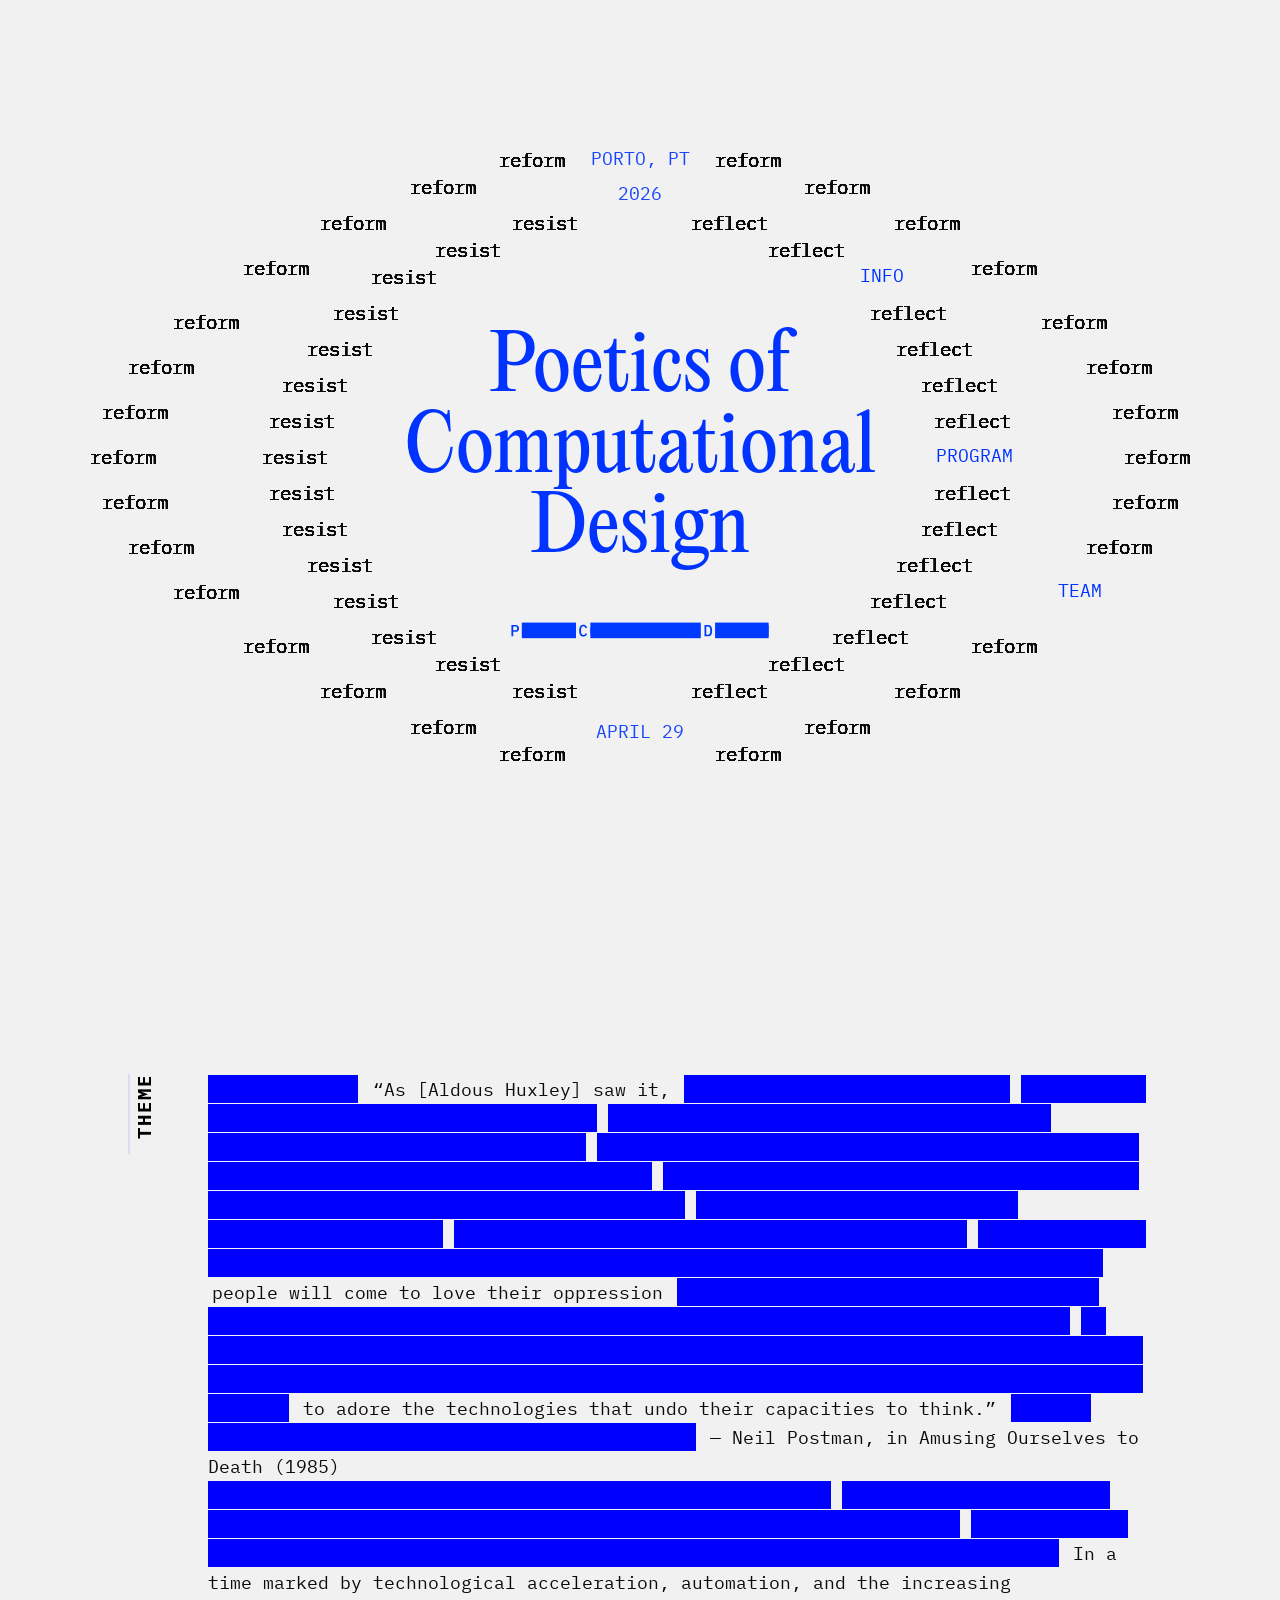
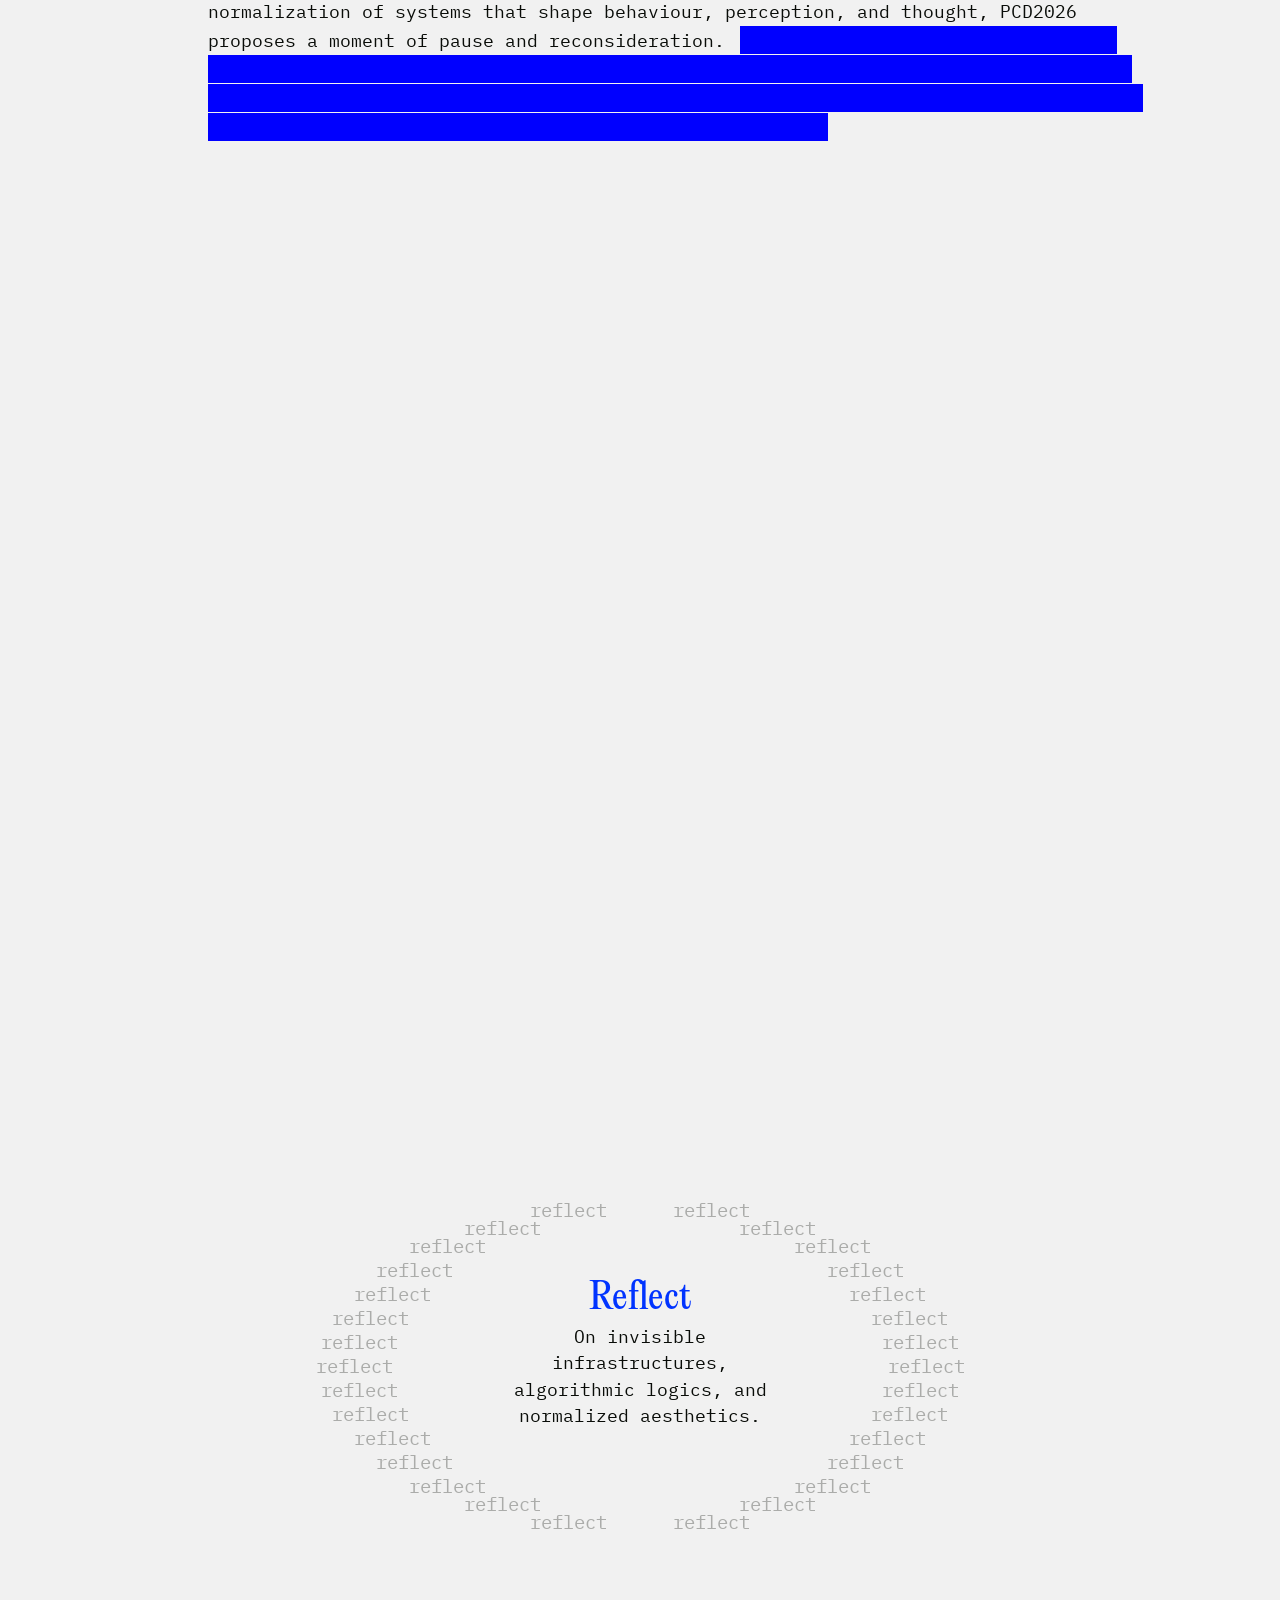
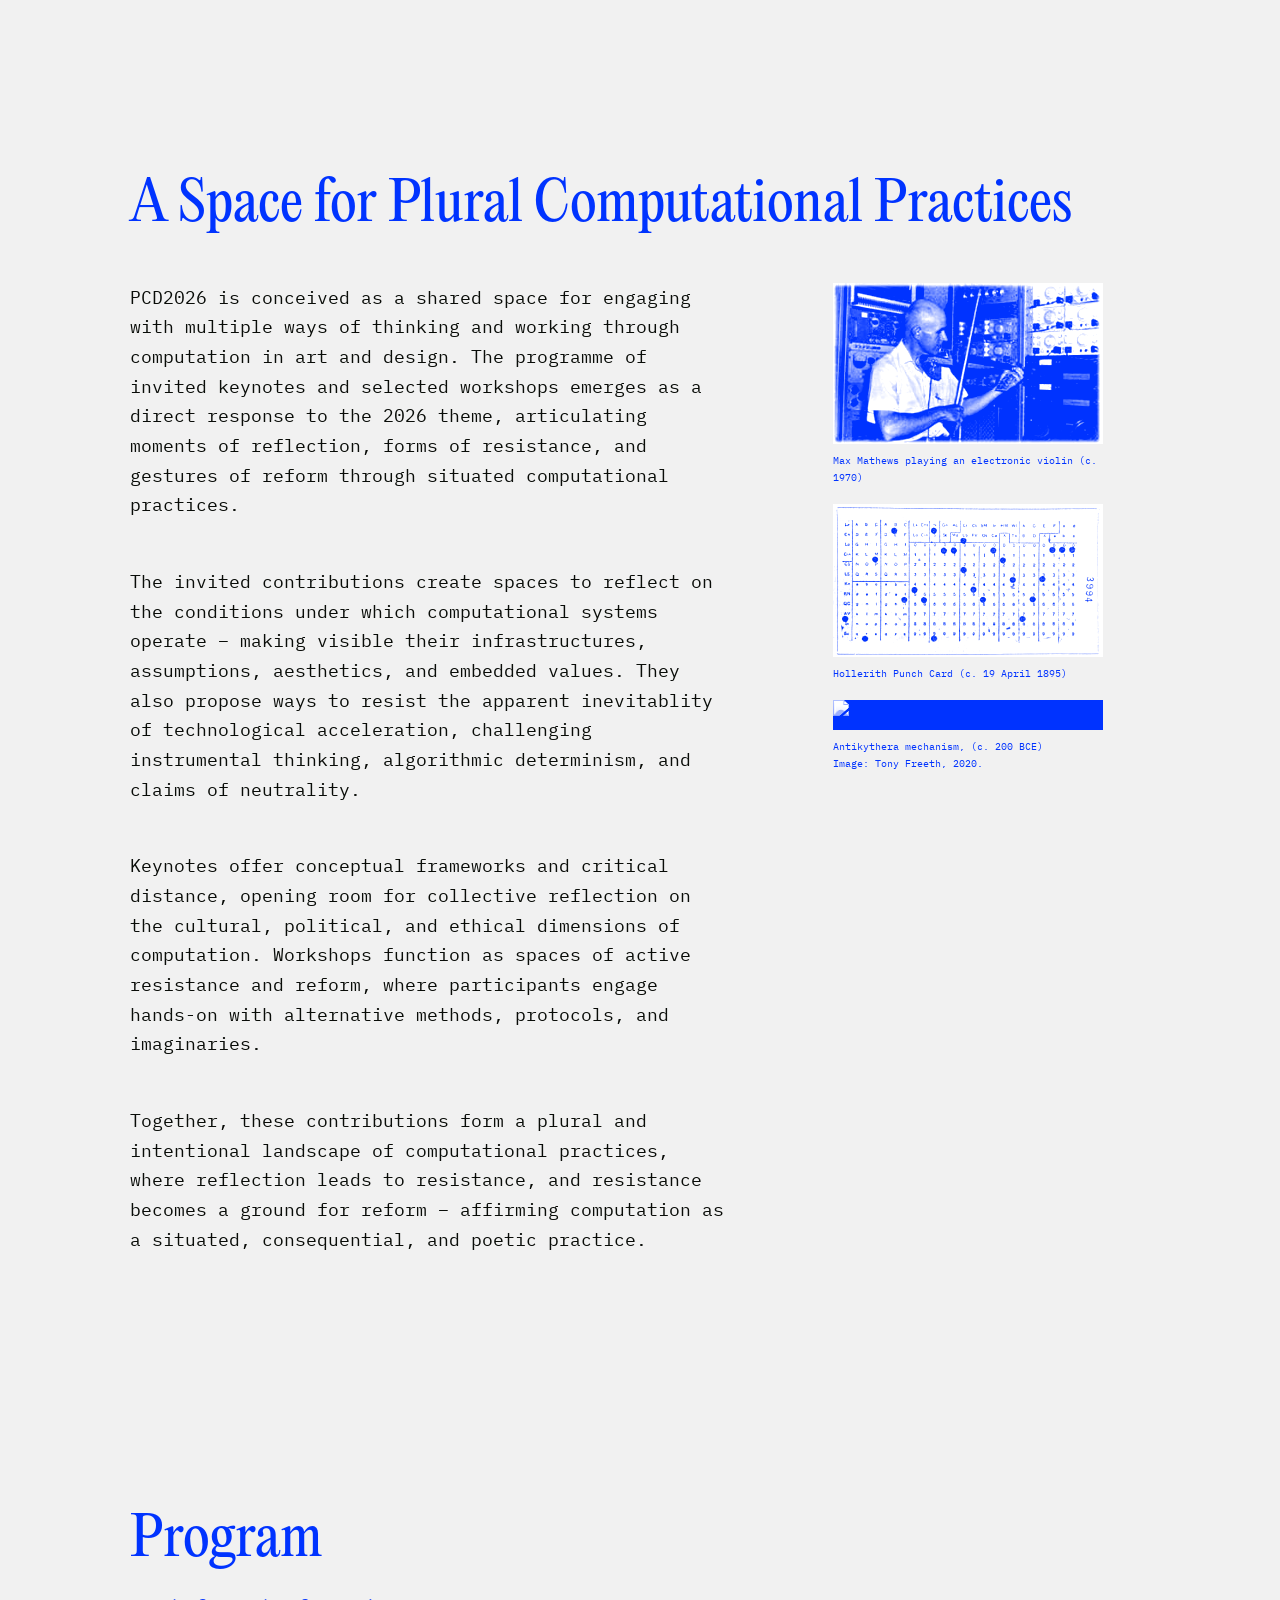
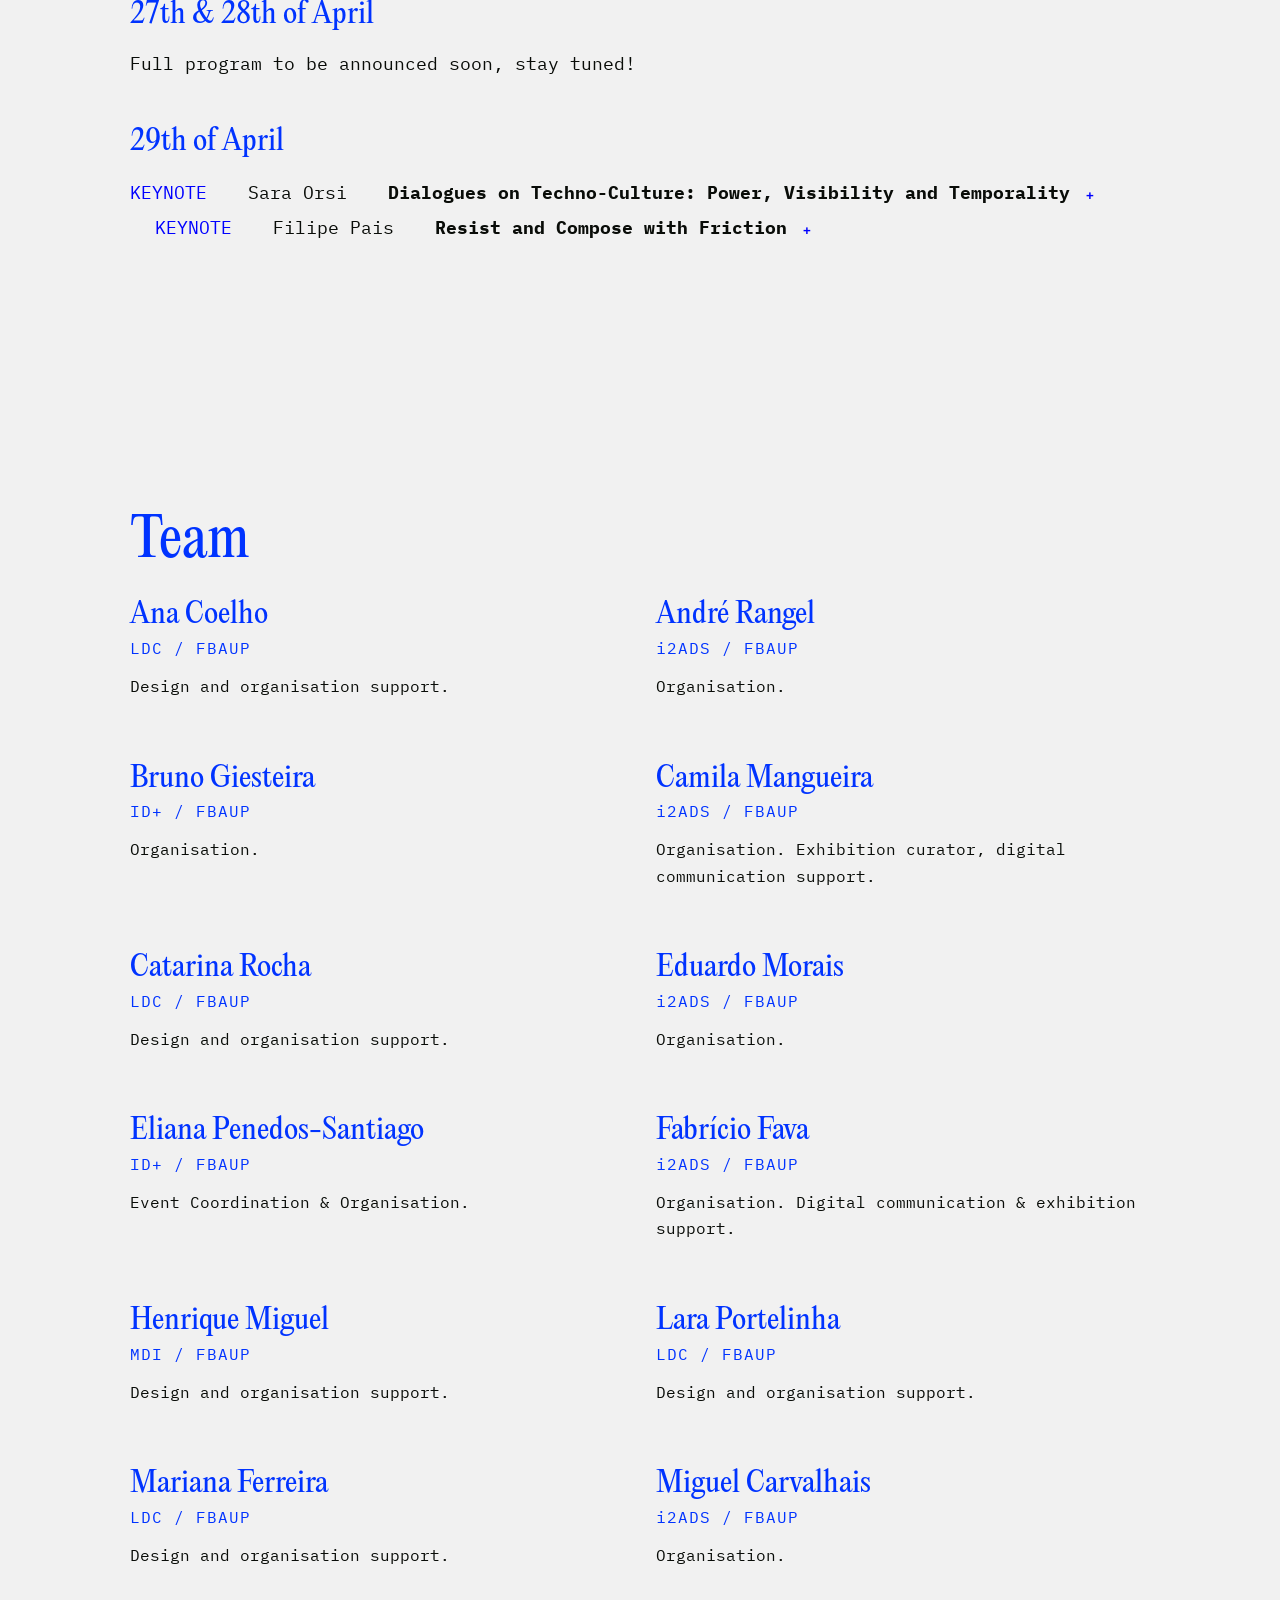
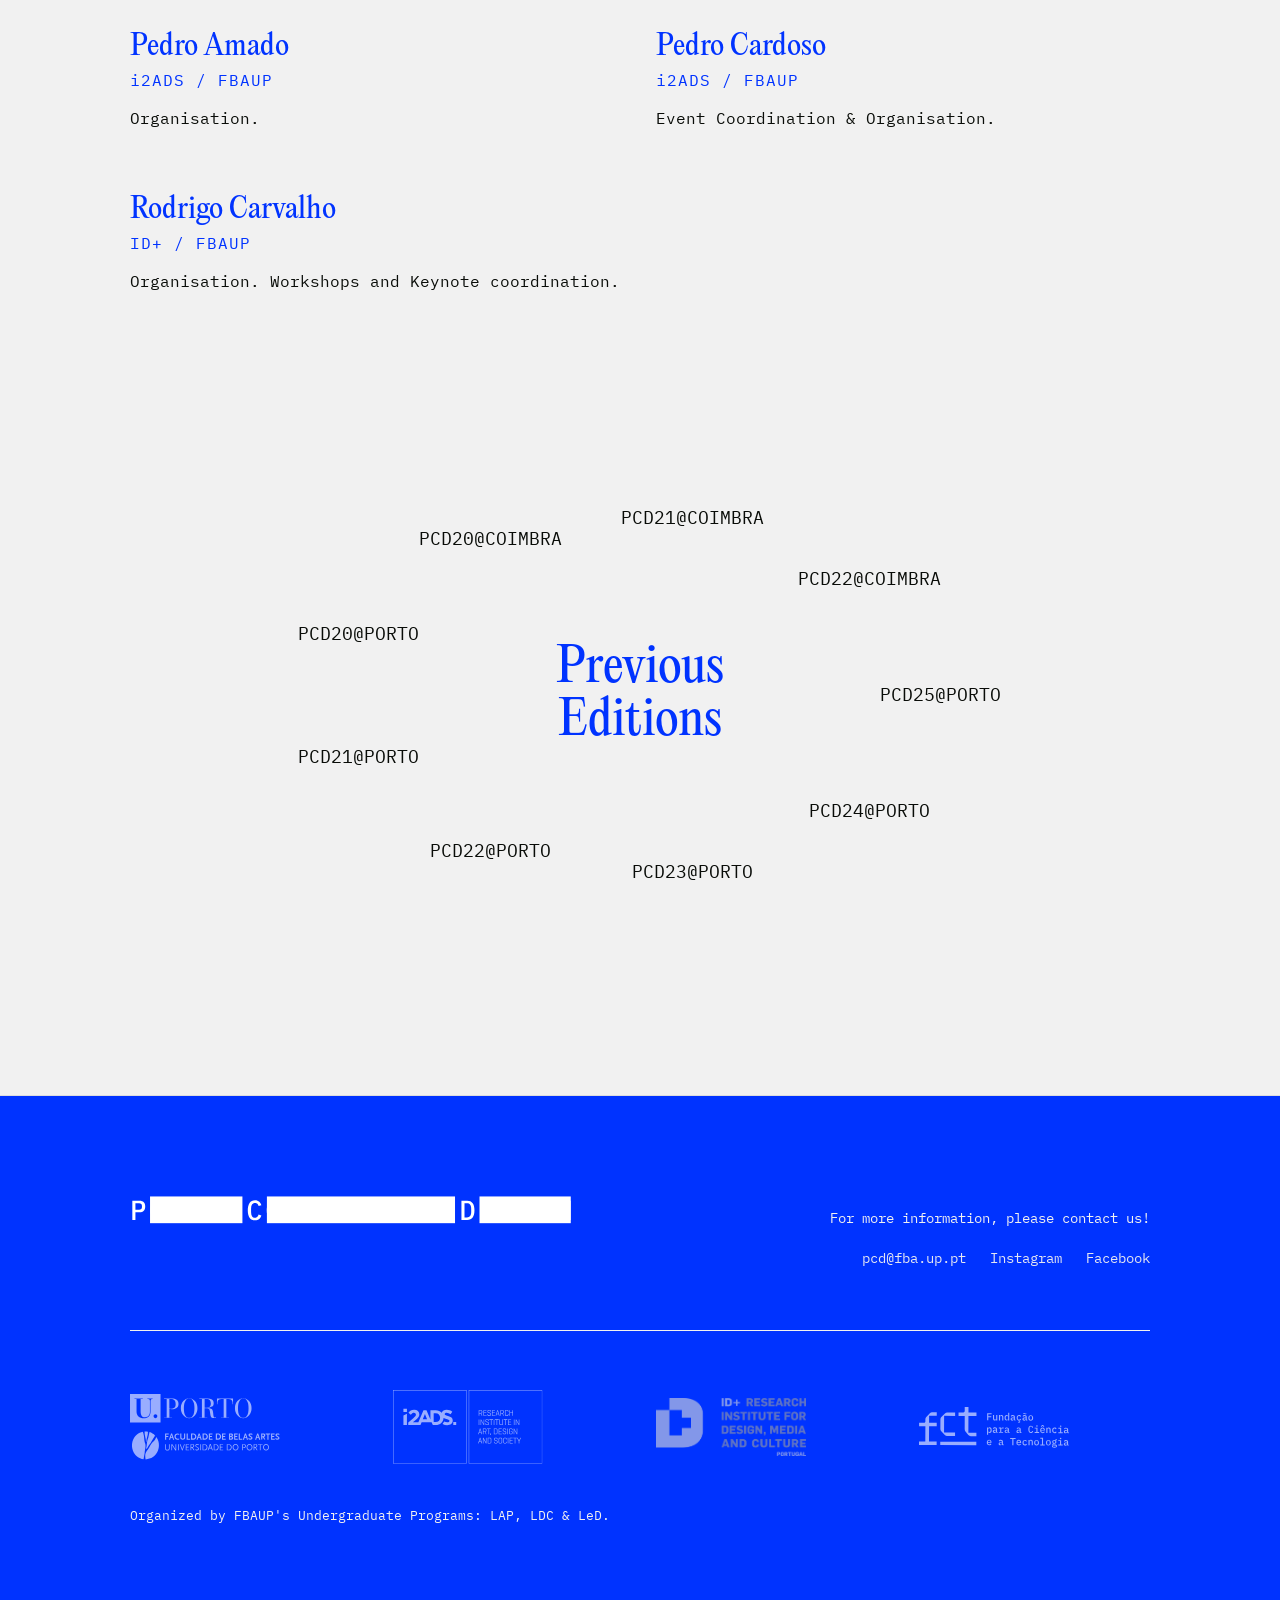
==== index.html @ f3ac63f6 "changes" ====
<!DOCTYPE html>
<html lang="en">
<head>
  <meta charset="UTF-8" />
  <meta name="viewport" content="width=device-width, initial-scale=1.0"/>
  <title>PCD 26</title>
  <link rel="icon" type="image/x-icon" href="images/favicon_01.svg">
  <link rel="preconnect" href="https://fonts.googleapis.com">
  <link rel="preconnect" href="https://fonts.gstatic.com" crossorigin>
  <link href="https://fonts.googleapis.com/css2?family=IBM+Plex+Mono:ital,wght@0,100;0,200;0,300;0,400;0,500;0,600;0,700;1,100;1,200;1,300;1,400;1,500;1,600;1,700&display=swap" rel="stylesheet">
  <link rel="stylesheet" href="styles.css?v=1.3">
</head>

<body>

  <div id="menu-circle">
    <span class="menu-item" data-top="29" data-right="29">
    <a href="#about">INFO</a>
    </span>
    <span class="menu-item" data-top="49" data-right="20.5">
    <a href="#program">PROGRAM</a>
    </span>
    <span class="menu-item" data-top="64" data-right="13.5">
    <a href="#team">TEAM</a>
    </span>
  </div>

  <section class="hero">
    <div class="hero-center">
      <div class="hero-meta">
        <span class="hero-meta-text">PORTO, PT</span>
        <span class="hero-meta-text">2026</span>
      </div>
      <h1>Poetics of<br>Computational<br>Design</h1>
      <div class="hero-footer">
        <span class="hero-meta-text">APRIL 29</span>
        <!-- <div class="badge-container">
          <img src="images/PCD_LOGO_blue_v02.svg" alt="PCD.26" class="badge-svg-file">
        </div> -->
      </div>
    </div>

    <div class="words-layer">
      <div class="original-words-container">
      <span class="word reform r1">reform</span><span class="word reform r2">reform</span><span class="word reform r3">reform</span>
      <span class="word reform r4">reform</span><span class="word reform r5">reform</span><span class="word reform r6">reform</span>
      <span class="word reform r7">reform</span><span class="word reform r8">reform</span><span class="word reform r9">reform</span>
      <span class="word reform r10">reform</span><span class="word reform r11">reform</span><span class="word reform r12">reform</span>
      <span class="word reform r13">reform</span><span class="word reform r14">reform</span><span class="word reform r15">reform</span>
      <span class="word reform r16">reform</span><span class="word reform r17">reform</span><span class="word reform r18">reform</span>
      <span class="word reform r19">reform</span><span class="word reform r20">reform</span><span class="word reform r21">reform</span>
      <span class="word reform r22">reform</span><span class="word reform r23">reform</span><span class="word reform r24">reform</span>
      <span class="word reform r25">reform</span><span class="word reform r27">reform</span><span class="word reform r28">reform</span>
      <span class="word reform r29">reform</span><span class="word reform r30">reform</span>

      <span class="word resist s1">resist</span><span class="word resist s2">resist</span><span class="word resist s3">resist</span>
      <span class="word resist s4">resist</span><span class="word resist s5">resist</span><span class="word resist s6">resist</span>
      <span class="word resist s7">resist</span><span class="word resist s8">resist</span><span class="word resist s9">resist</span>
      <span class="word resist s10">resist</span><span class="word resist s11">resist</span><span class="word resist s12">resist</span>
      <span class="word resist s13">resist</span><span class="word resist s14">resist</span><span class="word resist s15">resist</span>

      <span class="word reflect f1">reflect</span><span class="word reflect f2">reflect</span><span class="word reflect f4">reflect</span>
      <span class="word reflect f5">reflect</span><span class="word reflect f6">reflect</span><span class="word reflect f7">reflect</span>
      <span class="word reflect f9">reflect</span><span class="word reflect f10">reflect</span><span class="word reflect f11">reflect</span>
      <span class="word reflect f12">reflect</span><span class="word reflect f13">reflect</span><span class="word reflect f14">reflect</span><span class="word reflect f15">reflect</span>
      </div>
    </div>
  </section>

  <section id="about" class="quote-section">
    <div class="quote-sticky-container">
      <header class="quote-header">
        <div class="scroll-progress-container">
          <div id="quote-progress-bar"></div>
        </div>
        <!-- <span id="label-quotes" class="active">QUOTE</span> -->
        <span id="label-theme" class="active">THEME</span>
        <span id="label-about">INFO</span>
        <span id="label-change">2026 EDITION</span>
        <!-- <span id="label-intro"> THEME</span> -->
      </header>

    <div class="quote-grid">
      <div class="quote-col">
        <span class="text about">PCD2026 marks</span>
        <span class="text theme">“As [Aldous Huxley] saw it,</span>
        <span class="text about">the sixth edition of an event</span>
        <span class="text change">In 2026, we choose to preserve the acronym PCD,</span> 
        <span class="text about">that originated within the international Processing Community Day network —</span>
        <span class="text change">strongly associated with the event’s identity and community, while redefining its meaning.</span>
        <span class="text about">an open-source, community-driven initiative rooted in shared learning, experimentation,</span>
        <span class="text change"><strong>PCD now stands for Poetics of Computational Design.</strong></span>
        <span class="text about">and creative coding practices. Over the years,</span>
        <span class="text change">This shift does not represent a departure from our origins, but rather their natural development.</span>
        <span class="text theme">people will come to love their oppression</span>
        <span class="text about">PCD@Porto has grown and expanded. What began as an event primarily centred on Processing and p5.js gradually expanded</span>
        <span class="text change">We continue to share the foundational values of the Processing Community Day — openness, inclusivity, knowledge sharing, and a critical spirit — while broadening the scope to embrace</span>
        <span class="text theme">to adore the technologies that undo their capacities to think.”</span>
        <span class="text change">diverse tools, methods, and computational practices.</span>
        <span class="text theme">— Neil Postman, in Amusing Ourselves to Death (1985)</span>
      </div>

      <div class="quote-col">
        <span class="text change">The emphasis shifts from technical procedure to purpose,</span>
        <span class="text about">into a broader space for artistic, design-oriented, and critical explorations of computation.</span>
        <span class="text change">from execution to intention, opening space for reflection on what computation makes possible</span>
        <span class="text theme">In a time marked by technological acceleration, automation, and the increasing normalization of systems that shape behaviour, perception, and thought, PCD2026 proposes a moment of pause and reconsideration.</span>
        <span class="text change">— and meaningful. – Computation is approached as a space of intention, questioning, and poetic possibility. Rather than privileging specific languages or platforms, PCD2026 highlights the poetic, cultural, and critical dimensions of computational art and design.<br></span>
      </div>
    </div>
  </section>

  <section class="theme-display">
    <div class="theme-container">

      <!-- <div class="theme-header">
        <h2 class="theme-main-title">This Year’s Theme</h2>
        <p class="theme-intro-text">
          In a time marked by technological acceleration, automation, and the
          increasing normalization of systems that shape behaviour, perception, and
          thought, PCD2026 proposes a moment of pause and reconsideration.
        </p>
      </div> -->
      <div class="theme-visual-zone"> 
        <div class="words-layer">
          <div class="original-words-container">
            <span class="theme-word resist s1">reflect</span><span class="theme-word resist s2">reflect</span><span class="theme-word resist s3">reflect</span>
            <span class="theme-word resist s4">reflect</span><span class="theme-word resist s5">reflect</span><span class="theme-word resist s6">reflect</span>
            <span class="theme-word resist s7">reflect</span><span class="theme-word resist s8">reflect</span><span class="theme-word resist s9">reflect</span>
            <span class="theme-word resist s10">reflect</span><span class="theme-word resist s11">reflect</span><span class="theme-word resist s12">reflect</span>
            <span class="theme-word resist s13">reflect</span><span class="theme-word resist s14">reflect</span><span class="theme-word resist s15">reflect</span>

            <span class="theme-word reflect f1">reflect</span><span class="theme-word reflect f2">reflect</span><span class="theme-word reflect f3">reflect</span>
            <span class="theme-word reflect f4">reflect</span><span class="theme-word reflect f5">reflect</span><span class="theme-word reflect f6">reflect</span>
            <span class="theme-word reflect f7">reflect</span><span class="theme-word reflect f8">reflect</span><span class="theme-word reflect f9">reflect</span>
            <span class="theme-word reflect f10">reflect</span><span class="theme-word reflect f11">reflect</span><span class="theme-word reflect f12">reflect</span>
            <span class="theme-word reflect f13">reflect</span><span class="theme-word reflect f14">reflect</span><span class="theme-word reflect f15">reflect</span>
            <div class="theme-eye-portal">
            <div class="eye-lid top"></div>
            <div class="eye-lid bottom"></div>
            </div>
          </div>
        </div>
        <div class="theme-center-stage">
          <div class="theme-content-block active">
            <h2 class="col-head">Reflect</h2>
            <p class="col-desc">On invisible infrastructures, algorithmic logics, and normalized aesthetics.</p>
          </div>
          <div class="theme-content-block">
            <h2 class="col-head">Resist</h2>
            <p class="col-desc">Simplistic solutions, technological determinism, and the illusion of neutrality.</p>
          </div>
          <div class="theme-content-block">
            <h2 class="col-head">Reform</h2>
            <p class="col-desc">Alternative poetics, practices, and futures for computation in art and design.</p>
          </div>
        </div>
      </div>
    </div>
  </section>


  <section id="plural-practices" class="plural-practices">
    <div class="practices-container">
      <h2 class="practices-title">A Space for Plural<br>Computational Practices</h2>
      
      <div class="practices-layout">
        <div class="practices-column-text">
          <p>PCD2026 is conceived as a shared space for engaging with multiple ways of thinking and working through computation in art and design. The programme of invited keynotes and selected workshops emerges as a direct response to the 2026 theme, articulating moments of reflection, forms of resistance, and gestures of reform through situated computational practices.</p>
          <p>The invited contributions create spaces to reflect on the conditions under which computational systems operate – making visible their infrastructures, assumptions, aesthetics, and embedded values. They also propose ways to resist the apparent inevitablity of technological acceleration, challenging instrumental thinking, algorithmic determinism, and claims of neutrality.</p>
          <p>Keynotes offer conceptual frameworks and critical distance, opening room for collective reflection on the cultural, political, and ethical dimensions of computation. Workshops function as spaces of active resistance and reform, where participants engage hands-on with alternative methods, protocols, and imaginaries.</p>
          <p>Together, these contributions form a plural and intentional landscape of computational practices, where reflection leads to resistance, and resistance becomes a ground for reform – affirming computation as a situated, consequential, and poetic practice.</p>
        </div>

        <div class="image-wrapper">
          <figure class="duotone-item">
            <div class="img-box">
              <img src="images/violin.png" alt="Max Mathews">
            </div>
            <figcaption class="image-caption">Max Mathews playing an electronic violin (c. 1970)</figcaption>
          </figure>

          <figure class="duotone-item">
            <div class="img-box">
              <img src="images/hollerith.jpg" alt="Hollerith punch card">
            </div>
            <figcaption class="image-caption">Hollerith Punch Card (c. 19 April 1895)</figcaption>
          </figure>

          <figure class="duotone-item">
            <div class="img-box">
              <img src="images/antikythera.png" alt="Antikythera Mechanism">
            </div>
            <figcaption class="image-caption">Antikythera mechanism, (c. 200 BCE) <br> Image: Tony Freeth, 2020.</figcaption>
          </figure>
      </div>

      </div>
    </div>
  </section>

 <section id="program">
    <div class="practices-container">
      <h2 class="practices-title">Program</h2>
      <span class="member-name">27th & 28th of April</span>
      <p>Full program to be announced soon, stay tuned!</p>
      <br>
      <span class="member-name">29th of April</span> 
      <div class="programGeral">
      <div class="programDiv">
      <ul class="programUndropped program1">
        <li class="programCategory">Keynote</li> &nbsp;
        <li>Sara Orsi</li>&nbsp;
        <li class="programBold">Dialogues on Techno-Culture: Power, Visibility and Temporality</li>
        <li><button  onclick="toggleDropdown(this)">+</button></li>
      </ul>
      <div class="programDropped closed">
          <div class="programImg">
            <div>
          <img class="img" src="images/sara-orsi_guillaume-vieira_large.png">
          </div>
          <figcaption class="image-caption">Sara Orsi: web designer, creative coder, researcher, and educator</figcaption>
          </div>
        <div class="programText"><span>Presented through open</span>
          <span> dialogues between</span>
          <span>theoretical approaches</span>
          <span>a curated</span>
          <span>selection of artistic practices,</span>
          <span>the lecture brings</span>
          <span>voices and gestures to reflect </span>
          <span>the complexities</span>
          <span>and ambivalences of techno-culture,</span>
          <span>examine emerging forms of resistance,</span>
          <span>and explore practices that reimagine alternative techno-cultural futures.</span></div>
      </div>
      </div>
      <div class="programDiv">
        <ul class="programUndropped program2">
          <li class="programCategory">Keynote</li>&nbsp;
          <li>Filipe Pais</li>&nbsp;
          <li class="programBold">Resist and Compose with Friction</li>
          <li><button onclick="toggleDropdown(this)">+</button></li>
        </ul>
        <div class="programDropped closed program2">
          <div class="programImg">
            <div>
          <img class="img" src="images/FPAIS—2016_900x900.png">
          </div>
          <figcaption class="image-caption">Filipe Pais: researcher, professor and curator</figcaption>
          </div>
          <div class="programText"><span> We live in exciting times: on the one hand,</span><span> absorbed by the insatiable <i>Trump Reality</span>
            <span> Global Show,</i></span>
            <span>on the other, suspicious and fascinated</span>
            <span>by super-intelligent artificial assistants,</span>
  <span> with their friendly and flattering nature.<br></span>
  <span><br>Polarized, disoriented, and desensitized</span>
  <span>by an increasingly dense polycrisis,</span>
  <span>we surrender to the sweetness</span>
  <span>of smooth design, which lulls us to sleep.</span>
  <span>Everything works,everything flows, nothing weighs us down.<br></span>
  <span><br>We keep going like this,</span>
  <span>at cruising speed and on autopilot, occasionally looking up</span>
  <span>just to check that the horizon</span>
  <span>hasn't turned into a cliff. Having confirmed that disaster has been averted, we return, almost magnetically, to the small</span>
  <span>screen that calls us back.<br> <br>This presentation addresses three ways of resisting and composing with the current digital paradigm, structured by an attention economy</span>
  <span>obsessed with fluidity and immersion. These forms, understood here as “frictions,” are linked to three axes of my research: behavioral objects, non-anthropocentric games, and digital rematerializations.</span></div>
        </div>
      </div></div>
    </div>
  </section>

  <section id="team" class="team-section">
    <div class="team-container">
      <h2 class="team-title">Team</h2>
      <div class="team-grid">
        
        <div class="team-member">
          <span class="member-name">Ana Coelho</span>
          <span class="member-affiliation">LDC / FBAUP</span>
          <span class="member-role">Design and organisation support.</span>
        </div>

        <div class="team-member">
          <span class="member-name">André Rangel</span>
          <span class="member-affiliation">i2ADS / FBAUP</span>
          <span class="member-role">Organisation.</span>
        </div>

        <div class="team-member">
          <span class="member-name">Bruno Giesteira</span>
          <span class="member-affiliation">ID+ / FBAUP</span>
          <span class="member-role">Organisation.</span>
        </div>

        <div class="team-member">
          <span class="member-name">Camila Mangueira</span>
          <span class="member-affiliation">i2ADS / FBAUP</span>
          <span class="member-role">Organisation. Exhibition curator, digital communication support.</span>
        </div>

        <div class="team-member">
          <span class="member-name">Catarina Rocha</span>
          <span class="member-affiliation">LDC / FBAUP</span>
          <span class="member-role">Design and organisation support.</span>
        </div>

        <div class="team-member">
          <span class="member-name">Eduardo Morais</span>
          <span class="member-affiliation">i2ADS / FBAUP</span>
          <span class="member-role">Organisation.</span>
        </div>
        
        <div class="team-member">
          <span class="member-name">Eliana Penedos-Santiago</span>
          <span class="member-affiliation">ID+ / FBAUP</span>
          <span class="member-role">Event Coordination & Organisation.</span>
        </div>

        <div class="team-member">
          <span class="member-name">Fabrício Fava</span>
          <span class="member-affiliation">i2ADS / FBAUP</span>
          <span class="member-role">Organisation. Digital communication & exhibition support.</span>
        </div>

        <div class="team-member">
          <span class="member-name">Henrique Miguel</span>
          <span class="member-affiliation">MDI / FBAUP</span>
          <span class="member-role">Design and organisation support.</span>
        </div>

        <div class="team-member">
          <span class="member-name">Lara Portelinha</span>
          <span class="member-affiliation">LDC / FBAUP</span>
          <span class="member-role">Design and organisation support.</span>
        </div>

        <div class="team-member">
          <span class="member-name">Mariana Ferreira</span>
          <span class="member-affiliation">LDC / FBAUP</span>
          <span class="member-role">Design and organisation support.</span>
        </div>

        <div class="team-member">
          <span class="member-name">Miguel Carvalhais</span>
          <span class="member-affiliation">i2ADS / FBAUP</span>
          <span class="member-role">Organisation.</span>
        </div>

        <div class="team-member">
          <span class="member-name">Pedro Amado</span>
          <span class="member-affiliation">i2ADS / FBAUP</span>
          <span class="member-role">Organisation.</span>
        </div>
      
        <div class="team-member">
          <span class="member-name">Pedro Cardoso</span>
          <span class="member-affiliation">i2ADS / FBAUP</span>
          <span class="member-role">Event Coordination & Organisation.</span>
        </div>

        <div class="team-member">
          <span class="member-name">Rodrigo Carvalho</span>
          <span class="member-affiliation">ID+ / FBAUP</span>
          <span class="member-role">Organisation. Workshops and Keynote coordination.</span>
        </div>
        
      </div>

        
      </div>
  </section>

  <section class="previous-editions">
    <div class="editions-container">
      <div class="editions-eye-cluster">
        <h2 class="editions-title">Previous Editions</h2>
        <div class="rotating-links-wrapper">
          <a href="https://pcd.fba.up.pt/2025/" class="edition-link">PCD25@Porto</a>
          <a href="https://pcd.fba.up.pt/2024/" class="edition-link">PCD24@Porto</a>
          <a href="https://pcd.fba.up.pt/2023/" class="edition-link">PCD23@Porto</a>
          <a href="https://pcd.fba.up.pt/2022/" class="edition-link">PCD22@Porto</a>
          <a href="https://pcd.fba.up.pt/2021/" class="edition-link">PCD21@Porto</a>
          <a href="https://pcd.fba.up.pt/2020/" class="edition-link">PCD20@Porto</a>
          <a href="https://pcdcoimbra.dei.uc.pt/2022/" class="edition-link">PCD20@Coimbra</a>
          <a href="https://pcdcoimbra.dei.uc.pt/2021/" class="edition-link">PCD21@Coimbra</a>
          <a href="https://pcdcoimbra.dei.uc.pt/2020/" class="edition-link">PCD22@Coimbra</a>
        </div>
        </div>
    </div>
  </section>

<footer id="footer" class="main-footer">
  <div class="footer-container">
    <div class="footer-top">
      <div class="footer-logo">
        <img src="images/PCD_LOGO_V02.svg" alt="PCD Logo">
      </div>
      
      <div class="footer-contact">
        <p>For more information, please contact us!</p>
        <div class="footer-links">
          <a href="mailto:pcd@fba.up.pt">pcd@fba.up.pt</a>
          <a href="https://instagram.com/pcdporto" target="_blank">Instagram</a>
          <a href="https://facebook.com/pcdporto" target="_blank">Facebook</a>
        </div>
      </div>
    </div>

    <hr class="footer-divider">

    <div class="footer-logos-row">
      <div class="partner-logo">
        <a href="https://fba.up.pt" target="_blank">
          <img src="images/fbaup.svg" alt="FBAUP">
        </a>
      </div>
      <div class="partner-logo">
        <a href="https://i2ads.up.pt" target="_blank">
          <img src="images/i2ADS_EN_h_01.svg" alt="i2ADS">
        </a>
      </div>
      <div class="partner-logo">
        <a href="https://idmais.org" target="_blank">
          <img src="images/idmais.png" alt="ID+ Logo">
        </a>
      </div>
      <div class="partner-logo">
        <a href="https://fct.pt" target="_blank">
          <img src="images/fct.svg" alt="FCT">
        </a>
      </div>
    </div>
    <p class="footer-text">Organized by FBAUP's Undergraduate Programs: LAP, LDC & LeD.</p>
  </div>
</footer>

<div class="badge-container menu-item" id="main-logo-badge" data-top="68.5" data-center="true">
    <a href="#">
        <img src="images/PCD_LOGO_blue_v02.svg" alt="PCD.26" class="badge-svg-file">
    </a>
</div>

  <script src="script.js"></script>

  </body>
</html>
---- styles.css ----
/* 1. CORE SETUP & RESET */
* {
  box-sizing: border-box;
}

html {
  scroll-behavior: smooth;
}

section {
  padding: 4em 0;
}

@font-face {
  font-family: "editorial";
  src: url(fonts/editorial.otf) format("opentype");
}

body {
  font-family: "IBM Plex Mono", monospace;
  font-size: 18px;
  line-height: 1.65;
  margin: 0;
  background: #f1f1f1;
  color: var(--black);
  overflow-x: hidden;
}

:root {
  --blue: #0033ff;
  --light-blue: #66a3ff;
  --dark-blue: #001a99;
  --black: #090c08;
}

/* SCREENSAVER */
.spawned-image {
  /* width: 10%;
  height: 10%; */
  position: fixed;
  object-fit: contain;
  z-index: 999;
  pointer-events: none;
  animation:
    slowPop 0.5s ease-out,
    eyeBlinkClose 3s ease-in-out 0.5s infinite;
}

@keyframes slowPop {
  from {
    opacity: 0;
    transform: scale(0.2) rotate(-10deg);
  }
  to {
    opacity: 1;
    transform: scale(1) rotate(0deg);
  }
}

@keyframes eyeBlinkClose {
  0%,
  100% {
    transform: scaleY(1);
    opacity: 1; /* Fully open */
  }
  45% {
    transform: scaleY(1);
    opacity: 1; /* Stay open for most of the loop */
  }
  50% {
    transform: scaleY(0.01);
    opacity: 0; /* Snap shut to a thin line */
  }
  55% {
    transform: scaleY(1);
    opacity: 1; /* Snap back open */
  }
}

/* @keyframes stampBlink {
  0%, 100% { opacity: 1; }
  50% { opacity: 0.3; } 
} */

/* Global Blackout Text Utility */
.text {
  background-color: #0000ff;
  color: #0000ff;
  padding: 0.15em 0.2em;
  transition: all 0.3s ease;
}

.text.visible {
  background-color: transparent;
  color: var(--black);
}

/* 2. NAVIGATION & MENU */

#main-logo-badge a {
  display: block;
  width: 100%;
  height: 100%;
  cursor: pointer;
  text-decoration: none;
  transition: transform 0.2s ease;
}

#main-logo-badge a:hover {
  transform: scale(1.02);
}

#main-logo-badge {
  pointer-events: auto !important;
}

#menu-circle {
  position: absolute;
  width: 100%;
  height: 100vh;
  pointer-events: none;
  z-index: 999;
}

#menu-circle {
  position: absolute;
  width: 100%;
  height: 100vh;
  pointer-events: none;
  z-index: 999;
}

#menu-circle a {
  padding-right: 5px;
  padding-left: 5px;
}

.menu-item {
  position: absolute;
  color: var(--blue);
  transition: none;
  z-index: 1000;
  pointer-events: auto;
  background: #f1f1f1;
}

.menu-item a {
  text-decoration: none;
  color: inherit;
  display: inline-block; /* Or block */
  pointer-events: auto; /* Double-down on enabling clicks */
}

.menu-item a:hover {
  text-decoration: underline;
  text-decoration-color: var(--blue);
}

/* 3. HERO SECTION */
.hero {
  position: relative;
  height: 100vh;
  padding: 4rem;
  overflow: hidden;
}

.hero-center {
  position: absolute;
  inset: 0;
  display: grid;
  /* place-items: center; */
  text-align: center;
  grid-template-rows: 1fr auto 1fr;
  align-items: center; /* Vertically centers content within those rows */
  justify-items: center;
}

/* Ensure children land in the right rows */
/* .hero-meta {
  grid-row: 1;
  align-self: end;
  padding-bottom: 2rem;
} */
.hero h1 {
  grid-row: 2;
}
/* .hero-footer {
  grid-row: 3;
  align-self: start;
  padding-top: 2rem;
} */

.hero h1 {
  font-family: "editorial", serif;
  font-size: clamp(3em, 6vw, 6em);
  font-weight: 500;
  line-height: 1.05;
  color: var(--blue);
  margin: 2rem 0;
}

.hero-meta,
.hero-footer {
  position: absolute;
  left: 50%;
  transform: translateX(-50%);
  display: flex;
  flex-direction: column;
  align-items: center;
  text-align: center;
  z-index: 5;
  gap: 0.3em;
  font-family: "IBM Plex Mono", monospace;
  color: var(--blue);
}

.hero-meta {
  top: 16%;
}

.hero-meta-text {
  background-color: #f1f1f1;
  box-shadow: 0 0 0 10px #f1f1f1;
  opacity: 0.9;
  background-blend-mode: overlay;
  /* padding: 0.5em; */
}

.hero-footer {
  bottom: 17%; /* Stays relative to bottom height */
}

.badge-container {
  position: absolute;
  left: 50% !important;
  transform: translateX(-50%) !important;
  width: 15em;
  line-height: 0;
  background-color: transparent !important;
  box-shadow: none !important;
  z-index: 2000;
  pointer-events: auto;
  transition: opacity 0.3s ease;
}

.badge-svg-file {
  width: 100%;
  padding: 3px 5px;
  background-color: #f1f1f1;
  height: auto;
  display: block;
}

/* Floating Words (Radial Circle)*/
.word {
  position: absolute;
  font-size: 1.2rem;
  color: var(--black);
}

/* Outer Circle (Reform) */
.r1 {
  top: 16%;
  left: 39%;
}
.r2 {
  top: 19%;
  left: 32%;
}
.r3 {
  top: 23%;
  left: 25%;
}
.r4 {
  top: 28%;
  left: 19%;
}
.r5 {
  top: 34%;
  left: 13.5%;
}
.r6 {
  top: 39%;
  left: 10%;
}
.r7 {
  top: 44%;
  left: 8%;
}
.r8 {
  top: 49%;
  left: 7%;
}
.r9 {
  top: 54%;
  left: 8%;
}
.r10 {
  top: 59%;
  left: 10%;
}
.r11 {
  top: 64%;
  left: 13.5%;
}
.r12 {
  top: 70%;
  left: 19%;
}
.r13 {
  top: 75%;
  left: 25%;
}
.r14 {
  top: 79%;
  left: 32%;
}
.r15 {
  top: 82%;
  left: 39%;
}
.r16 {
  top: 16%;
  right: 39%;
}
.r17 {
  top: 19%;
  right: 32%;
}
.r18 {
  top: 23%;
  right: 25%;
}
.r19 {
  top: 28%;
  right: 19%;
}
.r20 {
  top: 34%;
  right: 13.5%;
}
.r21 {
  top: 39%;
  right: 10%;
}
.r22 {
  top: 44%;
  right: 8%;
}
.r23 {
  top: 49%;
  right: 7%;
}
.r24 {
  top: 54%;
  right: 8%;
}
.r25 {
  top: 59%;
  right: 10%;
}
.r26 {
  color: #0033ff;
  top: 64%;
  right: 13.5%;
}
.r27 {
  top: 70%;
  right: 19%;
}
.r28 {
  top: 75%;
  right: 25%;
}
.r29 {
  top: 79%;
  right: 32%;
}
.r30 {
  top: 82%;
  right: 39%;
}

/* Middle Circle (Resist) */
.s1 {
  top: 23%;
  left: 40%;
}
.s2 {
  top: 26%;
  left: 34%;
}
.s3 {
  top: 29%;
  left: 29%;
}
.s4 {
  top: 33%;
  left: 26%;
}
.s5 {
  top: 37%;
  left: 24%;
}
.s6 {
  top: 41%;
  left: 22%;
}
.s7 {
  top: 45%;
  left: 21%;
}
.s8 {
  top: 49%;
  left: 20.5%;
}
.s9 {
  top: 53%;
  left: 21%;
}
.s10 {
  top: 57%;
  left: 22%;
}
.s11 {
  top: 61%;
  left: 24%;
}
.s12 {
  top: 65%;
  left: 26%;
}
.s13 {
  top: 69%;
  left: 29%;
}
.s14 {
  top: 72%;
  left: 34%;
}
.s15 {
  top: 75%;
  left: 40%;
}

/* Inner Circle (Reflect) */
.f1 {
  top: 23%;
  right: 40%;
}
.f2 {
  top: 26%;
  right: 34%;
}
.f3 {
  color: #0033ff;
  top: 29%;
  right: 29%;
}
.f4 {
  top: 33%;
  right: 26%;
}
.f5 {
  top: 37%;
  right: 24%;
}
.f6 {
  top: 41%;
  right: 22%;
}
.f7 {
  top: 45%;
  right: 21%;
}
.f8 {
  color: #0033ff;
  top: 49%;
  right: 20.5%;
}
.f9 {
  top: 53%;
  right: 21%;
}
.f10 {
  top: 57%;
  right: 22%;
}
.f11 {
  top: 61%;
  right: 24%;
}
.f12 {
  top: 65%;
  right: 26%;
}
.f13 {
  top: 69%;
  right: 29%;
}
.f14 {
  top: 72%;
  right: 34%;
}
.f15 {
  top: 75%;
  right: 40%;
}

/* 5. THEME DISPLAY (REFLECT, RESIST, REFORM) */

@keyframes blink-flicker {
  0% {
    opacity: 0;
    background-color: var(--blue);
  }
  50% {
    opacity: 1;
    color: red;
  }
  100% {
    opacity: 0;
    color: var(--blue);
  }
}

/* @-webkit-keyframes text-focus-in{
  0%{-webkit-filter:blur(12px);filter:blur(12px);opacity:0}
  100%{-webkit-filter:blur(0);filter:blur(0);opacity:1}
} */

@keyframes text-focus-in {
  0% {
    -webkit-filter: blur(12px);
    filter: blur(12px);
    opacity: 0;
  }
  100% {
    -webkit-filter: blur(0);
    filter: blur(0);
    opacity: 1;
    backdrop-filter: blur(10px);
  }
}

.theme-display {
  background-color: #f1f1f1;
  padding-top: 5%;
  padding-bottom: -10%;
  text-align: center;
  position: relative;
  z-index: 10;
  width: 100%;
  /* border: 1px red solid;  */
}

.theme-header {
  position: relative;
  z-index: 10;
  margin-bottom: 0;
}

.theme-visual-zone {
  position: relative;
  width: 100%;
  max-width: 1100px;
  height: 600px;
  /* height: 600px;  */
  /* margin: 0 auto; */
  /* border: 1px solid red; */
  margin-top: -6em;
  margin-bottom: -6em;
}

.theme-container {
  max-width: 1100px;
  margin: 0 auto;
}

.theme-main-title {
  color: var(--blue);
  font-family: "editorial", serif;
  font-size: 3em;
  line-height: 1.2;
  font-weight: 200;
  padding: 0;
  margin-top: 0;
  margin-bottom: 0.5rem;
}

.theme-intro-text {
  color: var(--black);
  font-family: "IBM Plex Mono", monospace;
  text-align: center;
  font-size: 1em;
  max-width: 550px;
  margin: 0 auto 1em auto;
  position: relative;
  /* padding: 0 10em 0; */
  /* margin-bottom: 5rem; */
}

.theme-columns {
  display: grid;
  grid-template-columns: repeat(3, 1fr);
  gap: 3rem;
}

.col-head {
  color: var(--blue);
  font-family: "editorial", serif;
  font-size: 2em;
  line-height: 0.9;
  font-weight: 200;
  margin: 0;
  padding-bottom: 0.25em;
  /* margin-bottom: 1em; */
}

.col-desc {
  color: var(--black);
  font-family: "IBM Plex Mono", monospace;
  font-size: 1em;
  line-height: 1.45;
  max-width: 280px;
  margin: 0 auto;
}

/* PROGRAM */
/* efeitoEscada */
.program1{
padding-left: 0px !important;
}
.program2{
  padding-left:25px !important;
}

/* undropped*/
.programGeral{
  margin-top: 20px;
}
.programUndropped{
  display: flex;
  list-style-type: none;
  margin-top: 5px;
  margin-bottom: 5px;
  padding: 0;
}
.programBold{
  font-weight: bold;
}
.programCategory{
  text-transform: uppercase;
  color: #0000ff;
}
li{
  padding-right: 30px;
}
ul :last-child{
  color: #0000ff;
  padding-right: 0px !important;
  margin-left: -10px !important;
  font-weight: 600;
}
ul button{
  background-color: transparent;
  border-width: 0cap;
}
button:hover{
  cursor: pointer;
  text-decoration: underline;
}
/* dropped */
.programImg{
  display: inline;
  width: 35%;
  height: 35%;
  filter: contrast(1.4);
  padding-right: 40px;
}
.programImg div{
  overflow: hidden;
}
.programImg img{
  width: 100%;
}
/* .programImg figcaption{
  height: 100%;
} */

.programText{
  display: inline;
  width: 60%;
  margin: 0;
}
.programDropped{
  display: flex;
  margin-top: 30px;
  margin-bottom: 30px;
}

/* classes para js */
.closed{
  display: none;
}
.open{
  display: block;
}

/* ==========================================================================
   PLURAL PRACTICES
   ========================================================================== */

.plural-practices {
  padding: 6em 0;
  background-color: #f1f1f1;
  position: relative;
  overflow: visible;
}

.practices-container {
  max-width: 1100px;
  margin: 0 auto;
  padding: 0 40px;
  position: relative;
}

.practices-title {
  font-family: "editorial", serif;
  font-size: 3em;
  line-height: 1.2;
  color: var(--blue);
  font-weight: 400;
  margin-bottom: 0.5em;
}

.practices-layout {
  display: flex;
  gap: 3.5em; /* Space between text and images */
  align-items: flex-start;
  position: relative;
}

.practices-column-text {
  max-width: 600px;
  flex: 1; /* Takes up remaining space */
  z-index: 2;
  font-family: "IBM Plex Mono", monospace;
  font-size: 1em;
  line-height: 1.65;
  color: var(--black);
  position: relative;
}

.practices-column-text p {
  margin-bottom: 1.8rem;
  text-align: left;
}

/* --- Duotone Image Styling --- */
.image-wrapper {
  flex: 0 0 350px; /* Don't grow, don't shrink, stay 350px wide */
  position: relative; /* Changed from absolute */
  z-index: 1;
}

duotone-item {
  margin: 0 0 2.5rem 0; /* Adds space below each image/caption pair */
  width: 100%;
}
.duotone-item:last-child {
  margin-bottom: 0;
}

.img-box {
  position: relative;
  width: 100%;
  overflow: hidden;
}

.plural-practices.is-scrolling .img-box img {
  filter: blur(20px) grayscale(100%) brightness(0.8);
}
.is-scrolling .img{
  filter: blur(20px);
}

.img-box img {
  width: 100%;
  height: auto;
  display: block; /* Removes tiny gap under images */
  filter: grayscale(100%) contrast(1.4);
  transition:
    filter 0.3s ease,
    transform 0.3s ease;
}
.img-box::after {
  content: "";
  position: absolute;
  top: 0;
  left: 0;
  width: 100%;
  height: 100%;
  background-color: #0033ff; /* The blue color */
  mix-blend-mode: screen; /* The duotone effect */
  pointer-events: none;
}

.image-caption {
  font-family: "IBM Plex Mono", monospace;
  font-size: 0.65rem;
  color: #0033ff;
  margin-top: 8px;
  line-height: 1.65;
  text-align: left;
}

/* TEST */

/* The container for the redaction */
.practices-column-text p {
  position: relative;
  display: inline-block;
  color: var(--black);
  transition: color 0.3s;
}

/* The "Blackout" bar */
.practices-column-text p::after {
  content: "";
  position: absolute;
  top: 0;
  left: 0;
  width: 0%; /* Start empty */
  height: 100%;
  background-color: var(--blue); /* Or #0033ff if you want blue redaction */
  transition: width 0.7s cubic-bezier(0.25, 1, 0.5, 1);
  pointer-events: none;
}

/* When the 'redacted' class is added via JS */
.practices-column-text p.redacted::after {
  width: 100%;
}

.practices-column-text p.redacted {
  color: transparent; /* Hide text under the bar */
}

.practices-column-text p span {
  background-color: transparent;
  color: var(--black); /* Visible text when stationary */

  /* Remove the background-size and background-image properties from before */
  transition:
    background-color 0.1s ease,
    color 0.1s ease;

  -webkit-box-decoration-break: clone;
  box-decoration-break: clone;

  /* Keep the padding to ensure the blocks have 'weight' around the words */
  padding: 2px 4px;
  margin: 0 -4px;
}

/* When the container is in 'scrolling' mode */
.is-scrolling p span {
  background-color: var(--blue); /* Or #111 for black */
  color: transparent; /* Hides the text instantly */
}
.is-scrolling figcaption {
  width: auto;
  background-color: var(--blue);
  color: transparent;
}

/* Optional: Make the marker blue instead of black */
.is-scrolling p span {
  background-image: linear-gradient(#0033ff, #0033ff);
}
*/

/* END TEST */


.plural-practices {
  padding: 120px 0;
  position: relative;
}

.practices-container {
  max-width: 1100px;
  margin: 0 auto;
  padding: 0 40px;
  position: relative;
}

/* ==========================================================================
   MOBILE TEAM REFINEMENT
   ========================================================================== */

.team-section {
  background-color: #f1f1f1;
  padding-top: 8em;
  padding-bottom: 0;
}

.team-container {
  max-width: 1100px;
  margin: 0 auto;
  padding: 0 40px;
}

.team-title {
  font-family: "editorial", serif;
  font-size: 3em;
  line-height: 1.2;
  color: #0033ff;
  font-weight: 400;
  margin-bottom: 0.5em;
  color: var(--blue);
}

.team-grid {
  display: flex;
  flex-wrap: wrap;
  gap: 4rem 2rem;
}

.team-member {
  flex: 0 0 calc(50% - 1rem); /* Precisely half the width minus half the gap */
  display: flex;
  flex-direction: column;
  gap: 0.2rem;
}

/* 1. Name: Editorial, Blue */
.member-name {
  font-family: "editorial", serif;
  font-size: 1.8rem;
  color: var(--blue);
  line-height: 1.1;
}

/* 2. Affiliation: IBM Plex, Small, Blue, All Caps */
.member-affiliation {
  font-family: "IBM Plex Mono", monospace;
  font-size: 0.9em;
  color: var(--blue);
  /* text-transform: uppercase; */
  letter-spacing: 1px;
  /* margin-top: 0.3rem; */
}

/* 3. Role: Black, Body Size */
.member-role {
  font-family: "IBM Plex Mono", monospace;
  font-size: 1rem; /* Matches your 17px body size */
  color: var(--black);
  margin-top: 0.5rem;
}

/* ==========================================================================
   MOBILE TEAM REFINEMENT
   ========================================================================== */
@media (max-width: 768px) {
  .team-grid {
    flex-direction: column; /* Stacks to a single column on phones */
    gap: 3rem;
  }

  .team-member {
    flex: 0 0 100%;
  }

  .member-name {
    font-size: 1.5rem; /* Slightly smaller for mobile screens */
  }
}

/* ==========================================================================
   7. PREVIOUS EDITIONS (ANIMATION) LARA
   ========================================================================== */

.previous-editions {
  position: relative;
  min-height: 800px;
  width: 100%;
  display: flex;
  align-items: center;
  justify-content: center;
  overflow: hidden;
  contain: paint;
}

.editions-title {
  position: absolute;
  width: 300px;
  margin: 0;

  z-index: 10;
  color: #0033ff;
  font-family: "editorial";
  font-size: 3rem;
  line-height: 1.1;
  font-weight: 300;
  text-align: center;
  top: 50%;
  left: 50%;
  transform: translate(-50%, -50%);
}

/* Desktop only media query to make previous editions break into 2 lines */

@media (min-width: 769px) {
  .editions-title {
    /* Set a width that forces the wrap */
    width: 300px;
    max-width: 8ch;
    margin: 0 auto;
    line-height: 1.1;
    text-align: center;
    word-wrap: normal;
    overflow-wrap: normal;

    /* Keep your existing centering logic */
    position: absolute;
    top: 50%;
    left: 50%;
    transform: translate(-50%, -50%);
  }

  .editions-eye-cluster {
    position: absolute;
    inset: 0; /* Fills the container */
    display: flex;
    align-items: center;
    justify-content: center;
    animation: eyeBlinkClose 5s ease-in-out infinite;
    transform-origin: center;
  }

  .editions-eye-cluster:hover {
    animation-play-state: paused;
  }
}

.edition-link {
  position: absolute;
  text-decoration: none;
  color: var(--black);
  font-family: "IBM Plex Mono", monospace;
  text-transform: uppercase;
  transition:
    color 0.2s,
    transform 0.1s ease-out;
  /* font-weight: bold; */
}

.edition-link:hover {
  color: var(--blue);
  font-weight: bold;
  text-decoration: underline;
}

/* ==========================================================================
   BASE DESKTOP FOOTER
   ========================================================================== */

.main-footer {
  padding: 6rem 0 3rem;
  border-top: 1px solid #ddd;
  background-color: var(--blue);
  color: #f1f1f1;
}

.footer-container {
  max-width: 1100px;
  margin: 0 auto;
  padding: 0 40px;
}

.footer-top {
  display: flex;
  justify-content: space-between;
  align-items: flex-start;
  margin-bottom: 2rem;
}

.footer-logo img {
  height: 2em; /* Adjust based on your SVG proportions */
  width: auto;
}

.footer-contact {
  text-align: right;
  font-family: "IBM Plex Mono", monospace;
  font-size: 0.9rem;
  color: #f1f1f1;
  padding-bottom: 2em;
}

.footer-text {
  text-align: left;
  font-family: "IBM Plex Mono", monospace;
  font-size: 0.8rem;
  color: #f1f1f1;
  padding: 1.5em 0 1.5em;
}

.footer-links {
  margin-top: 1rem;
  display: flex;
  gap: 1.5rem;
  justify-content: flex-end;
}

.footer-links a {
  color: #f1f1f1f1;
  text-decoration: none;
}

.footer-links a:hover {
  text-decoration: underline;
}

.footer-divider {
  border: 0;
  border-top: 1px solid #f1f1f1;
  margin: 2rem 0;
}

.footer-logos-row {
  display: grid;
  grid-template-columns: repeat(4, 1fr);
  gap: 2rem;
  align-items: center;
  padding: 1.5em 0 0;
}

.partner-logo img {
  width: 100%;
  max-width: 150px;
  height: auto;
  /* Poetic touch: Logos are grayscale/blue until hovered */
  filter: grayscale(100%) opacity(0.6);
  transition: all 0.3s ease;
}

.partner-logo:hover img {
  filter: grayscale(0%) opacity(1);
}

/* ==========================================================================
   MOBILE FOOTER
   ========================================================================== */
@media (max-width: 768px) {
  .footer-logo img {
    height: 1.3em; /* Adjust based on your SVG proportions */
    width: auto;
  }
  .footer-top {
    flex-direction: column;
    align-items: flex-start;
    gap: 2rem;
  }

  .footer-contact {
    text-align: left;
  }

  .footer-links {
    justify-content: flex-start;
    flex-wrap: wrap;
  }

  .footer-logos-row {
    grid-template-columns: repeat(2, 1fr); /* 2x2 grid on mobile */
    gap: 2.5em;
  }
}

@media (max-width: 1024px) {
  .practices-layout {
    flex-direction: column; /* Stacks images under text */
  }

  .image-wrapper {
    flex: 0 0 auto;
    width: 100%;
    max-width: 500px; /* Prevents images from getting too huge on tablets */
    margin: 0 auto;
  }
}

@media (max-width: 900px) {
  .quote-grid,
  .theme-columns {
    grid-template-columns: 1fr;
  }
}

/* SCROLLING POST HERO */

.quote-section {
  position: relative;
  height: 200vh;
  /* min-height: 200vh;  */
  /* padding: 3em 4em 0; */
  /* padding: 0 3%; */
  /* padding-top: 3%; */
  padding-bottom: 5%;
  padding-left: 10%;
  padding-right: 10%;
  z-index: 1;
}

/* 2. The container that stays visible */
.quote-sticky-container {
  position: sticky;
  top: 0;
  /* min-height: 100vh; */
  display: flex;
  align-items: flex-start;
  justify-content: center;
  max-width: 1400px;
  padding-top: 10%;
  margin: 0 auto;
  /* font-size: clamp(1.4vw, 1.5vw, 1.3vw); */
  font-size: calc(8px + 0.75vw);
  /* line-height: calc(1.2em + 0.5vw); */
}

.quote-header span {
  position: absolute;
  top: 0;
  opacity: 0;
  visibility: hidden;
  transition: opacity 0.6s ease;

  writing-mode: vertical-rl;
  transform: rotate(180deg);
  font-family: "IBM Plex Mono", monospace;
  font-weight: bold;
  font-size: 1.2rem;
  color: #000;
  text-transform: uppercase;
  letter-spacing: 2px;
  white-space: nowrap;
}

.quote-header span.active {
  opacity: 1;
  visibility: visible;
}

/* QUOTE SECTION AFTER HEADER */

/* 2. Fix the Quote Section height and stickiness */
/* .quote-section {
  position: relative;
  height: 300vh; 
  background-color: #f1f1f1;
} */

/* .quote-sticky-container {
  position: sticky;
  top: 0;
  min-height: 100vh;
  display: flex;
  align-items: flex-start;
  padding: 15vh 10%;
  max-width: 1400px;
  margin: 0 auto;
}  */

/* .quote-section {
  position: relative;
  padding: 6rem 4rem;
  max-width: 1400px;
  margin: 0 auto;
  height: auto;
}  */

/* .quote-header {
  display: flex;
  flex-wrap: wrap;
  gap: 1rem;
  margin-bottom: 4rem;
} */

/* .quote-header button {
  background: none;
  color: black;
  padding: 8px 10px;
  cursor: pointer;
  font-family: "editorial", serif;
  border: none;
  font-size: 1.5rem;
  transition: color 0.2s;
} */

/* .quote-header button:hover {
  color: var(--blue);
} */

/* 3. Progress Bar Styling */
.scroll-progress-container {
  width: 2px;
  height: 80px;
  background: rgba(0, 51, 255, 0.1);
  margin-bottom: 20px;
}

#quote-progress-bar {
  width: 100%;
  height: 0%;
  background: #0033ff;
  transition: height 0.1s linear;
}

/* 4. Ensure Vertical Labels don't overlap */
.quote-header {
  width: 80px;
  flex-shrink: 0;
  position: relative;
  height: 200px; /* Give the vertical labels space to swap */
}

.quote-header span {
  position: absolute;
  top: 0;
  left: 0;
  opacity: 0;
  visibility: hidden;
  writing-mode: vertical-rl;
  transform: rotate(180deg);
  transition: opacity 0.4s ease;
  white-space: nowrap;
  font-weight: bold;
}

.quote-header span.active {
  opacity: 1;
  visibility: visible;
}

/* ==========================================================================
   MOBILE & TABLET REFINEMENTS
   ========================================================================== */

@media (max-width: 1024px) {
  .editions-title {
    font-size: 2.2rem;
  }
}

@media (max-width: 768px) {
  section {
    padding: 1em 0;
  }
  .theme-content-block h2 {
    text-align: center !important;
  }
  .theme-content-block p {
    text-align: center;
  }

  .theme-content-block {
    display: flex !important;
    flex-direction: column;
    align-items: center;
  }
  .theme-display .words-layer {
    display: none !important; /* Hides the radial words on mobile */
  }

  .theme-eye-portal {
    display: none !important;
  }

  /* TEST */
  .theme-visual-zone {
    height: auto !important;
    margin-top: 0 !important; /* Remove negative margins if you had them */
    padding: 2rem 0;
  }

  /* 2. Turn the 'Stage' into a simple vertical wrapper */
  .theme-center-stage {
    position: static !important;
    transform: none !important;
    display: flex;
    flex-direction: column;
    gap: 3rem; /* Spacing between Reflect, Resist, and Reform */
    max-width: 100%;
    min-height: 0;
  }

  /* 3. Force all blocks to stay visible and sit in the flow */
  .theme-content-block {
    position: static !important;
    transform: none !important;
    opacity: 1 !important;
    visibility: visible !important;
    text-align: left; /* Optional: Align text left for easier reading on phones */
    animation: none !important; /* Disable the blink effect */
  }

  .theme-container {
    padding: 0 10%; /* Uses 10% of the screen width as a gutter */
    width: 100%;
  }

  /* END TEST */

  .col-desc {
    text-align: left;
    margin: 0;
  }

  .theme-header {
    margin-bottom: 0;
    /* padding: 0 1em 0; */
  }

  .theme-intro-text {
    text-align: left;
    padding: 0 0 0;
  }

  .words-layer {
    display: flex !important;
    flex-wrap: wrap;
    justify-content: center;
    align-content: center;
    /* gap: 15px; */
    gap: 8px 15px;
    padding: 20px;
    height: 100vh;

    /* Place it behind everything */
    position: absolute;
    inset: -10%;
    z-index: 1;
    opacity: 0.6;
    pointer-events: none;

    animation: drift 10s linear infinite;
  }

  @keyframes drift {
    from {
      transform: translateY(0);
    }
    to {
      transform: translateY(-50%);
    }
  }

  /* 2. Neutralize the individual word positions */
  .word {
    /* This 'all: unset' is a shortcut to kill all desktop coordinates (top, left, etc.) */
    position: relative !important;
    top: auto !important;
    left: auto !important;
    right: auto !important;
    bottom: auto !important;

    /* Ensure they are visible and sized correctly */
    display: inline-block !important;
    font-size: 0.9em !important;
    line-height: 0.7 !important;
    color: var(--black) !important;
    transform: none !important;
    width: auto !important;
    height: auto !important;
  }

  h2,
  .theme-main-title,
  .col-head,
  .practices-title,
  .editions-title {
    font-size: 2.2rem !important; /* Forces the size across all sections */
    line-height: 1.2;
    text-align: left; /* Ensures they all align to the left on mobile */
    /* margin-bottom: 1.5rem; */
  }

  /* 1. HERO SECTION REFINEMENTS */
  .hero {
    padding: 2rem;
  }

  /* Hide the exploding words entirely */
  /* .words-layer {
    display: none !important;
  } */

  /* Center the title more aggressively since the 'halo' is gone */
  .hero-center {
    padding: 0 1rem;
  }

  .hero h1 {
    display: inline-block !important;
    font-size: 3rem;
    background-color: #f1f1f1;
    opacity: 0.9;
    background-blend-mode: overlay;
    /* box-shadow: 0 0 0 10px #f1f1f1; */
    -webkit-box-decoration-break: clone;
    box-decoration-break: clone;
    line-height: 1.2;
    z-index: 2;
  }

  /* Hide the radial 'word-layer' on very small screens to keep it clean */
  /* Or reduce their font-size if you want to keep the 'dust' effect */
  .word {
    font-size: 0.8rem;
    opacity: 0.5;
  }

  #menu-circle {
    display: none !important;
  }

  /* 2. QUOTE SECTION (DISABLE STICKY ON MOBILE) */
  .quote-section {
    /* Force the section to only be as tall as its content */
    height: auto !important;
    min-height: 0 !important;
    max-height: none !important;
    padding: 3rem 1.5rem !important;
    /* Ensure it doesn't try to overlap anything */
    display: block !important;
  }

  .quote-sticky-container {
    position: relative !important;
    height: auto !important;
    padding: 0 !important;
    display: flex;
    flex-direction: column;
    overflow: visible !important;
    font-size: 1em !important;
  }

  /* 2. Style labels as 'Tabs' */
  .quote-header {
    width: 100% !important;
    height: auto !important;
    display: flex !important;
    flex-direction: row !important;
    justify-content: space-between;
    margin-bottom: 2rem;
    border-bottom: 1px solid rgba(0, 51, 255, 0.2);
    padding-bottom: 10px;
  }

  .quote-header span {
    position: static !important;
    opacity: 0.4 !important; /* Dim unselected tabs */
    visibility: visible !important;
    writing-mode: horizontal-tb !important;
    transform: none !important;
    font-size: 0.75rem !important;
    cursor: pointer;
    pointer-events: auto; /* Ensure they are clickable */
    transition:
      opacity 0.3s ease,
      color 0.3s ease;
  }

  .quote-header span.active {
    opacity: 1 !important;
    color: var(--blue) !important;
    text-decoration: underline;
    text-underline-offset: 8px;
  }

  /* Hide progress bar on mobile as it's not scroll-based anymore */
  .scroll-progress-container {
    display: none;
  }

  /* 3. PLURAL PRACTICES (STACKING) */
  .practices-layout {
    flex-direction: column;
    gap: 2rem;
  }

  .practices-column-text {
    max-width: 100%;
  }

  .image-wrapper {
    flex: 0 0 auto;
    width: 100%;
  }

  /* 3. PREVIOUS EDIITIONS (STACKING) */

  .previous-editions {
    height: auto !important;
    padding: 6rem 1.5rem; /* Adjusted padding for better mobile edge alignment */
    display: block; /* Ensure it behaves as a normal block */
  }

  .rotating-links-wrapper {
    position: relative;
    display: flex;
    flex-direction: column;
    align-items: flex-start; /* CRITICAL: Valid flexbox property for left alignment */
    gap: 1.5rem;
    height: auto !important;
    width: 100%;
  }

  .edition-link {
    position: static !important;
    transform: none !important;
    font-size: 1.1rem;
    text-align: left; /* Aligns the text itself left */
    display: block;
    border-bottom: 1px solid rgba(0, 51, 255, 0.2);
    padding-bottom: 5px;
    width: 100%; /* Spans the width for easier tapping */
  }

  .editions-title {
    position: static !important;
    transform: none !important;
    margin-bottom: 2rem;
    text-align: left; /* Ensures the 'Previous Editions' text is left-aligned */
  }
}

/* Theme stuff */

.theme-word {
  position: absolute;
  font-size: 1.2rem;
  color: rgba(9, 12, 8, 0.3); /* Slightly faded so text is readable */
  pointer-events: none;
  z-index: 1;
  transition: transform 0.1s ease-out;
}

/* TEST02 */

.theme-center-stage {
  position: absolute;
  top: 50%;
  left: 50%;
  transform: translate(-50%, -50%);
  width: 100%;
  max-width: 600px; /* Limits width to fit inside the circle */
  /* margin: 0 auto; */
  min-height: 400px; /* Creates a stable vertical box for the blocks to sit in */
  display: flex;
  align-items: center;
  justify-content: center;
}

.theme-content-block {
  position: absolute;
  /* 1. Center the block exactly */
  top: 50%;
  left: 50%;
  transform: translate(
    -50%,
    -50%
  ); /* This pulls the block back by half its own height/width */

  /* 2. Fix the alignment */
  width: 100%;
  text-align: center; /* Ensures the H2 and P tags inside are centered */

  /* 3. Visibility logic */
  opacity: 0;
  visibility: hidden;
  transition:
    opacity 0.6s ease,
    transform 0.6s ease;
}

.theme-content-block.active {
  opacity: 1;
  visibility: visible;
  transform: translate(-50%, -50%) translateY(0);
  animation: text-focus-in 0.4s ease-out;
}

/* Piscar */
.theme-display {
  position: relative;
  /* height: 400vh; */
}

.theme-container {
  /* position: sticky; */
  top: 0;
  height: auto;
  display: flex;
  flex-direction: column;
}

.theme-visual-zone {
  position: relative;
  overflow: hidden;
  clip-path: ellipse(50% 48% at 50% 50%);
}

.theme-eye-portal {
  position: absolute;
  top: 0;
  left: 0;
  width: 100%;
  height: 100%;
  pointer-events: none;
  z-index: 100;
}

.eye-lid {
  position: absolute;
  left: 0;
  width: 100%;
  height: 52%;
  background: #f1f1f1;
  transition: transform 0.6s cubic-bezier(0.85, 0, 0.15, 1);
}

.eye-lid.top {
  top: 0;
  transform: translateY(-100%);
  clip-path: ellipse(100% 100% at 50% 0%);
}

.eye-lid.bottom {
  bottom: 0;
  transform: translateY(100%);
  clip-path: ellipse(100% 100% at 50% 100%);
}

body.blinking .eye-lid.top,
body.blinking .eye-lid.bottom {
  transform: translateY(0);
}

.theme-content-block {
  position: absolute;
  top: 50%;
  left: 50%;
  transform: translate(-50%, -50%);
  width: 100%;

  display: none;
  opacity: 0;
  transition: opacity 0.4s ease;
  z-index: 50;
  text-align: center;
}

.theme-content-block.active {
  display: block;
  opacity: 1;
}

/* test for team section redaction */
/* Team Section Redaction */
/* .team-section.is-scrolling .member-name,
.team-section.is-scrolling .member-affiliation,
.team-section.is-scrolling .member-role {
  background-color: var(--blue) !important;
  color: transparent !important;
  -webkit-box-decoration-break: clone;
  box-decoration-break: clone;
  display: inline; 
  transition: none;
} */

.team-section.is-scrolling .member-name span,
.team-section.is-scrolling .member-affiliation span,
.team-section.is-scrolling .member-role span {
  background-color: var(--blue) !important;
  color: transparent !important;
  padding: 0 6px;
  margin: 0 -4px;
  -webkit-box-decoration-break: clone;
  box-decoration-break: clone;
  transition: none;
}

body.is-scrolling p,
body.is-scrolling span,
body.is-scrolling a,
body.is-scrolling li {
  &:not(
    .hero *,
    .quote-section *,
    #plural-practices *,
    #team *
  ) {
    background-color: var(--blue) !important;
    color: transparent !important;
    -webkit-box-decoration-break: clone;
    box-decoration-break: clone;
    transition: none !important;
    animation-play-state: paused !important;
    pointer-events: none;
  }
}

body.is-scrolling #footer {
  filter: blur(5px);
}

body.is-scrolling h2 span {
  background-color: var(--blue) !important;
  color: transparent !important;
  transition: none; /* Instant on */
}

/* ==========================================================================
   PROGRAM RESPONSIVENESS QUICK FIX
   ========================================================================== */

@media (max-width: 768px) {
  /* 1. Stack the Program Row (Image + Text) */
  .programDropped {
    flex-direction: column;
    gap: 1.5rem;
  }

  /* 2. Make Image and Text take full width */
  .programImg, 
  .programText {
    width: 100% !important;
    padding-right: 0 !important;
  }

  /* 3. Handle the "Step" effect (program1, program2) */
  .program1, 
  .program2 {
    padding-left: 0 !important; /* Remove the 25px indent on mobile */
  }

  /* 4. Make the Horizontal List wrap for long titles */
  .programUndropped {
    flex-direction: column; /* Stack Category, Name, Title vertically */
    align-items: flex-start;
    gap: 0.2rem;
    border-bottom: 1px solid rgba(0, 51, 255, 0.2);
    padding-bottom: 1rem;
    position: relative;
  }

  .programUndropped li {
    padding-right: 0 !important;
    margin-left: 0 !important;
  }

  /* 5. Position the "+" button to the top right of the block */
  .programUndropped li:last-child {
    position: absolute;
    right: 0;
    top: 0;
  }

  /* 6. Fix font sizes for mobile readability */
  .programBold {
    font-size: 1.1rem;
    margin-top: 0.3rem;
  }
}
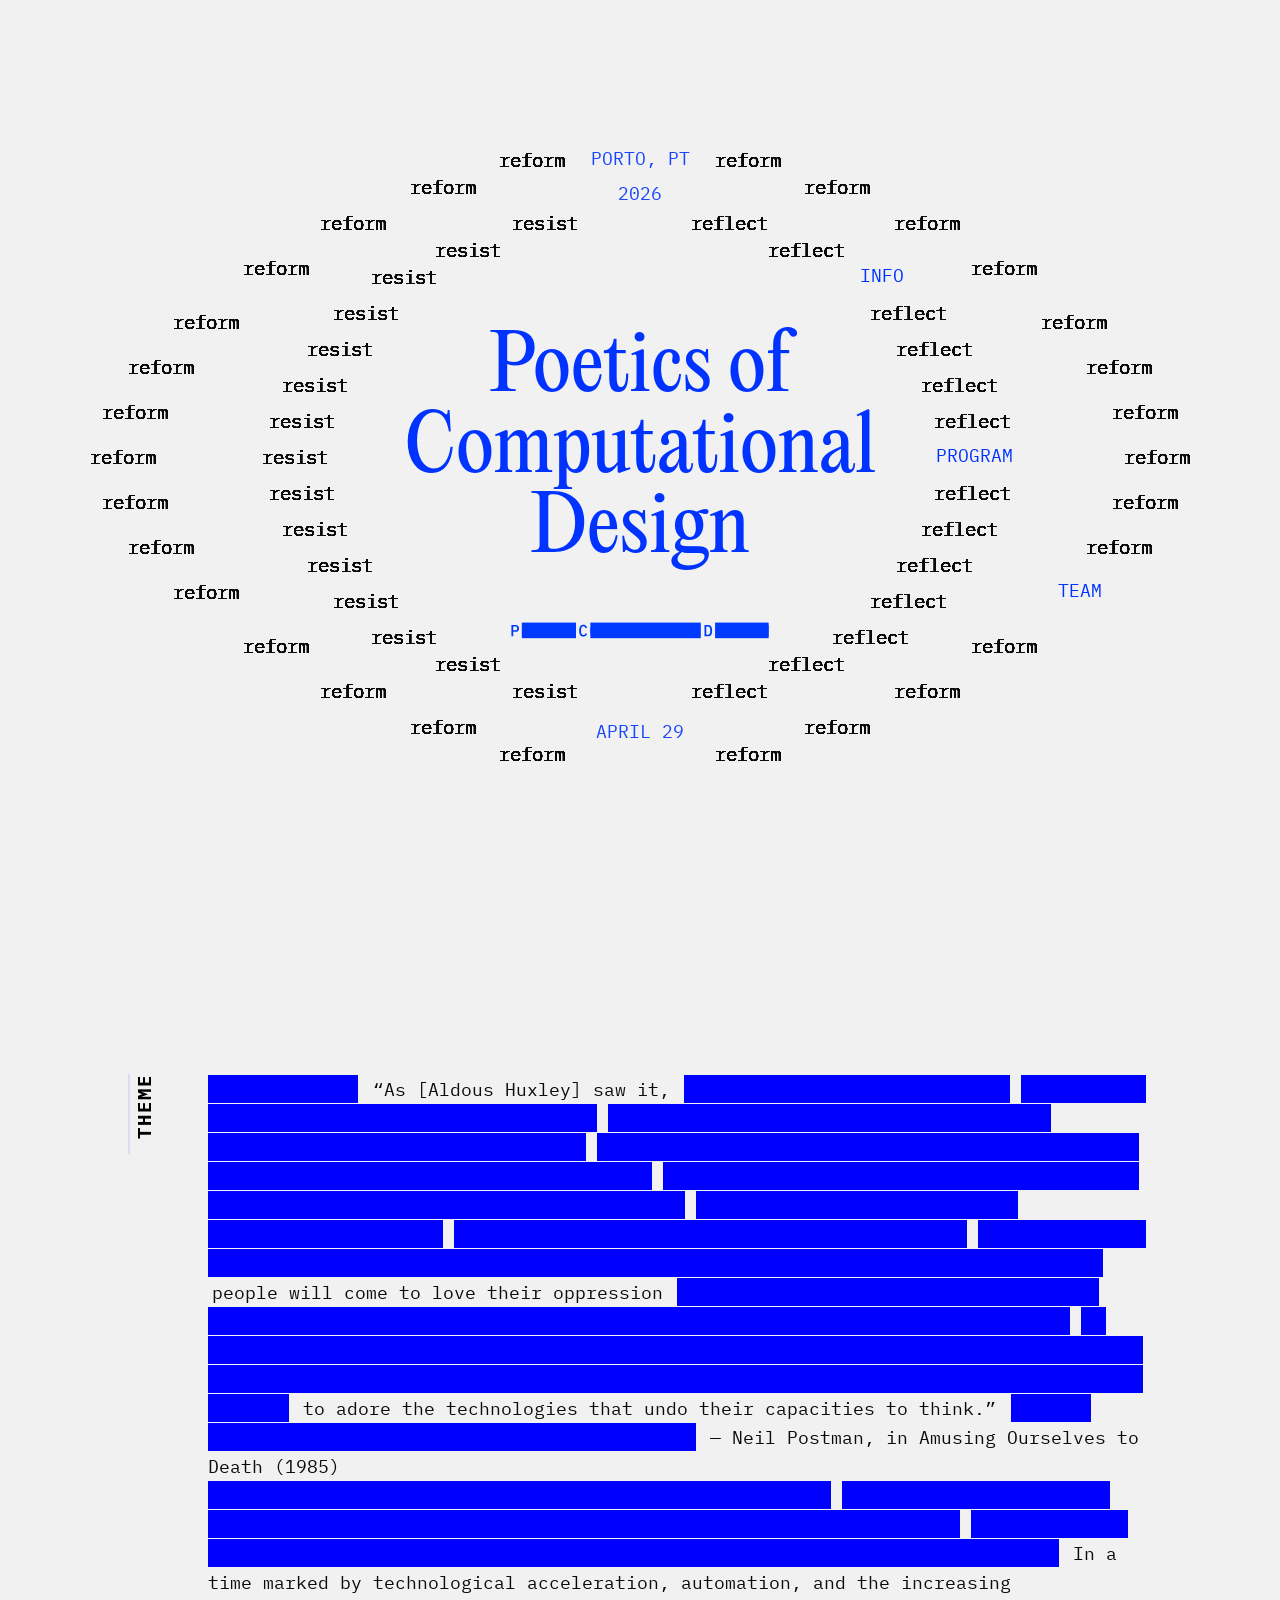
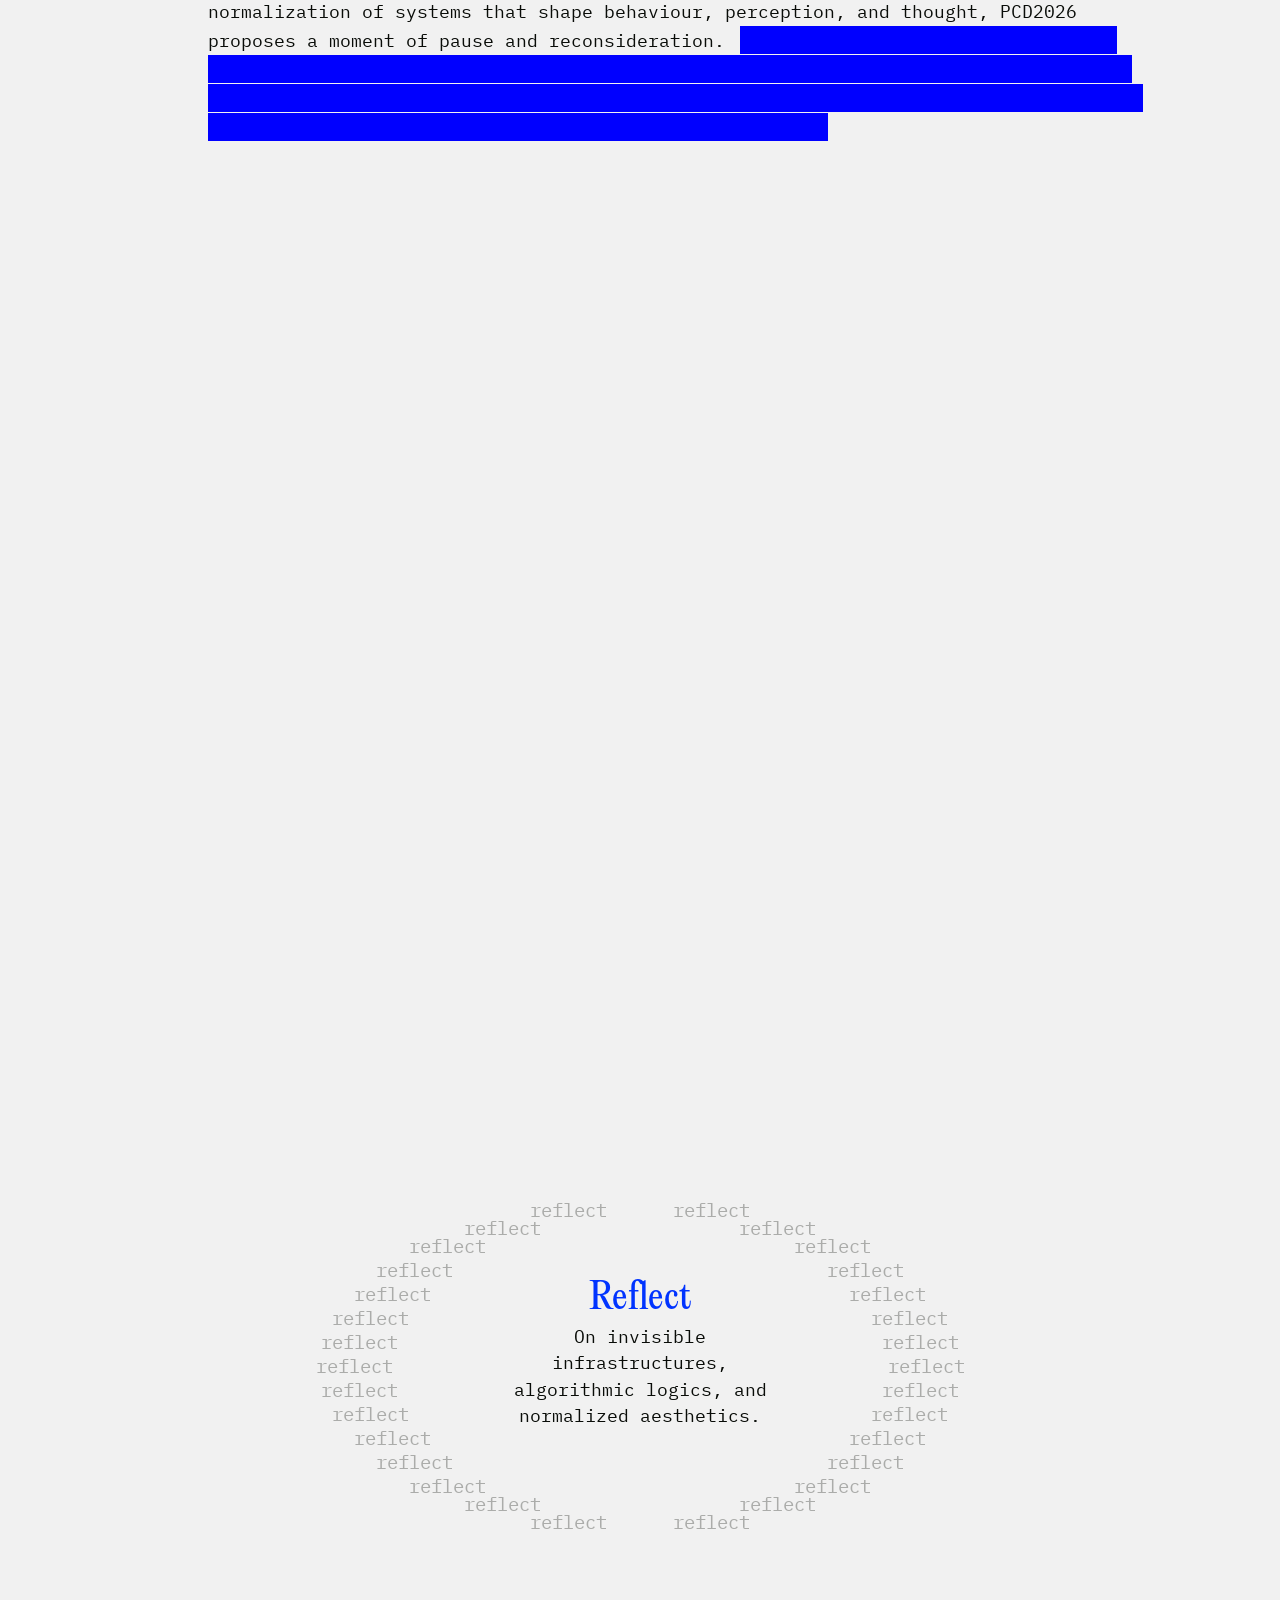
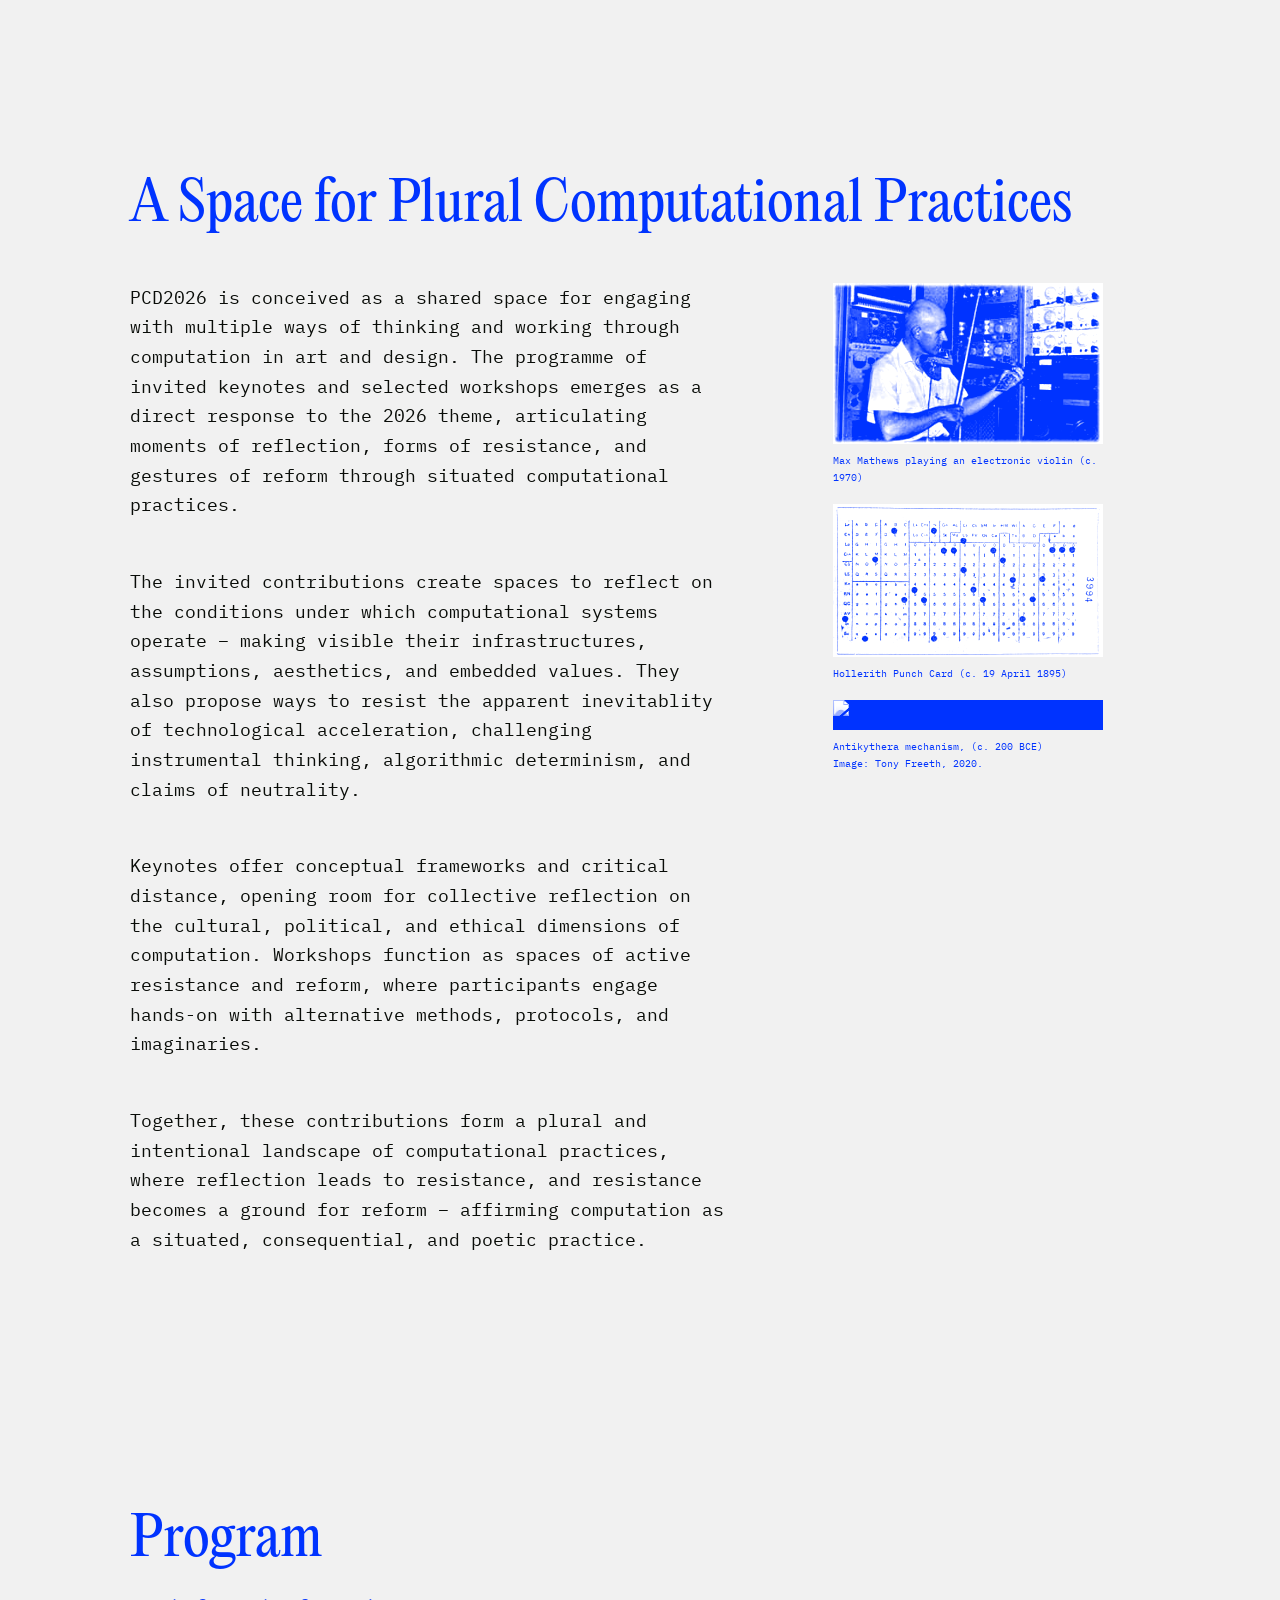
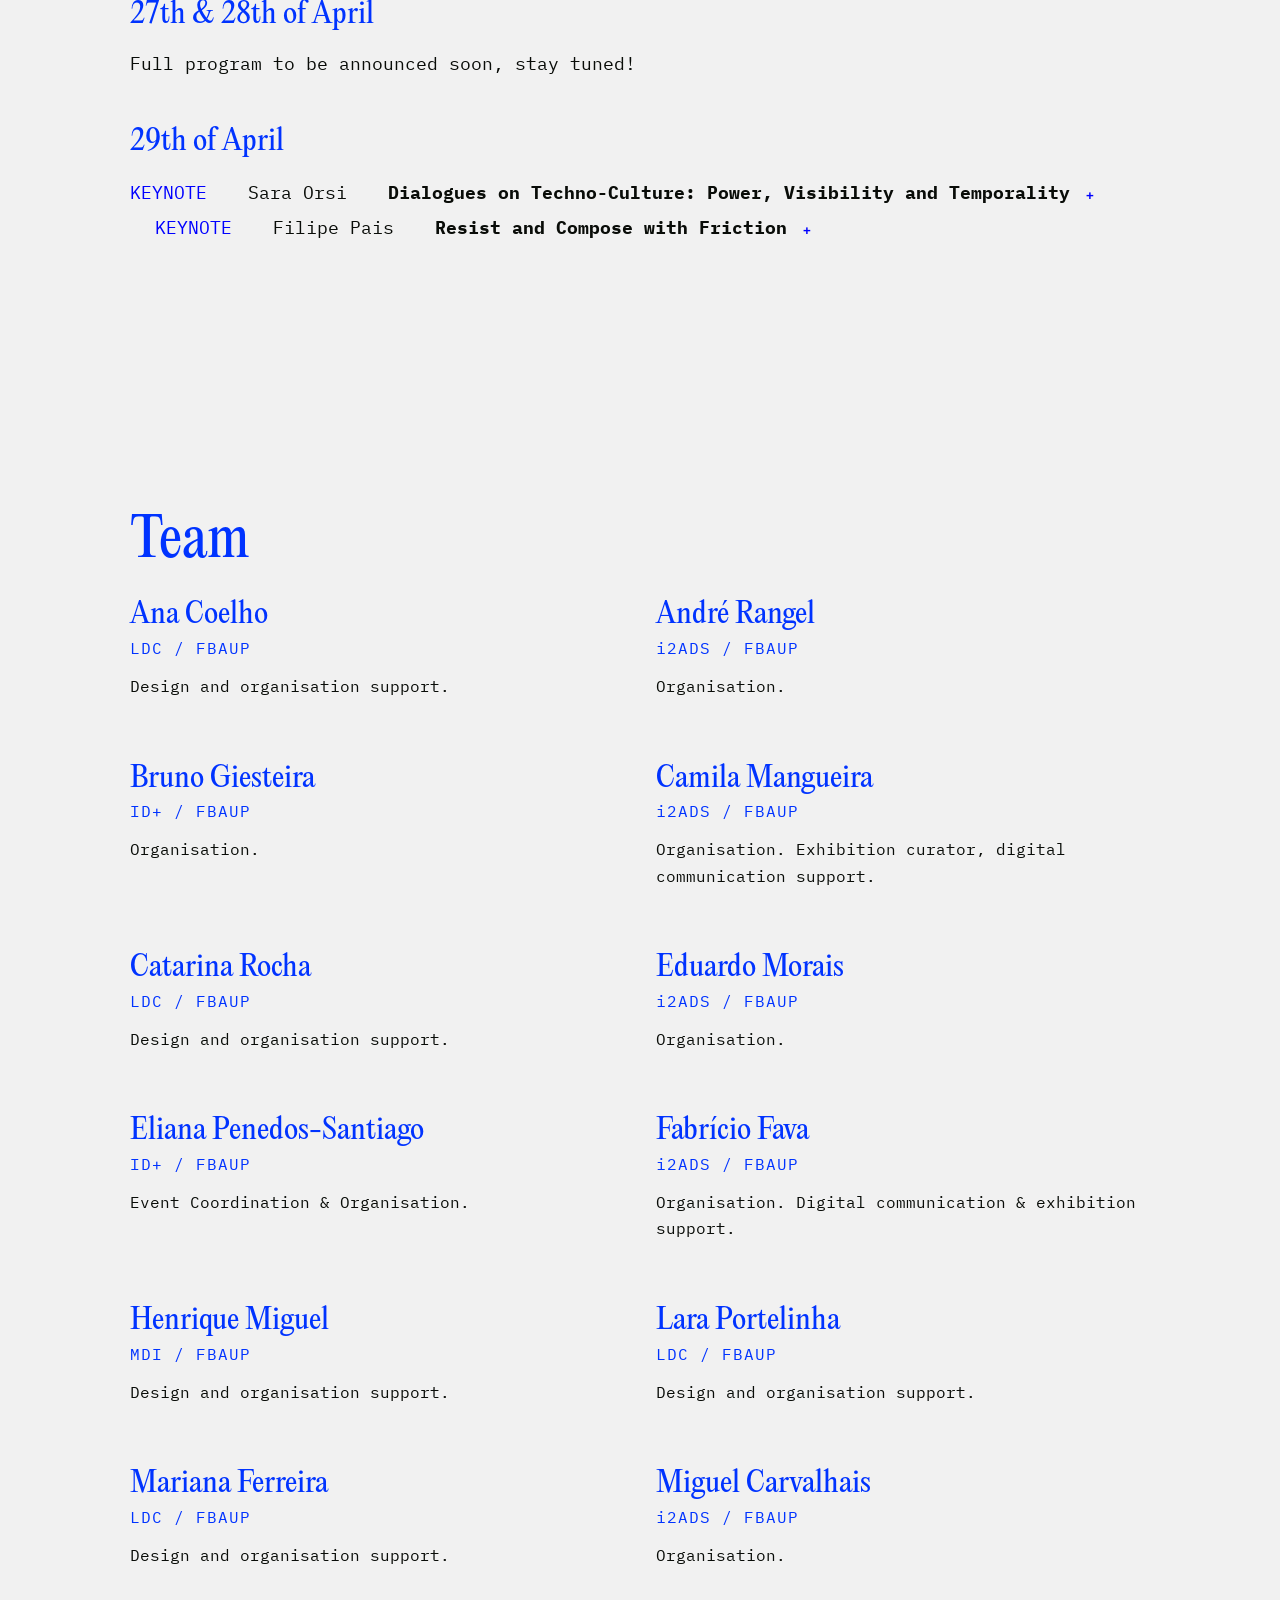
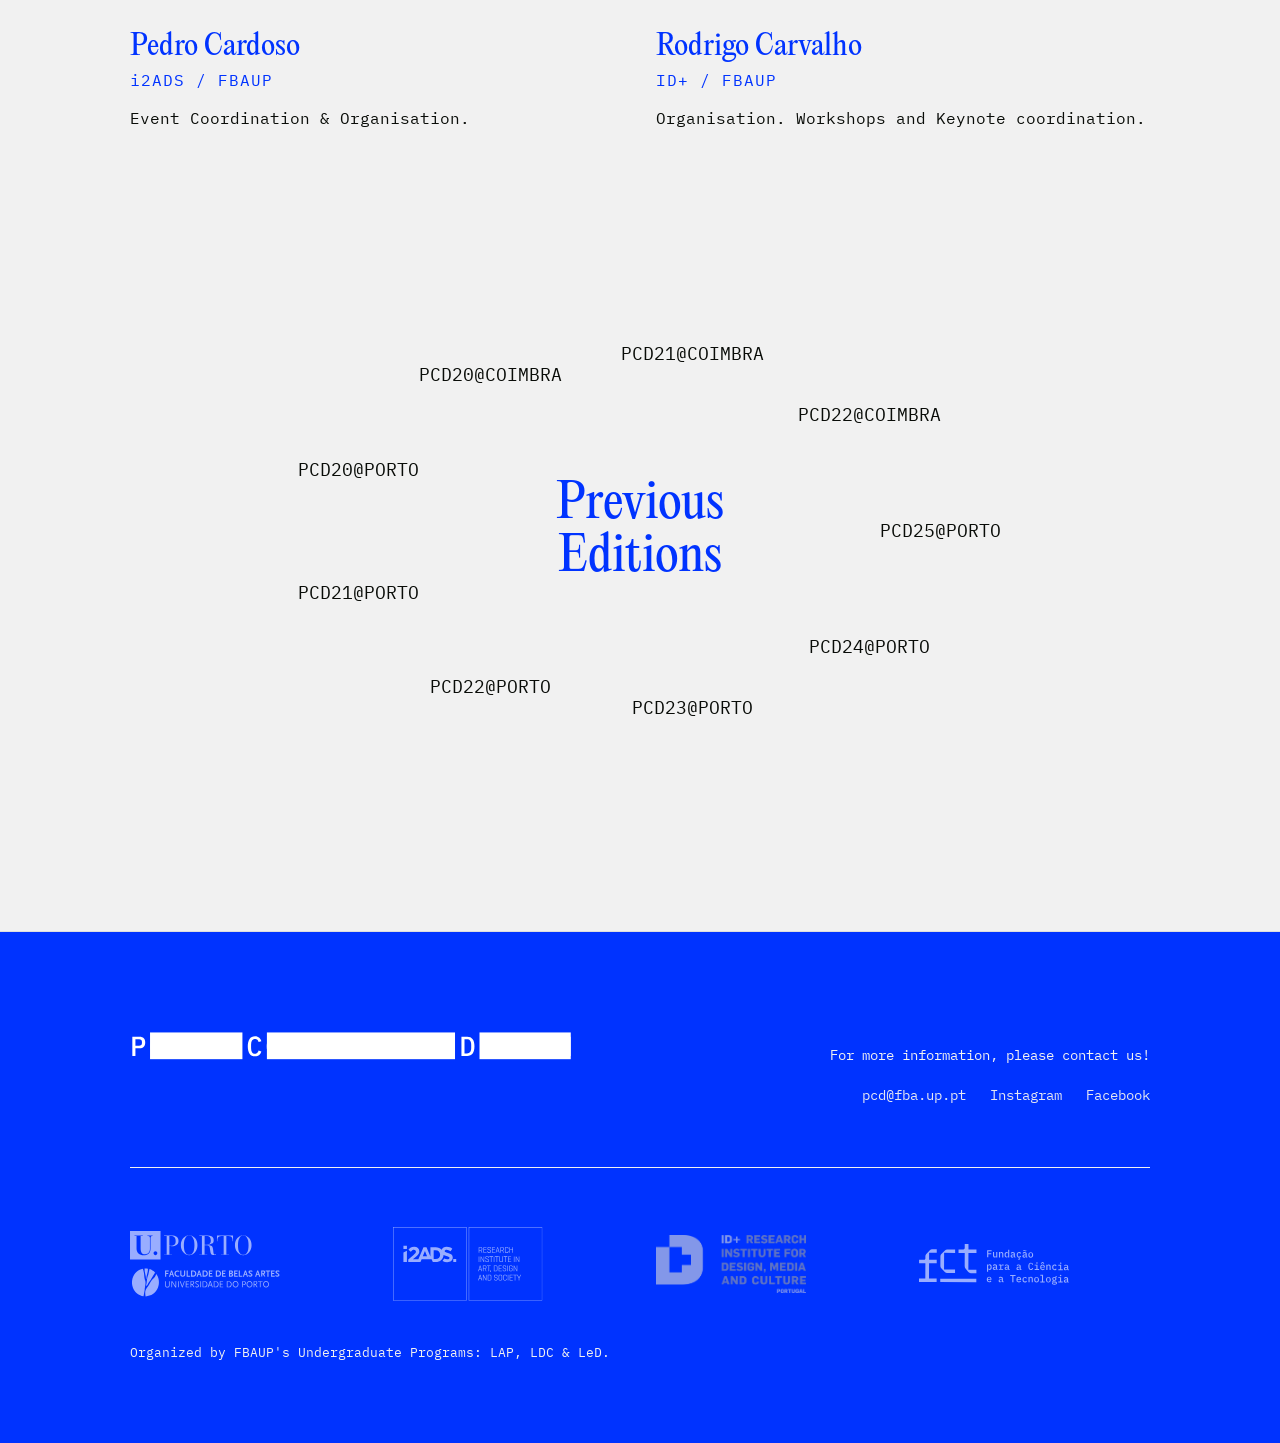
==== commit 045c6117: "Merge branch 'main' of https://github.com/lerolerolerola/pcd-site" ====
--- a/index.html
+++ b/index.html
@@ -345,12 +345,6 @@
           <span class="member-affiliation">i2ADS / FBAUP</span>
           <span class="member-role">Organisation.</span>
         </div>
-
-        <div class="team-member">
-          <span class="member-name">Pedro Amado</span>
-          <span class="member-affiliation">i2ADS / FBAUP</span>
-          <span class="member-role">Organisation.</span>
-        </div>
       
         <div class="team-member">
           <span class="member-name">Pedro Cardoso</span>
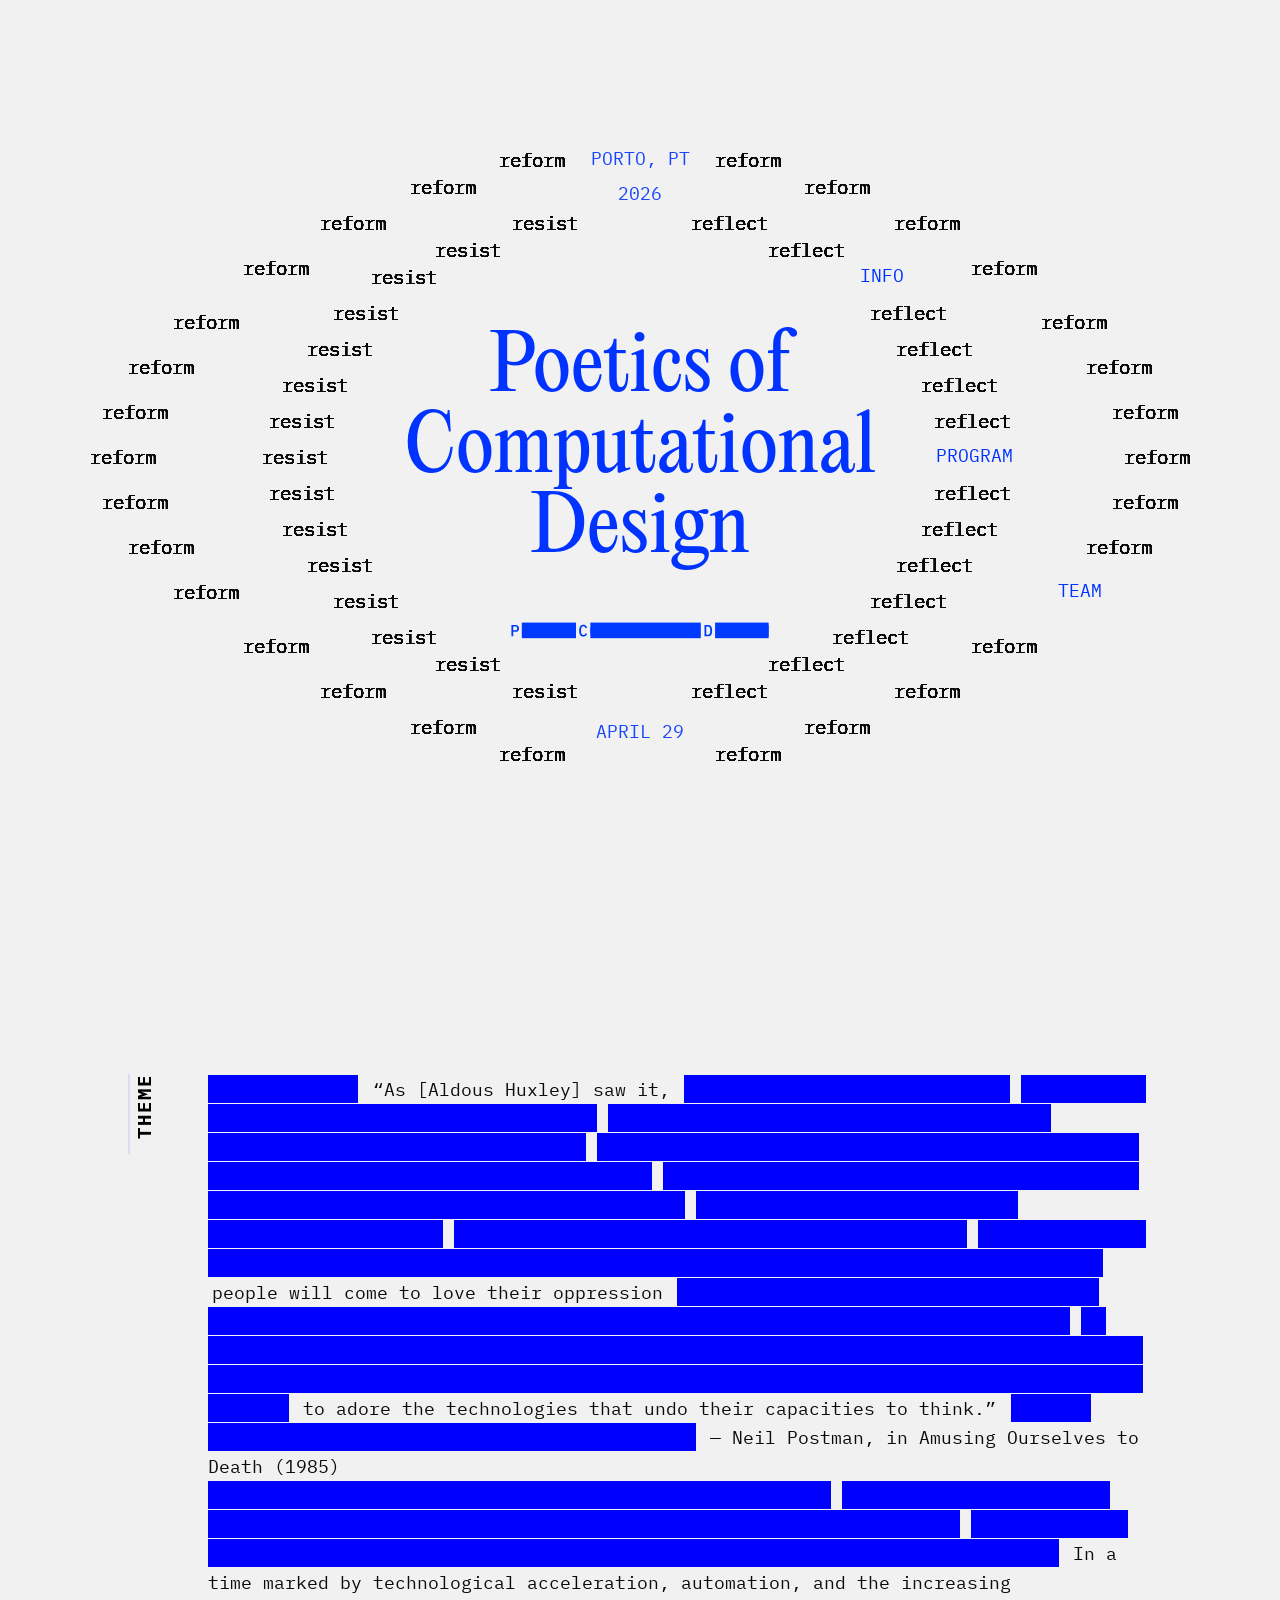
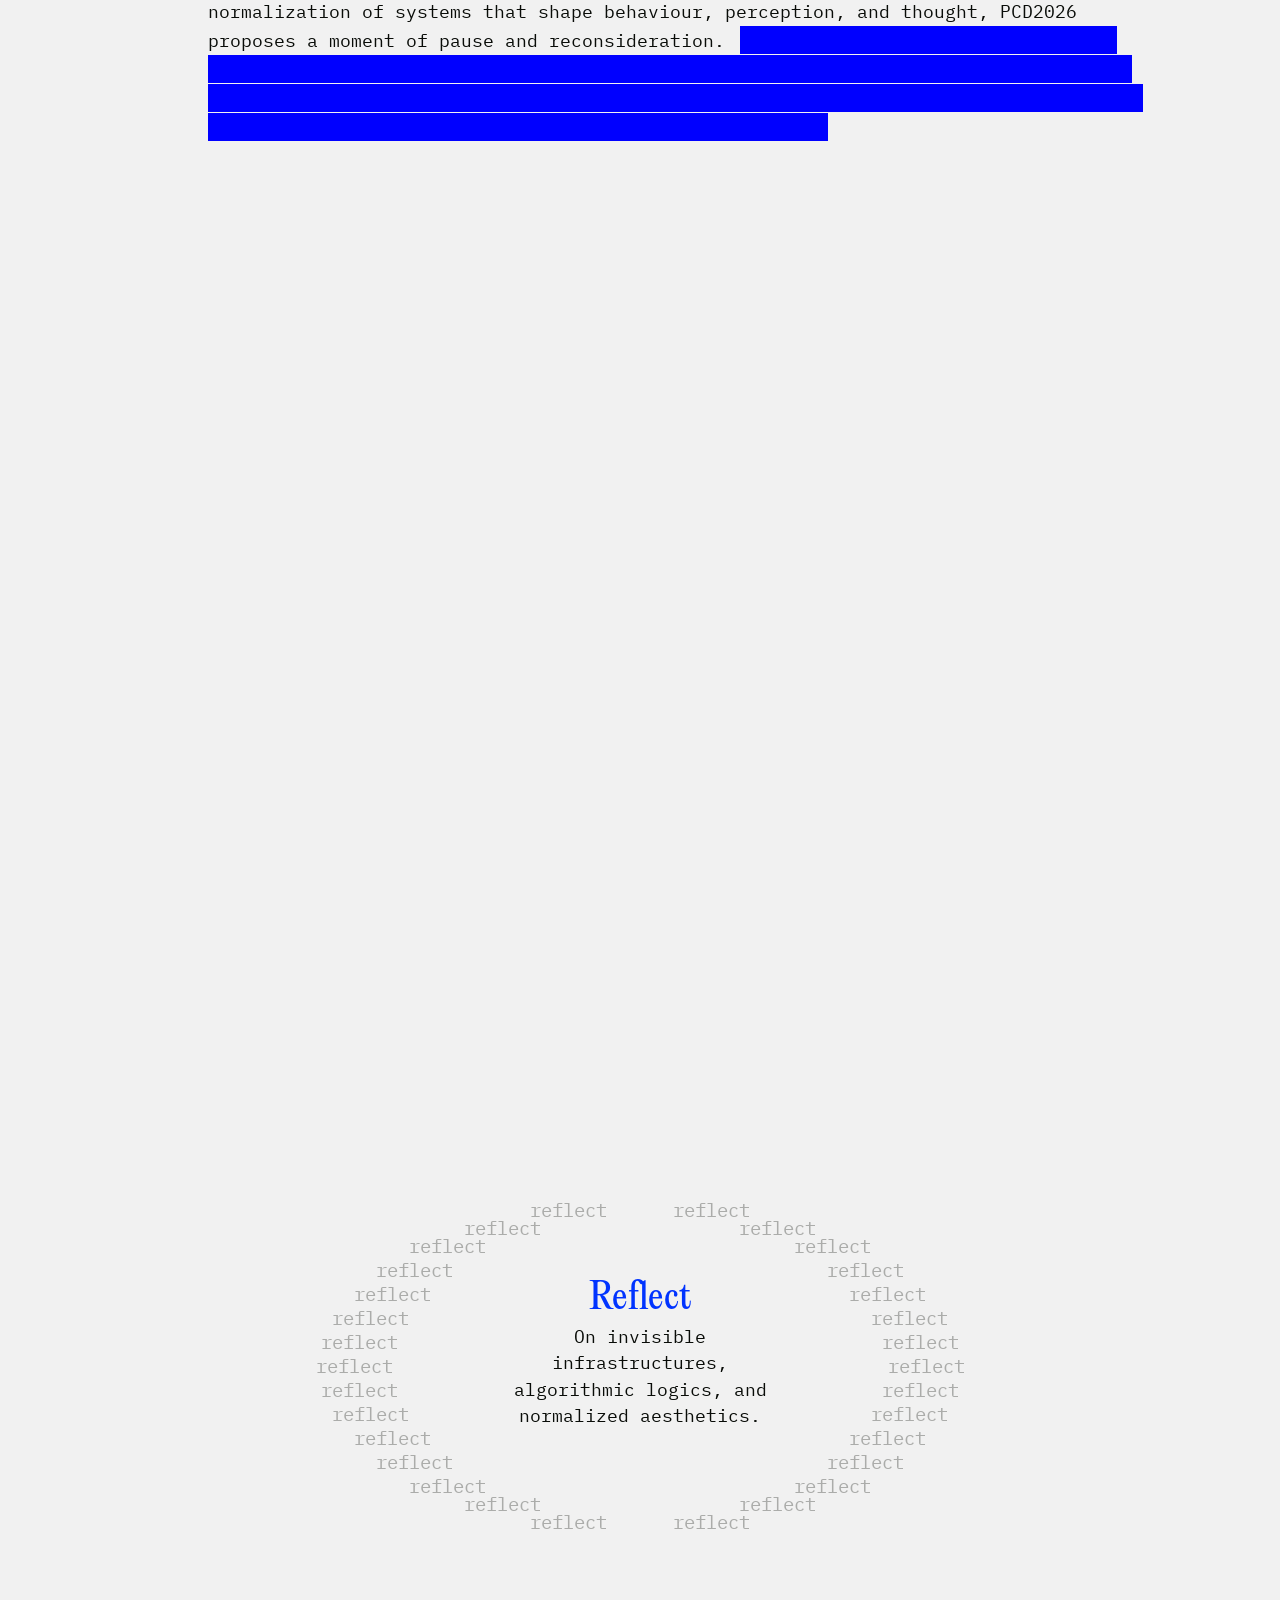
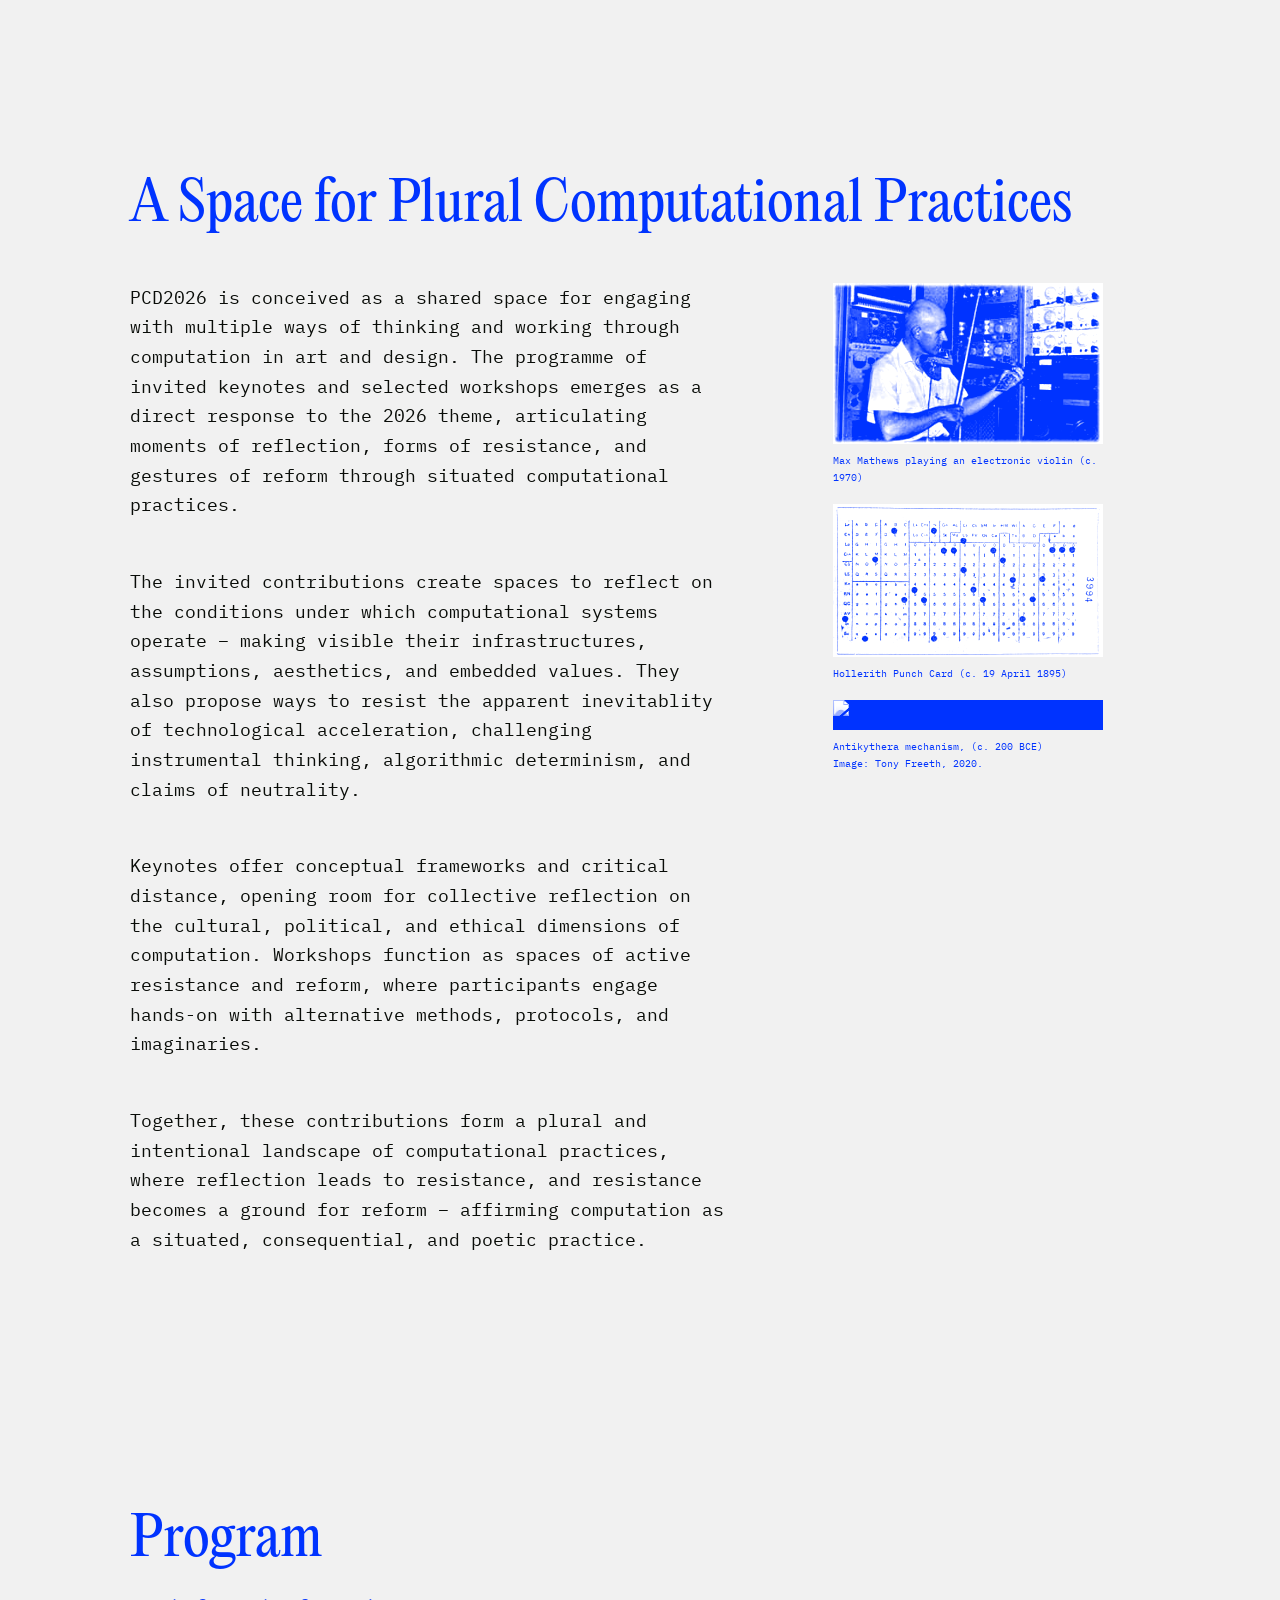
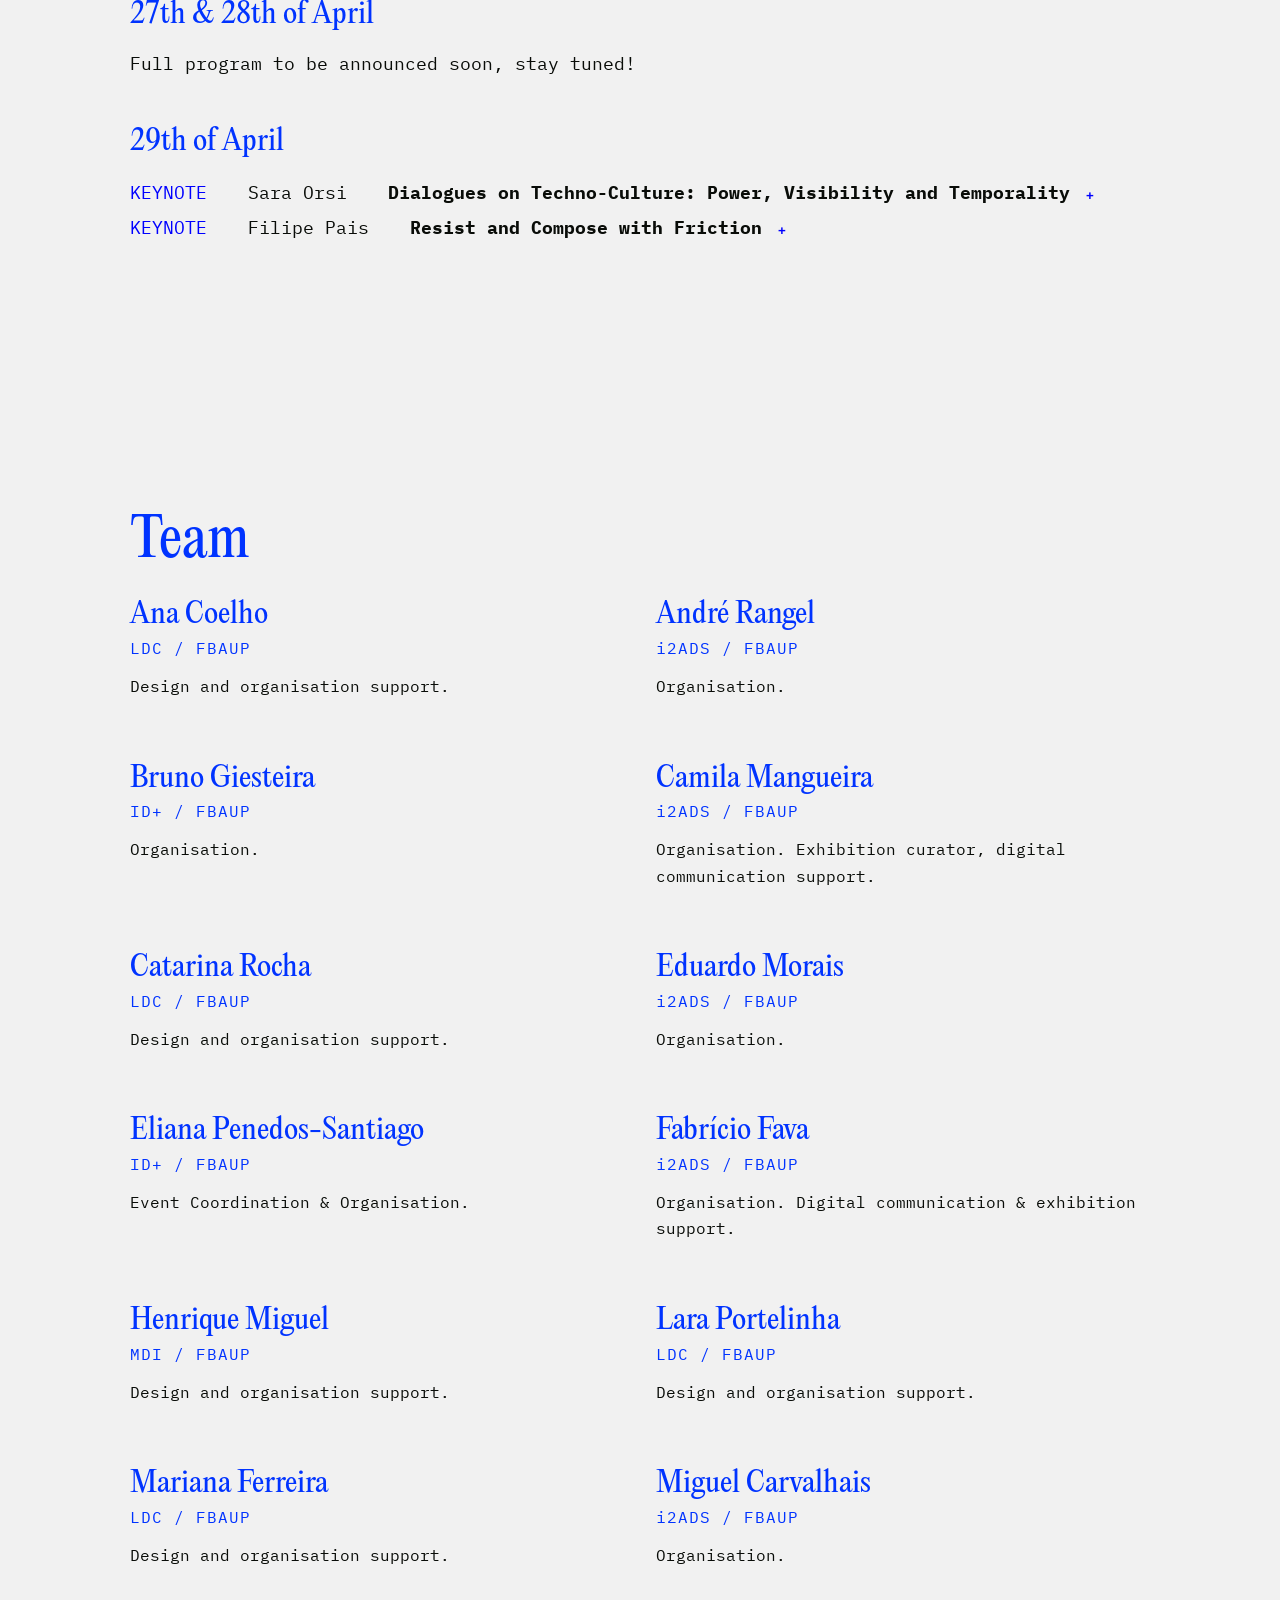
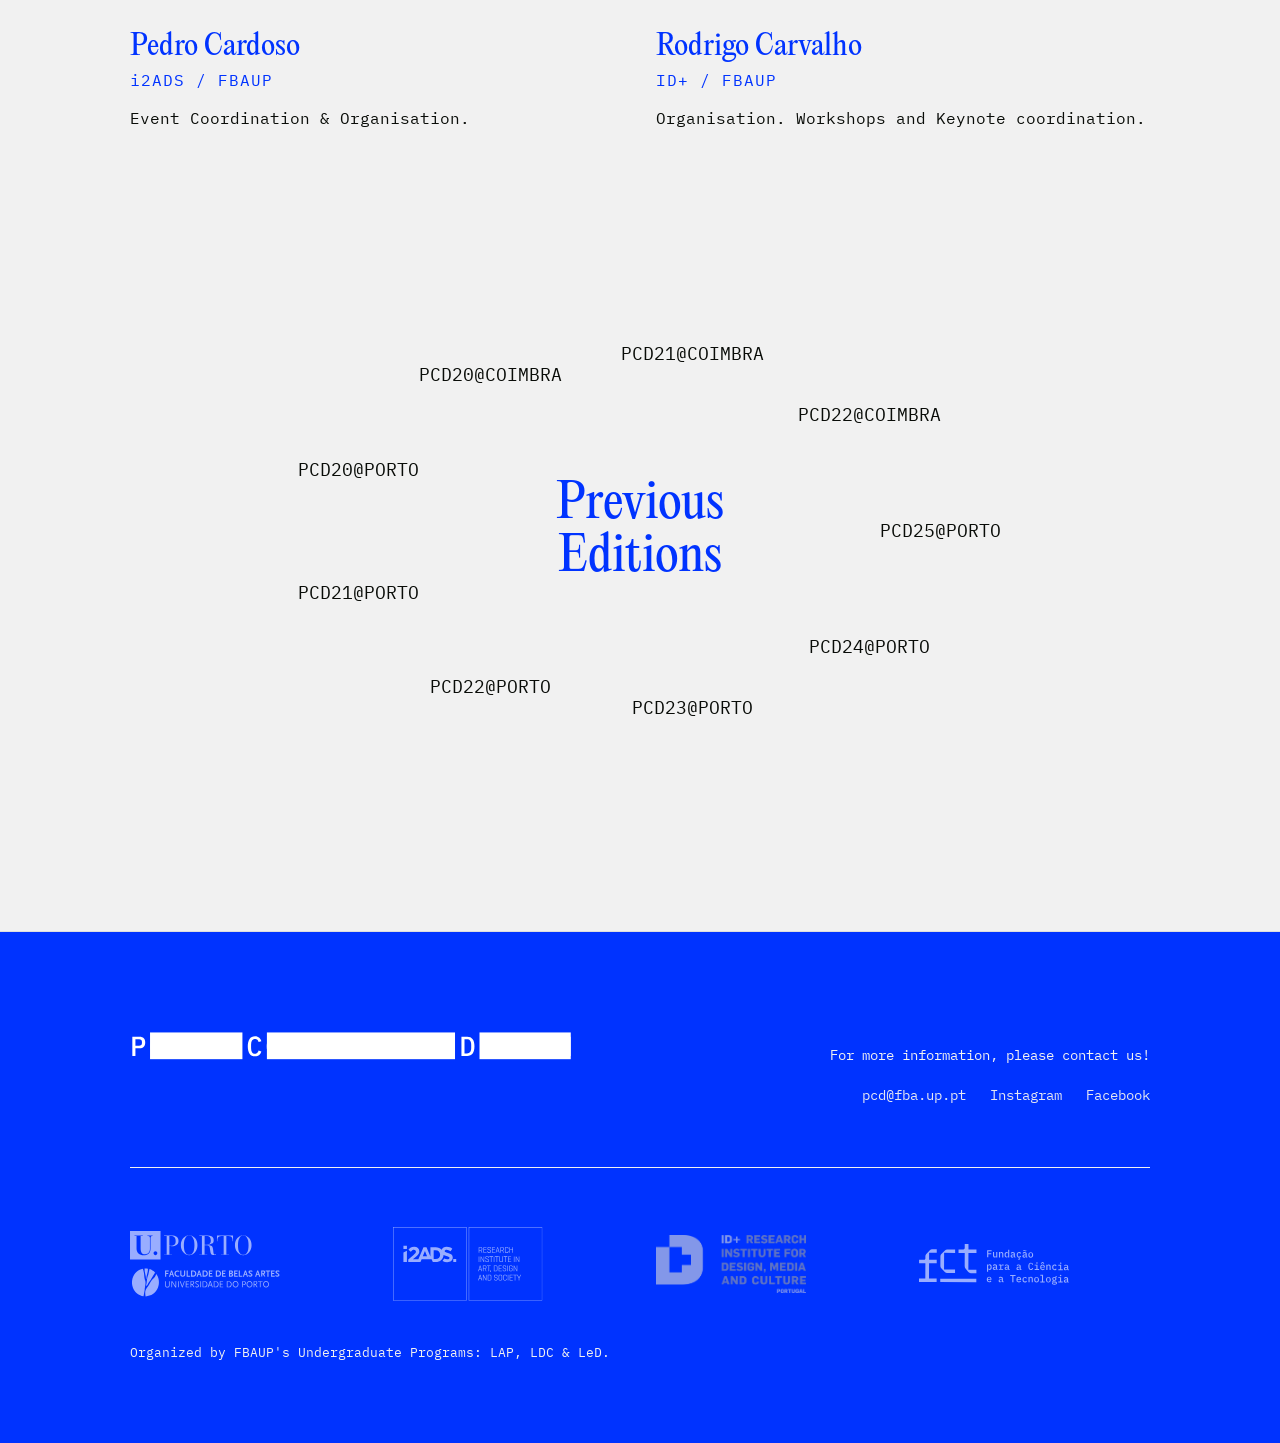
==== commit 77e9bad1: "Geral - O nome do Pedro Amado foi removido a seu pedido. - Na secção Program, agora a linha inteira " ====
--- a/index.html
+++ b/index.html
@@ -113,14 +113,6 @@
   <section class="theme-display">
     <div class="theme-container">
 
-      <!-- <div class="theme-header">
-        <h2 class="theme-main-title">This Year’s Theme</h2>
-        <p class="theme-intro-text">
-          In a time marked by technological acceleration, automation, and the
-          increasing normalization of systems that shape behaviour, perception, and
-          thought, PCD2026 proposes a moment of pause and reconsideration.
-        </p>
-      </div> -->
       <div class="theme-visual-zone"> 
         <div class="words-layer">
           <div class="original-words-container">
@@ -208,11 +200,11 @@
       <span class="member-name">29th of April</span> 
       <div class="programGeral">
       <div class="programDiv">
-      <ul class="programUndropped program1">
+      <ul class="programUndropped program1" onclick="toggleDropdown(this)" style="cursor: pointer;">
         <li class="programCategory">Keynote</li> &nbsp;
         <li>Sara Orsi</li>&nbsp;
         <li class="programBold">Dialogues on Techno-Culture: Power, Visibility and Temporality</li>
-        <li><button  onclick="toggleDropdown(this)">+</button></li>
+        <li><button class="toggle-btn">+</button></li>
       </ul>
       <div class="programDropped closed">
           <div class="programImg">
@@ -235,11 +227,11 @@
       </div>
       </div>
       <div class="programDiv">
-        <ul class="programUndropped program2">
+        <ul class="programUndropped program2" onclick="toggleDropdown(this)" style="cursor: pointer;">
           <li class="programCategory">Keynote</li>&nbsp;
           <li>Filipe Pais</li>&nbsp;
           <li class="programBold">Resist and Compose with Friction</li>
-          <li><button onclick="toggleDropdown(this)">+</button></li>
+          <li><button class="toggle-btn">+</button></li>
         </ul>
         <div class="programDropped closed program2">
           <div class="programImg">
@@ -364,8 +356,10 @@
       </div>
   </section>
 
-  <section class="previous-editions">
-    <div class="editions-container">
+<section class="previous-editions">
+  <div class="editions-container">
+    <div>
+
       <div class="editions-eye-cluster">
         <h2 class="editions-title">Previous Editions</h2>
         <div class="rotating-links-wrapper">
@@ -379,9 +373,47 @@
           <a href="https://pcdcoimbra.dei.uc.pt/2021/" class="edition-link">PCD21@Coimbra</a>
           <a href="https://pcdcoimbra.dei.uc.pt/2020/" class="edition-link">PCD22@Coimbra</a>
         </div>
-        </div>
-    </div>
-  </section>
+      </div>
+
+      <div class="theme-eye-portal">
+        <div class="eye-lid top"></div>
+        <div class="eye-lid bottom"></div>
+      </div>
+
+  </div> </div> </section>
+
+  <!-- <section class="theme-display">
+    <div class="theme-container">
+
+      <div class="theme-visual-zone"> 
+        <div class="words-layer">
+          <div class="original-words-container">
+            <span class="theme-word s1" a href="https://pcd.fba.up.pt/2025/">PCD25@Porto</span><span class="theme-word s2">reflect</span><span class="theme-word s3">reflect</span>
+            <span class="theme-word s4">reflect</span><span class="theme-word s5">reflect</span><span class="theme-word resist s6">reflect</span>
+            <span class="theme-word s7">reflect</span><span class="theme-word s8">reflect</span><span class="theme-word resist s9">reflect</span>
+            <span class="theme-word s10">reflect</span><span class="theme-word s11">reflect</span><span class="theme-word resist s12">reflect</span>
+            <span class="theme-word s13">reflect</span><span class="theme-word s14">reflect</span><span class="theme-word resist s15">reflect</span>
+
+            <span class="theme-word reflect f1">reflect</span><span class="theme-word reflect f2">reflect</span><span class="theme-word reflect f3">reflect</span>
+            <span class="theme-word reflect f4">reflect</span><span class="theme-word reflect f5">reflect</span><span class="theme-word reflect f6">reflect</span>
+            <span class="theme-word reflect f7">reflect</span><span class="theme-word reflect f8">reflect</span><span class="theme-word reflect f9">reflect</span>
+            <span class="theme-word reflect f10">reflect</span><span class="theme-word reflect f11">reflect</span><span class="theme-word reflect f12">reflect</span>
+            <span class="theme-word reflect f13">reflect</span><span class="theme-word reflect f14">reflect</span><span class="theme-word reflect f15">reflect</span>
+            <div class="theme-eye-portal">
+            <div class="eye-lid top"></div>
+            <div class="eye-lid bottom"></div>
+            </div>
+          </div>
+        </div>
+        <div class="theme-center-stage">
+          <div class="theme-content-block active">
+            <h2 class="col-head editions-title">Previous Editions</h2>
+          </div>
+        </div>
+      </div>
+    </div>
+</section> -->
+
 
 <footer id="footer" class="main-footer">
   <div class="footer-container">
--- a/styles.css
+++ b/styles.css
@@ -631,9 +631,9 @@
 .program1{
 padding-left: 0px !important;
 }
-.program2{
+/* .program2{
   padding-left:25px !important;
-}
+} */
 
 /* undropped*/
 .programGeral{
@@ -992,6 +992,8 @@
   justify-content: center;
   overflow: hidden;
   contain: paint;
+  background-color: #f1f1f1;
+  /* border: 2px solid red;  */
 }
 
 .editions-title {
@@ -1011,6 +1013,8 @@
   transform: translate(-50%, -50%);
 }
 
+
+
 /* Desktop only media query to make previous editions break into 2 lines */
 
 @media (min-width: 769px) {
@@ -1023,6 +1027,7 @@
     text-align: center;
     word-wrap: normal;
     overflow-wrap: normal;
+    color: var(--blue);
 
     /* Keep your existing centering logic */
     position: absolute;
@@ -1031,14 +1036,30 @@
     transform: translate(-50%, -50%);
   }
 
+  .editions-portal {
+  position: relative;
+  width: 100%;
+  max-width: 1100px;
+  min-height: 600px; 
+  margin: 2rem auto;
+  background-color: var(--blue); /* The Blue inside the Eye */
+  display: flex;
+  align-items: center;
+  justify-content: center;
+  overflow: hidden;
+
+  /* The Eye Shape (Desktop Only) */
+  /* clip-path: ellipse(50% 45% at 50% 50%); */
+  }
+
   .editions-eye-cluster {
-    position: absolute;
-    inset: 0; /* Fills the container */
+    position: relative; /* Must be relative to stay in the flex flow */
+    z-index: 5; 
+    width: 100%;
+    height: 100%;
     display: flex;
     align-items: center;
     justify-content: center;
-    animation: eyeBlinkClose 5s ease-in-out infinite;
-    transform-origin: center;
   }
 
   .editions-eye-cluster:hover {
@@ -1064,6 +1085,9 @@
   text-decoration: underline;
 }
 
+.eye-lid.top { transform: translateY(-100%); }
+.eye-lid.bottom { transform: translateY(100%); }
+
 /* ==========================================================================
    BASE DESKTOP FOOTER
    ========================================================================== */
@@ -1183,10 +1207,30 @@
 
 @media (max-width: 1024px) {
   .practices-layout {
-    flex-direction: column; /* Stacks images under text */
-  }
+    /* flex-direction: column;  */
+    display: grid;
+    grid-template-columns: 1fr;
+    gap: 1.5rem;
+  }
+
+  .practices-column-text {
+   display: contents;
+  }
+
+  /* intersperse images and text on mobile only for .practices-column */
+  .practices-column-text p:nth-child(1) { order: 1; } /* Para 1 */
+  .image-wrapper figure:nth-child(1) { order: 2; }    /* Image 1 */
+  
+  .practices-column-text p:nth-child(2) { order: 3; } /* Para 2 */
+  .image-wrapper figure:nth-child(2) { order: 4; }    /* Image 2 */
+  
+  .practices-column-text p:nth-child(3) { order: 5; } /* Para 3 */
+  .image-wrapper figure:nth-child(3) { order: 6; }    /* Image 3 */
+  
+  .practices-column-text p:nth-child(4) { order: 7; } /* Para 4 */
 
   .image-wrapper {
+    display: contents;
     flex: 0 0 auto;
     width: 100%;
     max-width: 500px; /* Prevents images from getting too huge on tablets */
@@ -1712,7 +1756,7 @@
 .theme-visual-zone {
   position: relative;
   overflow: hidden;
-  clip-path: ellipse(50% 48% at 50% 50%);
+  /* clip-path: ellipse(50% 48% at 50% 50%); */
 }
 
 .theme-eye-portal {
@@ -1815,9 +1859,26 @@
   }
 }
 
-body.is-scrolling #footer {
+body.is-scrolling #footer p,
+body.is-scrolling #footer span,
+body.is-scrolling #footer .footer-links a {
+  background-color: #f1f1f1 !important; /* White block */
+  color: transparent !important;         /* Hide text */
+  -webkit-box-decoration-break: clone;
+  box-decoration-break: clone;
+  transition: none !important;
+  pointer-events: none;
+}
+
+
+body.is-scrolling .partner-logo img {
+  filter: brightness(0) invert(1) !important; /* Keeps them white/visible during scroll */
+}
+
+
+/* body.is-scrolling #footer {
   filter: blur(5px);
-}
+} */
 
 body.is-scrolling h2 span {
   background-color: var(--blue) !important;
@@ -1830,28 +1891,25 @@
    ========================================================================== */
 
 @media (max-width: 768px) {
-  /* 1. Stack the Program Row (Image + Text) */
   .programDropped {
     flex-direction: column;
     gap: 1.5rem;
   }
 
-  /* 2. Make Image and Text take full width */
   .programImg, 
   .programText {
     width: 100% !important;
     padding-right: 0 !important;
   }
 
-  /* 3. Handle the "Step" effect (program1, program2) */
   .program1, 
   .program2 {
-    padding-left: 0 !important; /* Remove the 25px indent on mobile */
+    padding-left: 0 !important; 
   }
 
   /* 4. Make the Horizontal List wrap for long titles */
   .programUndropped {
-    flex-direction: column; /* Stack Category, Name, Title vertically */
+    flex-direction: column; 
     align-items: flex-start;
     gap: 0.2rem;
     border-bottom: 1px solid rgba(0, 51, 255, 0.2);
@@ -1864,16 +1922,28 @@
     margin-left: 0 !important;
   }
 
-  /* 5. Position the "+" button to the top right of the block */
+  
   .programUndropped li:last-child {
     position: absolute;
     right: 0;
     top: 0;
   }
 
-  /* 6. Fix font sizes for mobile readability */
+  
   .programBold {
     font-size: 1.1rem;
     margin-top: 0.3rem;
   }
+}
+
+@media (max-width: 768px) {
+  /* Targeted transition for the redaction effect */
+  body.is-scrolling p, 
+  body.is-scrolling span, 
+  body.is-scrolling a, 
+  body.is-scrolling li {
+    /* We only transition the background and color, not 'all' */
+    transition: background-color 0.4s cubic-bezier(0.25, 1, 0.5, 1), 
+                color 0.4s cubic-bezier(0.25, 1, 0.5, 1) !important;
+  }
 }
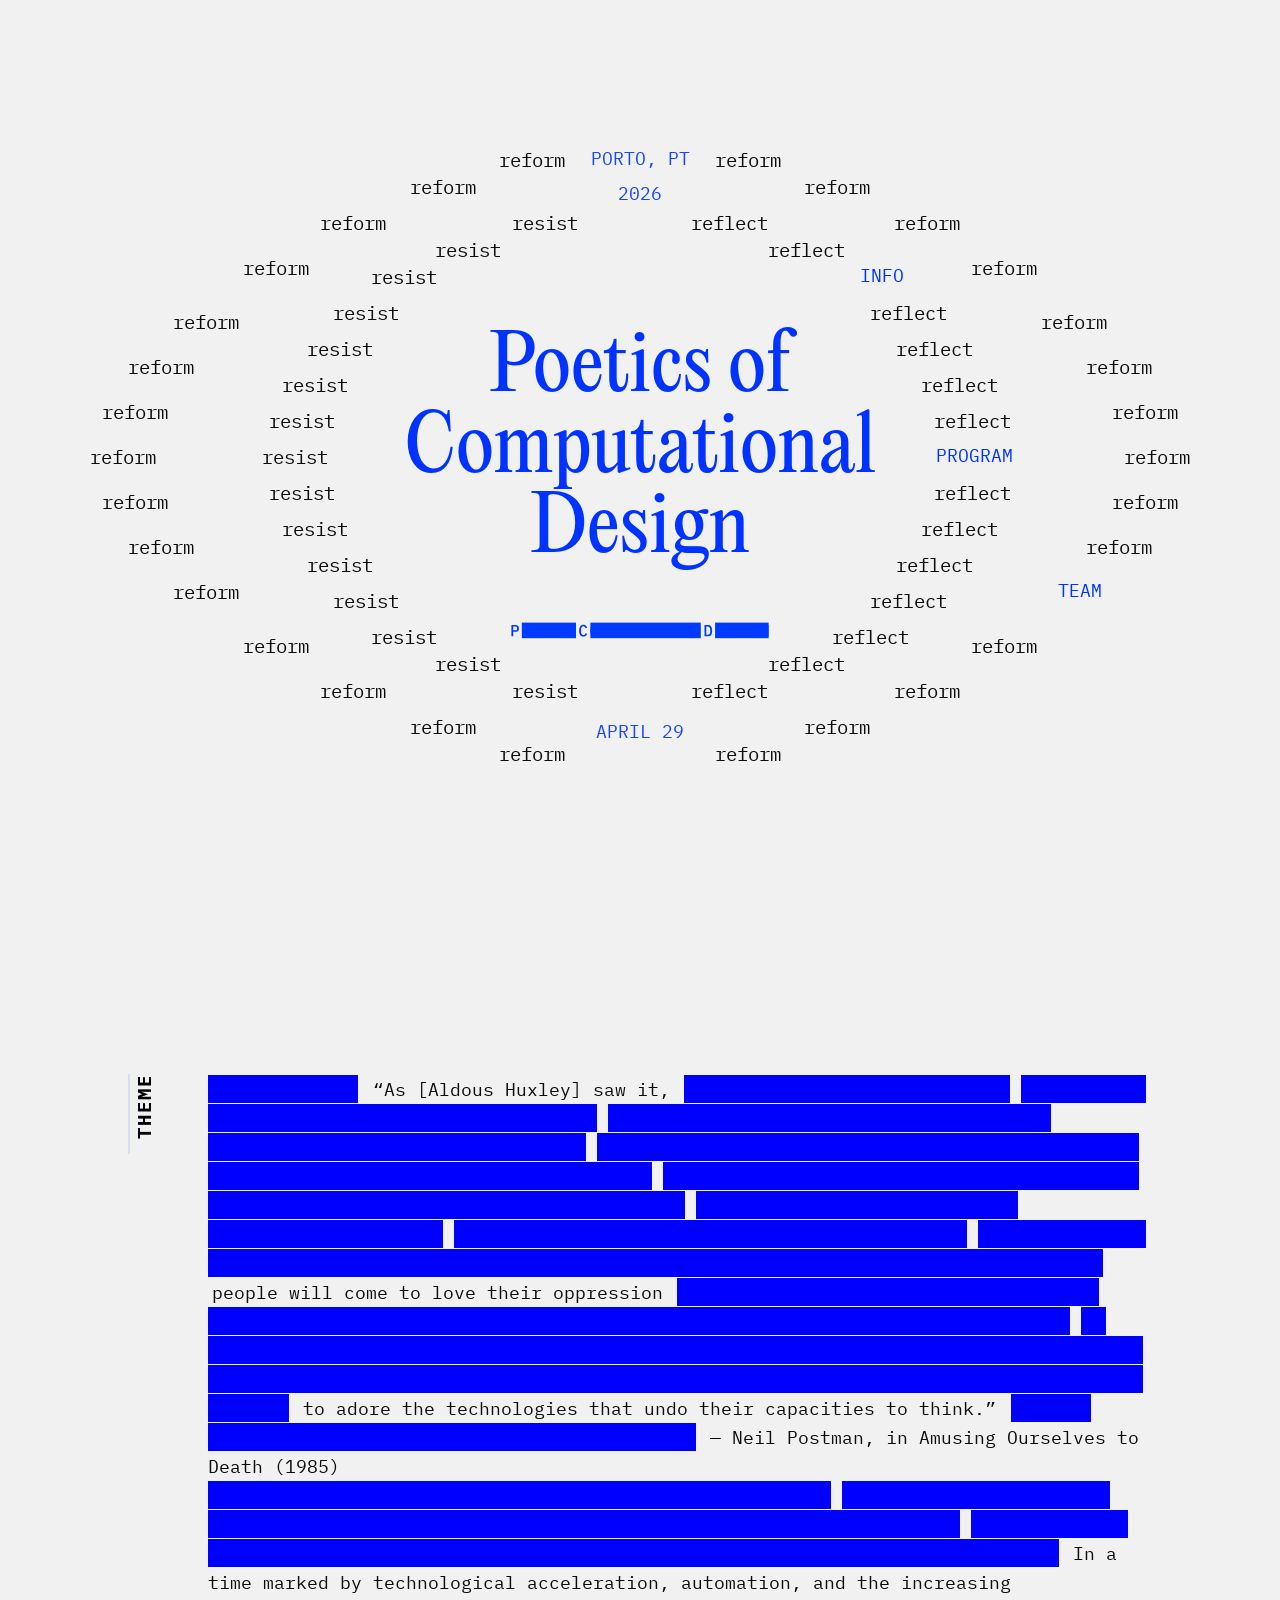
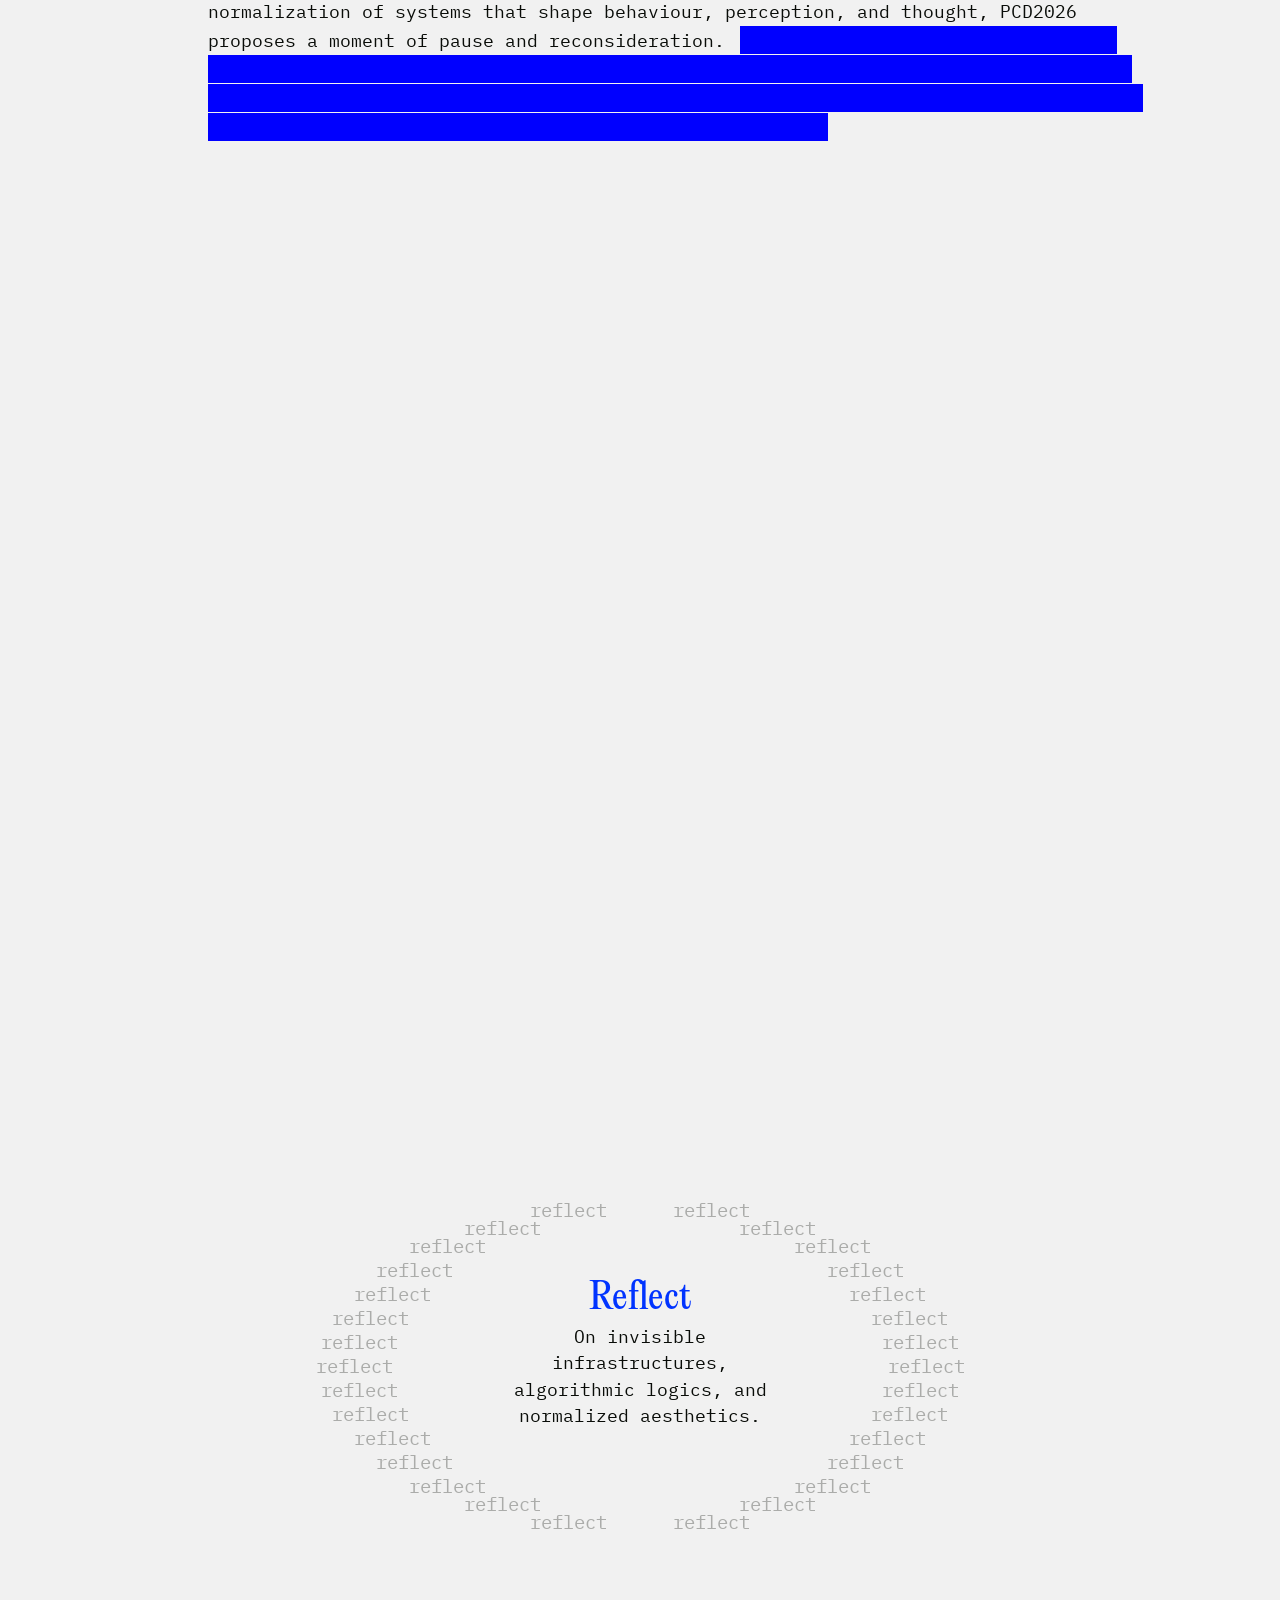
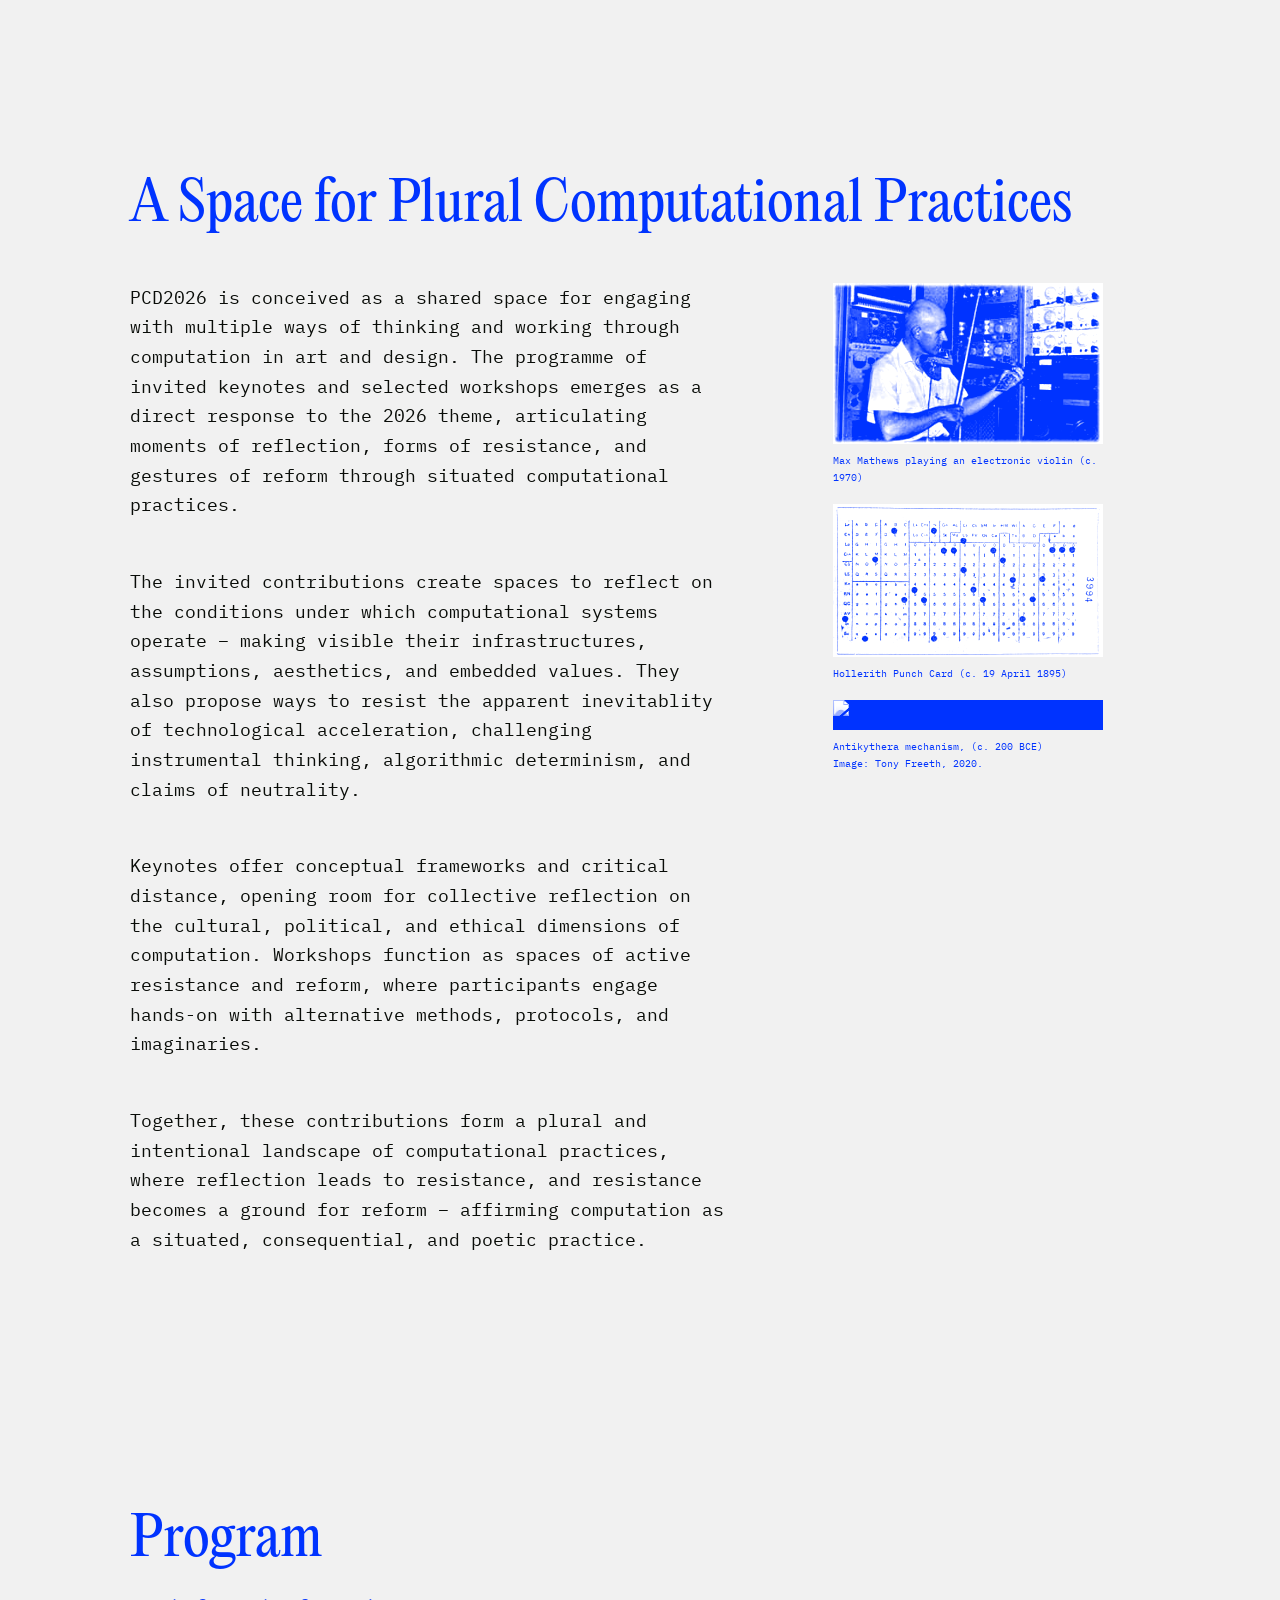
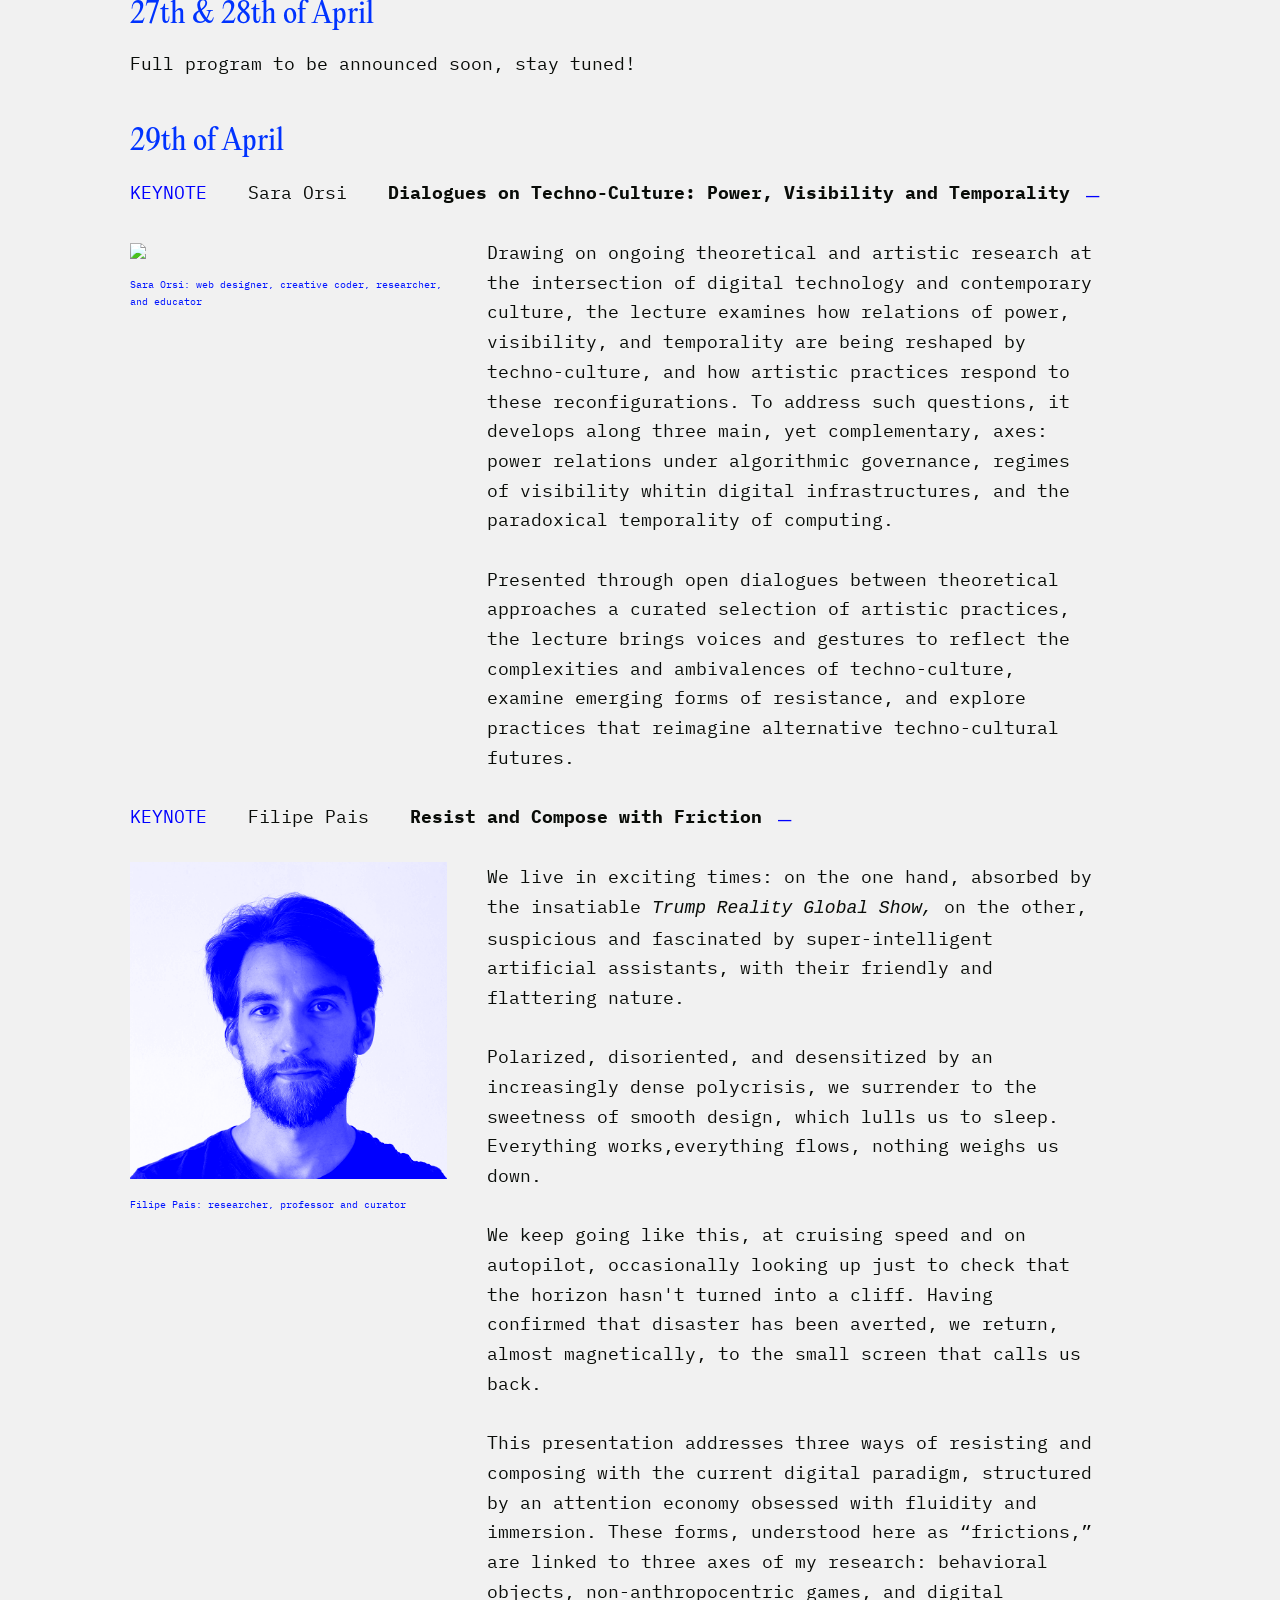
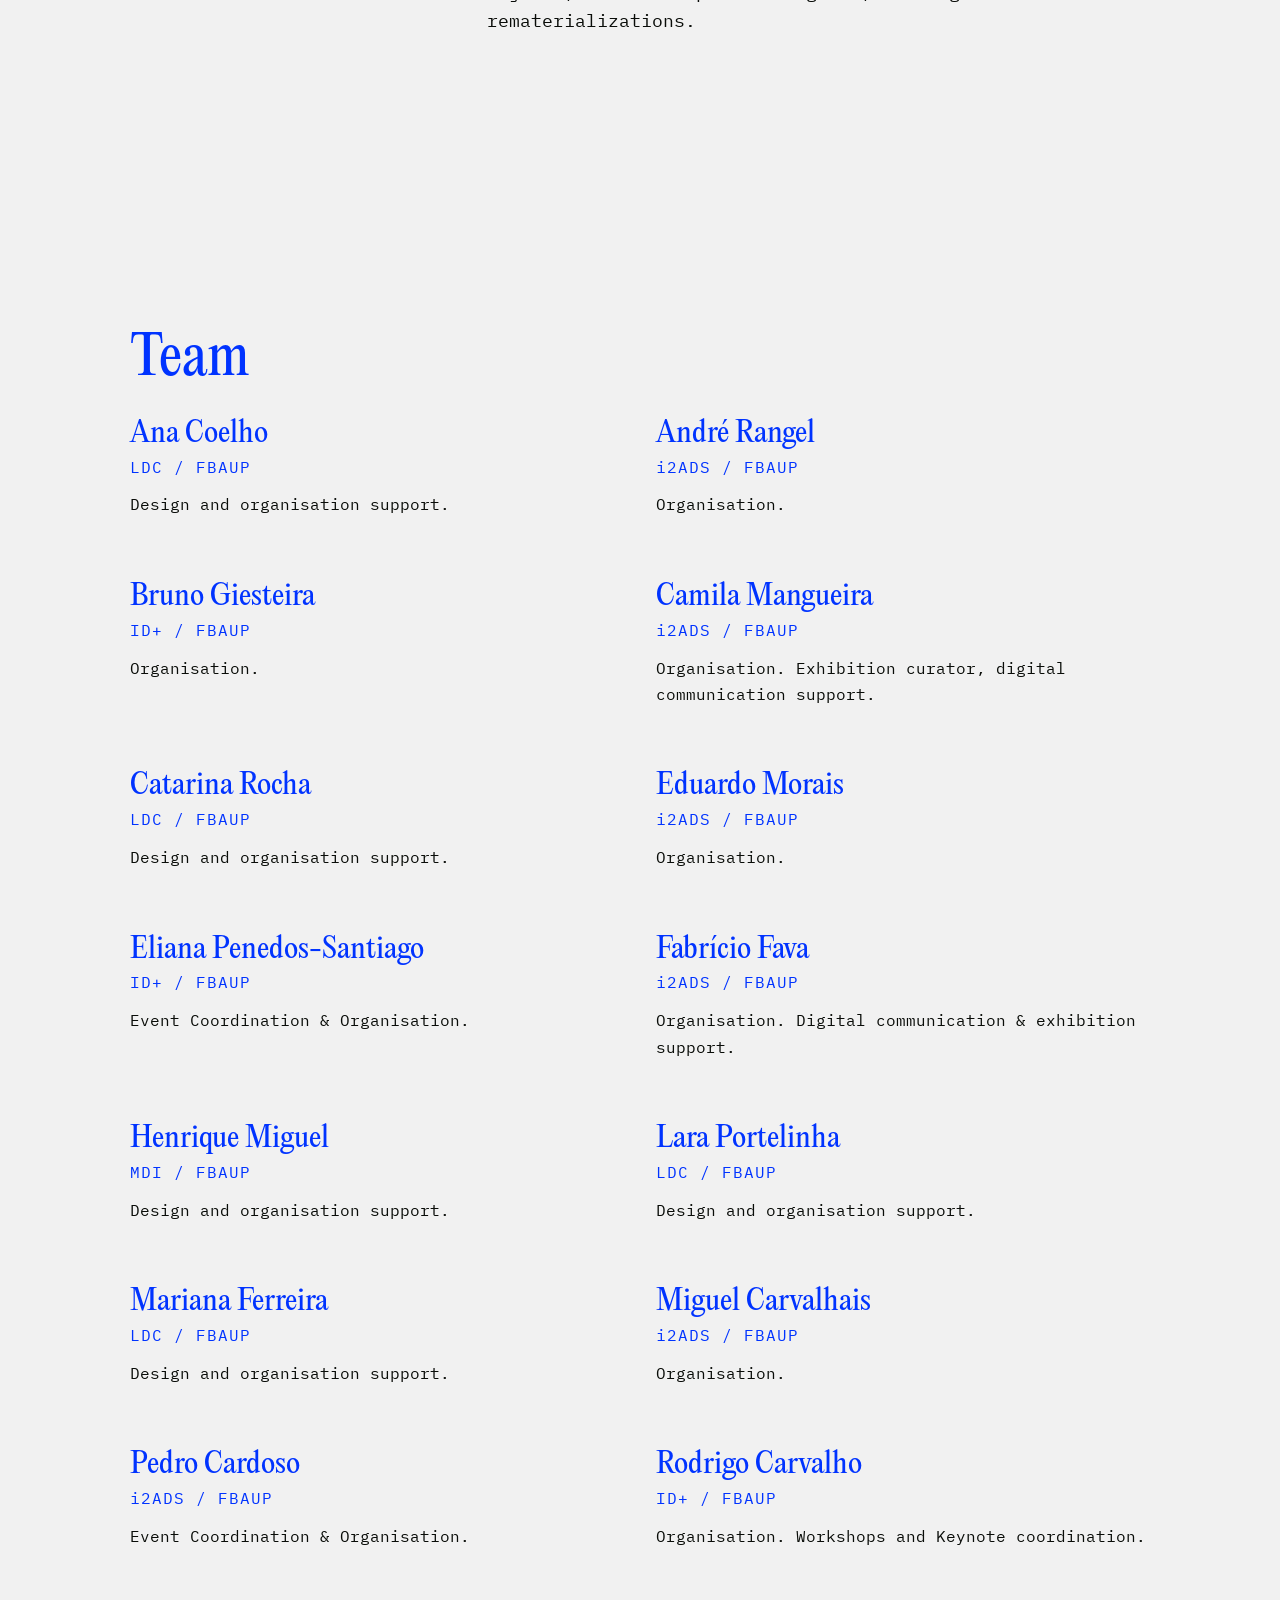
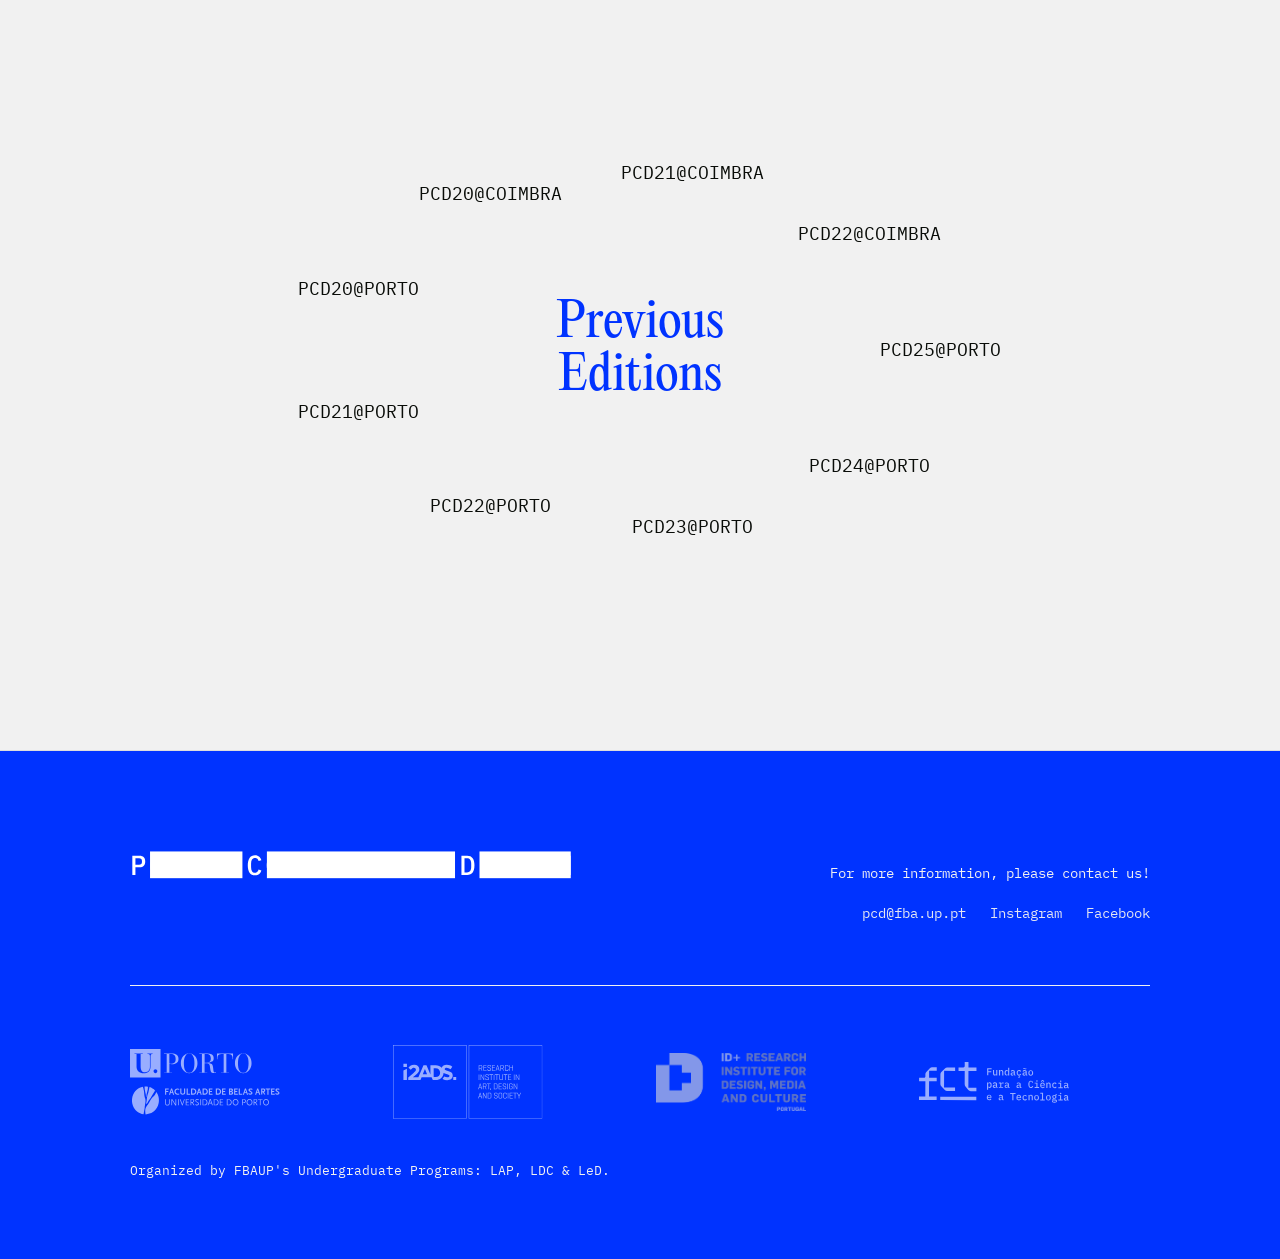
==== commit 2c49fead: "Program now begins open. Footer image has blur" ====
--- a/index.html
+++ b/index.html
@@ -204,16 +204,23 @@
         <li class="programCategory">Keynote</li> &nbsp;
         <li>Sara Orsi</li>&nbsp;
         <li class="programBold">Dialogues on Techno-Culture: Power, Visibility and Temporality</li>
-        <li><button class="toggle-btn">+</button></li>
+        <li><button class="toggle-btn">—</button></li>
       </ul>
-      <div class="programDropped closed">
+      <div class="programDropped">
           <div class="programImg">
             <div>
           <img class="img" src="images/sara-orsi_guillaume-vieira_large.png">
           </div>
           <figcaption class="image-caption">Sara Orsi: web designer, creative coder, researcher, and educator</figcaption>
           </div>
-        <div class="programText"><span>Presented through open</span>
+        <div class="programText">
+          <span>Drawing on ongoing theoretical and artistic research at the intersection of digital technology
+and contemporary culture, the lecture examines how relations of power, visibility, and
+temporality are being reshaped by techno-culture, and how artistic practices respond to these
+reconfigurations. To address such questions, it develops along three main, yet
+complementary, axes: power relations under algorithmic governance, regimes of visibility
+whitin digital infrastructures, and the paradoxical temporality of computing.<span><br><br>
+          <span>Presented through open</span>
           <span> dialogues between</span>
           <span>theoretical approaches</span>
           <span>a curated</span>
@@ -231,9 +238,9 @@
           <li class="programCategory">Keynote</li>&nbsp;
           <li>Filipe Pais</li>&nbsp;
           <li class="programBold">Resist and Compose with Friction</li>
-          <li><button class="toggle-btn">+</button></li>
+          <li><button class="toggle-btn">—</button></li>
         </ul>
-        <div class="programDropped closed program2">
+        <div class="programDropped program2">
           <div class="programImg">
             <div>
           <img class="img" src="images/FPAIS—2016_900x900.png">
--- a/styles.css
+++ b/styles.css
@@ -1872,7 +1872,8 @@
 
 
 body.is-scrolling .partner-logo img {
-  filter: brightness(0) invert(1) !important; /* Keeps them white/visible during scroll */
+  /* filter: brightness(0) invert(1) !important; */
+  filter: blur(20px); 
 }
 
 
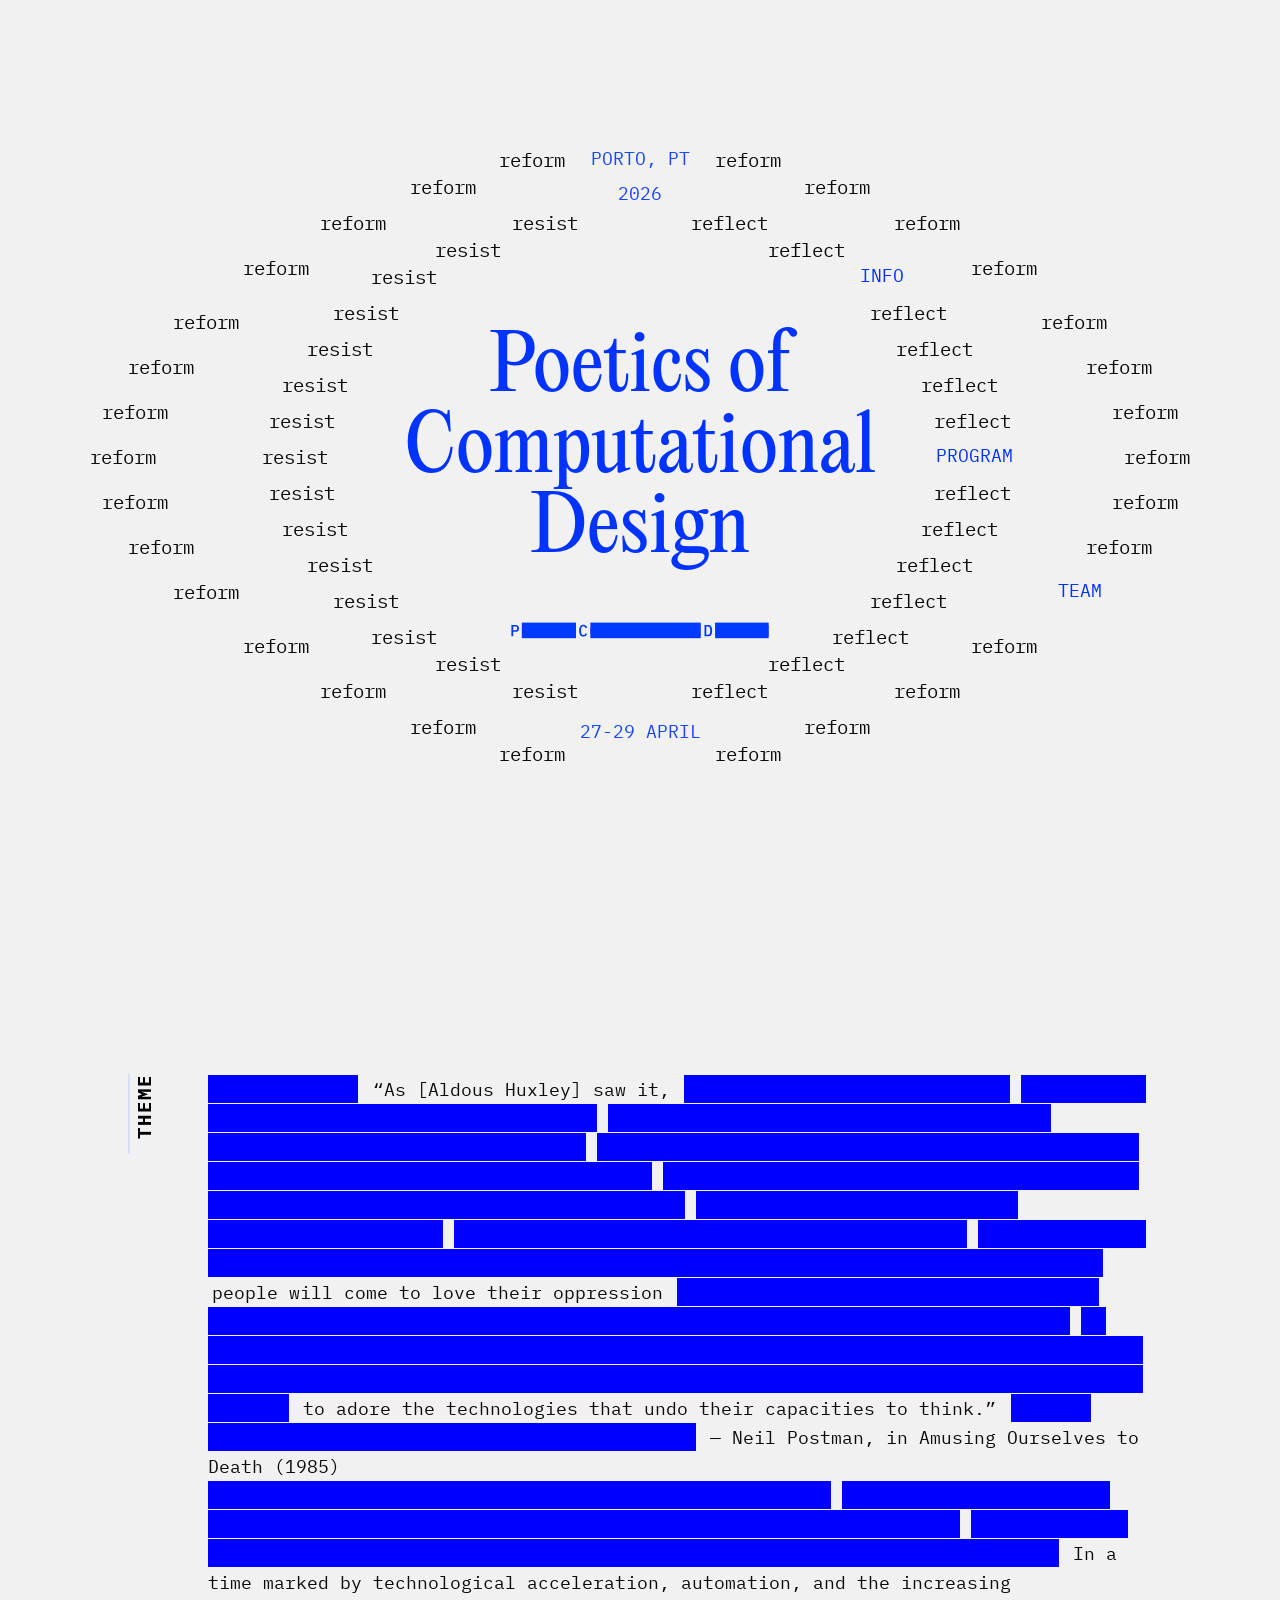
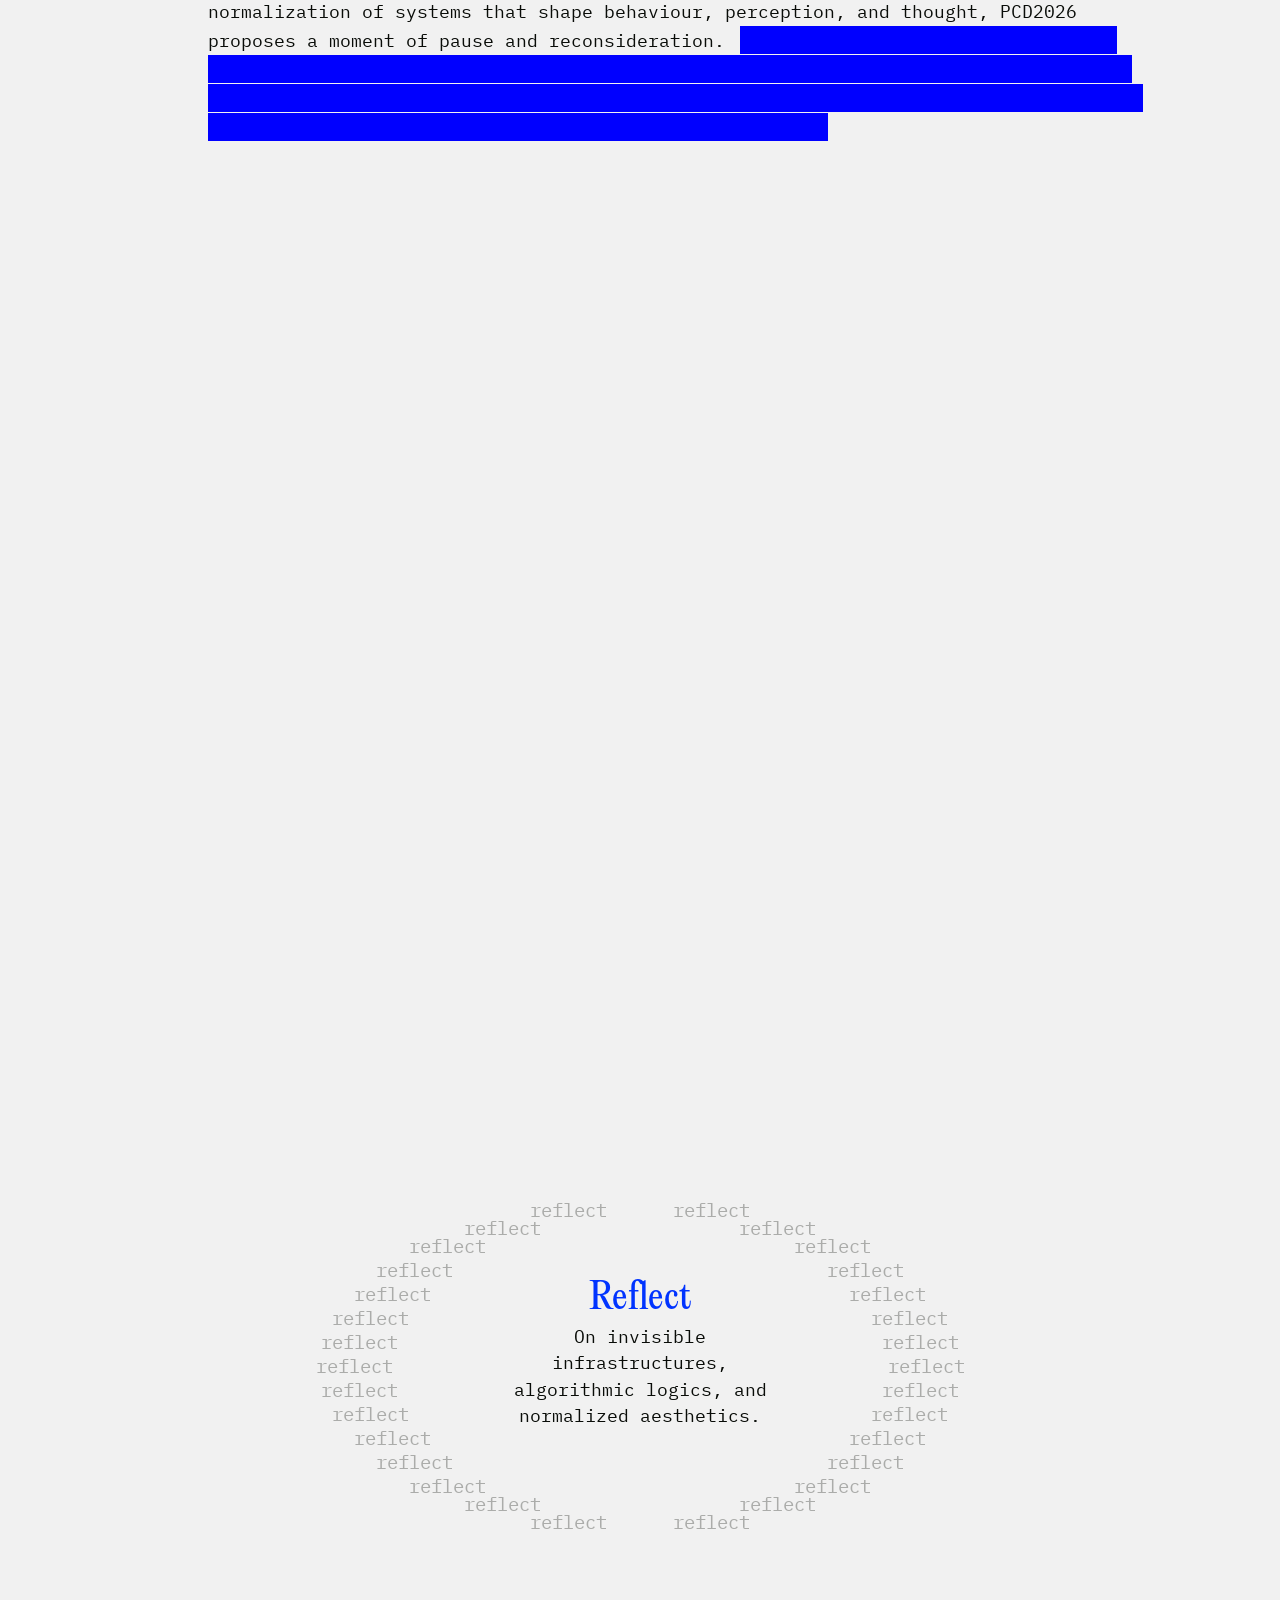
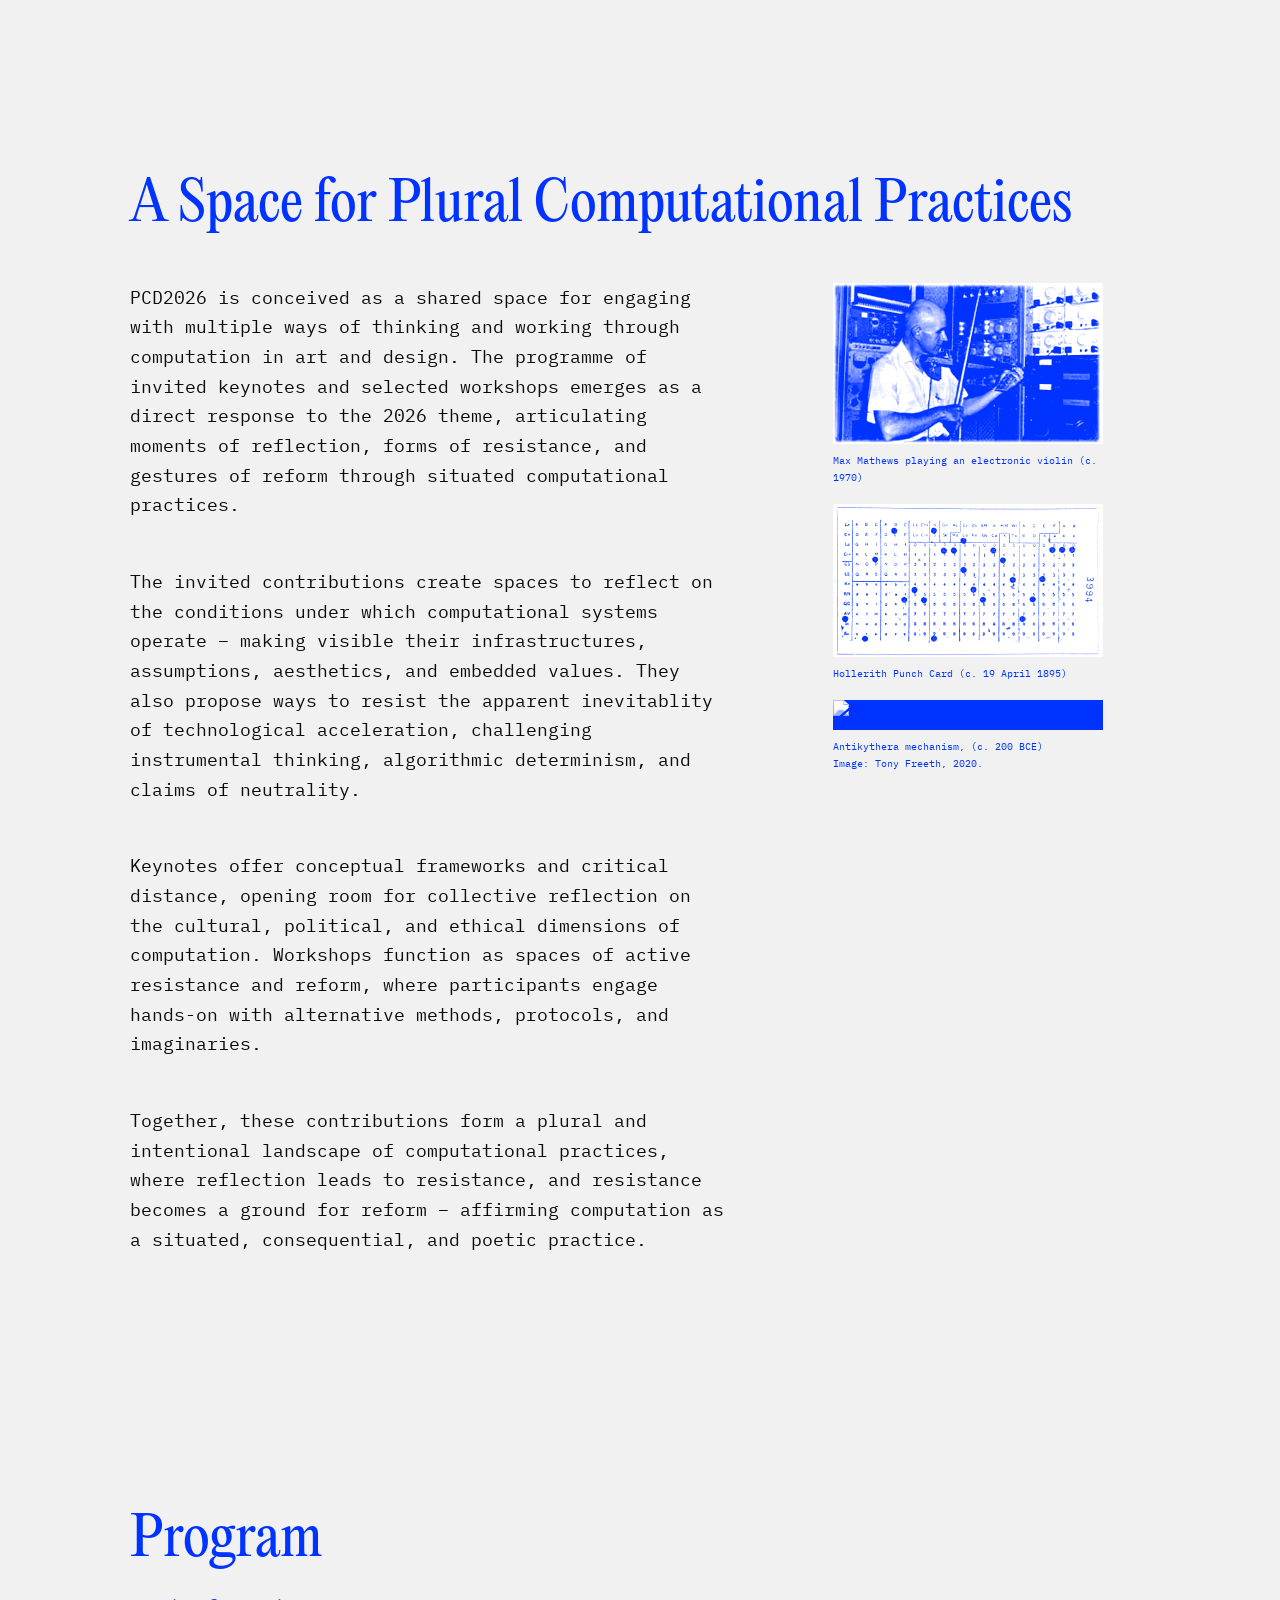
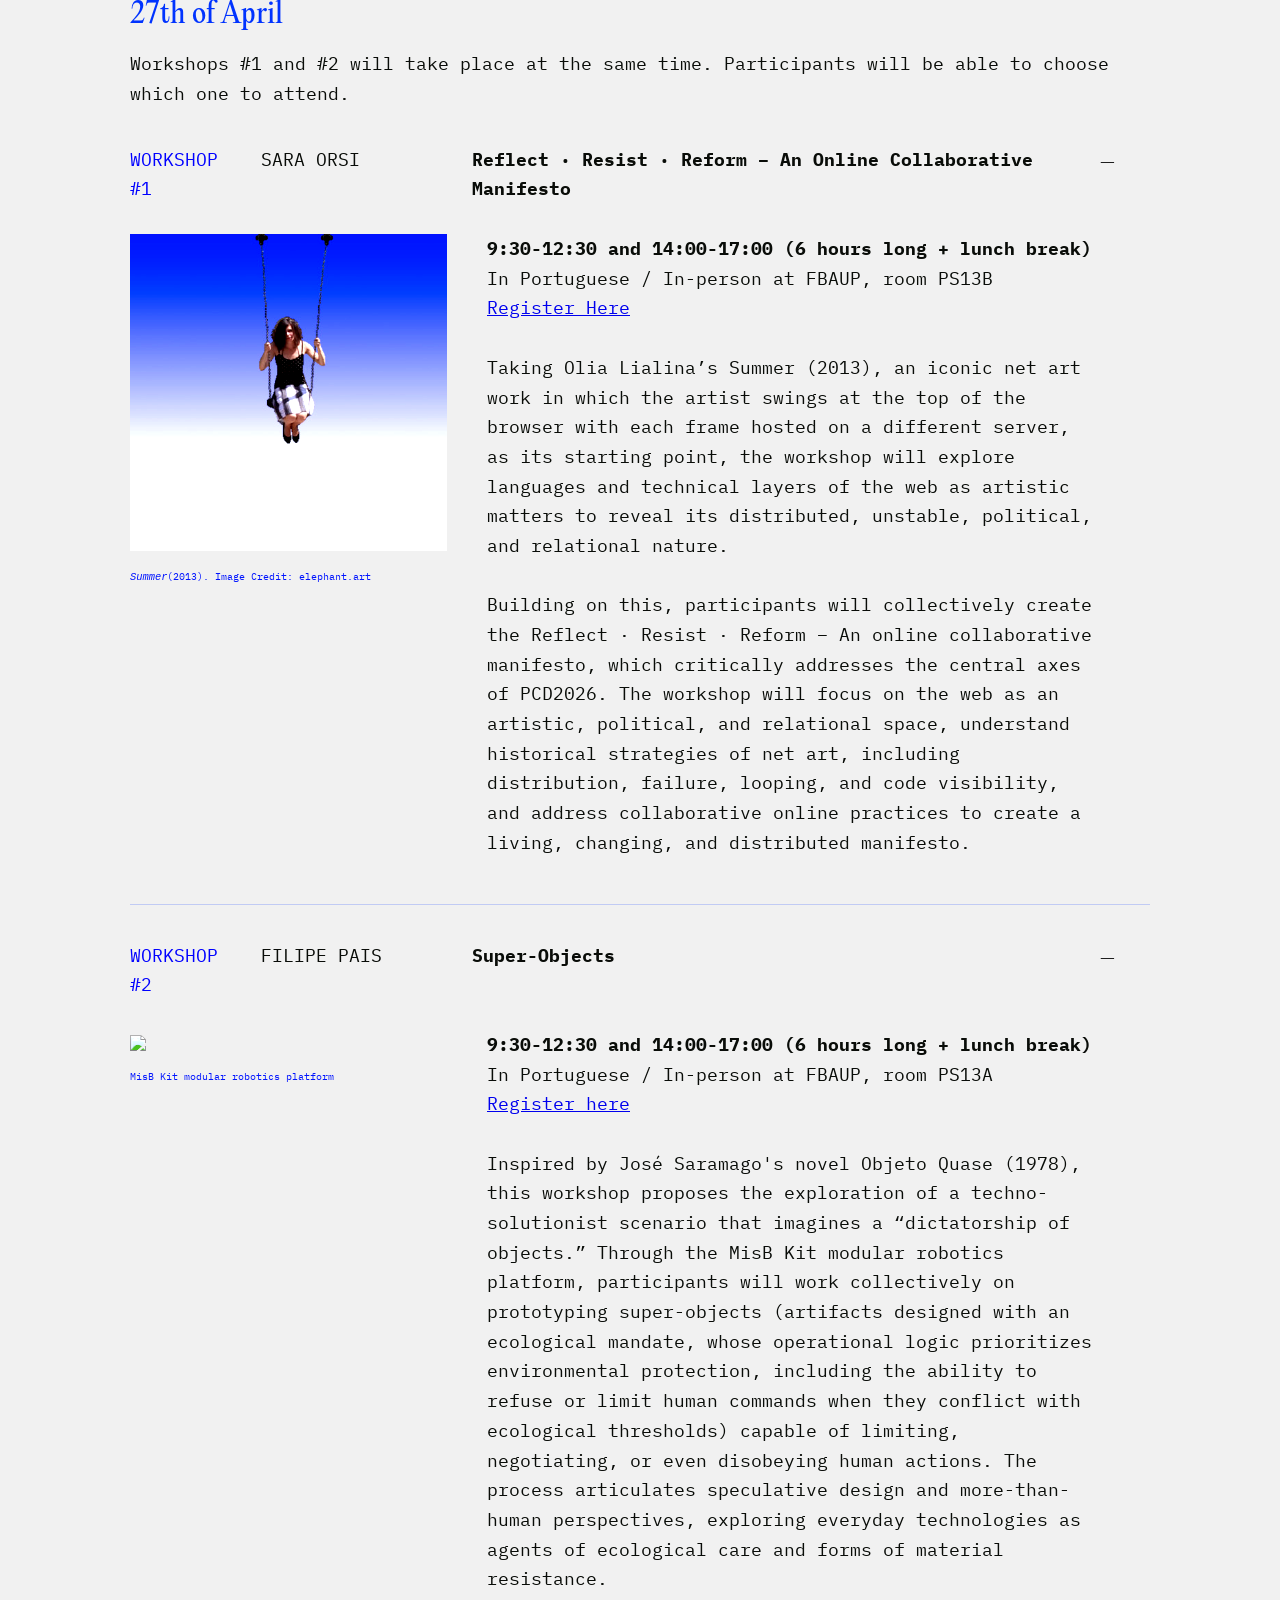
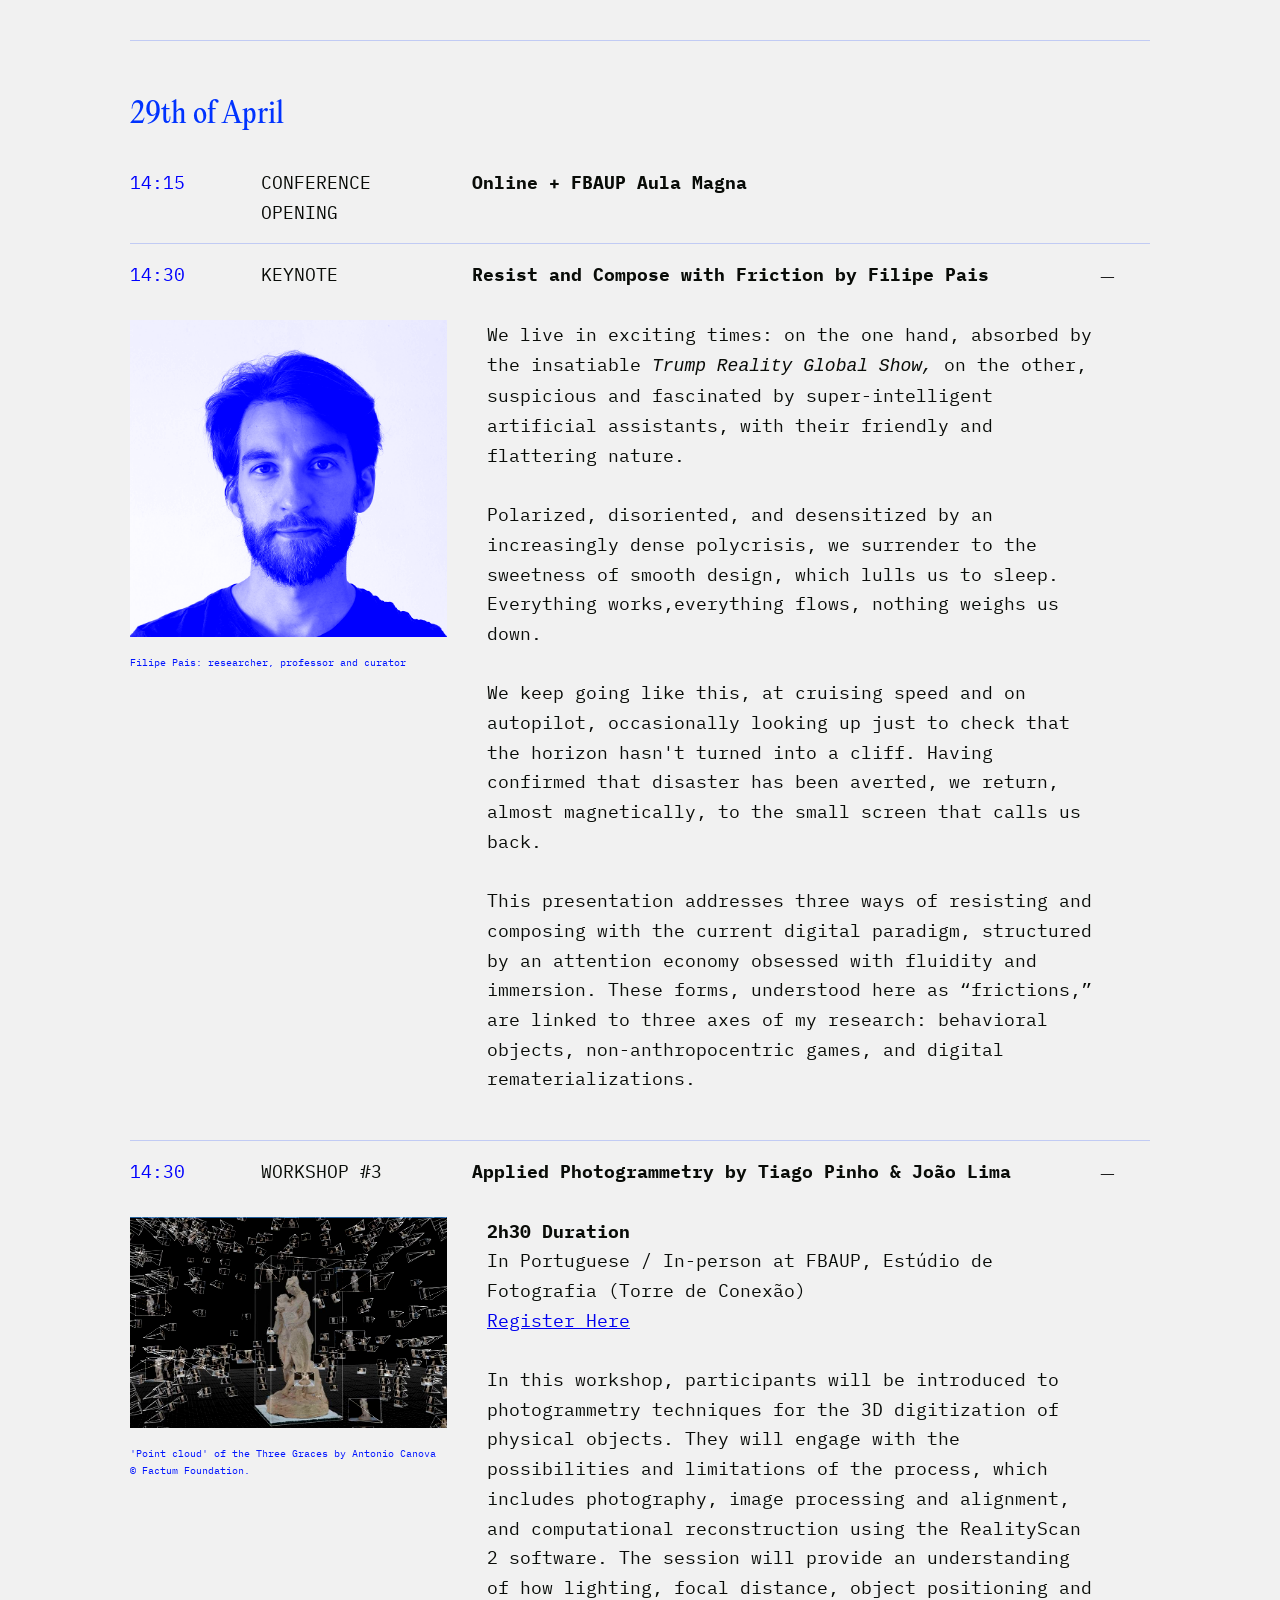
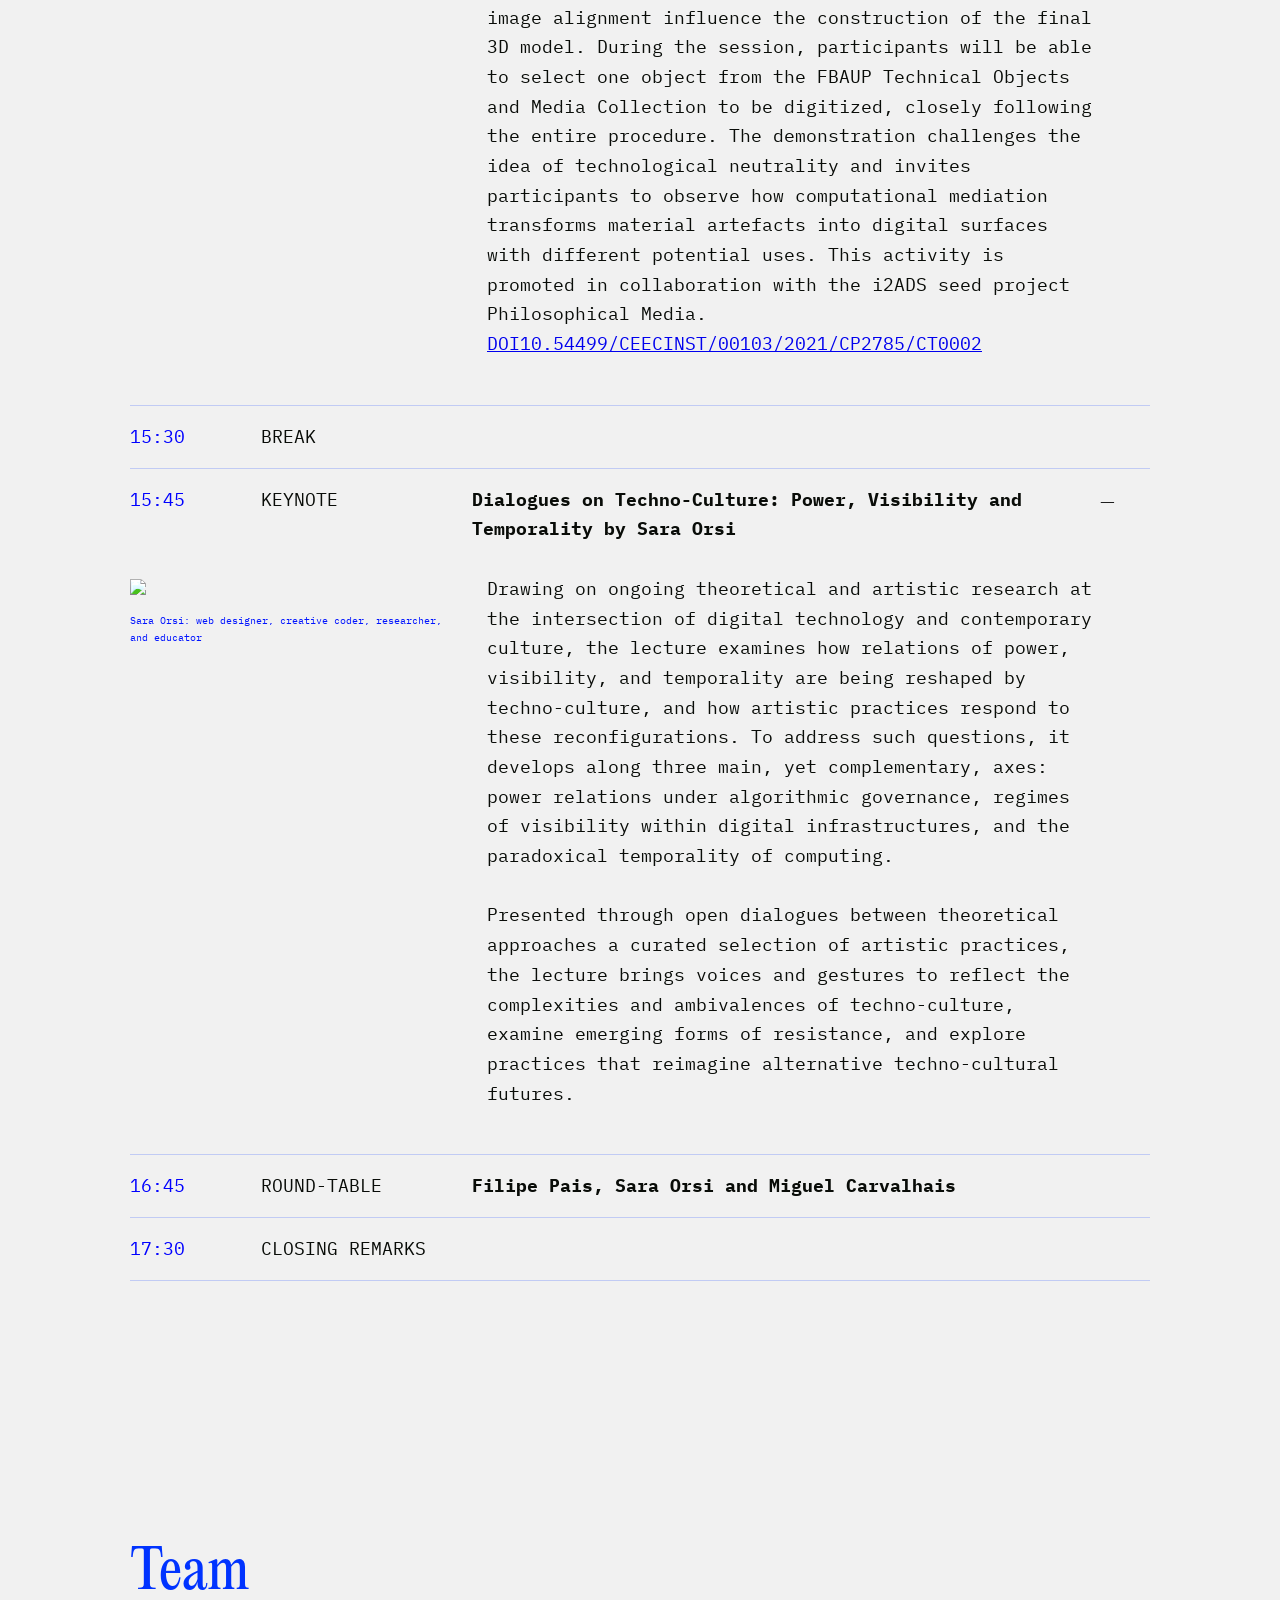
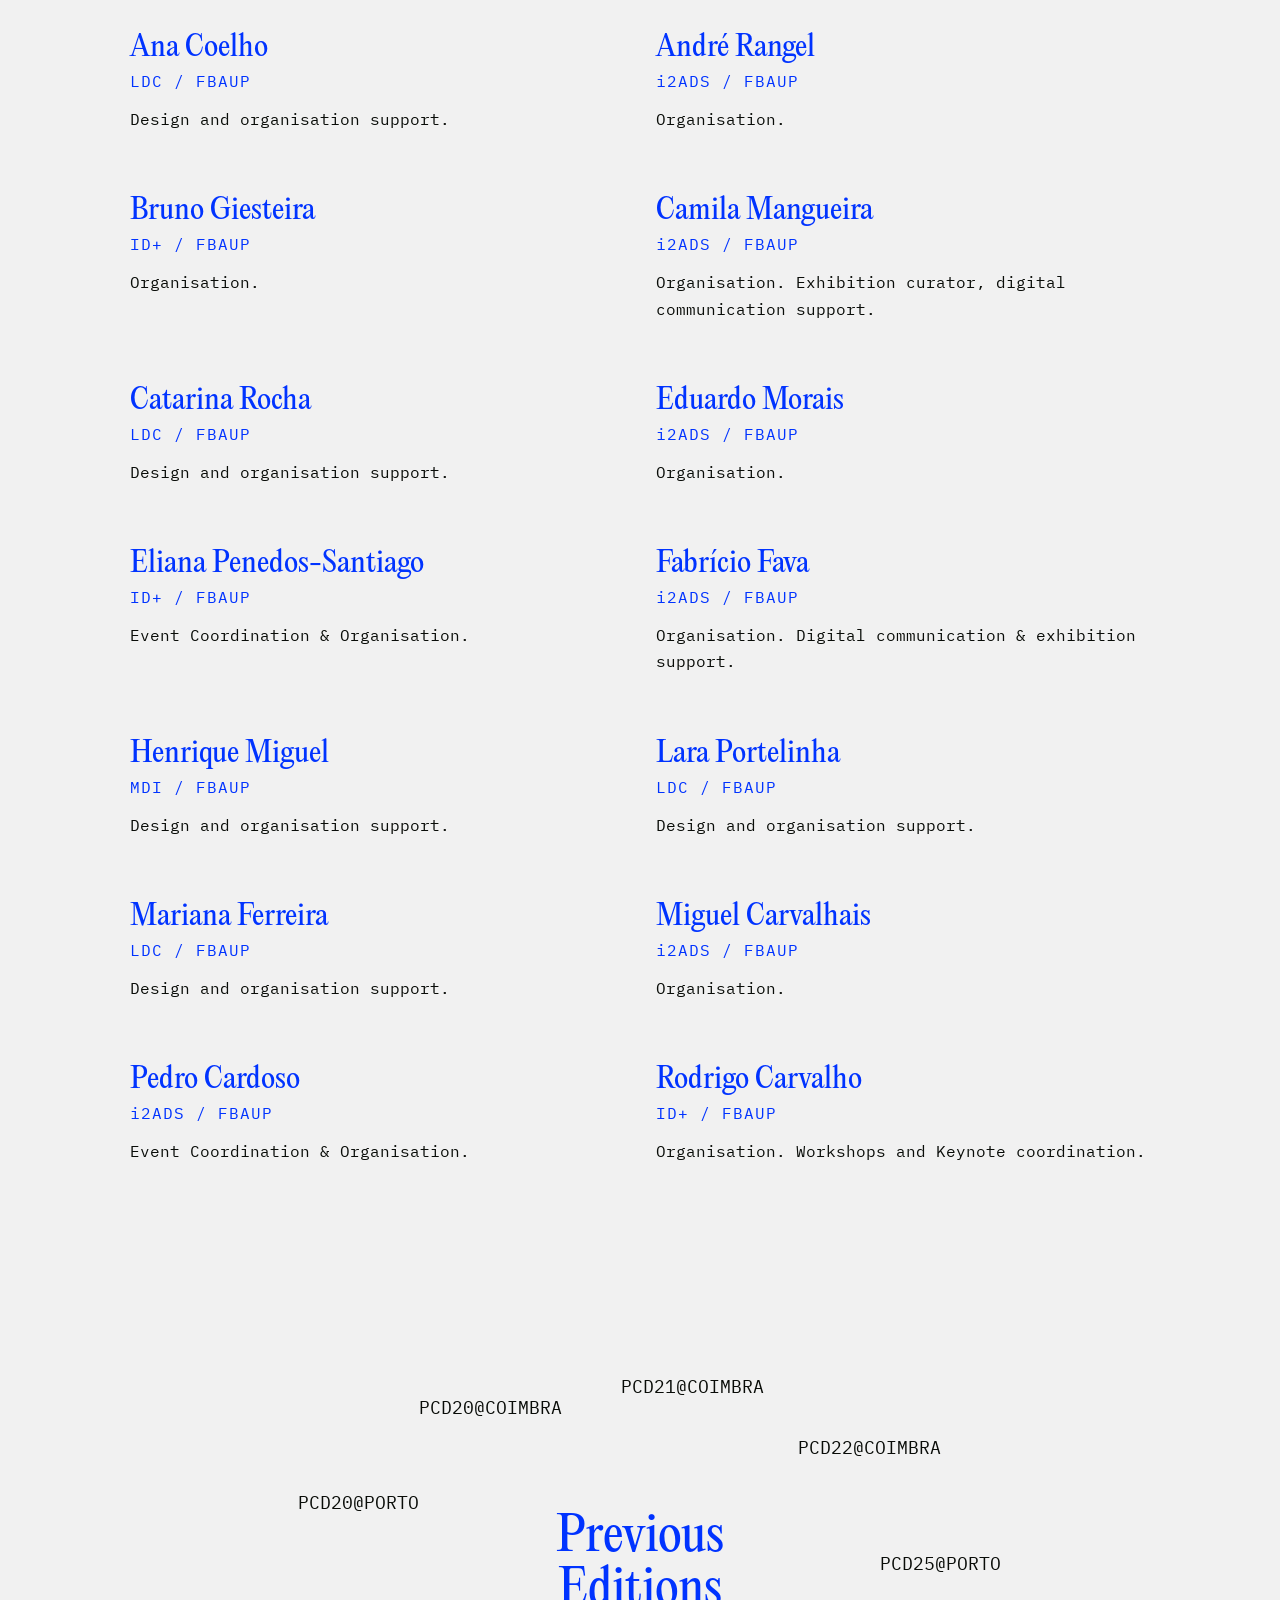
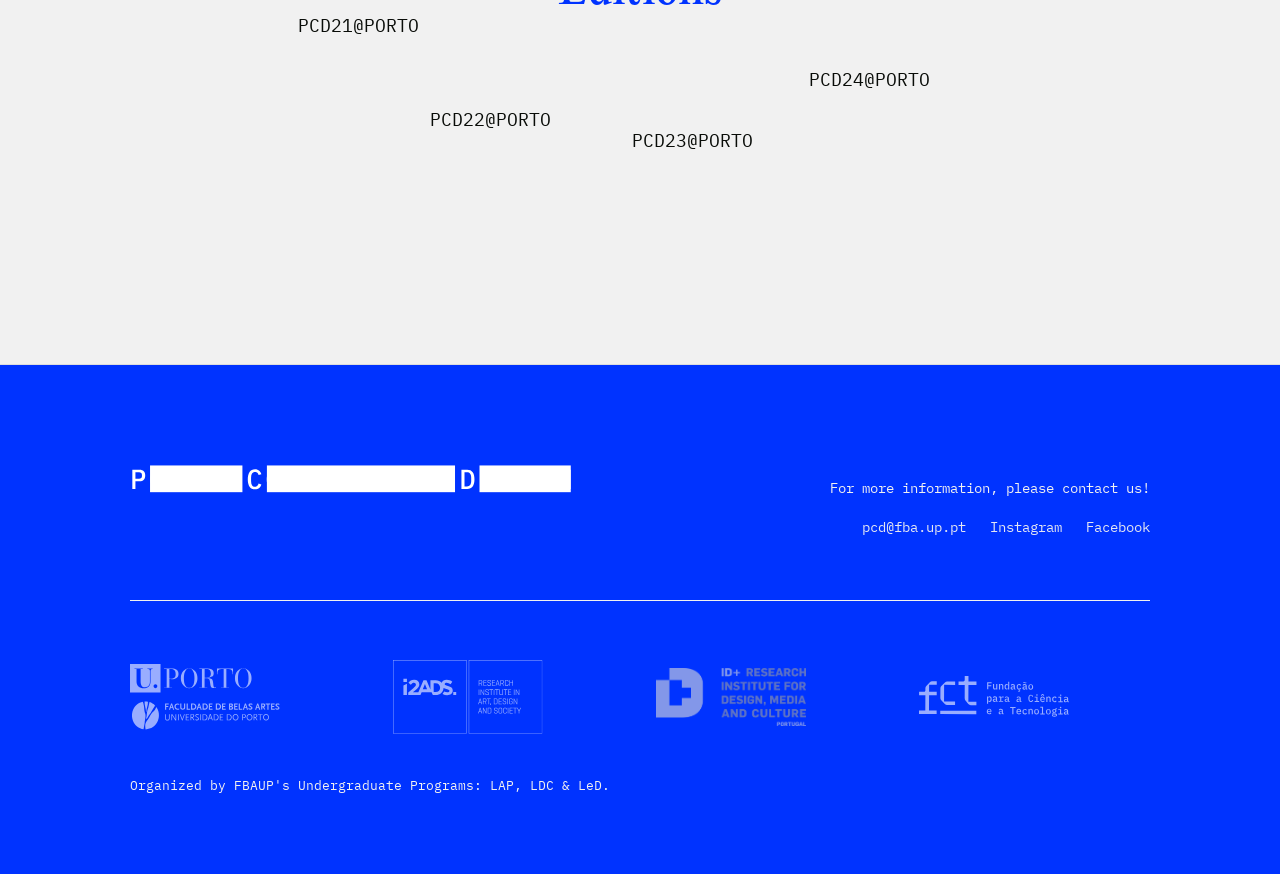
==== commit 0a8c4da4: "added full program dates and times" ====
--- a/index.html
+++ b/index.html
@@ -33,7 +33,7 @@
       </div>
       <h1>Poetics of<br>Computational<br>Design</h1>
       <div class="hero-footer">
-        <span class="hero-meta-text">APRIL 29</span>
+        <span class="hero-meta-text">27-29 APRIL</span>
         <!-- <div class="badge-container">
           <img src="images/PCD_LOGO_blue_v02.svg" alt="PCD.26" class="badge-svg-file">
         </div> -->
@@ -194,50 +194,81 @@
  <section id="program">
     <div class="practices-container">
       <h2 class="practices-title">Program</h2>
-      <span class="member-name">27th & 28th of April</span>
-      <p>Full program to be announced soon, stay tuned!</p>
-      <br>
-      <span class="member-name">29th of April</span> 
+      <span class="member-name">27<sup>th</sup> of April</span>
+      <p> Workshops #1 and #2 will take place at the same time. Participants will be able to choose which one to attend.</p>
       <div class="programGeral">
       <div class="programDiv">
       <ul class="programUndropped program1" onclick="toggleDropdown(this)" style="cursor: pointer;">
-        <li class="programCategory">Keynote</li> &nbsp;
-        <li>Sara Orsi</li>&nbsp;
-        <li class="programBold">Dialogues on Techno-Culture: Power, Visibility and Temporality</li>
+        <li class="programCategory">Workshop #1</li> &nbsp;
+        <li>SARA ORSI</li>&nbsp;
+        <li class="programBold">Reflect · Resist · Reform – An Online Collaborative Manifesto</li>
         <li><button class="toggle-btn">—</button></li>
       </ul>
       <div class="programDropped">
           <div class="programImg">
             <div>
-          <img class="img" src="images/sara-orsi_guillaume-vieira_large.png">
-          </div>
-          <figcaption class="image-caption">Sara Orsi: web designer, creative coder, researcher, and educator</figcaption>
+          <img class="img" src="images/olia_v01.jpg">
+          </div>
+          <figcaption class="image-caption"><i>Summer</i>(2013). Image Credit: elephant.art</figcaption>
           </div>
         <div class="programText">
-          <span>Drawing on ongoing theoretical and artistic research at the intersection of digital technology
-and contemporary culture, the lecture examines how relations of power, visibility, and
-temporality are being reshaped by techno-culture, and how artistic practices respond to these
-reconfigurations. To address such questions, it develops along three main, yet
-complementary, axes: power relations under algorithmic governance, regimes of visibility
-whitin digital infrastructures, and the paradoxical temporality of computing.<span><br><br>
-          <span>Presented through open</span>
-          <span> dialogues between</span>
-          <span>theoretical approaches</span>
-          <span>a curated</span>
-          <span>selection of artistic practices,</span>
-          <span>the lecture brings</span>
-          <span>voices and gestures to reflect </span>
-          <span>the complexities</span>
-          <span>and ambivalences of techno-culture,</span>
-          <span>examine emerging forms of resistance,</span>
-          <span>and explore practices that reimagine alternative techno-cultural futures.</span></div>
-      </div>
+          <span><b>9:30-12:30 and 14:00-17:00 (6 hours long + lunch break)</b><br>
+          In Portuguese / In-person at FBAUP, room PS13B<br>
+          <a href="https://forms.gle/xNBioJNPa8n7vcCq9">Register Here</a><br><br>
+          
+          Taking Olia Lialina’s Summer (2013), an iconic net art work in which the artist swings at the top of the browser with 
+          each frame hosted on a different server, as its starting point, the workshop will explore languages and technical layers 
+          of the web as artistic matters to reveal its distributed, unstable, political, and relational nature. <br><br>
+          Building on this, participants will collectively create the Reflect · Resist · Reform – An online collaborative manifesto,
+          which critically addresses the central axes of PCD2026. The workshop will focus on the web as an artistic, political, and 
+          relational space, understand historical strategies of net art, including distribution, failure, looping, and code 
+          visibility, and address collaborative online practices to create a living, changing, and distributed manifesto.</span>
+        </div>
+      </div>
+      </div>
+      <div class="programGeral">
+      <div class="programDiv">
+      <ul class="programUndropped program1" onclick="toggleDropdown(this)" style="cursor: pointer;">
+        <li class="programCategory">Workshop #2</li> &nbsp;
+        <li>FILIPE PAIS</li>&nbsp;
+        <li class="programBold">Super-Objects</li>
+        <li><button class="toggle-btn">—</button></li>
+      </ul>
+      <div class="programDropped">
+          <div class="programImg">
+            <div>
+          <img class="img" src="images/MisbKit.gif">
+          </div>
+          <figcaption class="image-caption">MisB Kit modular robotics platform</figcaption>
+          </div>
+        <div class="programText">
+          <span><b>9:30-12:30 and 14:00-17:00 (6 hours long + lunch break)</b><br>
+          In Portuguese / In-person at FBAUP, room PS13A<br>
+          <a href="https://forms.gle/jUst4cStYM4UTKTd7">Register here</a><br><br>
+          
+          Inspired by José Saramago's novel Objeto Quase (1978), this workshop proposes the exploration of a 
+          techno-solutionist scenario that imagines a “dictatorship of objects.” Through the MisB Kit modular robotics platform,
+          participants will work collectively on prototyping super-objects (artifacts designed with an ecological mandate, whose
+          operational logic prioritizes environmental protection, including the ability to refuse or limit human commands when they
+          conflict with ecological thresholds) capable of limiting, negotiating, or even disobeying human actions. The process articulates speculative design and more-than-human perspectives, exploring everyday technologies as agents of ecological care and forms of material resistance.</span>
+        </div>
+      </div>
+      </div>
+      <br><br>
+      <span class="member-name">29<sup>th</sup> of April</span>
+      <div class="programGeral">
+      <div class="programDiv">
+        <ul class="programUndropped program1">
+        <li class="programCategory">14:15</li> &nbsp;
+        <li>CONFERENCE OPENING</li>&nbsp;
+        <li class="programBold">Online + FBAUP Aula Magna</li>
+      </ul>
       </div>
       <div class="programDiv">
         <ul class="programUndropped program2" onclick="toggleDropdown(this)" style="cursor: pointer;">
-          <li class="programCategory">Keynote</li>&nbsp;
-          <li>Filipe Pais</li>&nbsp;
-          <li class="programBold">Resist and Compose with Friction</li>
+          <li class="programCategory">14:30</li>&nbsp;
+          <li>KEYNOTE</li>&nbsp;
+          <li class="programBold">Resist and Compose with Friction by Filipe Pais</li>
           <li><button class="toggle-btn">—</button></li>
         </ul>
         <div class="programDropped program2">
@@ -251,20 +282,115 @@
             <span> Global Show,</i></span>
             <span>on the other, suspicious and fascinated</span>
             <span>by super-intelligent artificial assistants,</span>
-  <span> with their friendly and flattering nature.<br></span>
-  <span><br>Polarized, disoriented, and desensitized</span>
-  <span>by an increasingly dense polycrisis,</span>
-  <span>we surrender to the sweetness</span>
-  <span>of smooth design, which lulls us to sleep.</span>
-  <span>Everything works,everything flows, nothing weighs us down.<br></span>
-  <span><br>We keep going like this,</span>
-  <span>at cruising speed and on autopilot, occasionally looking up</span>
-  <span>just to check that the horizon</span>
-  <span>hasn't turned into a cliff. Having confirmed that disaster has been averted, we return, almost magnetically, to the small</span>
-  <span>screen that calls us back.<br> <br>This presentation addresses three ways of resisting and composing with the current digital paradigm, structured by an attention economy</span>
-  <span>obsessed with fluidity and immersion. These forms, understood here as “frictions,” are linked to three axes of my research: behavioral objects, non-anthropocentric games, and digital rematerializations.</span></div>
-        </div>
-      </div></div>
+            <span> with their friendly and flattering nature.<br></span>
+            <span><br>Polarized, disoriented, and desensitized</span>
+            <span>by an increasingly dense polycrisis,</span>
+            <span>we surrender to the sweetness</span>
+            <span>of smooth design, which lulls us to sleep.</span>
+            <span>Everything works,everything flows, nothing weighs us down.<br></span>
+            <span><br>We keep going like this,</span>
+            <span>at cruising speed and on autopilot, occasionally looking up</span>
+            <span>just to check that the horizon</span>
+            <span>hasn't turned into a cliff. Having confirmed that disaster has been averted, we return, almost magnetically, to the small</span>
+            <span>screen that calls us back.<br> <br>This presentation addresses three ways of resisting and composing with the current digital paradigm, structured by an attention economy</span>
+            <span>obsessed with fluidity and immersion. These forms, understood here as “frictions,” are linked to three axes of my research: behavioral objects, non-anthropocentric games, and digital rematerializations.</span></div>
+        </div>
+      </div>
+      <!-- WORKSHOP #3 -->
+      <div class="programDiv">
+        <ul class="programUndropped program1" onclick="toggleDropdown(this)" style="cursor: pointer;">
+          <li class="programCategory">14:30</li> &nbsp;
+          <li>WORKSHOP #3</li>&nbsp;
+          <li class="programBold">Applied Photogrammetry by Tiago Pinho & João Lima</li>
+          <li><button class="toggle-btn">—</button></li>
+        </ul>
+        <div class="programDropped">
+            <div class="programImg">
+              <div>
+            <img class="img" src="images/photogrammetry_01.jpg">
+            </div>
+            <figcaption class="image-caption">'Point cloud' of the Three Graces by Antonio Canova © Factum Foundation.</figcaption>
+            </div>
+          <div class="programText">
+            <span><b>2h30 Duration </b><br>
+            In Portuguese / In-person at FBAUP, Estúdio de Fotografia (Torre de Conexão)<br>
+            <a href="https://forms.gle/g56gDnN3SgskxHH38">Register Here</a><br><br>
+
+            In this workshop, participants will be introduced to photogrammetry techniques for the 3D digitization of physical 
+            objects. They will engage with the possibilities and limitations of the process, which includes photography, image 
+            processing and alignment, and computational reconstruction using the RealityScan 2 software. The session will provide an
+            understanding of how lighting, focal distance, object positioning and image alignment influence the construction of the 
+            final 3D model. During the session, participants will be able to select one object from the FBAUP Technical Objects and
+            Media Collection to be digitized, closely following the entire procedure. The demonstration challenges the idea of 
+            technological neutrality and invites participants to observe how computational mediation transforms material artefacts 
+            into digital surfaces with different potential uses. This activity is promoted in collaboration with the i2ADS
+            seed project Philosophical Media.<br> <a href="https://sciproj.ptcris.pt/13319EEC"> DOI10.54499/CEECINST/00103/2021/CP2785/CT0002</a> </span>
+          </div>
+        </div>
+      </div>
+      <!-- BREAK -->
+      <div class="programDiv">
+        <ul class="programUndropped program1">
+        <li class="programCategory">15:30</li> &nbsp;
+        <li>BREAK</li>&nbsp;
+        <li></li>
+        <li></li>
+      </ul>
+      </div>
+      <!-- ORSI KEYNOTE -->
+      <div class="programDiv">
+        <ul class="programUndropped program1" onclick="toggleDropdown(this)" style="cursor: pointer;">
+          <li class="programCategory">15:45</li>&nbsp; 
+          <li>KEYNOTE</li> &nbsp;
+          <li class="programBold">Dialogues on Techno-Culture: Power, Visibility and Temporality by Sara Orsi</li>
+          <li><button class="toggle-btn">—</button></li>
+        </ul>
+        <div class="programDropped">
+            <div class="programImg">
+              <div>
+            <img class="img" src="images/sara-orsi_guillaume-vieira_large.png">
+            </div>
+            <figcaption class="image-caption">Sara Orsi: web designer, creative coder, researcher, and educator</figcaption>
+            </div>
+          <div class="programText">
+            <span>Drawing on ongoing theoretical and artistic research at the intersection of digital technology
+            and contemporary culture, the lecture examines how relations of power, visibility, and
+            temporality are being reshaped by techno-culture, and how artistic practices respond to these
+            reconfigurations. To address such questions, it develops along three main, yet
+            complementary, axes: power relations under algorithmic governance, regimes of visibility
+            within digital infrastructures, and the paradoxical temporality of computing.<span><br><br>
+            <span>Presented through open</span>
+            <span> dialogues between</span>
+            <span>theoretical approaches</span>
+            <span>a curated</span>
+            <span>selection of artistic practices,</span>
+            <span>the lecture brings</span>
+            <span>voices and gestures to reflect </span>
+            <span>the complexities</span>
+            <span>and ambivalences of techno-culture,</span>
+            <span>examine emerging forms of resistance,</span>
+            <span>and explore practices that reimagine alternative techno-cultural futures.</span></div>
+        </div>
+      </div>
+      </div>
+      <div class="programDiv">
+        <ul class="programUndropped program1">
+          <li class="programCategory">16:45</li> &nbsp;
+          <li>ROUND-TABLE</li>&nbsp;
+          <li class="programBold">Filipe Pais, Sara Orsi and Miguel Carvalhais</li>
+          <li></li>
+          <li></li>
+        </ul>
+      </div>
+      <div class="programDiv">
+        <ul class="programUndropped program1">
+          <li class="programCategory">17:30</li> &nbsp;
+          <li>CLOSING REMARKS</li>&nbsp;
+          <li></li>
+          <li></li>
+        </ul>
+      </div>
+    </div>
     </div>
   </section>
 
--- a/styles.css
+++ b/styles.css
@@ -24,6 +24,15 @@
   background: #f1f1f1;
   color: var(--black);
   overflow-x: hidden;
+}
+
+h3{
+  font-family: "IBM Plex Mono", monospace;
+  font-size: 1.2em;
+  line-height: 1.4;
+  color: var(--black);
+  font-weight: 400;
+  margin-bottom: 0.5em;
 }
 
 :root {
@@ -639,29 +648,52 @@
 .programGeral{
   margin-top: 20px;
 }
+
+.programDiv{
+  border-bottom: 1px solid rgba(0, 51, 255, 0.2);
+  padding: 1rem 0;
+}
+
 .programUndropped{
   display: flex;
+  align-items: flex-start;
   list-style-type: none;
-  margin-top: 5px;
-  margin-bottom: 5px;
+  /* margin-top: 5px;
+  margin-bottom: 5px; */
   padding: 0;
+  margin: 0;
+  width: 100%;
 }
 .programBold{
+  flex-grow: 1;
   font-weight: bold;
 }
 .programCategory{
+  width: 120px;
+  flex-shrink: 0;
   text-transform: uppercase;
   color: #0000ff;
 }
+
+.programUndropped li:last-child {
+  margin-left: auto;
+}
+
+.programUndropped li:nth-child(2) {
+  width: 200px; /* FIXED WIDTH */
+  flex-shrink: 0;
+  color: var(--black);
+}
+
 li{
   padding-right: 30px;
 }
-ul :last-child{
+/* ul :last-child{
   color: #0000ff;
   padding-right: 0px !important;
-  margin-left: -10px !important;
+  margin-left: -10px !important; 
   font-weight: 600;
-}
+} */
 ul button{
   background-color: transparent;
   border-width: 0cap;
@@ -1427,11 +1459,11 @@
   /* TEST */
   .theme-visual-zone {
     height: auto !important;
-    margin-top: 0 !important; /* Remove negative margins if you had them */
+    margin-top: 0 !important; 
     padding: 2rem 0;
   }
 
-  /* 2. Turn the 'Stage' into a simple vertical wrapper */
+  
   .theme-center-stage {
     position: static !important;
     transform: none !important;
@@ -1453,7 +1485,7 @@
   }
 
   .theme-container {
-    padding: 0 10%; /* Uses 10% of the screen width as a gutter */
+    padding: 0 10%; 
     width: 100%;
   }
 
@@ -1544,22 +1576,30 @@
   } */
 
   /* Center the title more aggressively since the 'halo' is gone */
+  
   .hero-center {
-    padding: 0 1rem;
+    display: flex !important;
+    flex-direction: column !important;
+    justify-content: center;
+    align-items: center !important;
+    height: 100vh;
+    padding: 20px;
+    position: relative;
   }
 
   .hero h1 {
     display: inline-block !important;
-    font-size: 3rem;
+    font-size: 2.75rem;
     background-color: #f1f1f1;
     opacity: 0.9;
     background-blend-mode: overlay;
-    /* box-shadow: 0 0 0 10px #f1f1f1; */
     -webkit-box-decoration-break: clone;
     box-decoration-break: clone;
     line-height: 1.2;
     z-index: 2;
-  }
+    margin: 0;
+  }
+
 
   /* Hide the radial 'word-layer' on very small screens to keep it clean */
   /* Or reduce their font-size if you want to keep the 'dust' effect */
@@ -1913,14 +1953,19 @@
     flex-direction: column; 
     align-items: flex-start;
     gap: 0.2rem;
-    border-bottom: 1px solid rgba(0, 51, 255, 0.2);
-    padding-bottom: 1rem;
+    /* border-bottom: 1px solid rgba(0, 51, 255, 0.2);
+    padding-bottom: 1rem; */
     position: relative;
   }
 
   .programUndropped li {
     padding-right: 0 !important;
     margin-left: 0 !important;
+  }
+
+  .programCategory, 
+  .programUndropped li:nth-child(2) {
+    width: auto; /* Allow natural width on mobile */
   }
 
   
@@ -1947,4 +1992,49 @@
     transition: background-color 0.4s cubic-bezier(0.25, 1, 0.5, 1), 
                 color 0.4s cubic-bezier(0.25, 1, 0.5, 1) !important;
   }
-}+}
+
+@media (max-width: 932px) {
+  /* 1. Target the specific ID causing the overlap */
+  #main-logo-badge {
+    /* Kill the absolute positioning and the data-top/center logic */
+    /* position: relative !important; */
+    top: auto ;
+    /* left: auto !important; */
+    /* transform: none !important; */
+    
+    /* Center it manually in the flow */
+    margin: 0.75em auto ; 
+    display: flex ;
+    justify-content: center;
+    
+    /* Control the size so it doesn't explode horizontally */
+    width: 280px; 
+    z-index: 100;
+  }
+
+  /* 2. Ensure the link and image inside follow suit */
+  #main-logo-badge a, 
+  #main-logo-badge .badge-svg-file {
+    width: 100%;
+    height: auto;
+    display: block;
+  }
+}
+
+/* 3. Special tweak for Landscape (Horizontal) */
+@media (max-width: 932px) and (orientation: landscape) {
+  #main-logo-badge {
+    margin: 1rem auto !important; /* Tighter margin for short screens */
+    width: 200px !important;      /* Smaller logo for horizontal */
+  }
+
+  .hero-meta{
+    top:2%;
+  }
+
+  .hero h1 {
+    font-size: 2em;
+    margin-bottom: 2.5em;
+  }
+}
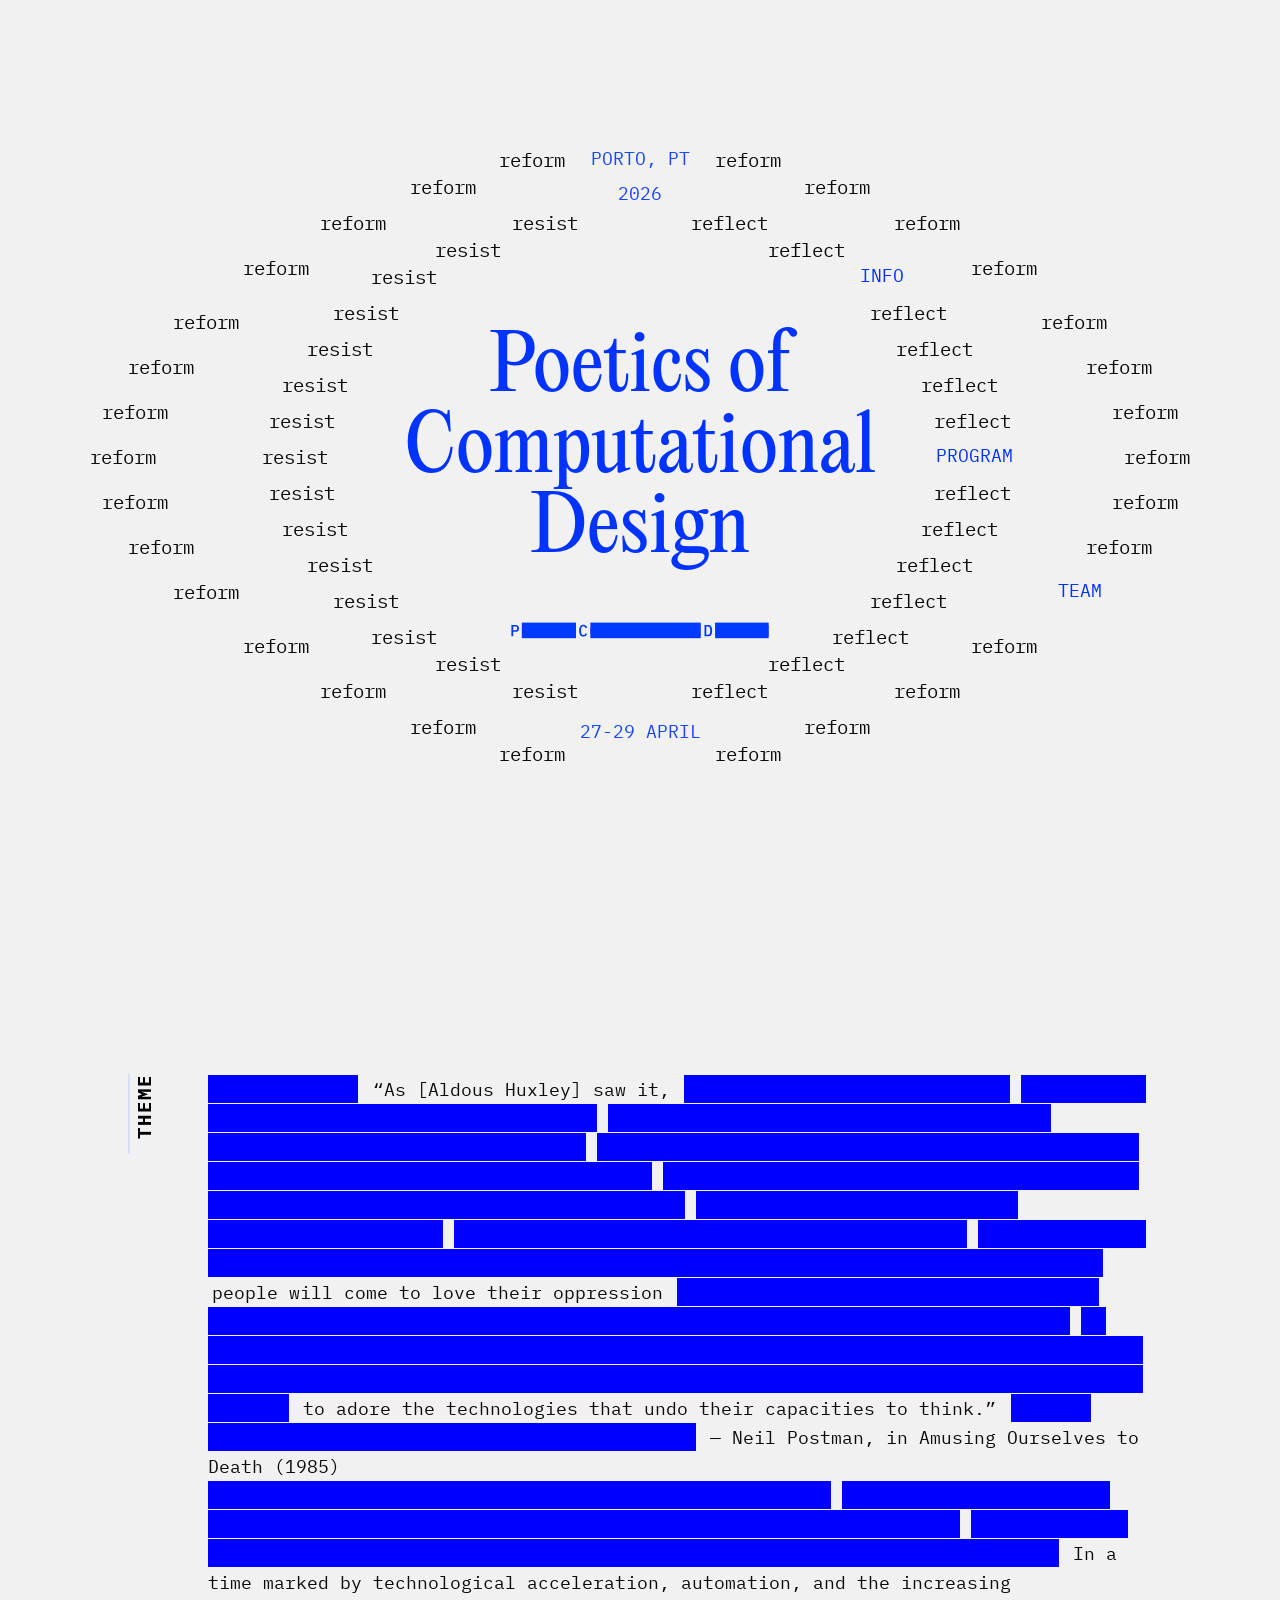
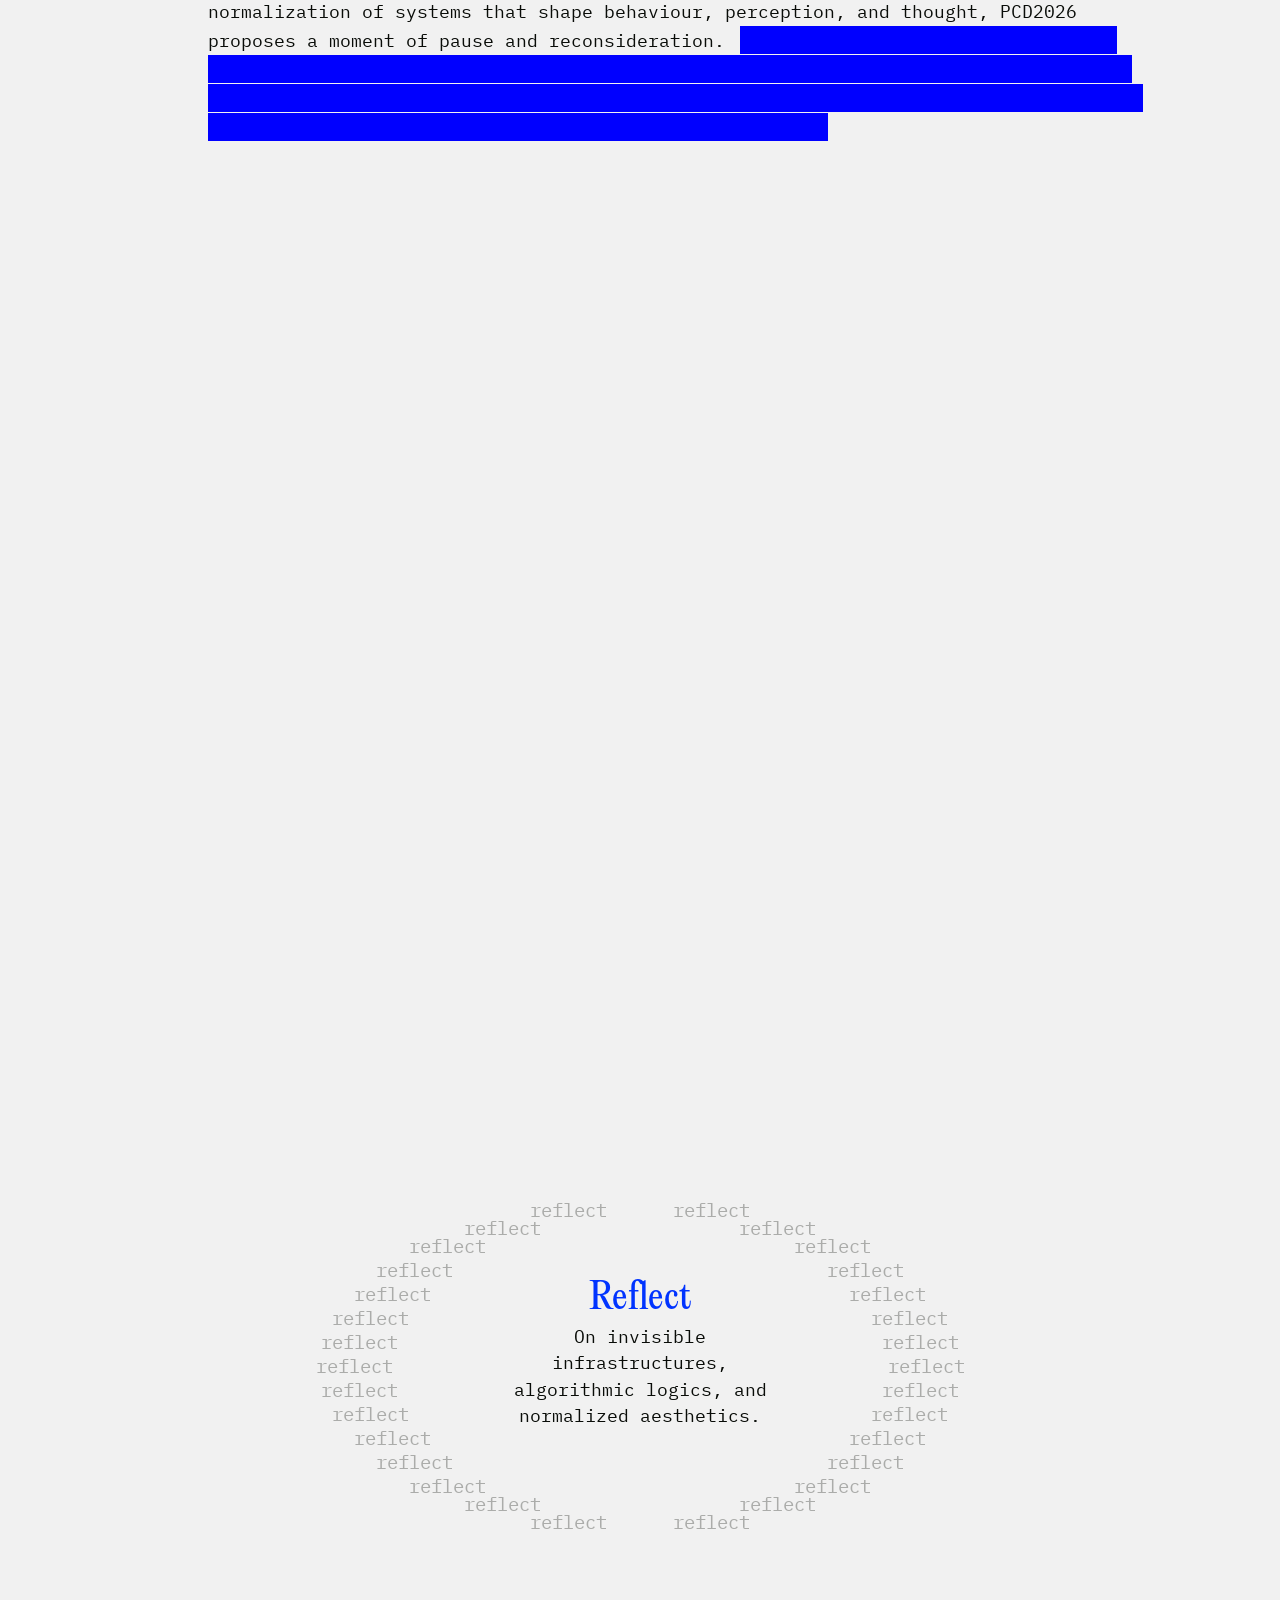
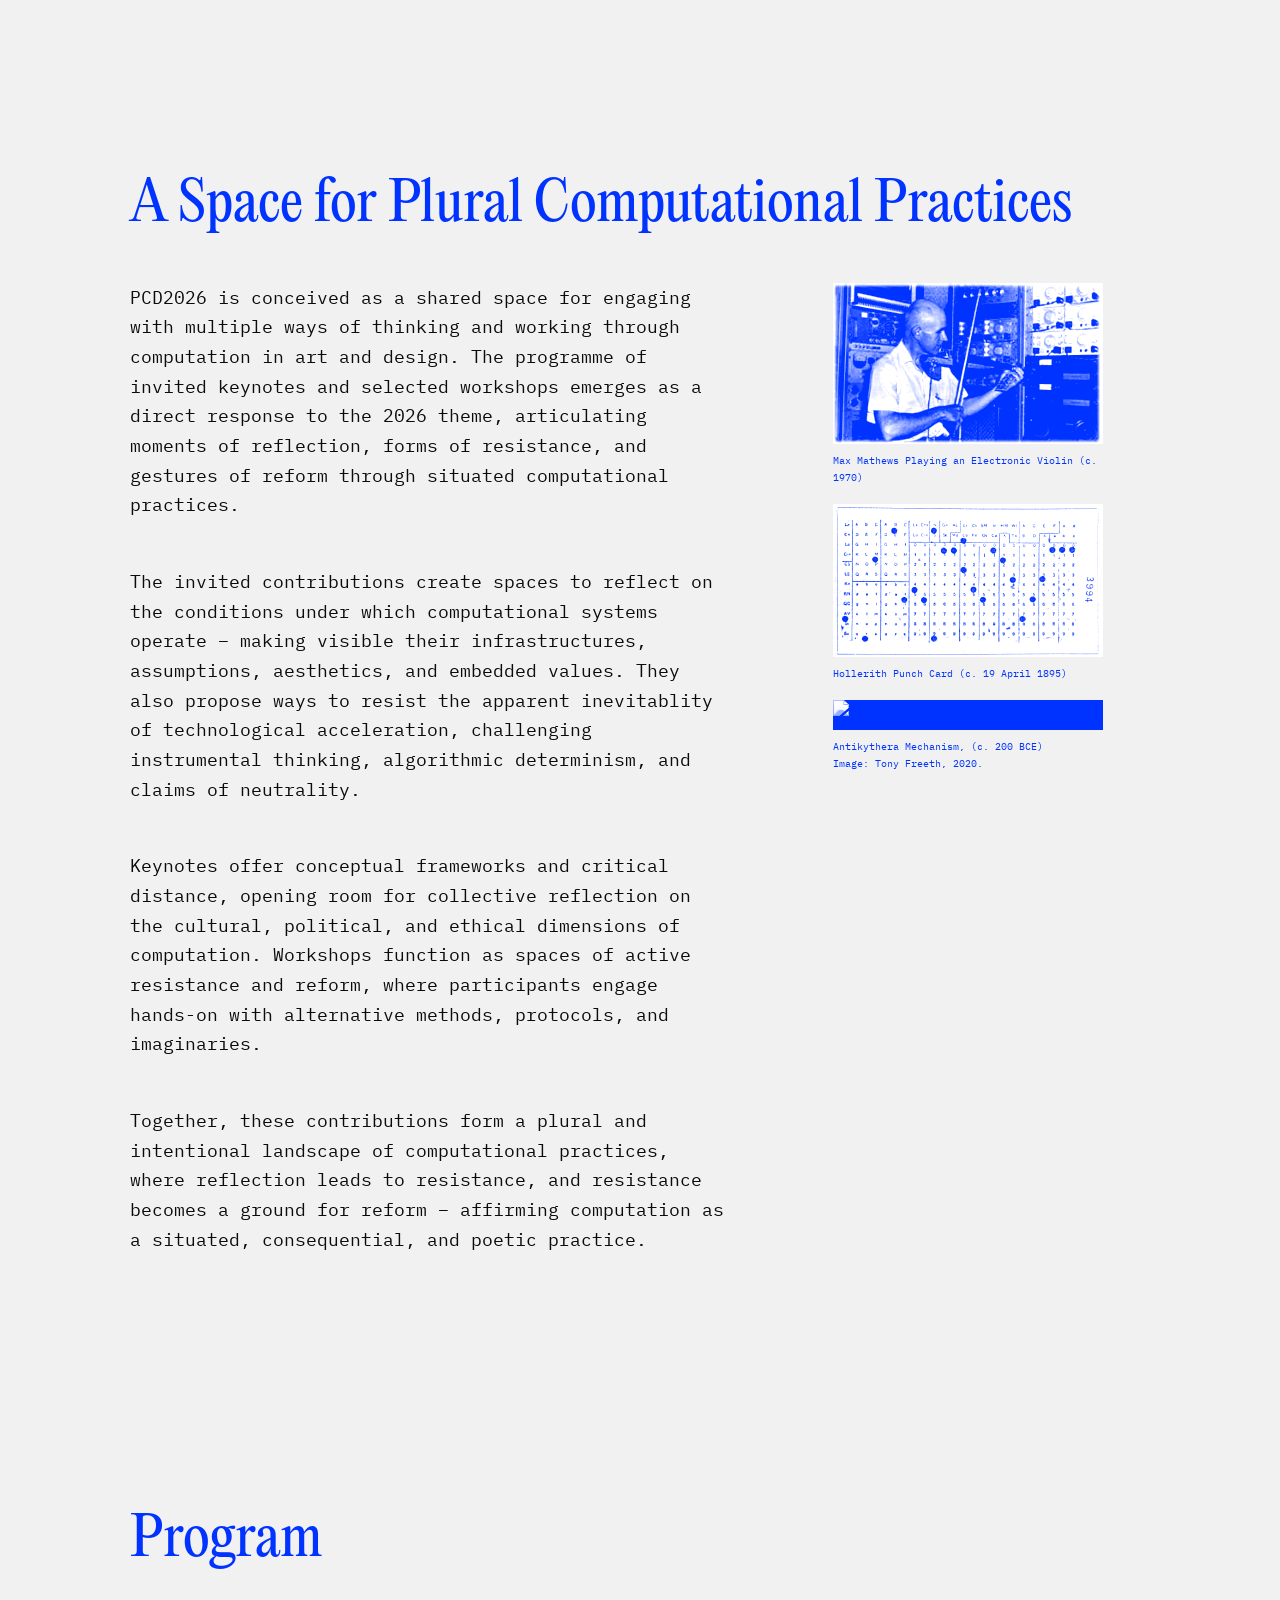
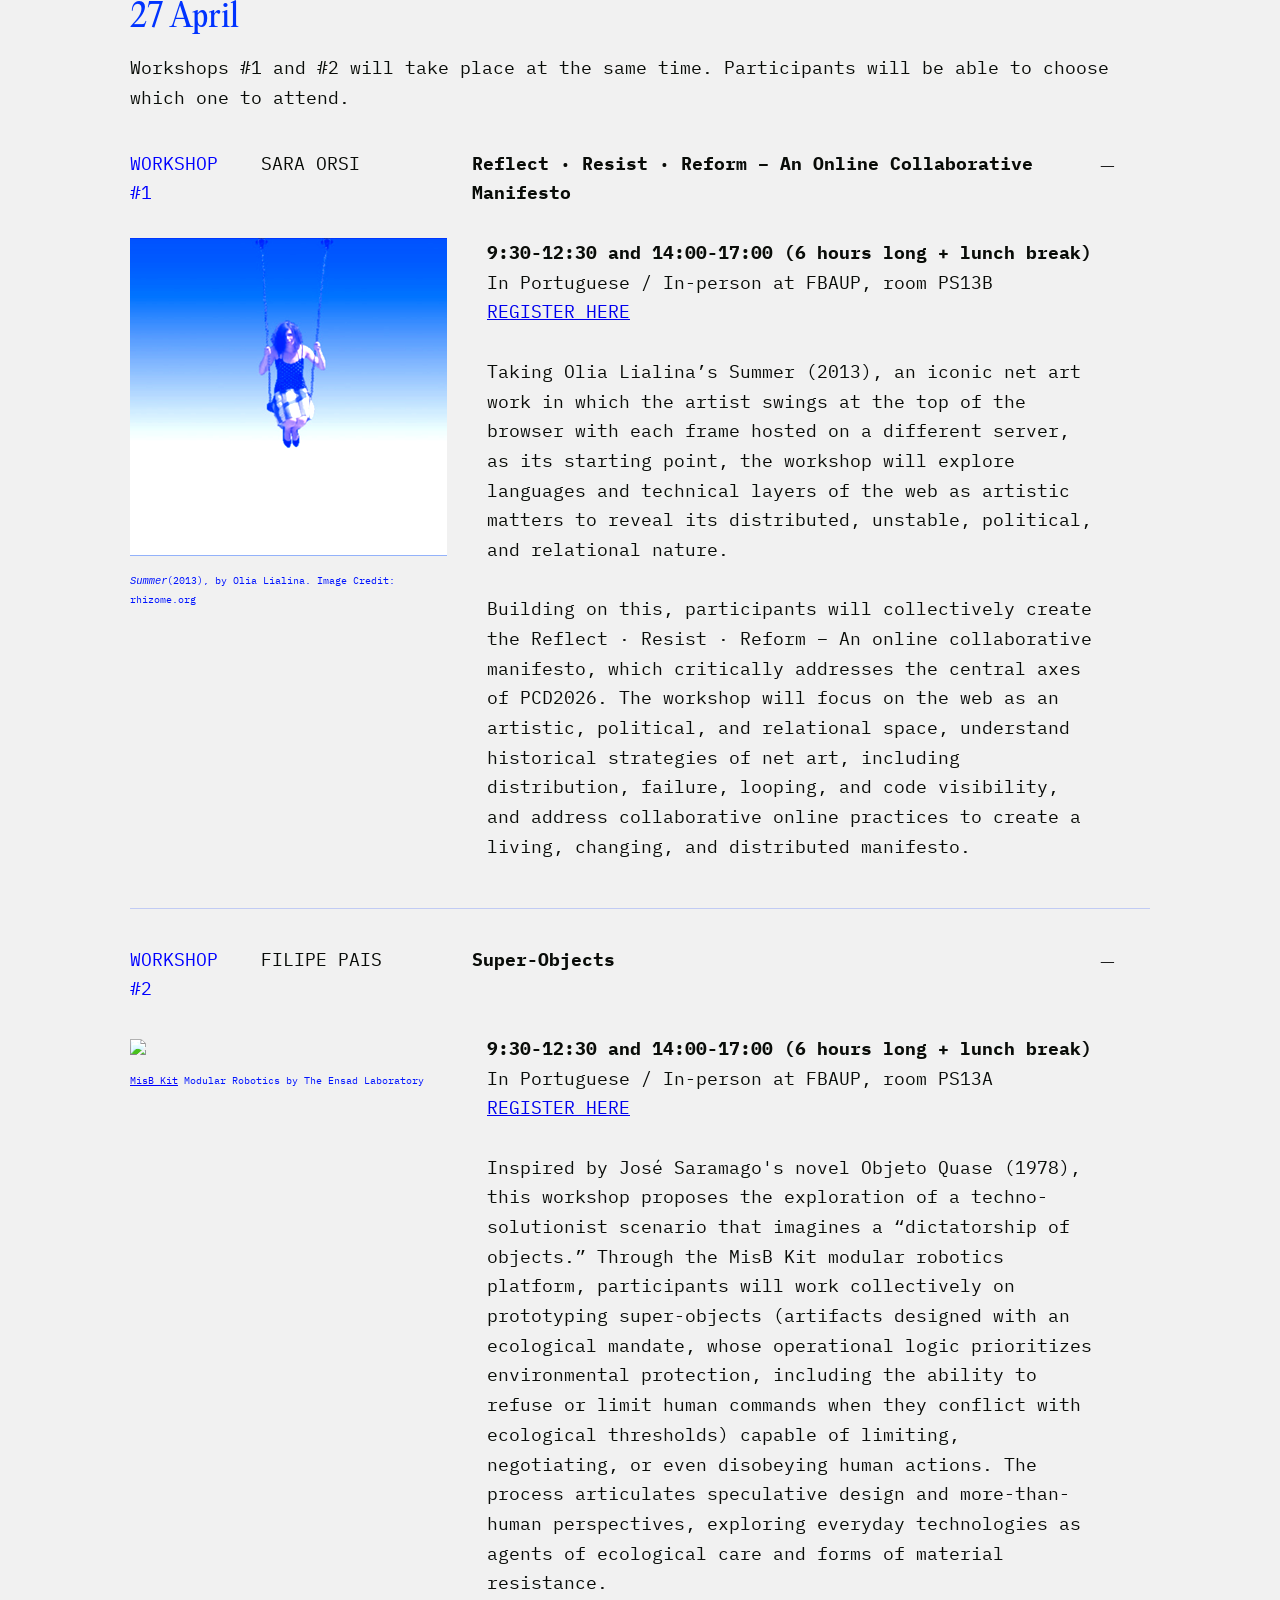
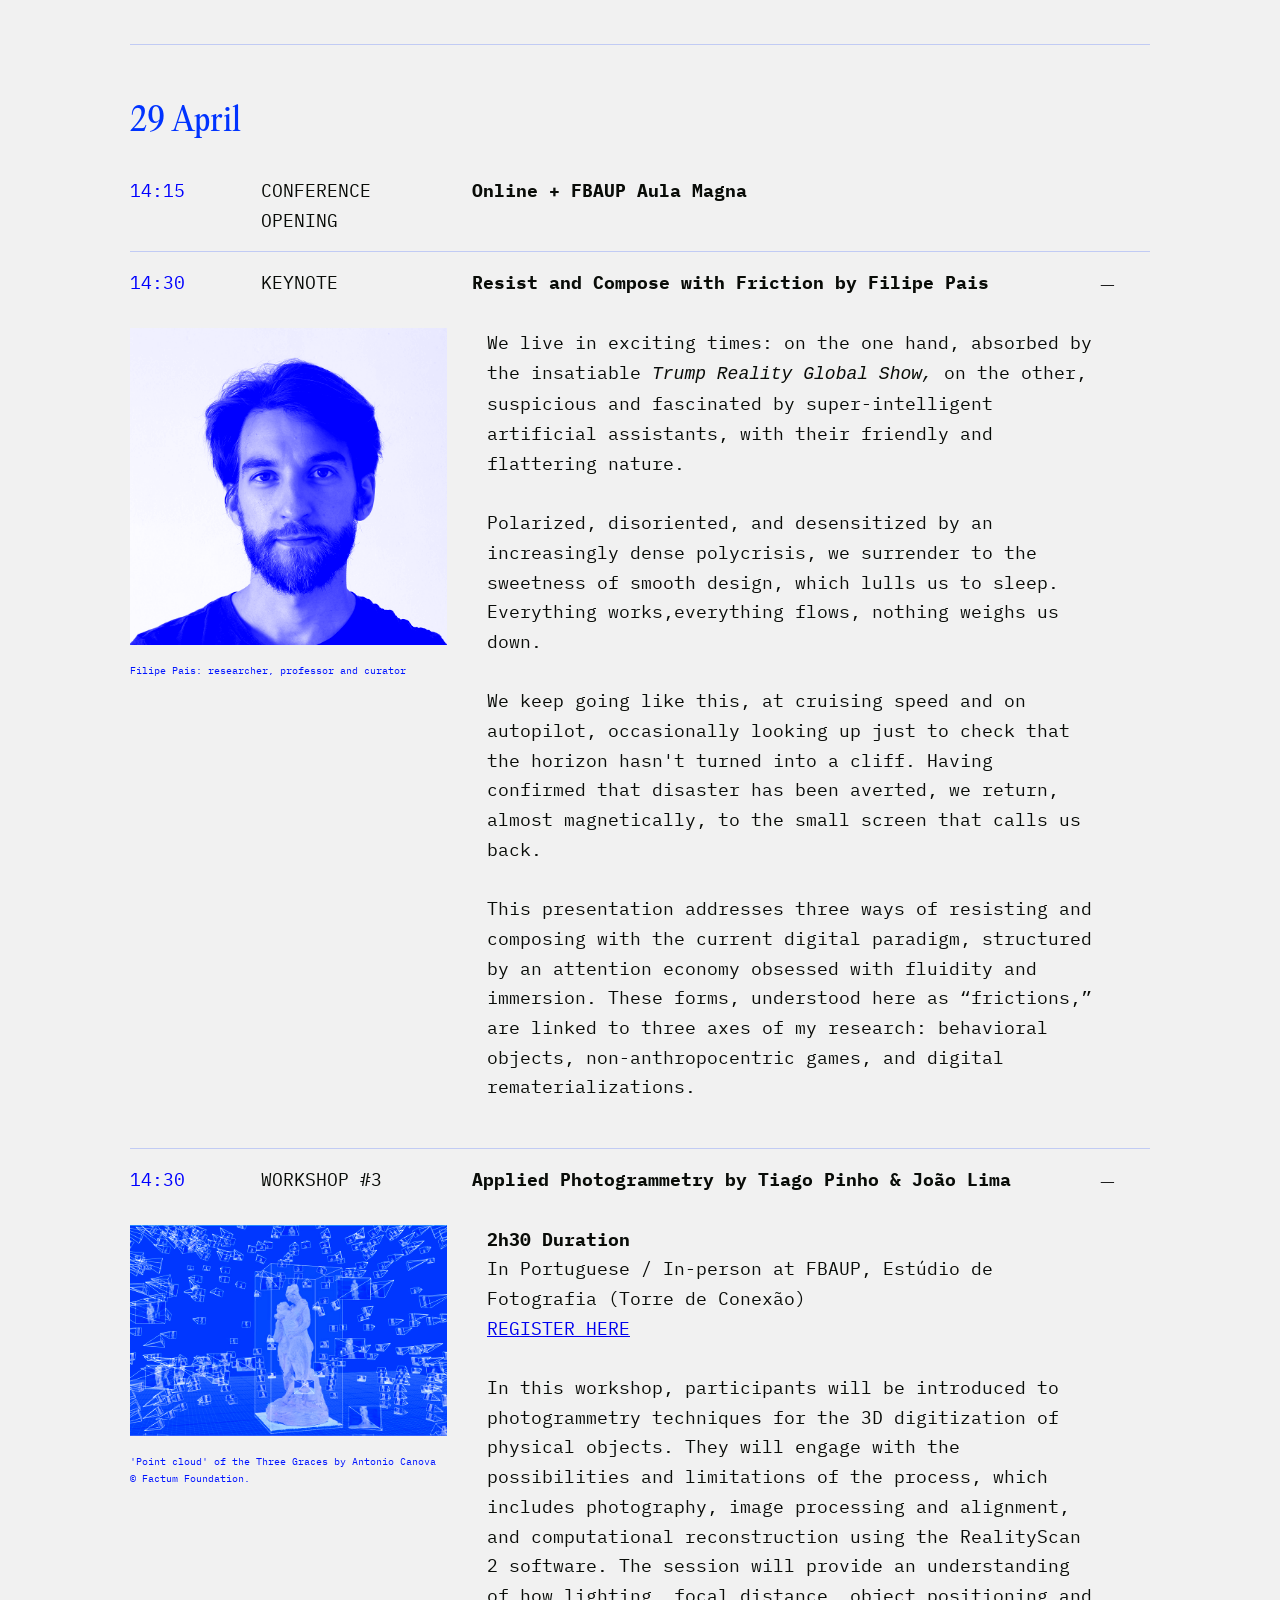
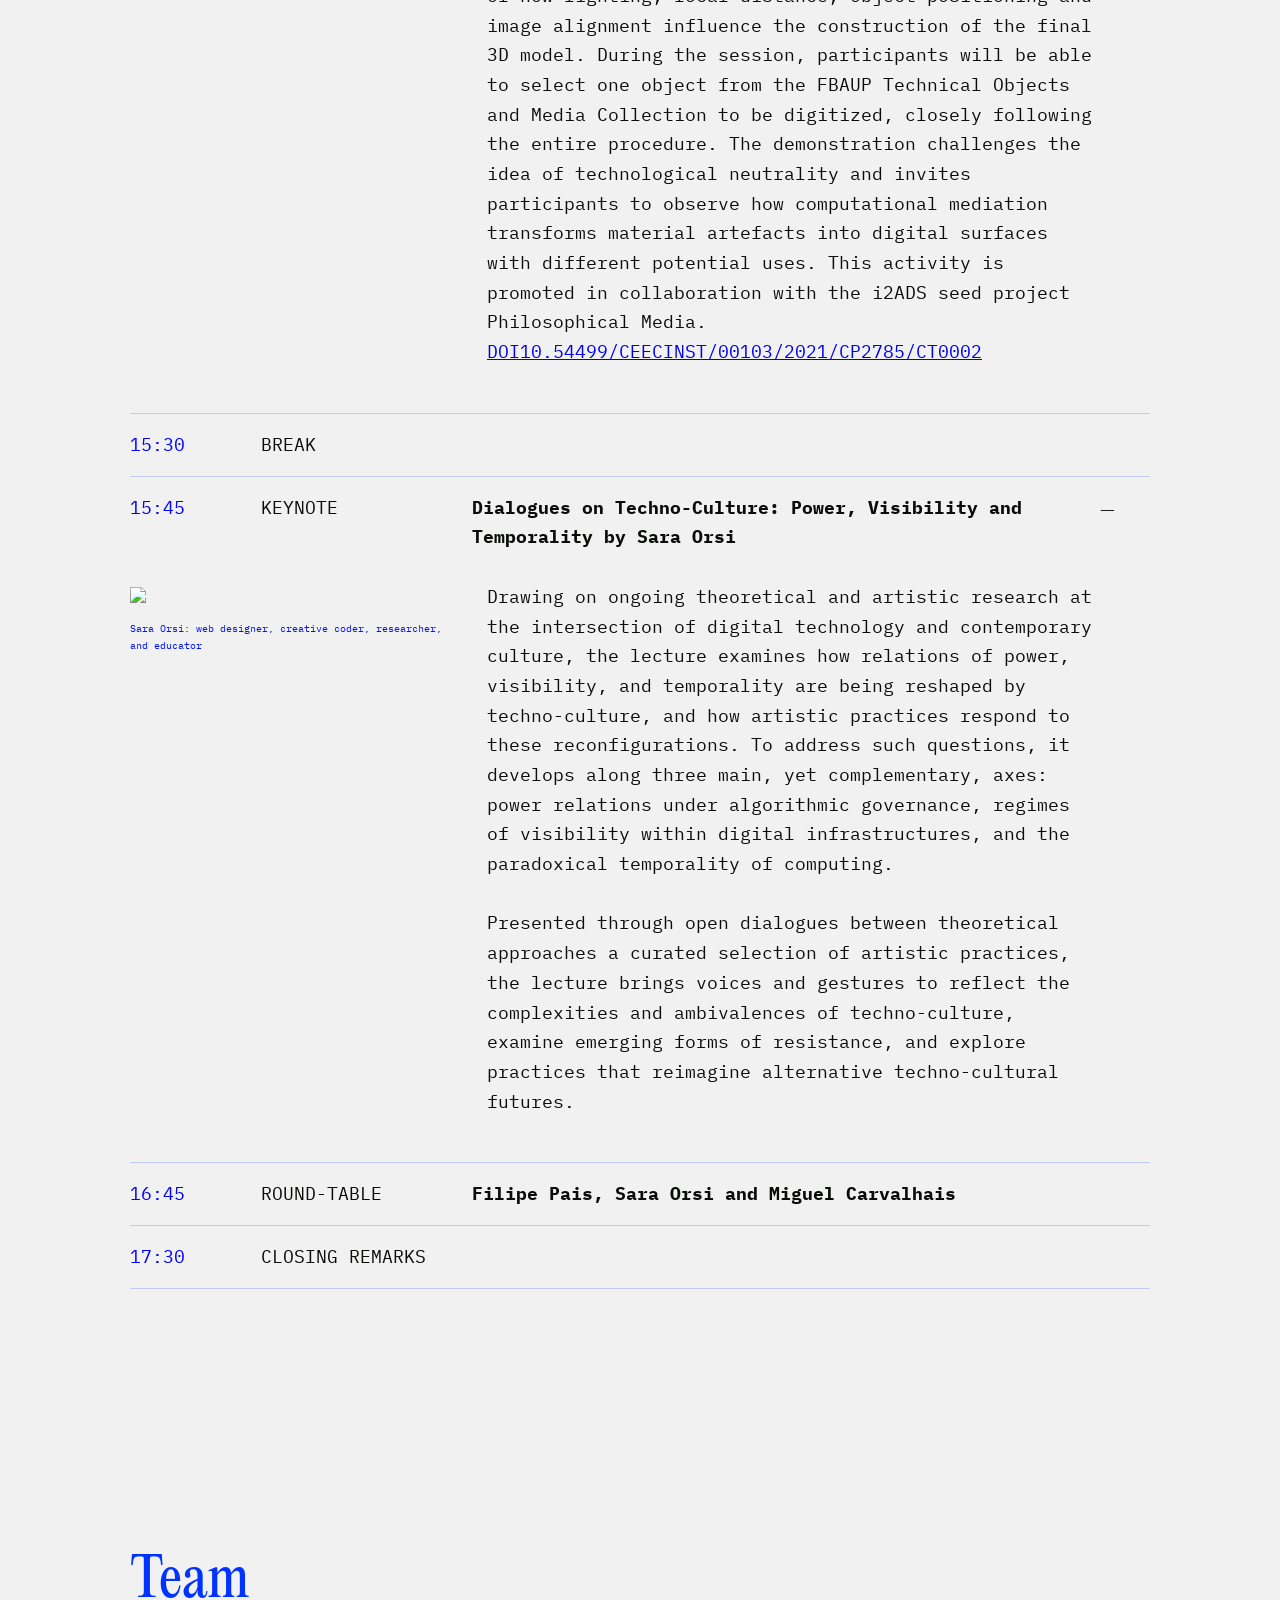
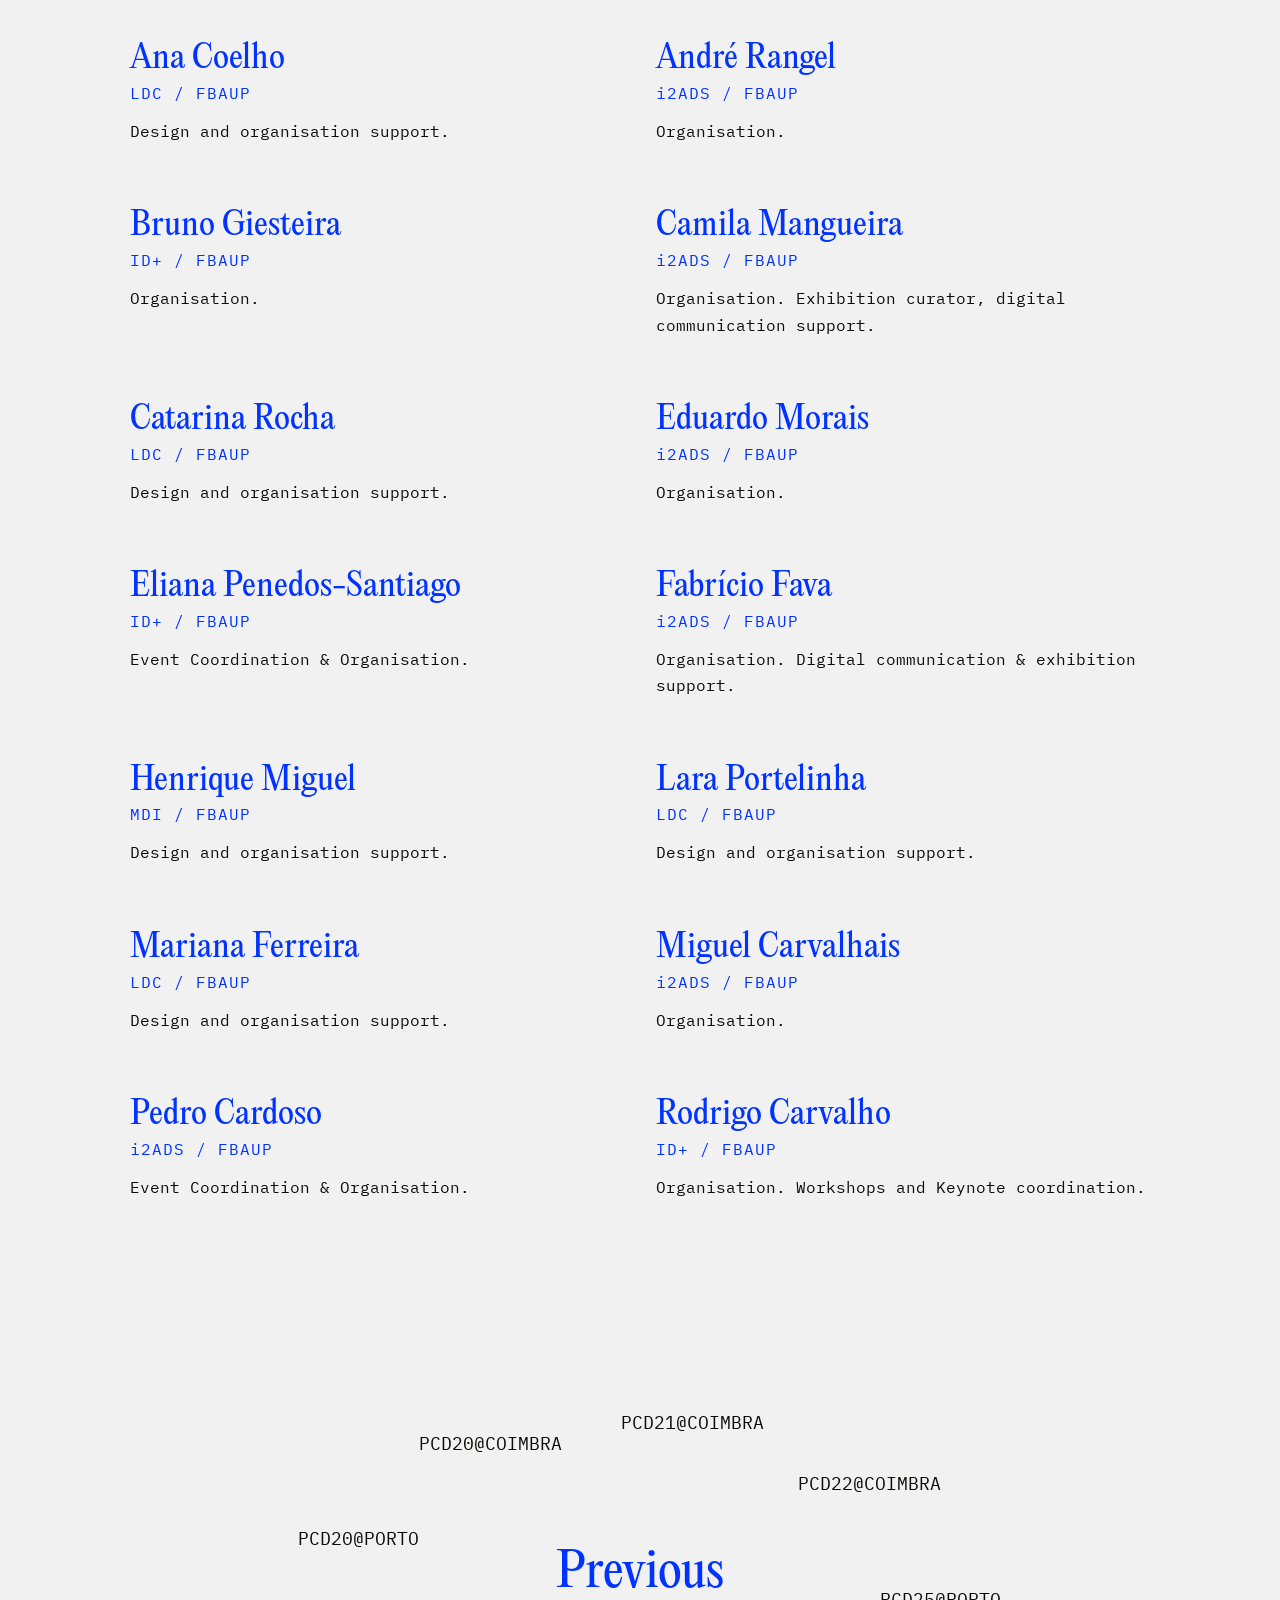
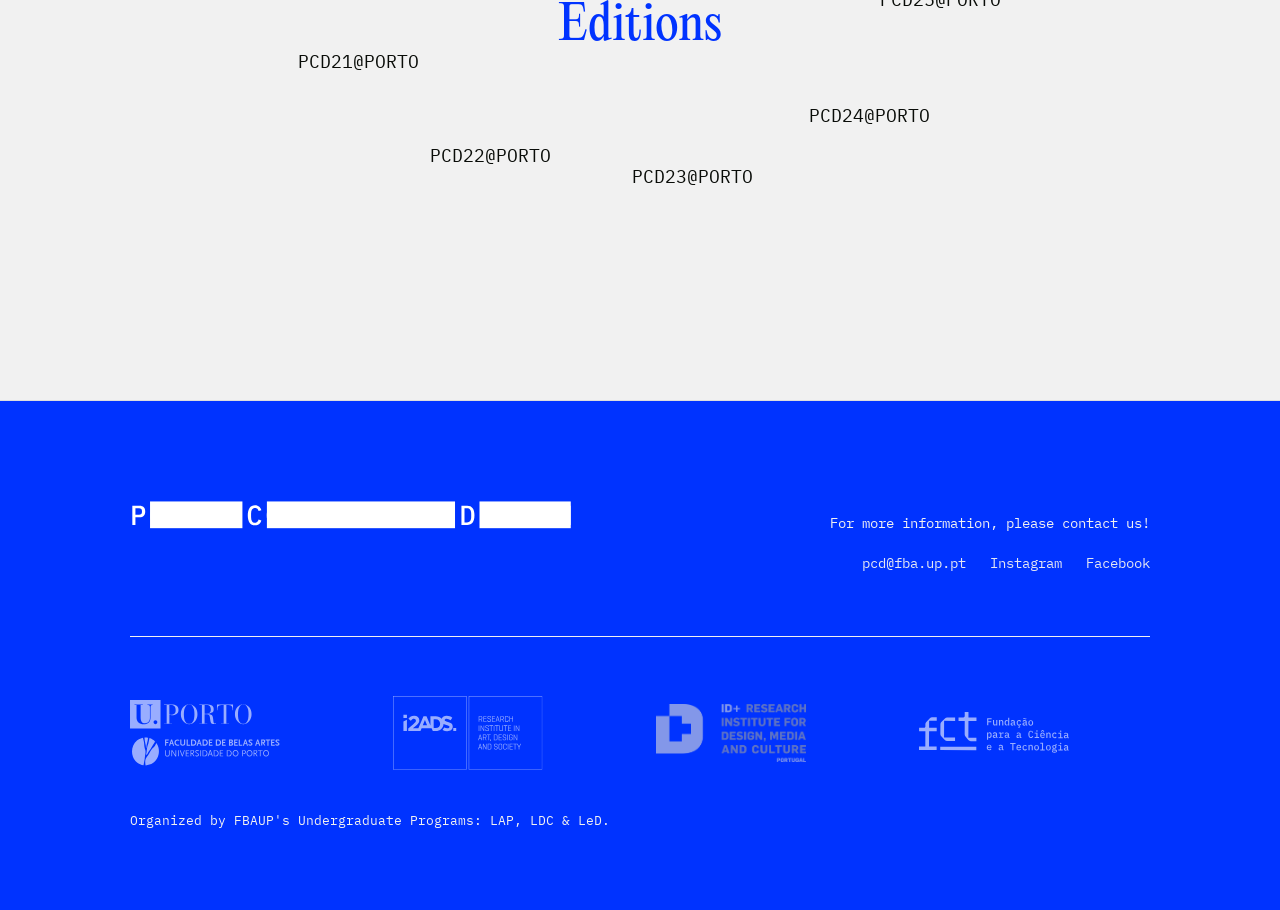
==== commit 7baa8eef: "Made images blue" ====
--- a/index.html
+++ b/index.html
@@ -169,7 +169,7 @@
             <div class="img-box">
               <img src="images/violin.png" alt="Max Mathews">
             </div>
-            <figcaption class="image-caption">Max Mathews playing an electronic violin (c. 1970)</figcaption>
+            <figcaption class="image-caption">Max Mathews Playing an Electronic Violin (c. 1970)</figcaption>
           </figure>
 
           <figure class="duotone-item">
@@ -183,7 +183,7 @@
             <div class="img-box">
               <img src="images/antikythera.png" alt="Antikythera Mechanism">
             </div>
-            <figcaption class="image-caption">Antikythera mechanism, (c. 200 BCE) <br> Image: Tony Freeth, 2020.</figcaption>
+            <figcaption class="image-caption">Antikythera Mechanism, (c. 200 BCE) <br> Image: Tony Freeth, 2020.</figcaption>
           </figure>
       </div>
 
@@ -194,7 +194,7 @@
  <section id="program">
     <div class="practices-container">
       <h2 class="practices-title">Program</h2>
-      <span class="member-name">27<sup>th</sup> of April</span>
+      <span class="member-name">27 April</span>
       <p> Workshops #1 and #2 will take place at the same time. Participants will be able to choose which one to attend.</p>
       <div class="programGeral">
       <div class="programDiv">
@@ -207,14 +207,14 @@
       <div class="programDropped">
           <div class="programImg">
             <div>
-          <img class="img" src="images/olia_v01.jpg">
-          </div>
-          <figcaption class="image-caption"><i>Summer</i>(2013). Image Credit: elephant.art</figcaption>
+          <img class="img" src="images/olia_v02.jpg">
+          </div>
+          <figcaption class="image-caption"><i>Summer</i>(2013), by Olia Lialina. Image Credit: rhizome.org</figcaption>
           </div>
         <div class="programText">
           <span><b>9:30-12:30 and 14:00-17:00 (6 hours long + lunch break)</b><br>
           In Portuguese / In-person at FBAUP, room PS13B<br>
-          <a href="https://forms.gle/xNBioJNPa8n7vcCq9">Register Here</a><br><br>
+          <a href="https://forms.gle/xNBioJNPa8n7vcCq9" target="_blank">REGISTER HERE</a><br><br>
           
           Taking Olia Lialina’s Summer (2013), an iconic net art work in which the artist swings at the top of the browser with 
           each frame hosted on a different server, as its starting point, the workshop will explore languages and technical layers 
@@ -237,14 +237,14 @@
       <div class="programDropped">
           <div class="programImg">
             <div>
-          <img class="img" src="images/MisbKit.gif">
-          </div>
-          <figcaption class="image-caption">MisB Kit modular robotics platform</figcaption>
+          <img class="img" src="images/MisbKit_02.gif">
+          </div>
+          <figcaption class="image-caption"><a href="https://misbkit.ensadlab.fr/" target="_blank">MisB Kit</a> Modular Robotics by The Ensad Laboratory</figcaption>
           </div>
         <div class="programText">
           <span><b>9:30-12:30 and 14:00-17:00 (6 hours long + lunch break)</b><br>
           In Portuguese / In-person at FBAUP, room PS13A<br>
-          <a href="https://forms.gle/jUst4cStYM4UTKTd7">Register here</a><br><br>
+          <a href="https://forms.gle/jUst4cStYM4UTKTd7" target="_blank">REGISTER HERE</a><br><br>
           
           Inspired by José Saramago's novel Objeto Quase (1978), this workshop proposes the exploration of a 
           techno-solutionist scenario that imagines a “dictatorship of objects.” Through the MisB Kit modular robotics platform,
@@ -255,7 +255,7 @@
       </div>
       </div>
       <br><br>
-      <span class="member-name">29<sup>th</sup> of April</span>
+      <span class="member-name">29 April</span>
       <div class="programGeral">
       <div class="programDiv">
         <ul class="programUndropped program1">
@@ -307,14 +307,14 @@
         <div class="programDropped">
             <div class="programImg">
               <div>
-            <img class="img" src="images/photogrammetry_01.jpg">
+            <img class="img" src="images/photogrammetry_02.jpg">
             </div>
             <figcaption class="image-caption">'Point cloud' of the Three Graces by Antonio Canova © Factum Foundation.</figcaption>
             </div>
           <div class="programText">
             <span><b>2h30 Duration </b><br>
             In Portuguese / In-person at FBAUP, Estúdio de Fotografia (Torre de Conexão)<br>
-            <a href="https://forms.gle/g56gDnN3SgskxHH38">Register Here</a><br><br>
+            <a href="https://forms.gle/g56gDnN3SgskxHH38" target="_blank">REGISTER HERE</a><br><br>
 
             In this workshop, participants will be introduced to photogrammetry techniques for the 3D digitization of physical 
             objects. They will engage with the possibilities and limitations of the process, which includes photography, image 
--- a/styles.css
+++ b/styles.css
@@ -970,7 +970,7 @@
 /* 1. Name: Editorial, Blue */
 .member-name {
   font-family: "editorial", serif;
-  font-size: 1.8rem;
+  font-size: 1.8em;
   color: var(--blue);
   line-height: 1.1;
 }
@@ -1007,7 +1007,7 @@
   }
 
   .member-name {
-    font-size: 1.5rem; /* Slightly smaller for mobile screens */
+    font-size: 1.75rem; /* Slightly smaller for mobile screens */
   }
 }
 
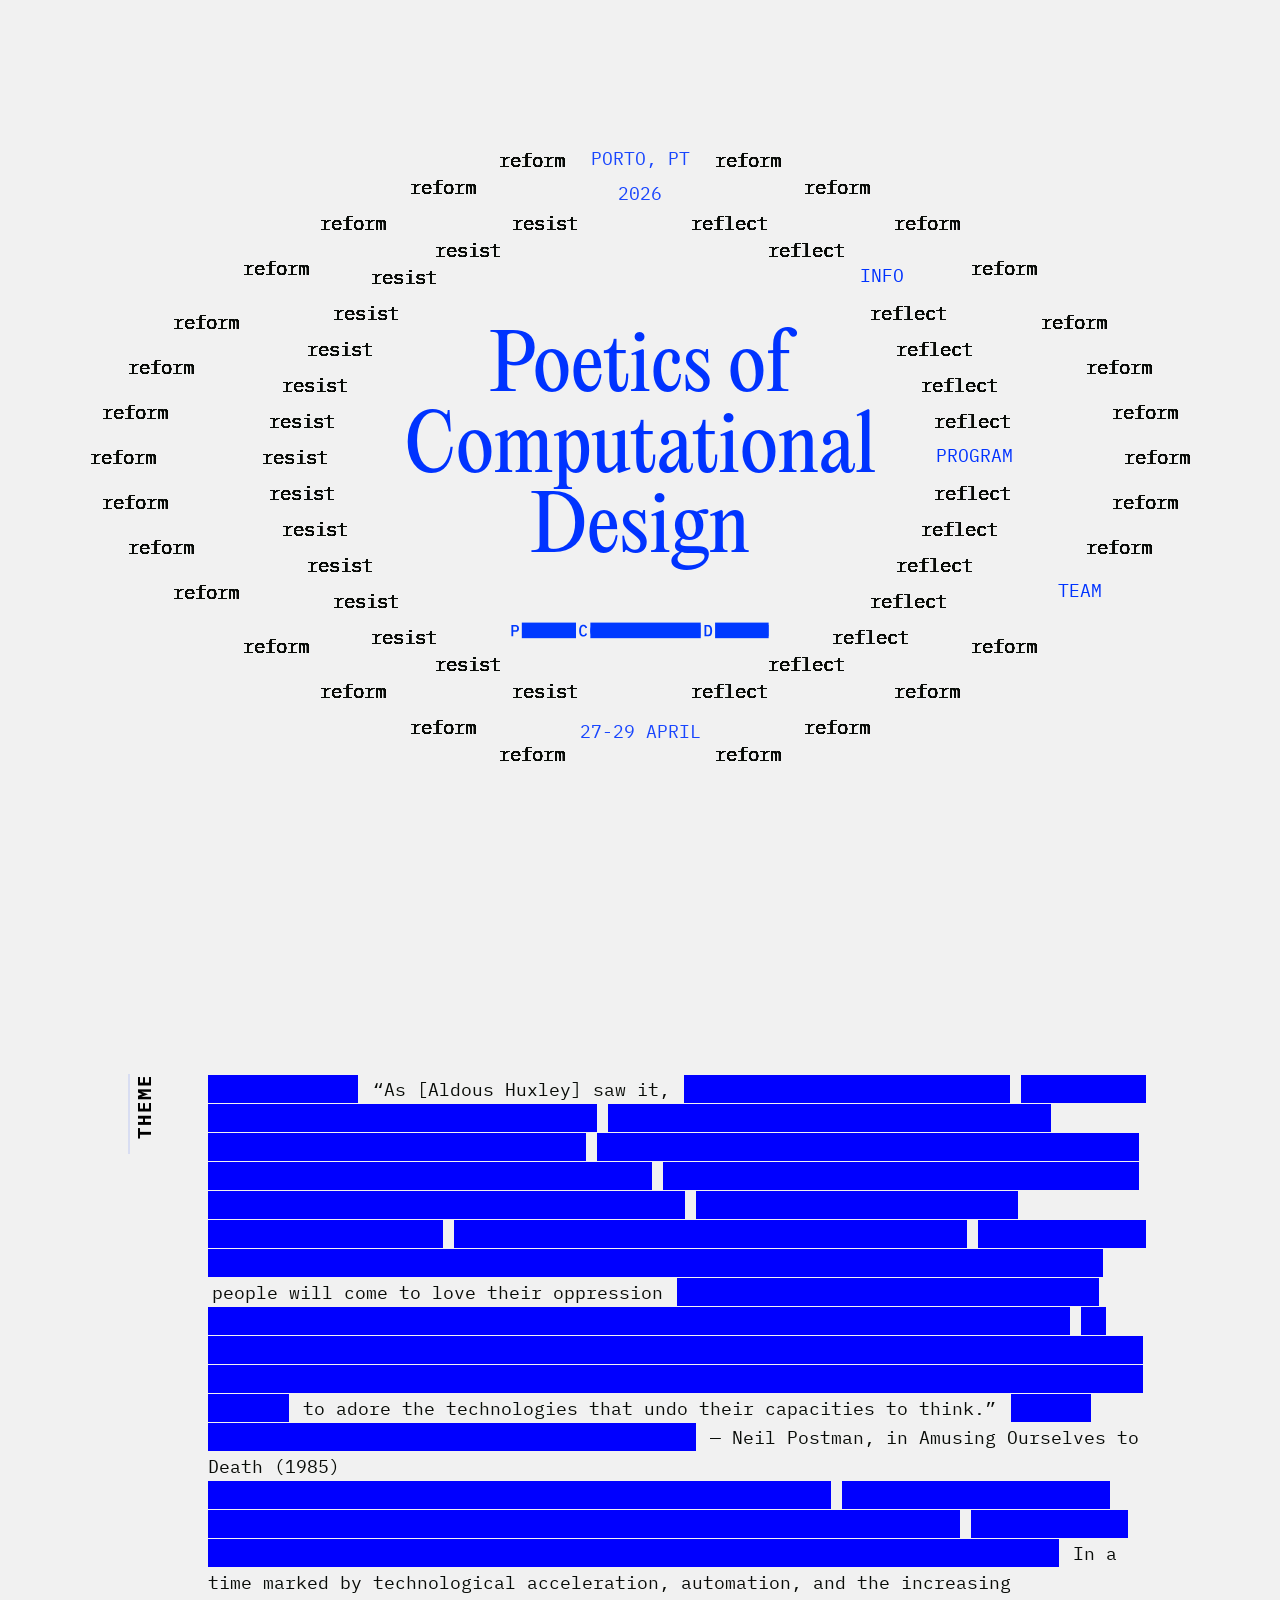
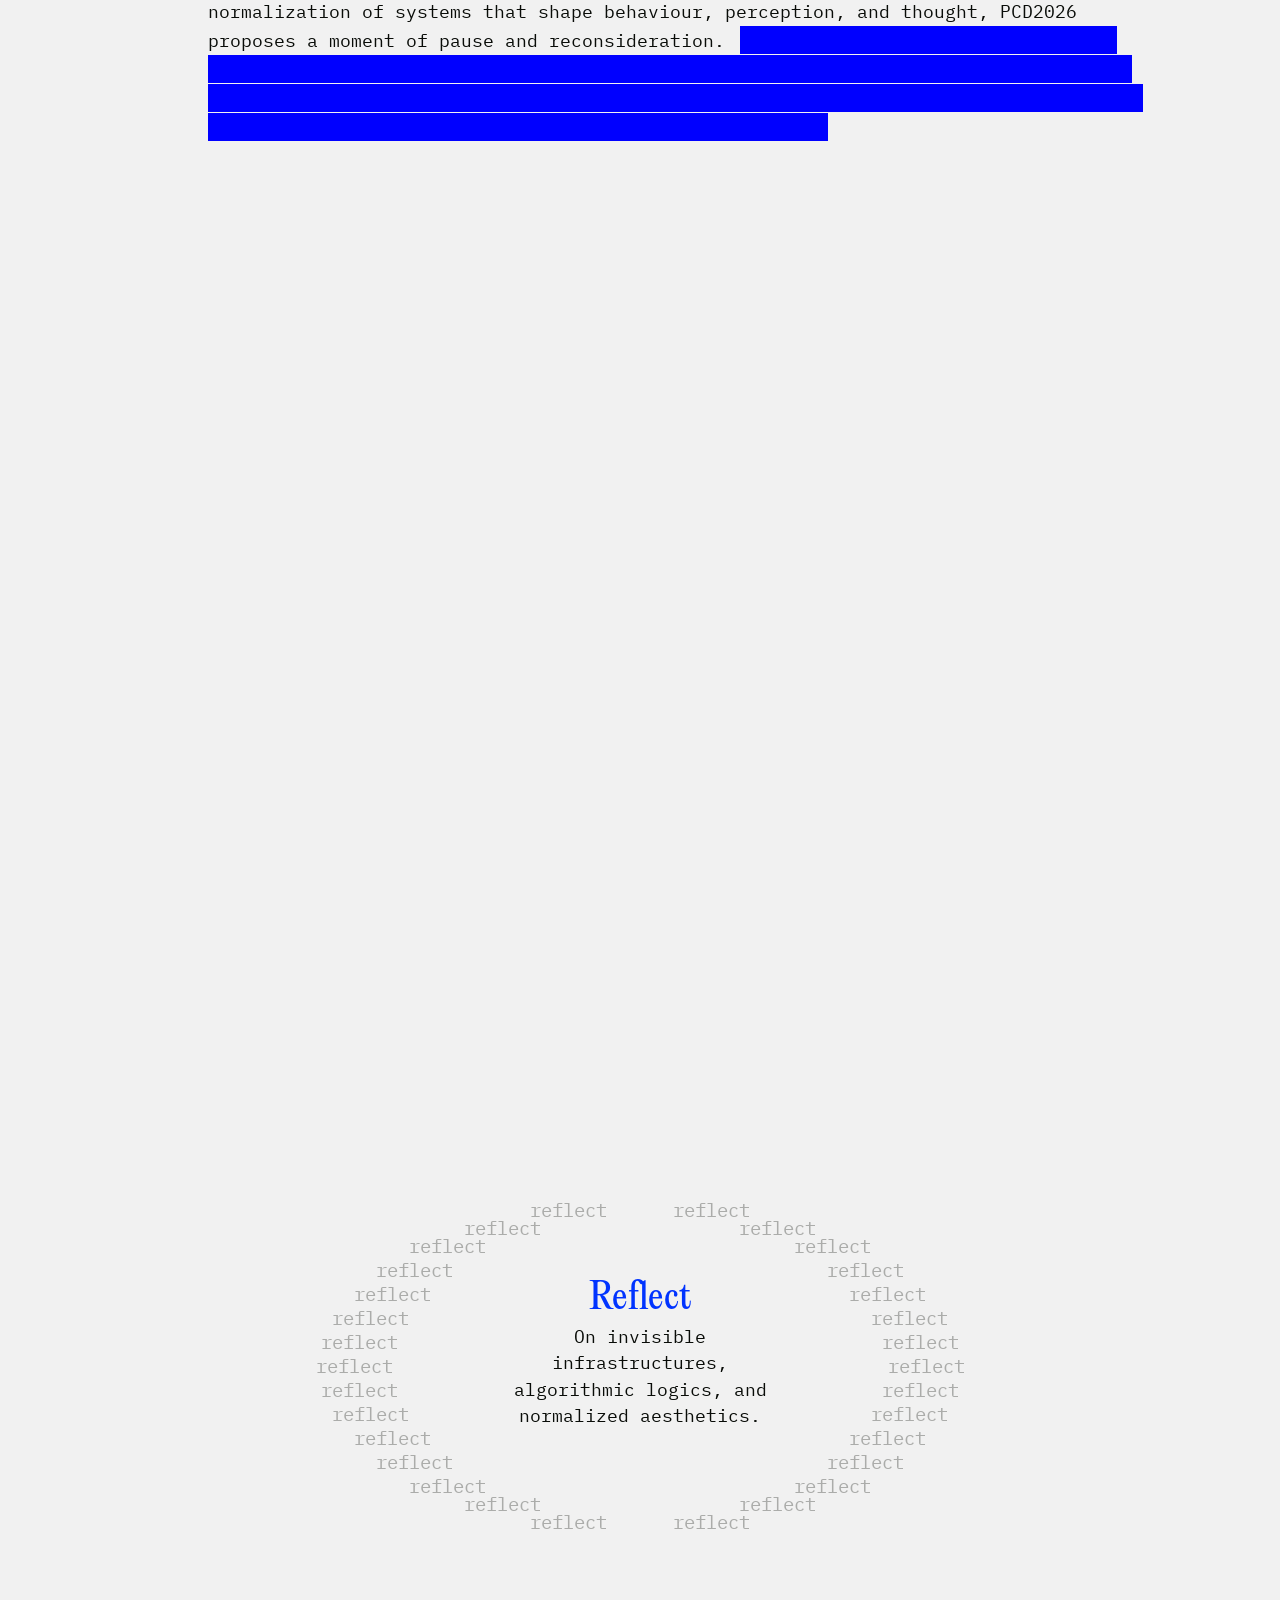
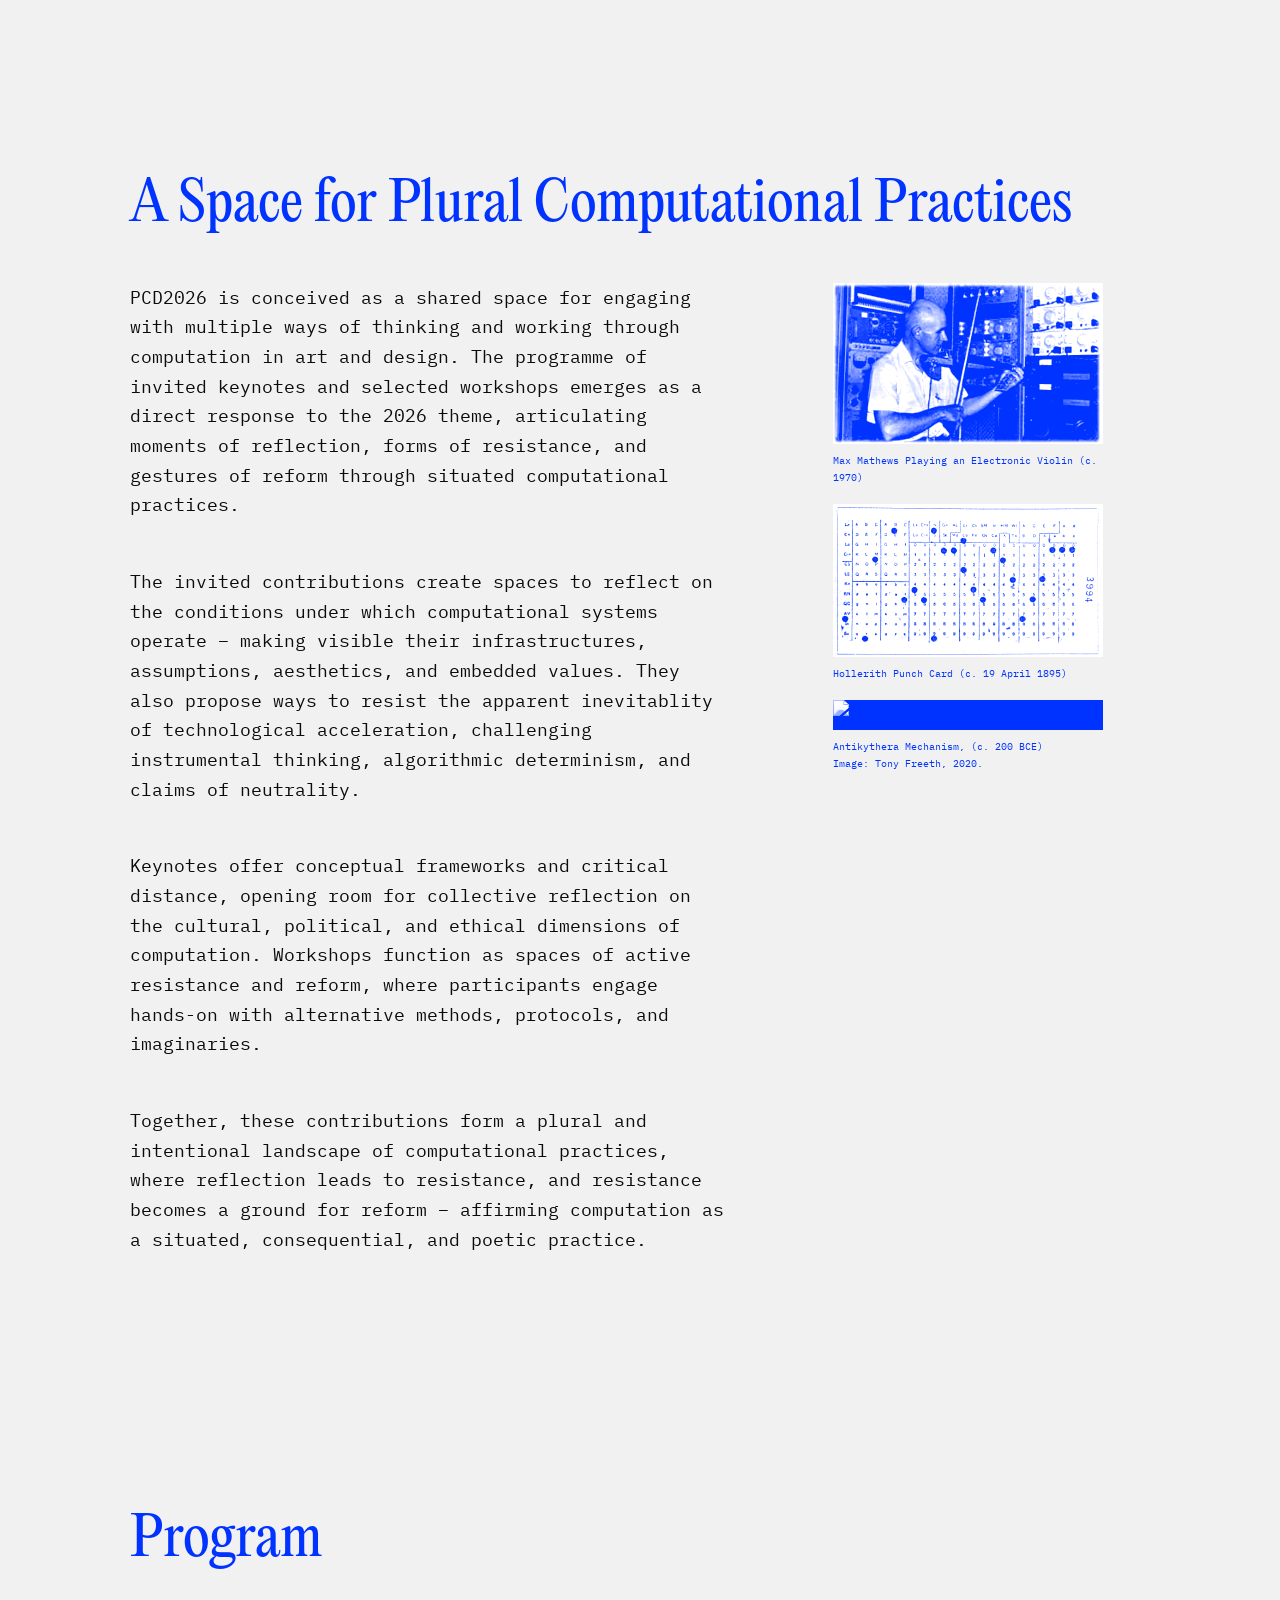
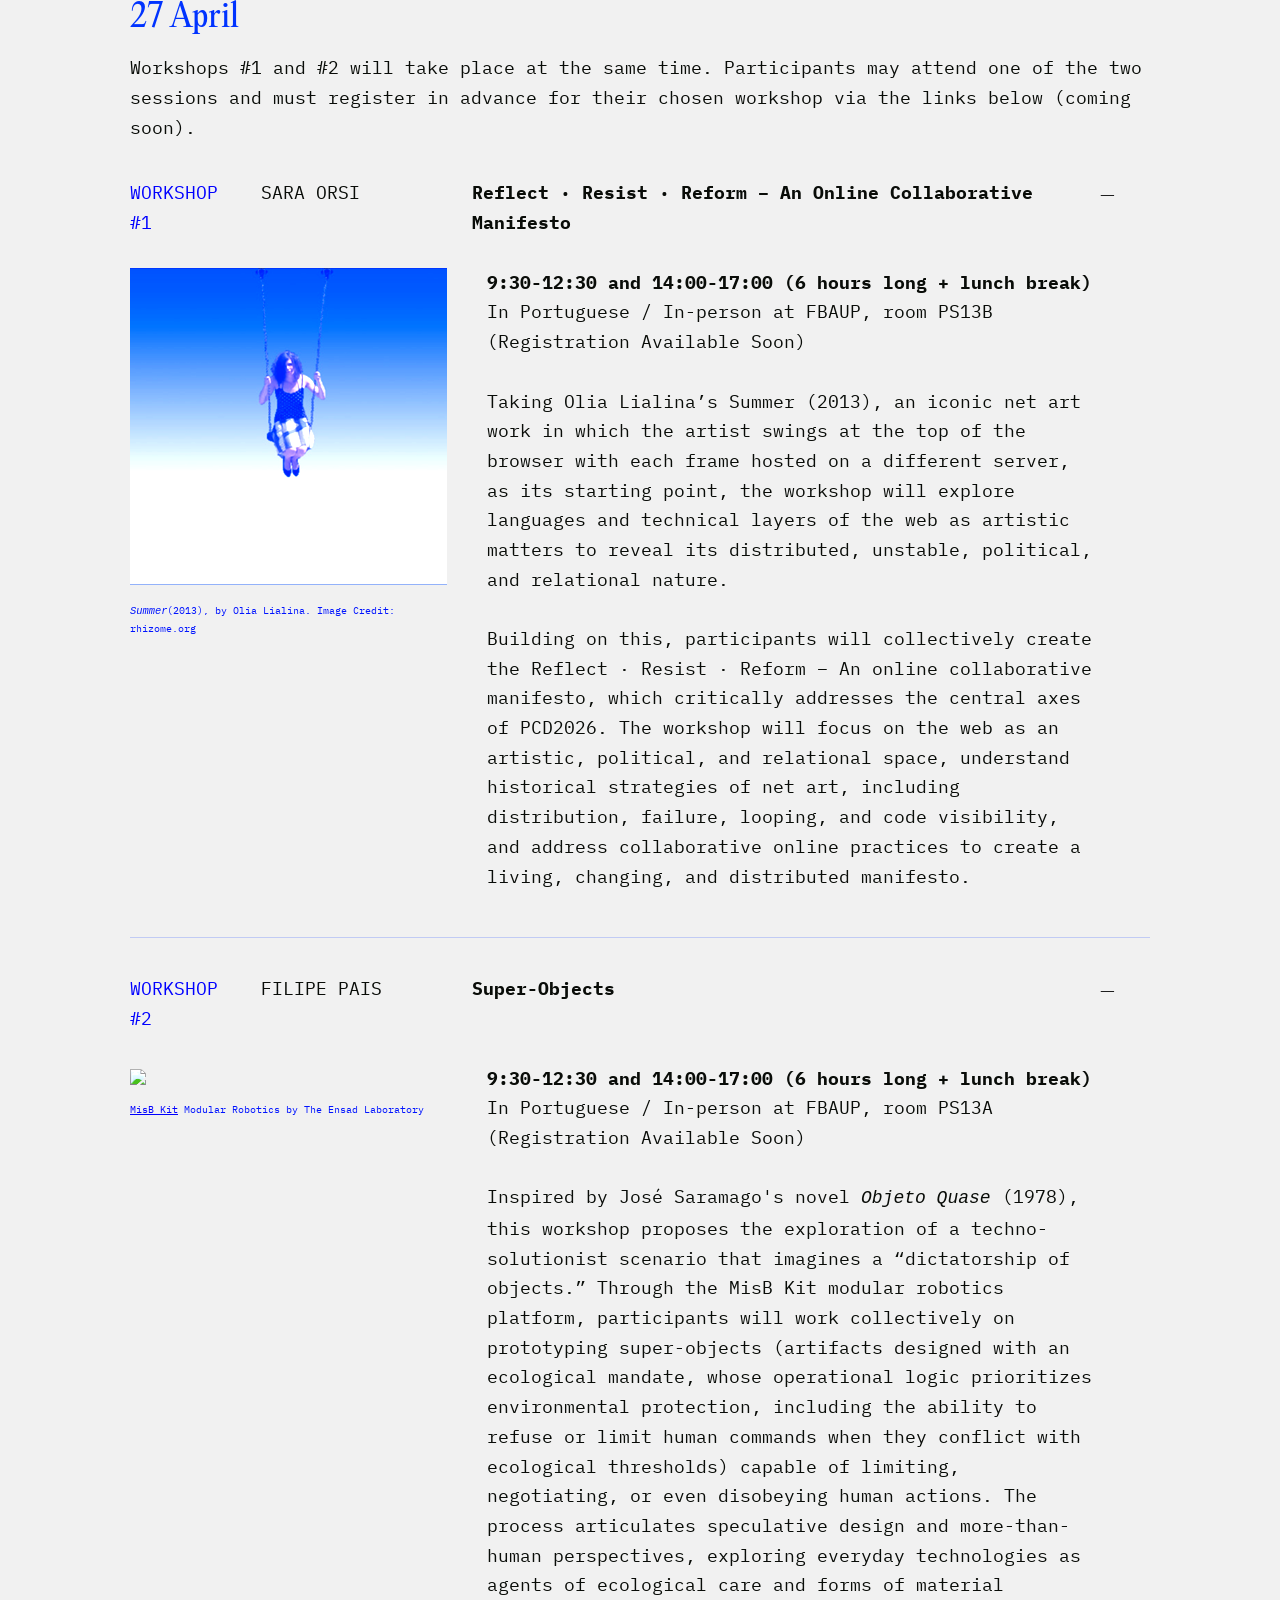
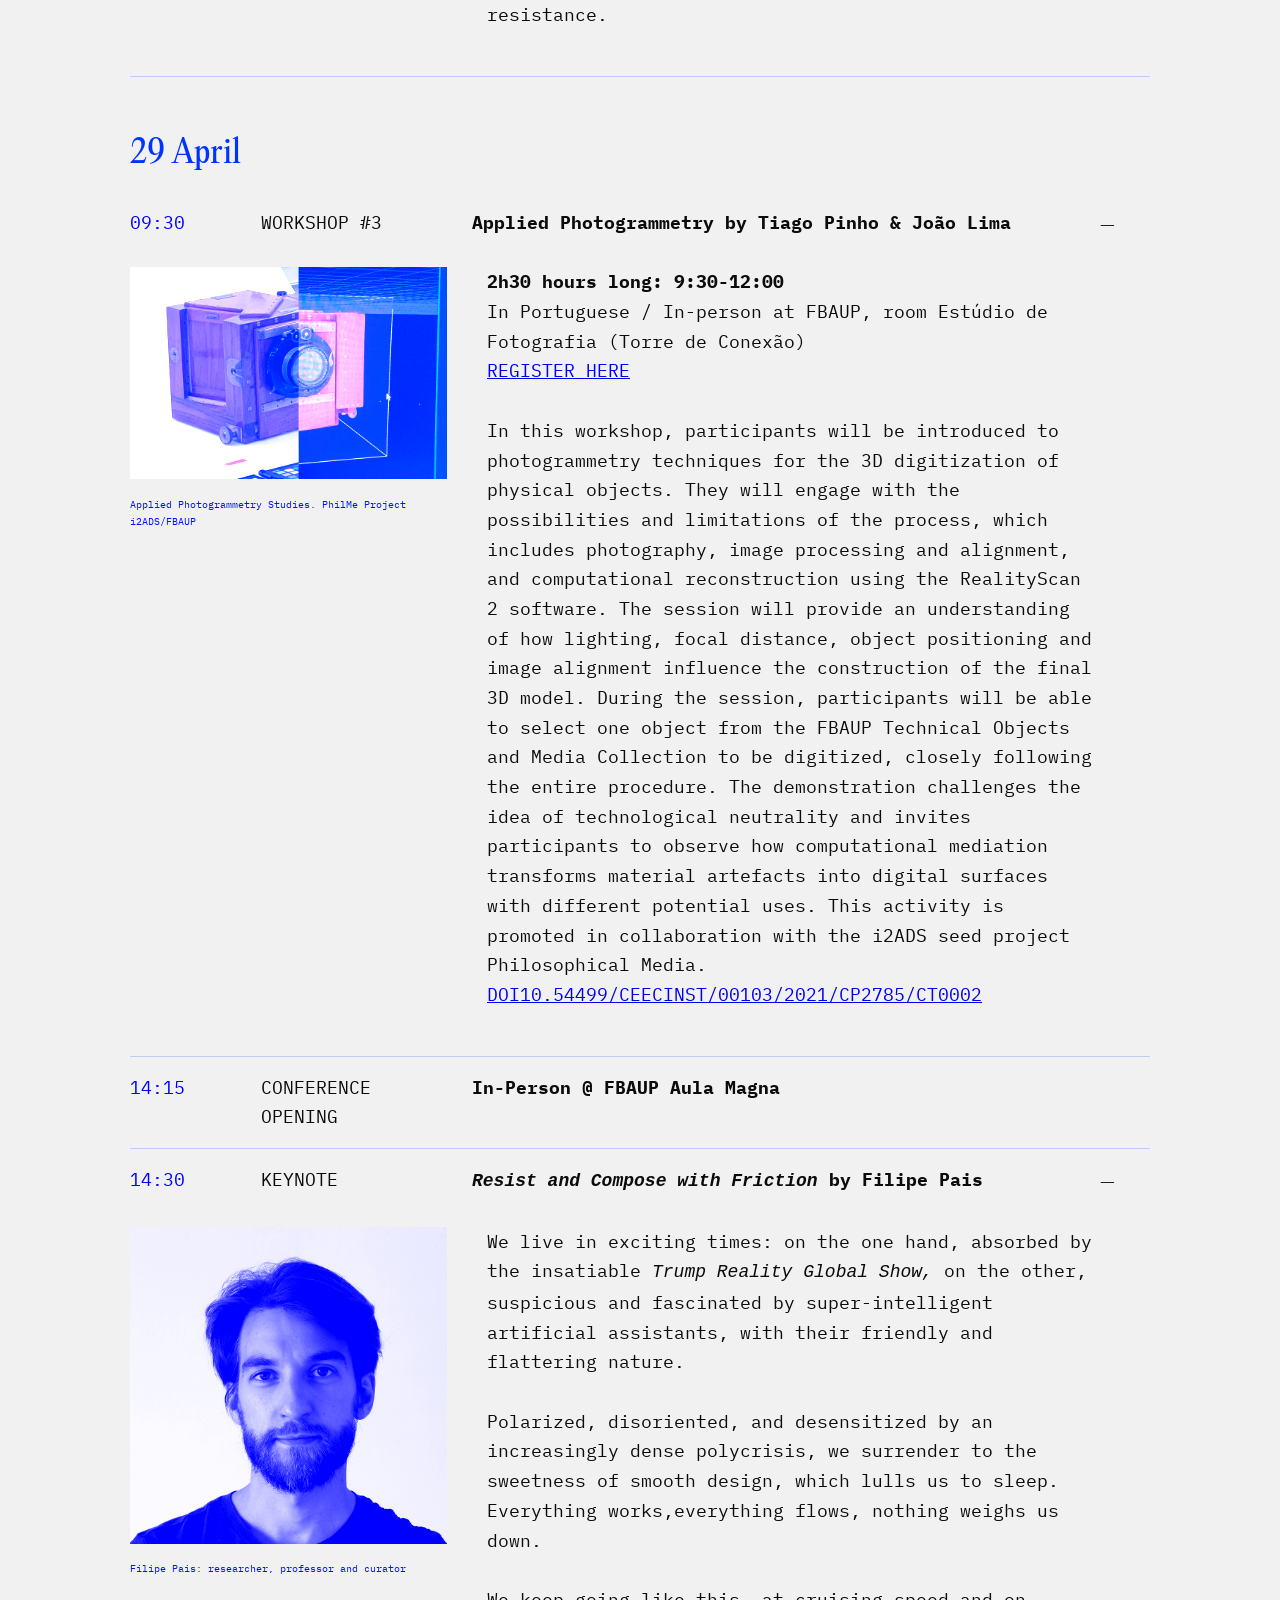
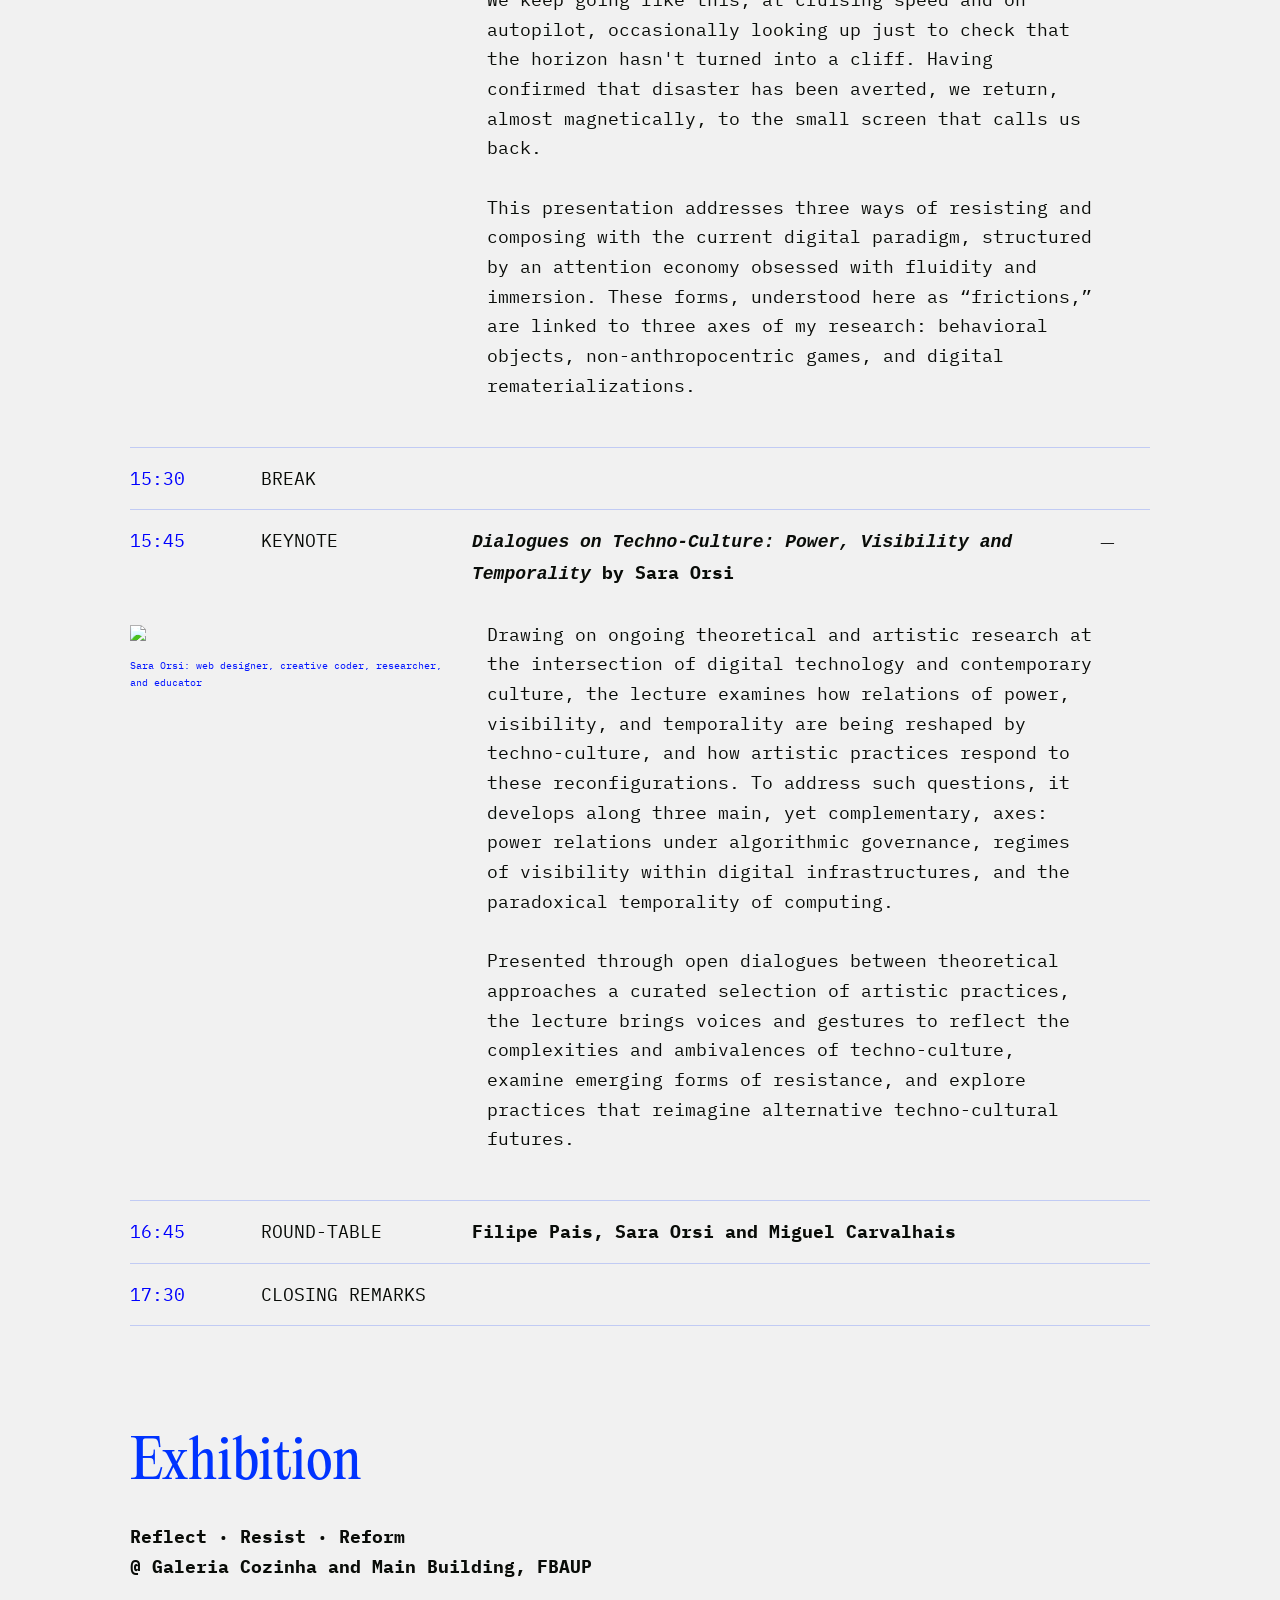
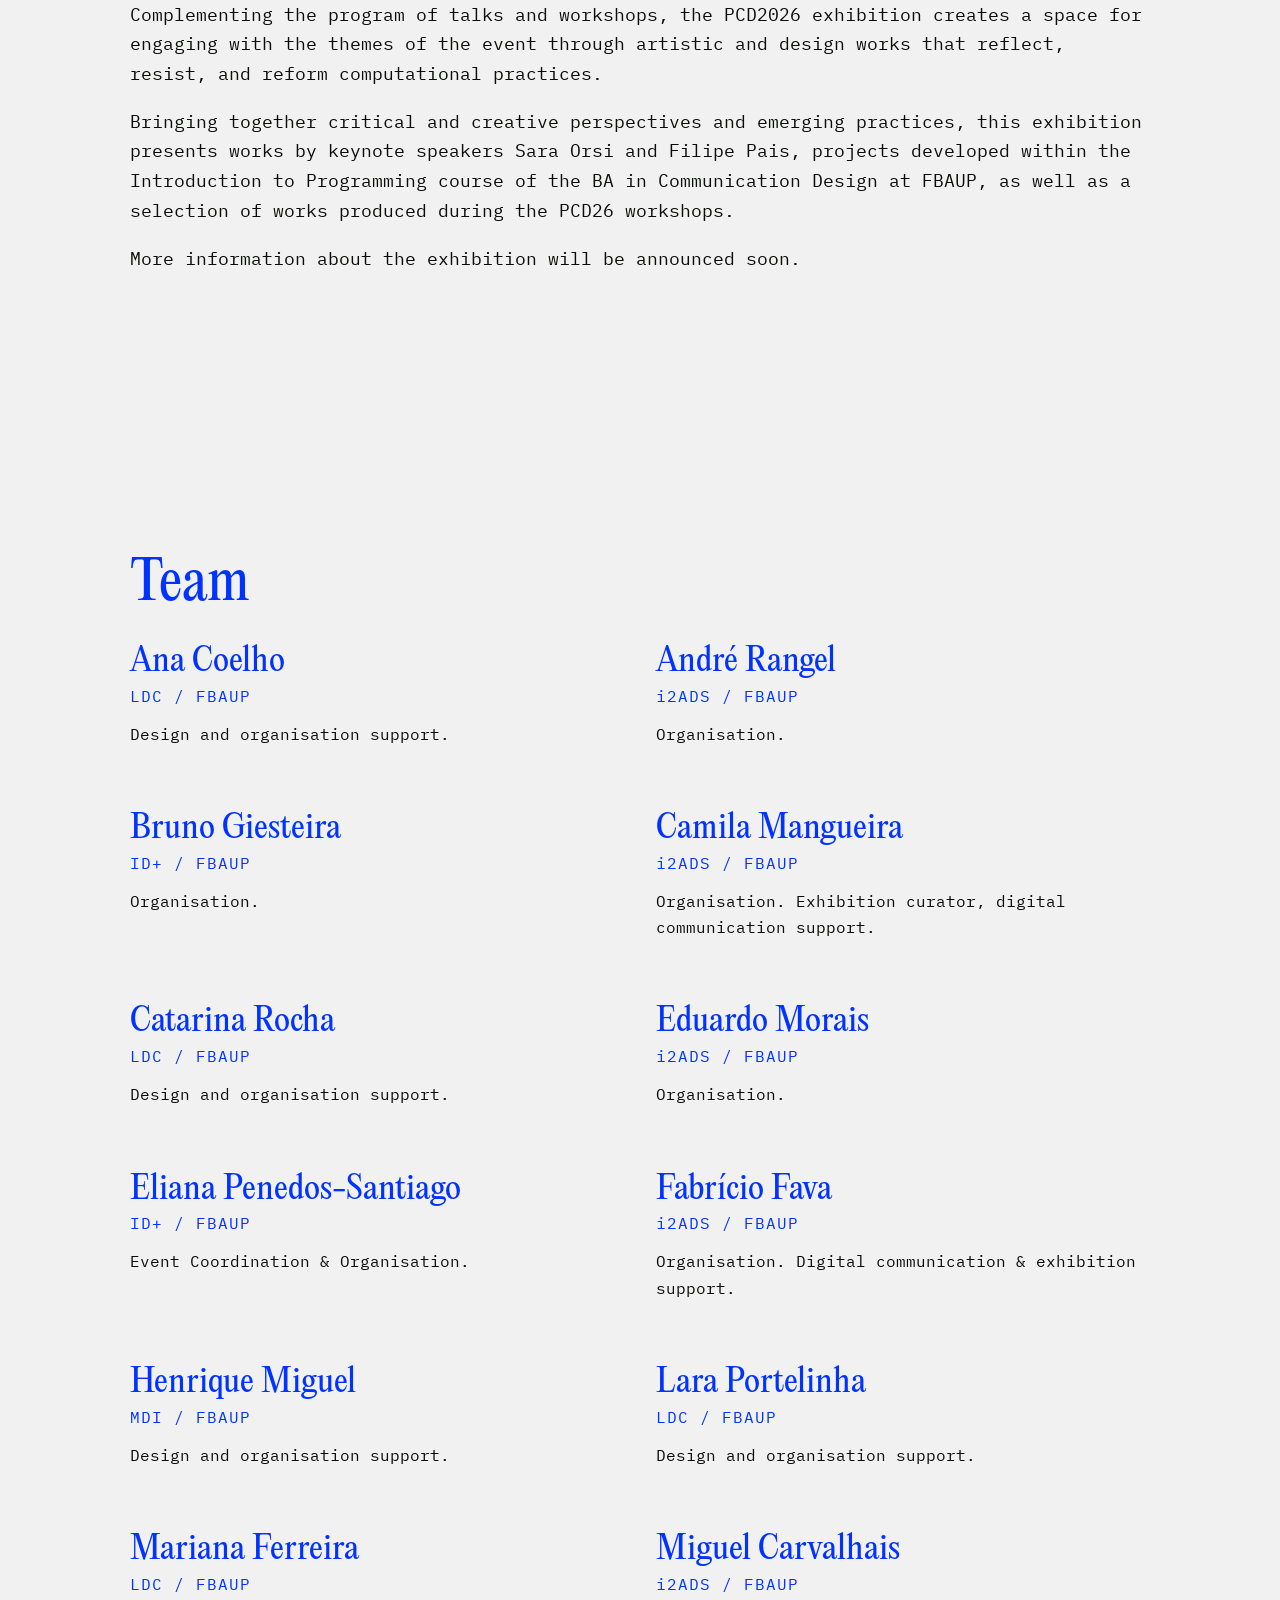
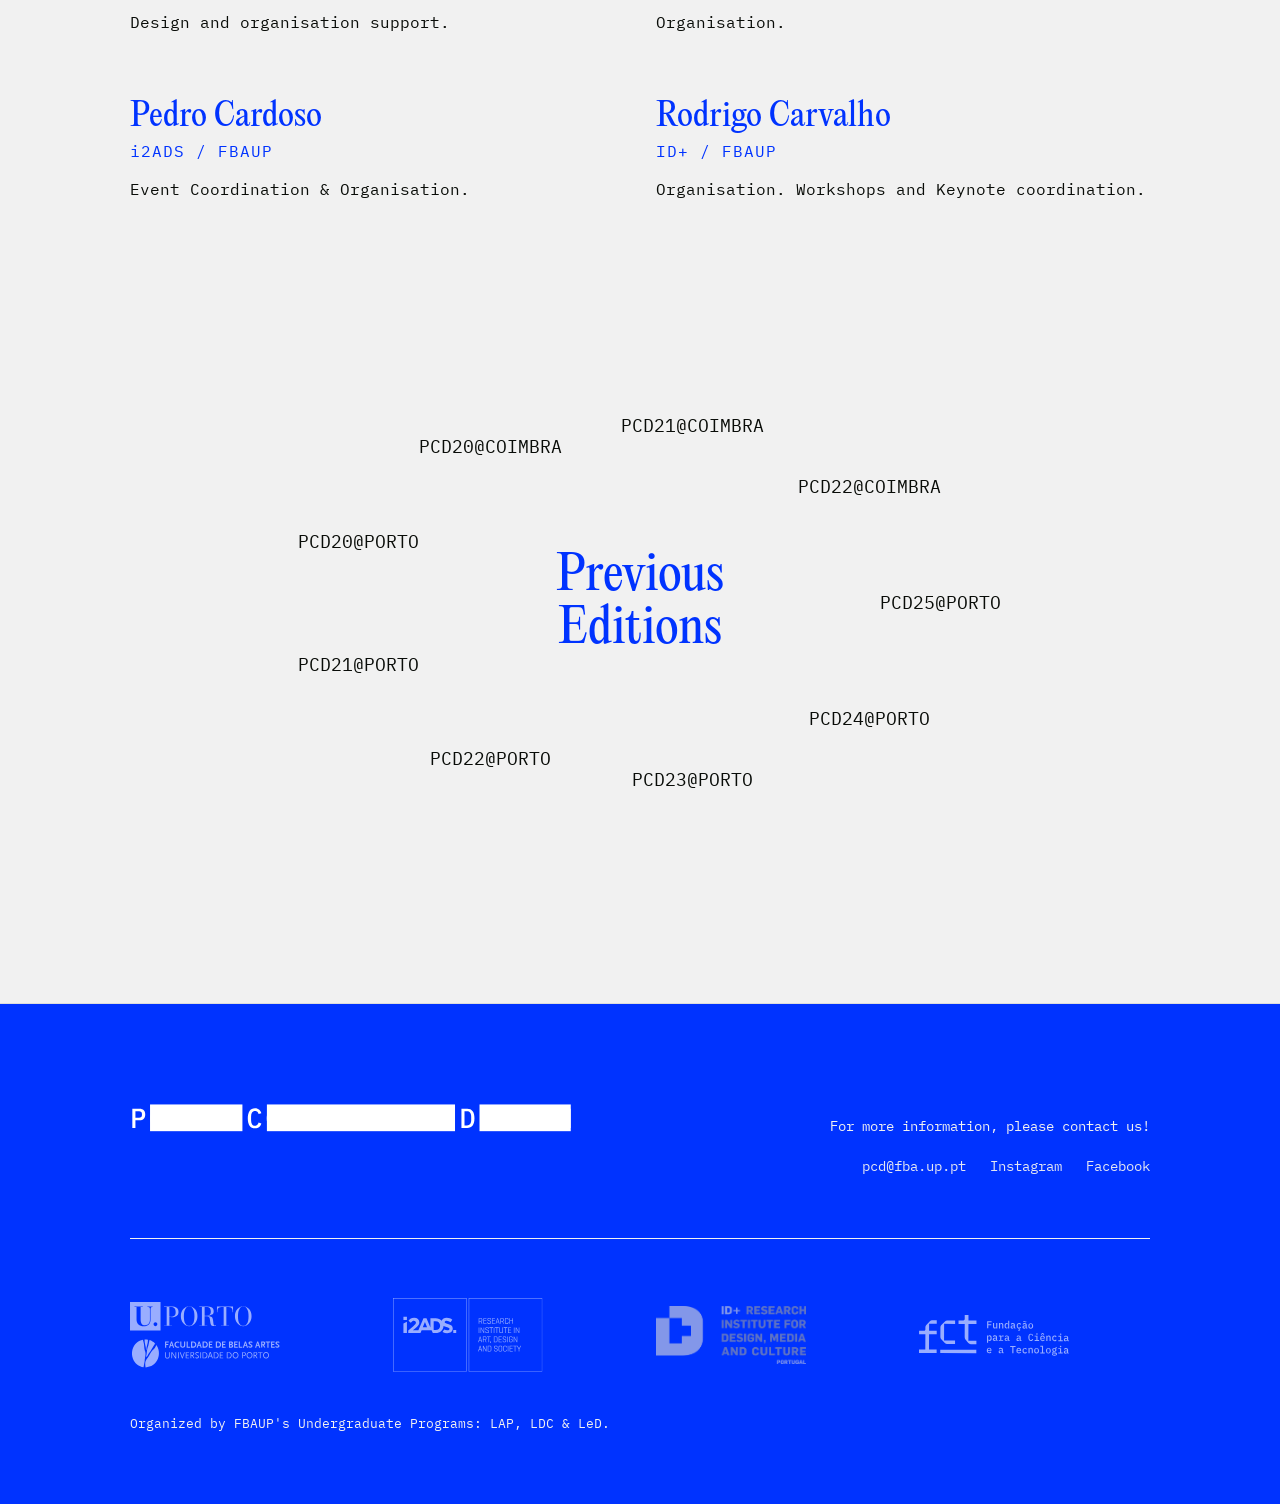
==== commit deae857a: "added exhibition section" ====
--- a/index.html
+++ b/index.html
@@ -195,7 +195,7 @@
     <div class="practices-container">
       <h2 class="practices-title">Program</h2>
       <span class="member-name">27 April</span>
-      <p> Workshops #1 and #2 will take place at the same time. Participants will be able to choose which one to attend.</p>
+      <p> Workshops #1 and #2 will take place at the same time. Participants may attend one of the two sessions and must register in advance for their chosen workshop via the links below (coming soon).</p>
       <div class="programGeral">
       <div class="programDiv">
       <ul class="programUndropped program1" onclick="toggleDropdown(this)" style="cursor: pointer;">
@@ -214,7 +214,7 @@
         <div class="programText">
           <span><b>9:30-12:30 and 14:00-17:00 (6 hours long + lunch break)</b><br>
           In Portuguese / In-person at FBAUP, room PS13B<br>
-          <a href="https://forms.gle/xNBioJNPa8n7vcCq9" target="_blank">REGISTER HERE</a><br><br>
+          (Registration Available Soon)</a><br><br>
           
           Taking Olia Lialina’s Summer (2013), an iconic net art work in which the artist swings at the top of the browser with 
           each frame hosted on a different server, as its starting point, the workshop will explore languages and technical layers 
@@ -244,9 +244,9 @@
         <div class="programText">
           <span><b>9:30-12:30 and 14:00-17:00 (6 hours long + lunch break)</b><br>
           In Portuguese / In-person at FBAUP, room PS13A<br>
-          <a href="https://forms.gle/jUst4cStYM4UTKTd7" target="_blank">REGISTER HERE</a><br><br>
-          
-          Inspired by José Saramago's novel Objeto Quase (1978), this workshop proposes the exploration of a 
+          (Registration Available Soon)</a><br><br>
+
+          Inspired by José Saramago's novel <i>Objeto Quase</i> (1978), this workshop proposes the exploration of a
           techno-solutionist scenario that imagines a “dictatorship of objects.” Through the MisB Kit modular robotics platform,
           participants will work collectively on prototyping super-objects (artifacts designed with an ecological mandate, whose
           operational logic prioritizes environmental protection, including the ability to refuse or limit human commands when they
@@ -255,20 +255,55 @@
       </div>
       </div>
       <br><br>
+      <!-- 29 de ABRIL -->
       <span class="member-name">29 April</span>
       <div class="programGeral">
+       <!-- WORKSHOP #3 -->
+      <div class="programDiv">
+        <ul class="programUndropped program1" onclick="toggleDropdown(this)" style="cursor: pointer;">
+          <li class="programCategory">09:30</li> &nbsp;
+          <li>WORKSHOP #3</li>&nbsp;
+          <li class="programBold">Applied Photogrammetry by Tiago Pinho & João Lima</li>
+          <li><button class="toggle-btn">—</button></li>
+        </ul>
+        <div class="programDropped">
+            <div class="programImg">
+              <div>
+            <img class="img" src="images/photogrammetry_04.jpg">
+            </div>
+            <figcaption class="image-caption">Applied Photogrammetry Studies. PhilMe Project i2ADS/FBAUP</figcaption>
+            </div>
+          <div class="programText">
+            <span><b>2h30 hours long: 9:30-12:00 </b><br>
+            In Portuguese / In-person at FBAUP, room Estúdio de Fotografia (Torre de Conexão)<br>
+            <a href="https://forms.gle/g56gDnN3SgskxHH38" target="_blank">REGISTER HERE</a><br><br>
+
+            In this workshop, participants will be introduced to photogrammetry techniques for the 3D digitization of physical 
+            objects. They will engage with the possibilities and limitations of the process, which includes photography, image 
+            processing and alignment, and computational reconstruction using the RealityScan 2 software. The session will provide an
+            understanding of how lighting, focal distance, object positioning and image alignment influence the construction of the 
+            final 3D model. During the session, participants will be able to select one object from the FBAUP Technical Objects and
+            Media Collection to be digitized, closely following the entire procedure. The demonstration challenges the idea of 
+            technological neutrality and invites participants to observe how computational mediation transforms material artefacts 
+            into digital surfaces with different potential uses. This activity is promoted in collaboration with the i2ADS
+            seed project Philosophical Media.<br> <a href="https://sciproj.ptcris.pt/13319EEC"> DOI10.54499/CEECINST/00103/2021/CP2785/CT0002</a> </span>
+          </div>
+        </div>
+      </div>
+       <!-- OPENING -->
       <div class="programDiv">
         <ul class="programUndropped program1">
         <li class="programCategory">14:15</li> &nbsp;
         <li>CONFERENCE OPENING</li>&nbsp;
-        <li class="programBold">Online + FBAUP Aula Magna</li>
+        <li class="programBold">In-Person @ FBAUP Aula Magna</li>
       </ul>
       </div>
+       <!-- PAIS KEYNOTE -->
       <div class="programDiv">
         <ul class="programUndropped program2" onclick="toggleDropdown(this)" style="cursor: pointer;">
           <li class="programCategory">14:30</li>&nbsp;
           <li>KEYNOTE</li>&nbsp;
-          <li class="programBold">Resist and Compose with Friction by Filipe Pais</li>
+          <li class="programBold"><i>Resist and Compose with Friction</i> by Filipe Pais</li>
           <li><button class="toggle-btn">—</button></li>
         </ul>
         <div class="programDropped program2">
@@ -296,38 +331,6 @@
             <span>obsessed with fluidity and immersion. These forms, understood here as “frictions,” are linked to three axes of my research: behavioral objects, non-anthropocentric games, and digital rematerializations.</span></div>
         </div>
       </div>
-      <!-- WORKSHOP #3 -->
-      <div class="programDiv">
-        <ul class="programUndropped program1" onclick="toggleDropdown(this)" style="cursor: pointer;">
-          <li class="programCategory">14:30</li> &nbsp;
-          <li>WORKSHOP #3</li>&nbsp;
-          <li class="programBold">Applied Photogrammetry by Tiago Pinho & João Lima</li>
-          <li><button class="toggle-btn">—</button></li>
-        </ul>
-        <div class="programDropped">
-            <div class="programImg">
-              <div>
-            <img class="img" src="images/photogrammetry_02.jpg">
-            </div>
-            <figcaption class="image-caption">'Point cloud' of the Three Graces by Antonio Canova © Factum Foundation.</figcaption>
-            </div>
-          <div class="programText">
-            <span><b>2h30 Duration </b><br>
-            In Portuguese / In-person at FBAUP, Estúdio de Fotografia (Torre de Conexão)<br>
-            <a href="https://forms.gle/g56gDnN3SgskxHH38" target="_blank">REGISTER HERE</a><br><br>
-
-            In this workshop, participants will be introduced to photogrammetry techniques for the 3D digitization of physical 
-            objects. They will engage with the possibilities and limitations of the process, which includes photography, image 
-            processing and alignment, and computational reconstruction using the RealityScan 2 software. The session will provide an
-            understanding of how lighting, focal distance, object positioning and image alignment influence the construction of the 
-            final 3D model. During the session, participants will be able to select one object from the FBAUP Technical Objects and
-            Media Collection to be digitized, closely following the entire procedure. The demonstration challenges the idea of 
-            technological neutrality and invites participants to observe how computational mediation transforms material artefacts 
-            into digital surfaces with different potential uses. This activity is promoted in collaboration with the i2ADS
-            seed project Philosophical Media.<br> <a href="https://sciproj.ptcris.pt/13319EEC"> DOI10.54499/CEECINST/00103/2021/CP2785/CT0002</a> </span>
-          </div>
-        </div>
-      </div>
       <!-- BREAK -->
       <div class="programDiv">
         <ul class="programUndropped program1">
@@ -342,7 +345,7 @@
         <ul class="programUndropped program1" onclick="toggleDropdown(this)" style="cursor: pointer;">
           <li class="programCategory">15:45</li>&nbsp; 
           <li>KEYNOTE</li> &nbsp;
-          <li class="programBold">Dialogues on Techno-Culture: Power, Visibility and Temporality by Sara Orsi</li>
+          <li class="programBold"><i>Dialogues on Techno-Culture: Power, Visibility and Temporality</i> by Sara Orsi</li>
           <li><button class="toggle-btn">—</button></li>
         </ul>
         <div class="programDropped">
@@ -390,6 +393,15 @@
           <li></li>
         </ul>
       </div>
+      <br><br>
+      <h2 class="practices-title">Exhibition</h2>
+      <p class="programBold">Reflect · Resist · Reform <br> @ Galeria Cozinha and Main Building, FBAUP</p>
+      <p><span>Complementing the program of talks and workshops, the PCD2026 exhibition creates a space for engaging with the 
+      themes of the event through artistic and design works that reflect, resist, and reform computational practices.</span></p>
+      <p>Bringing together critical and creative perspectives and emerging practices, this exhibition presents works by keynote 
+      speakers Sara Orsi and Filipe Pais, projects developed within the Introduction to Programming course of the BA in 
+      Communication Design at FBAUP, as well as a selection of works produced during the PCD26 workshops.</p>
+      <p>More information about the exhibition will be announced soon.</p>
     </div>
     </div>
   </section>
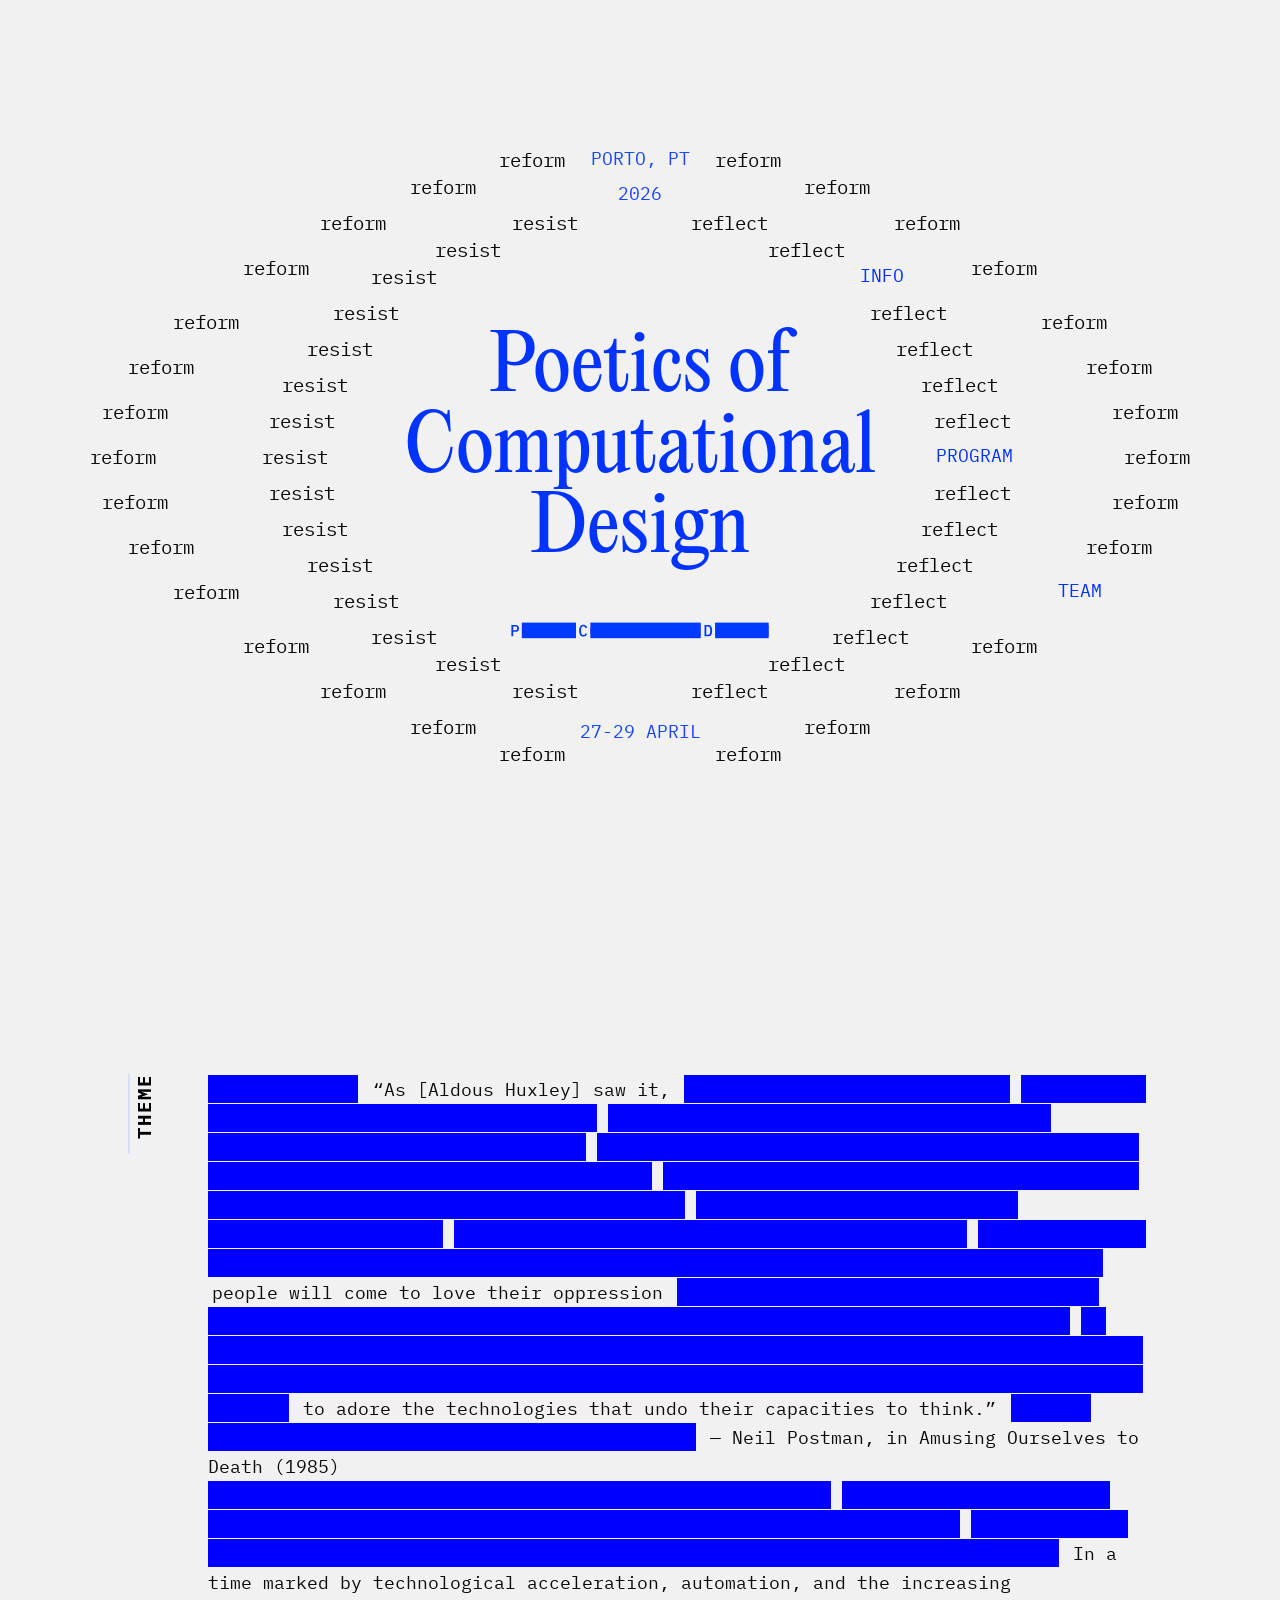
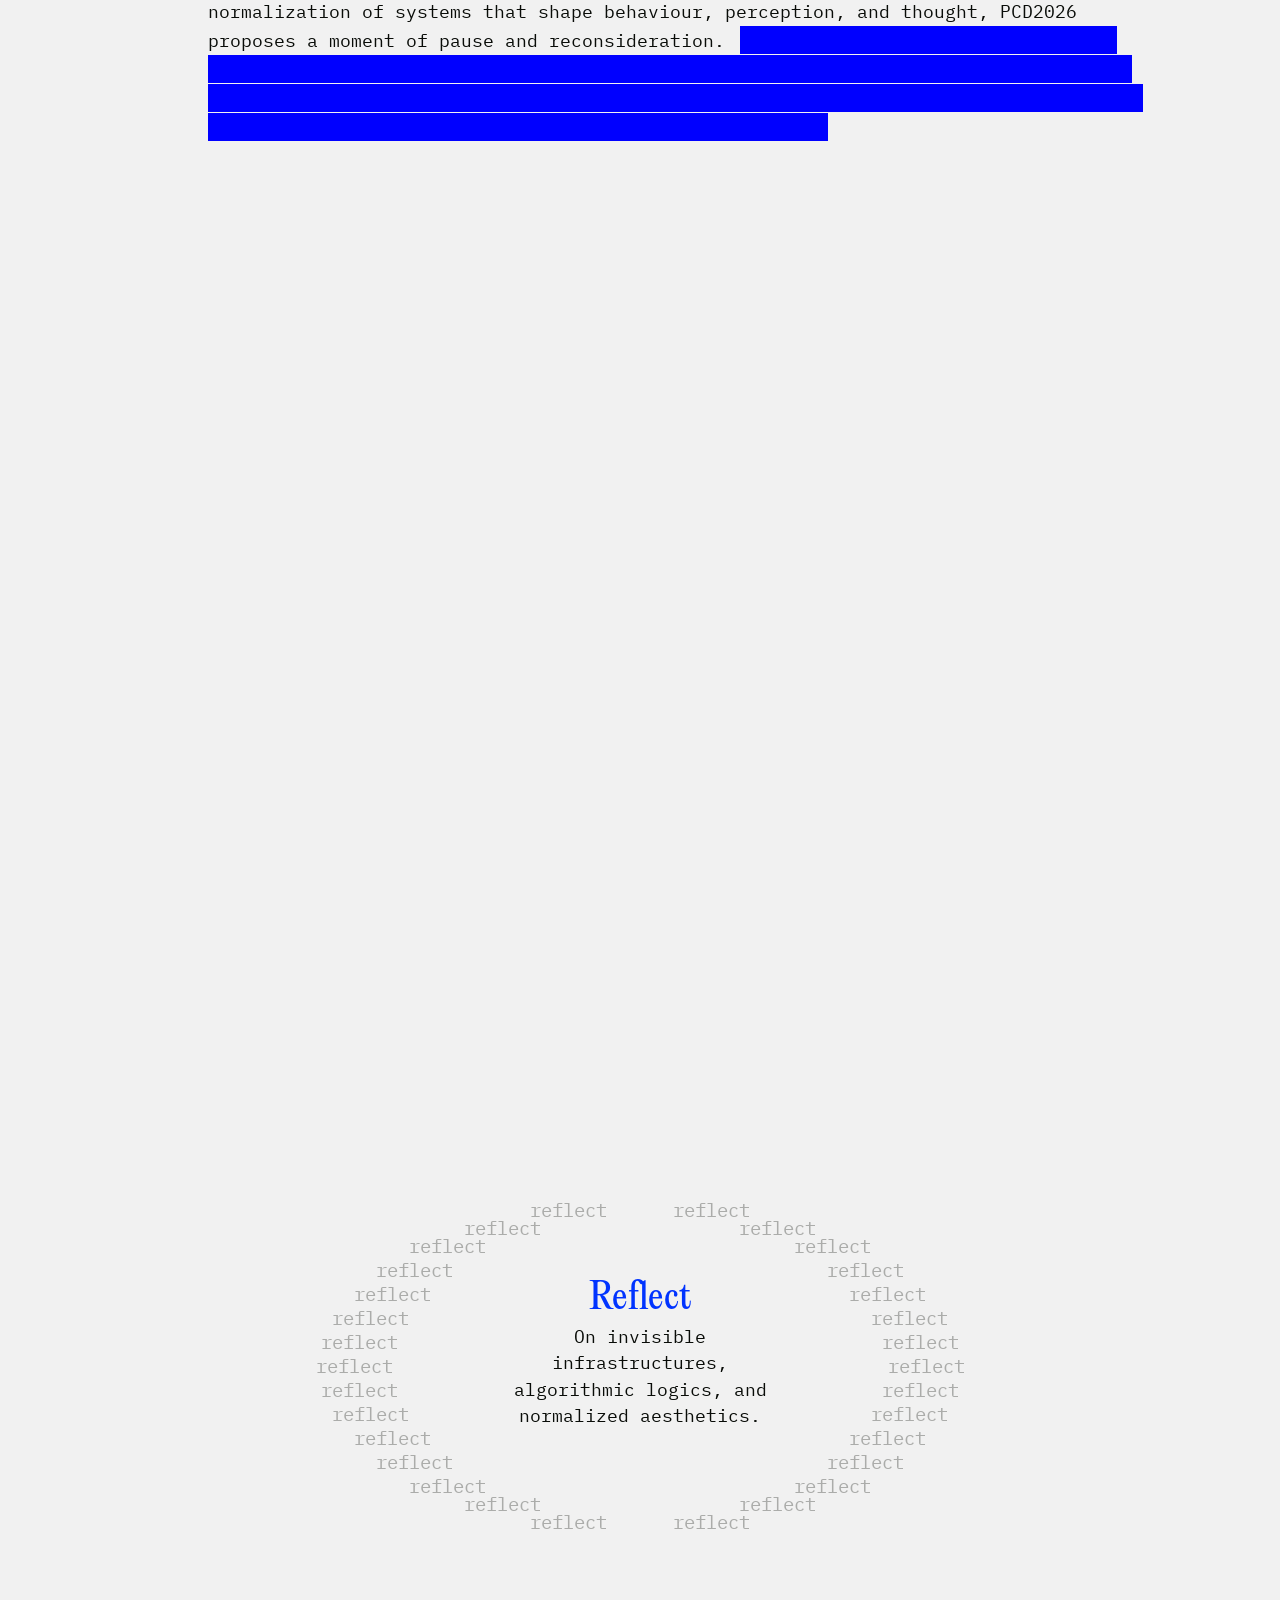
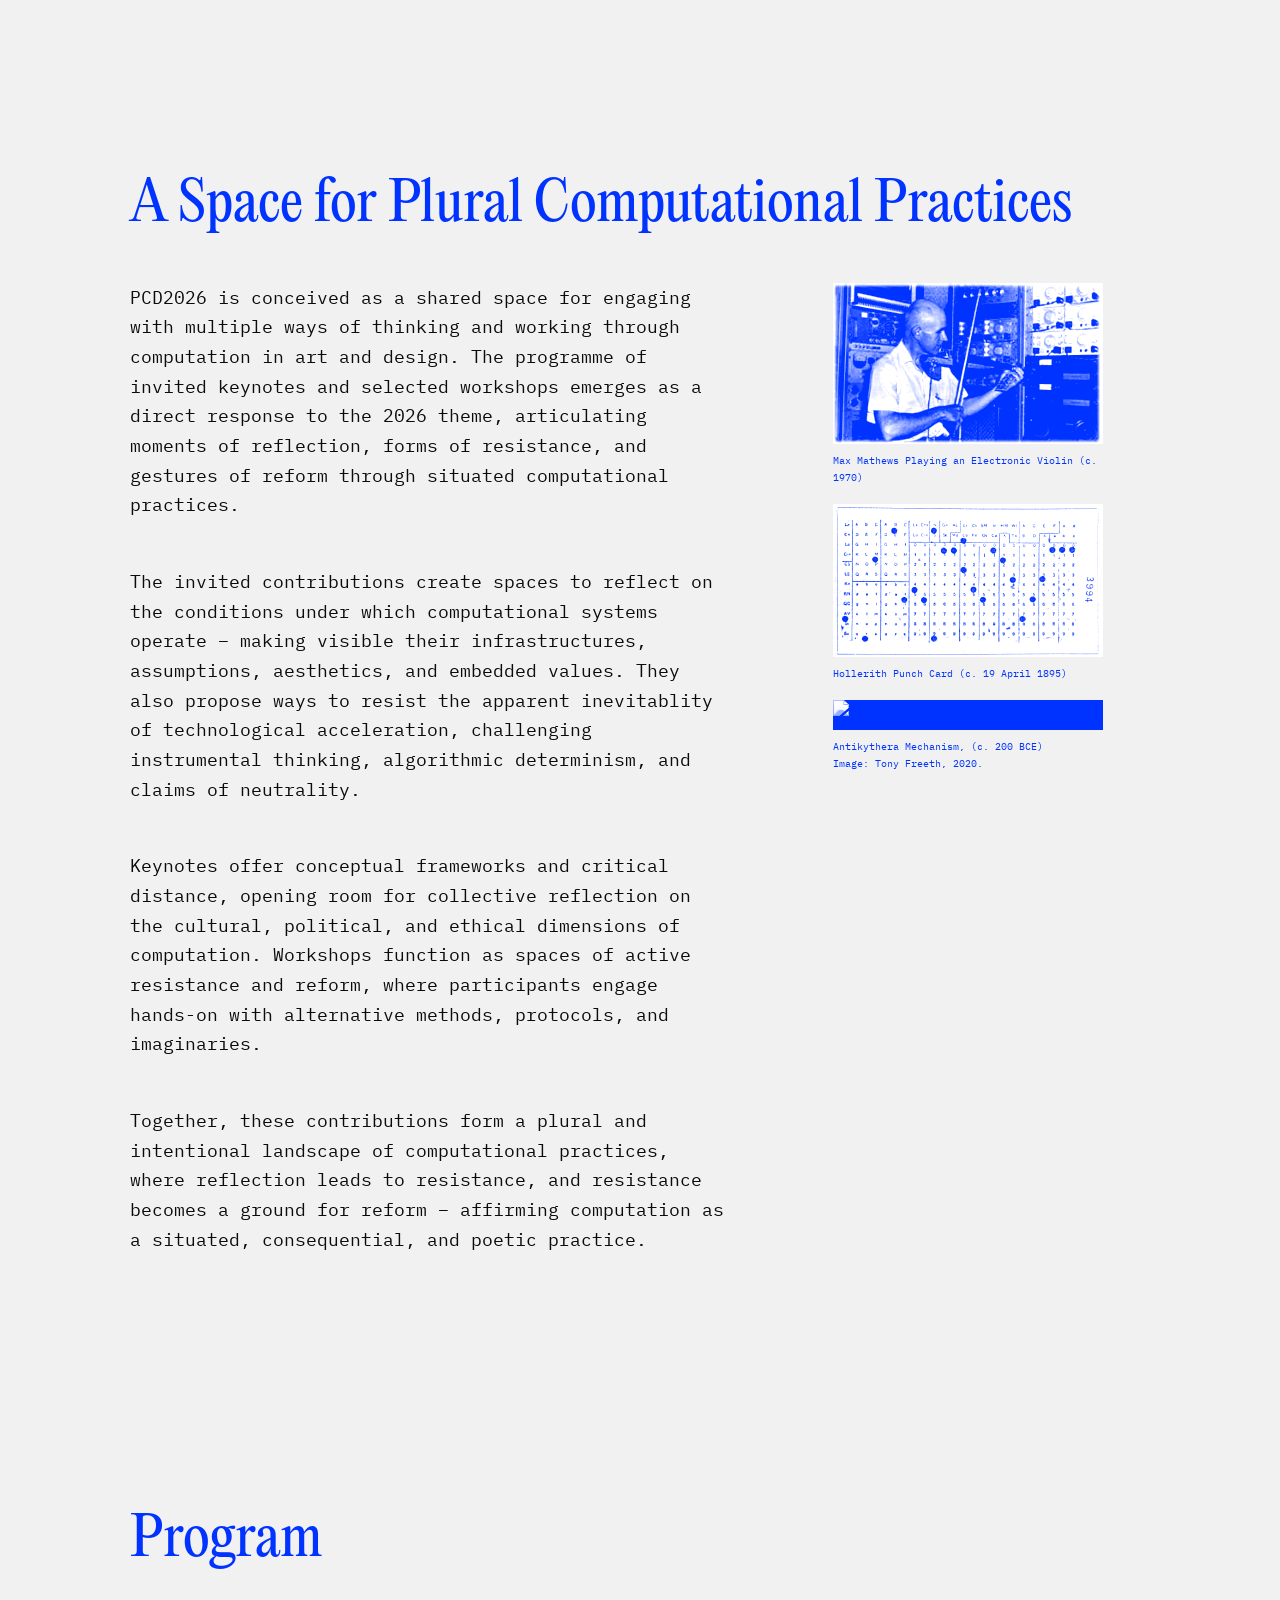
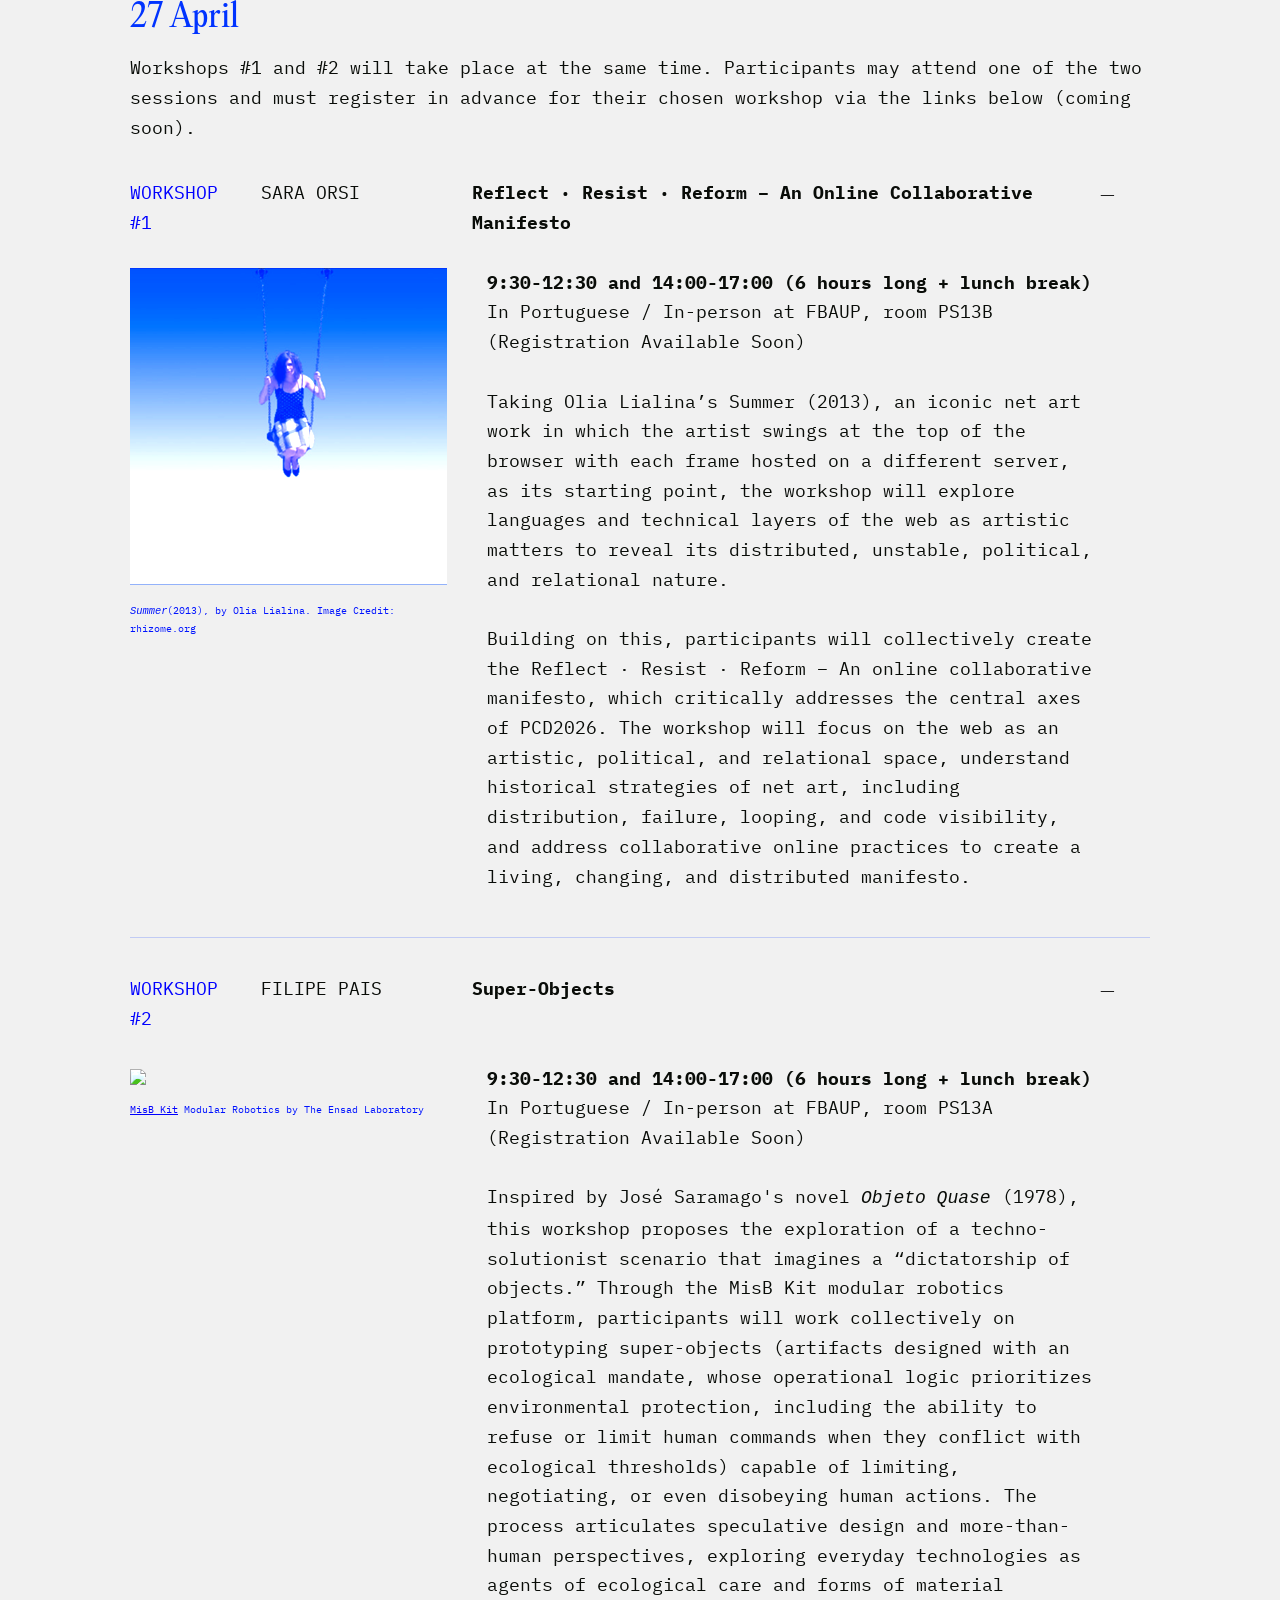
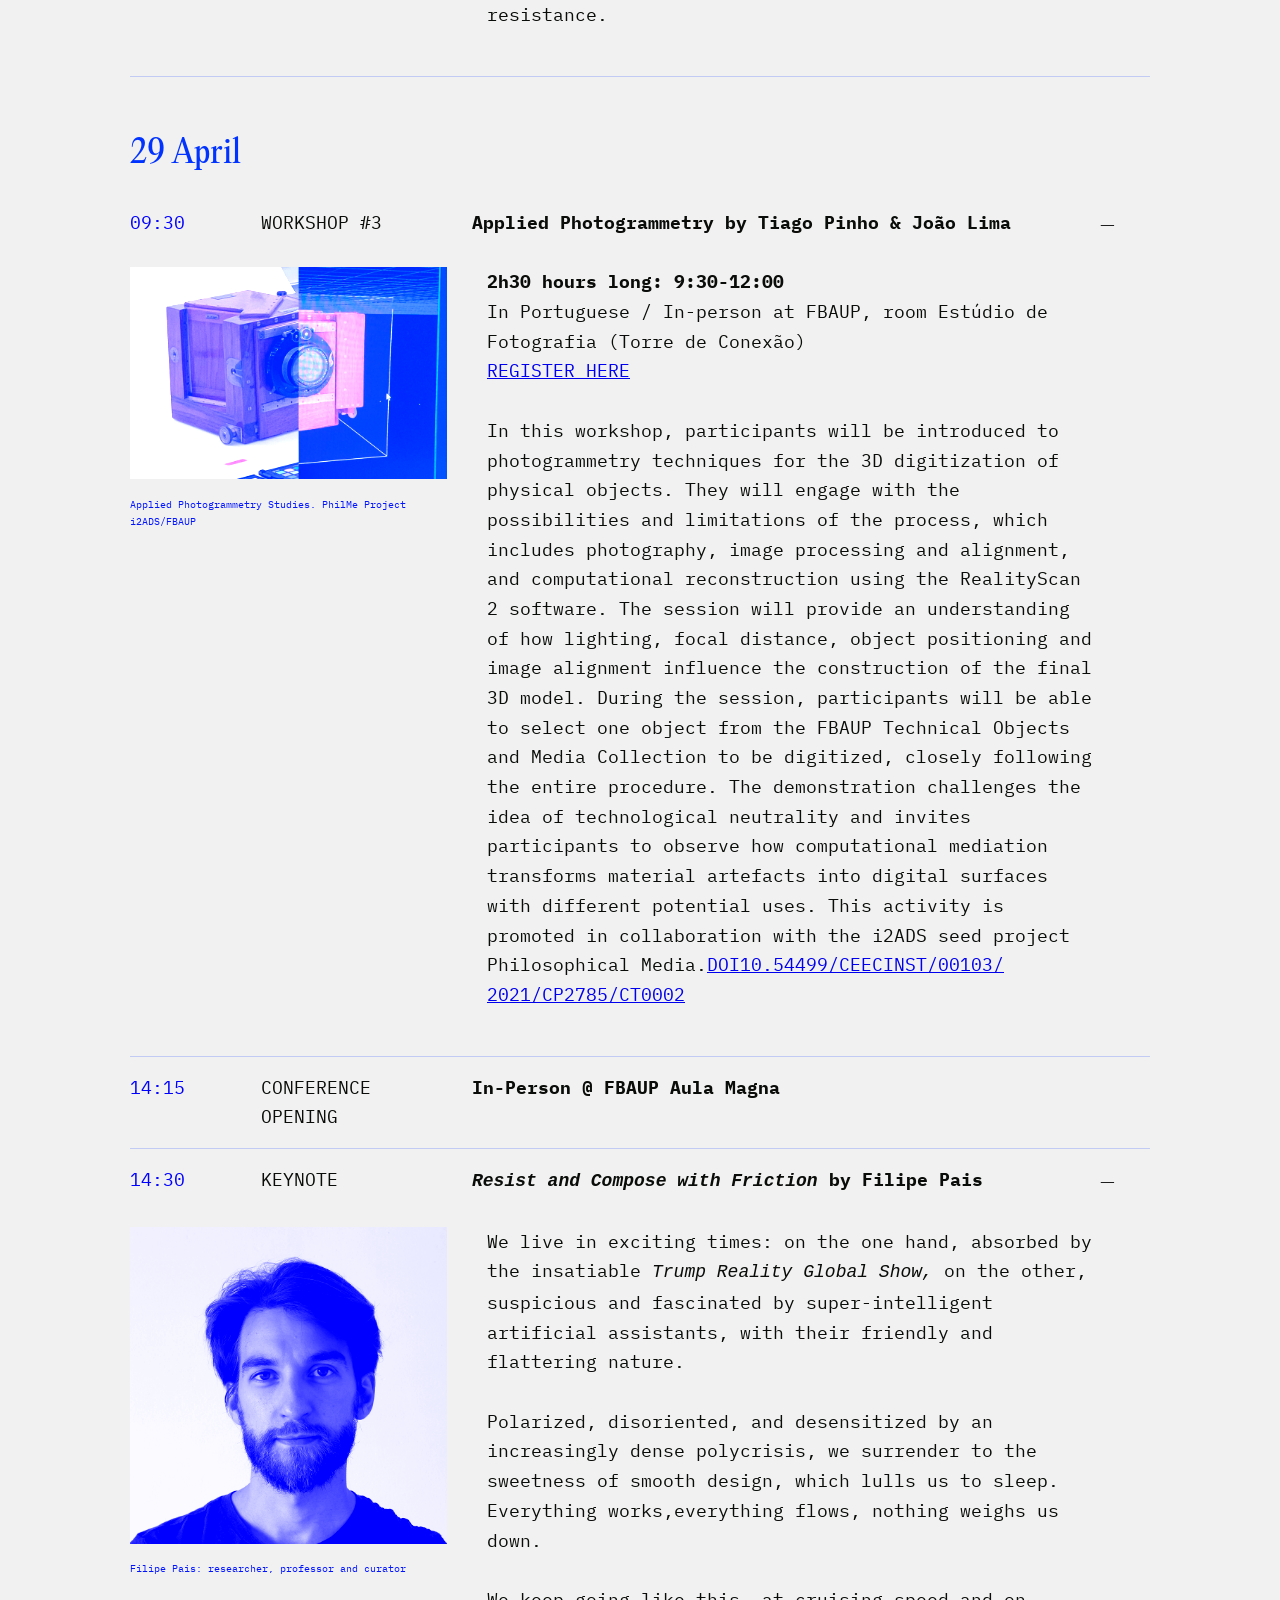
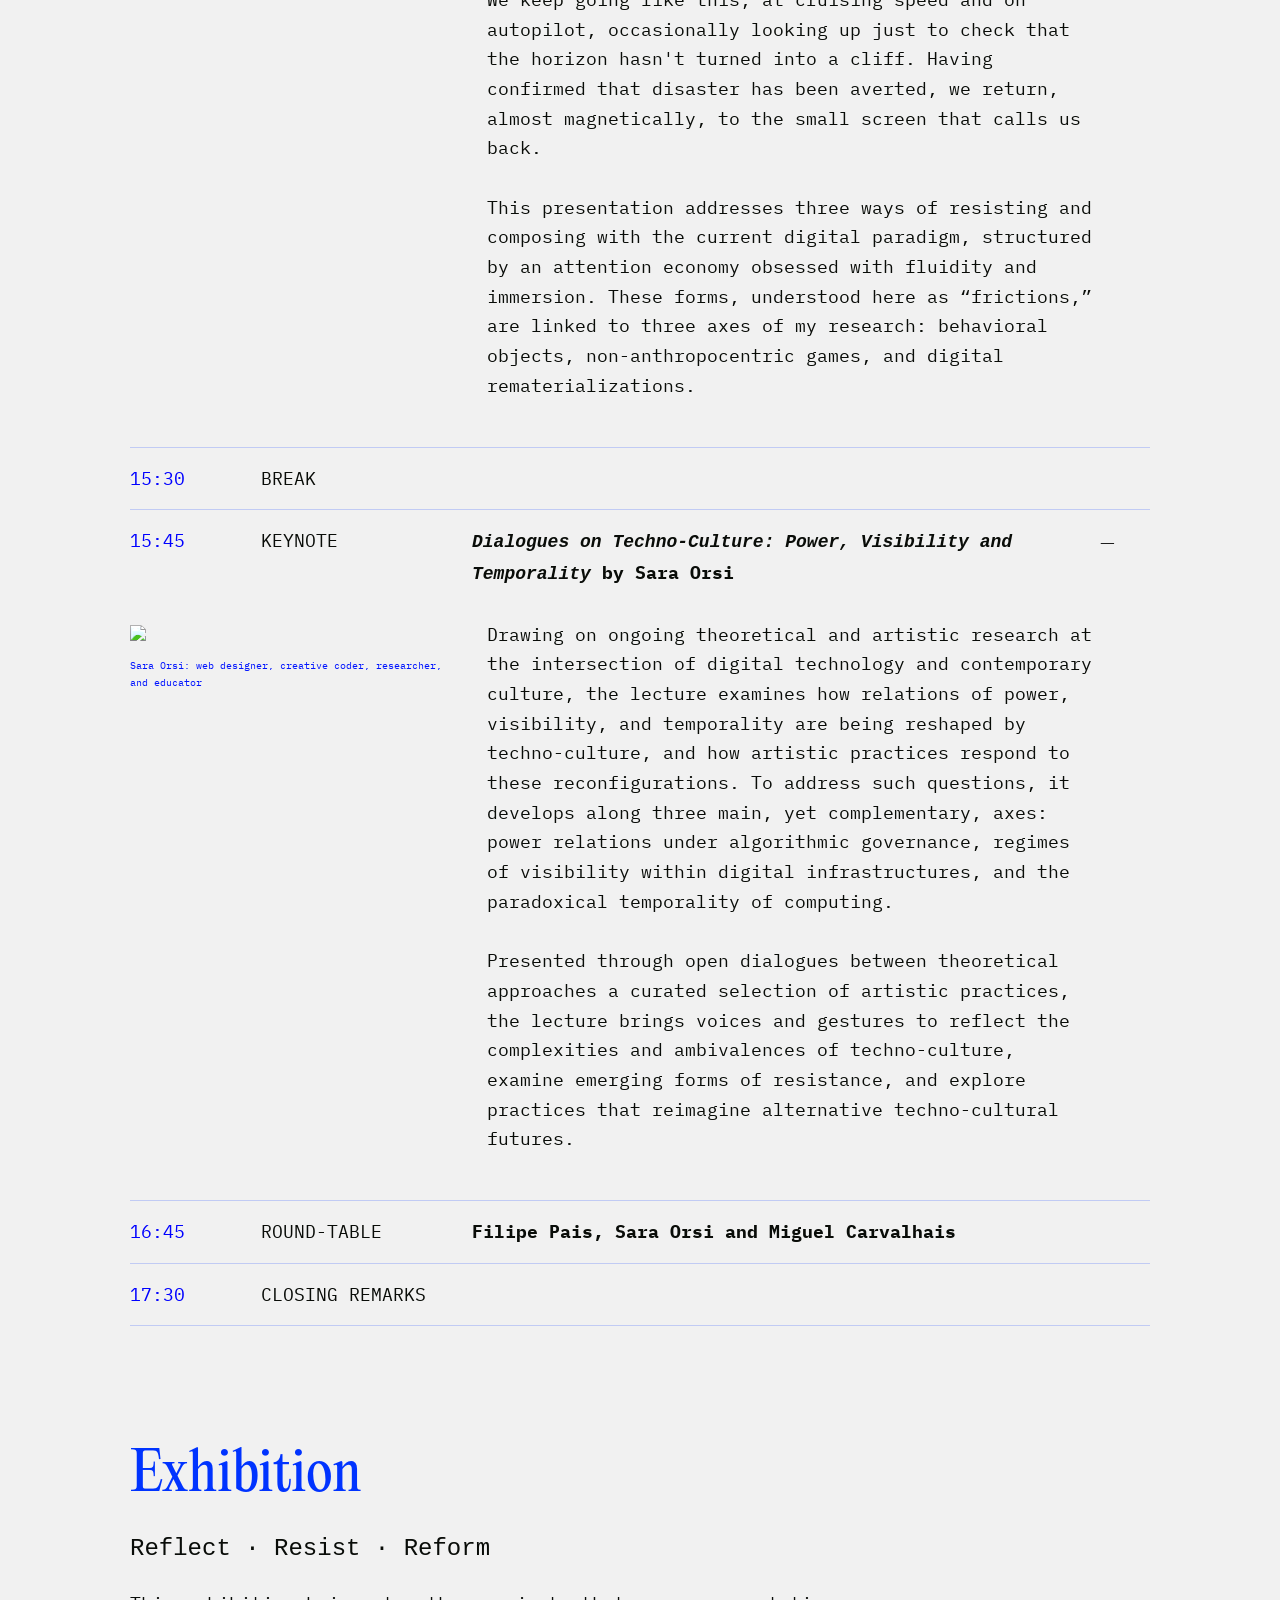
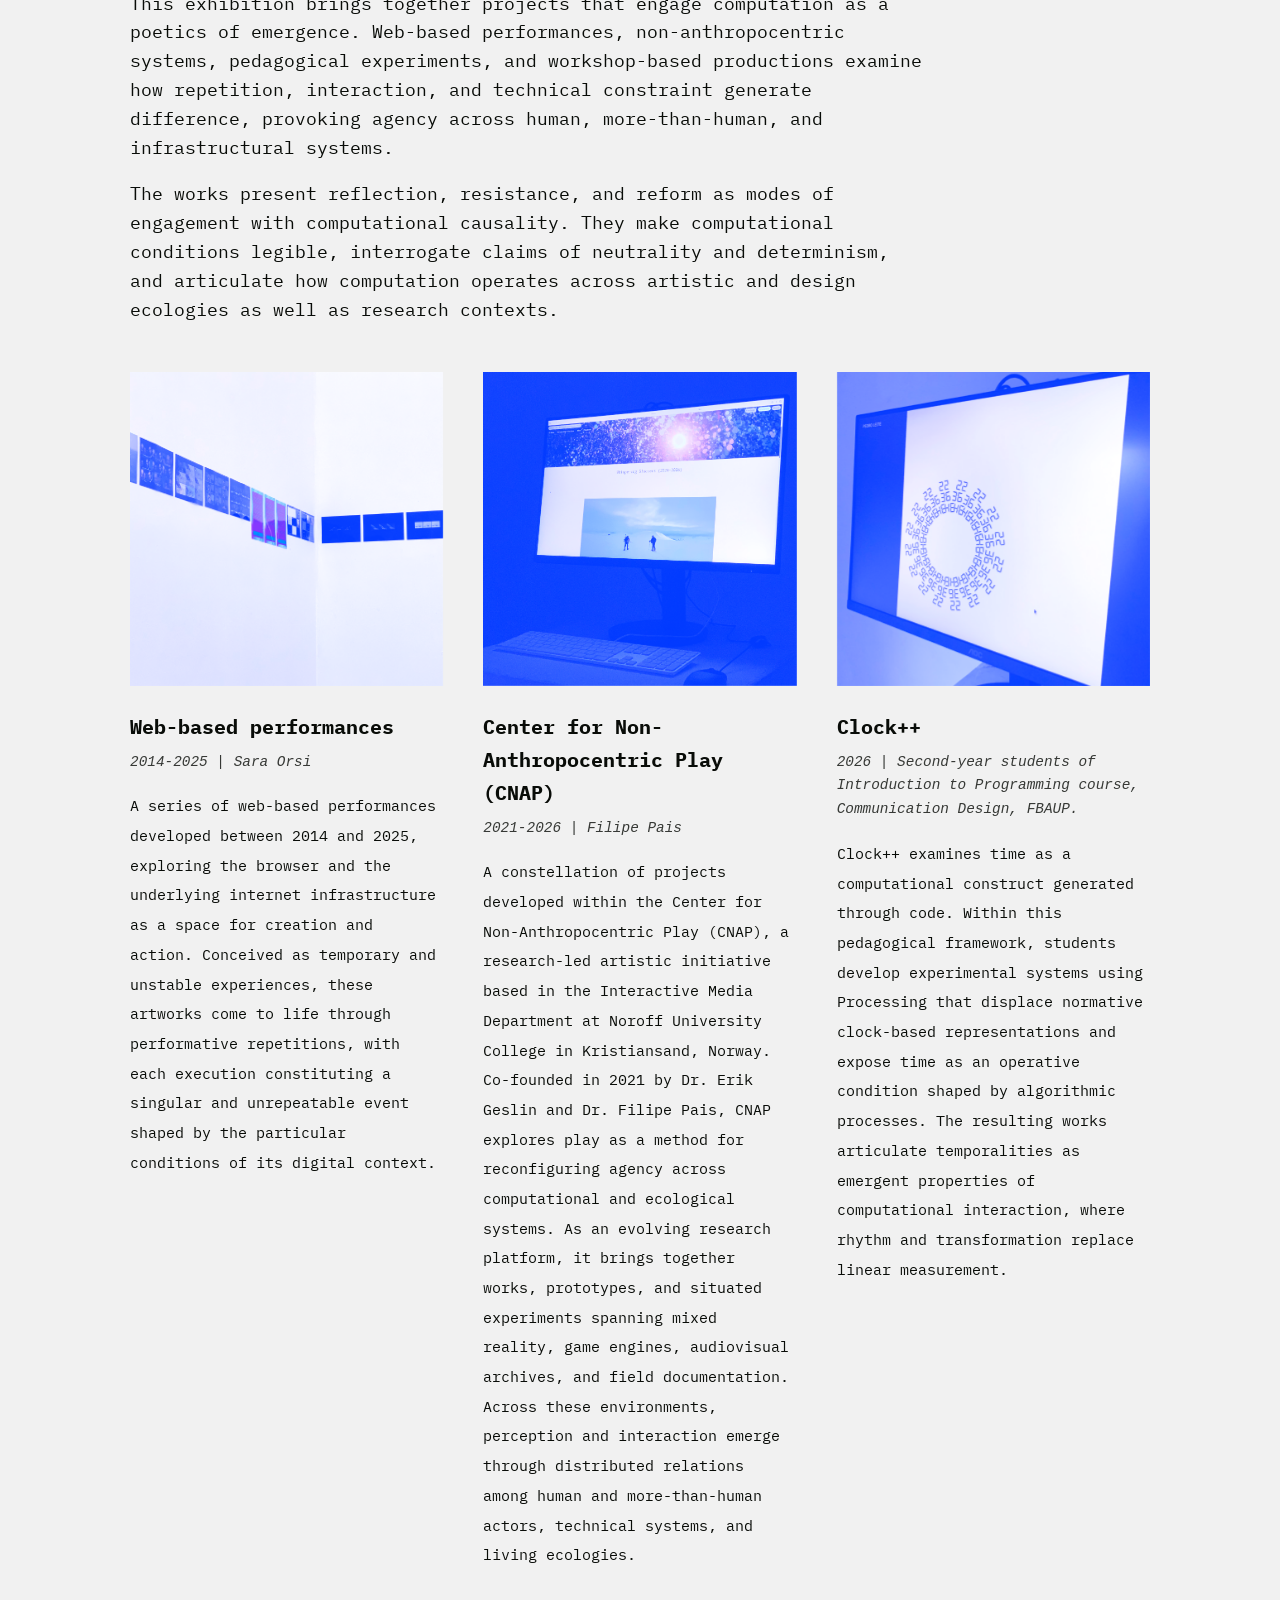
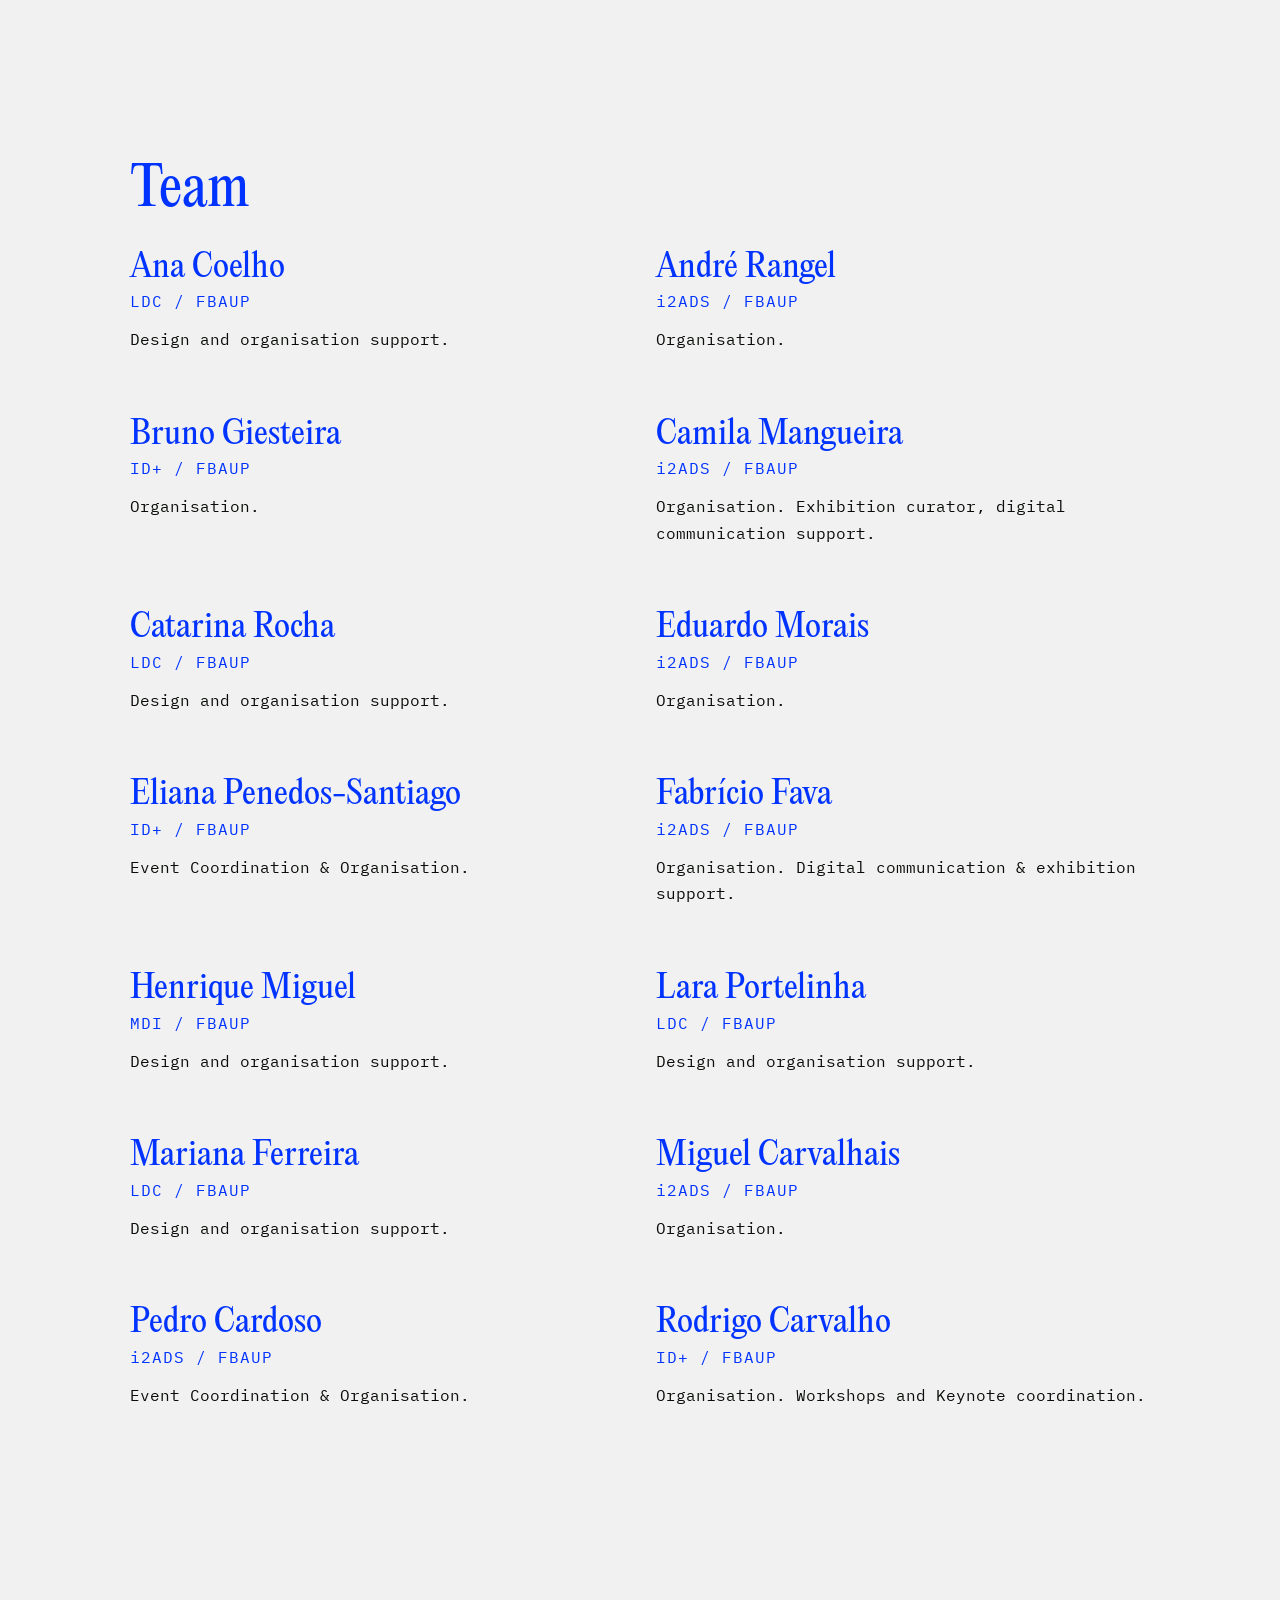
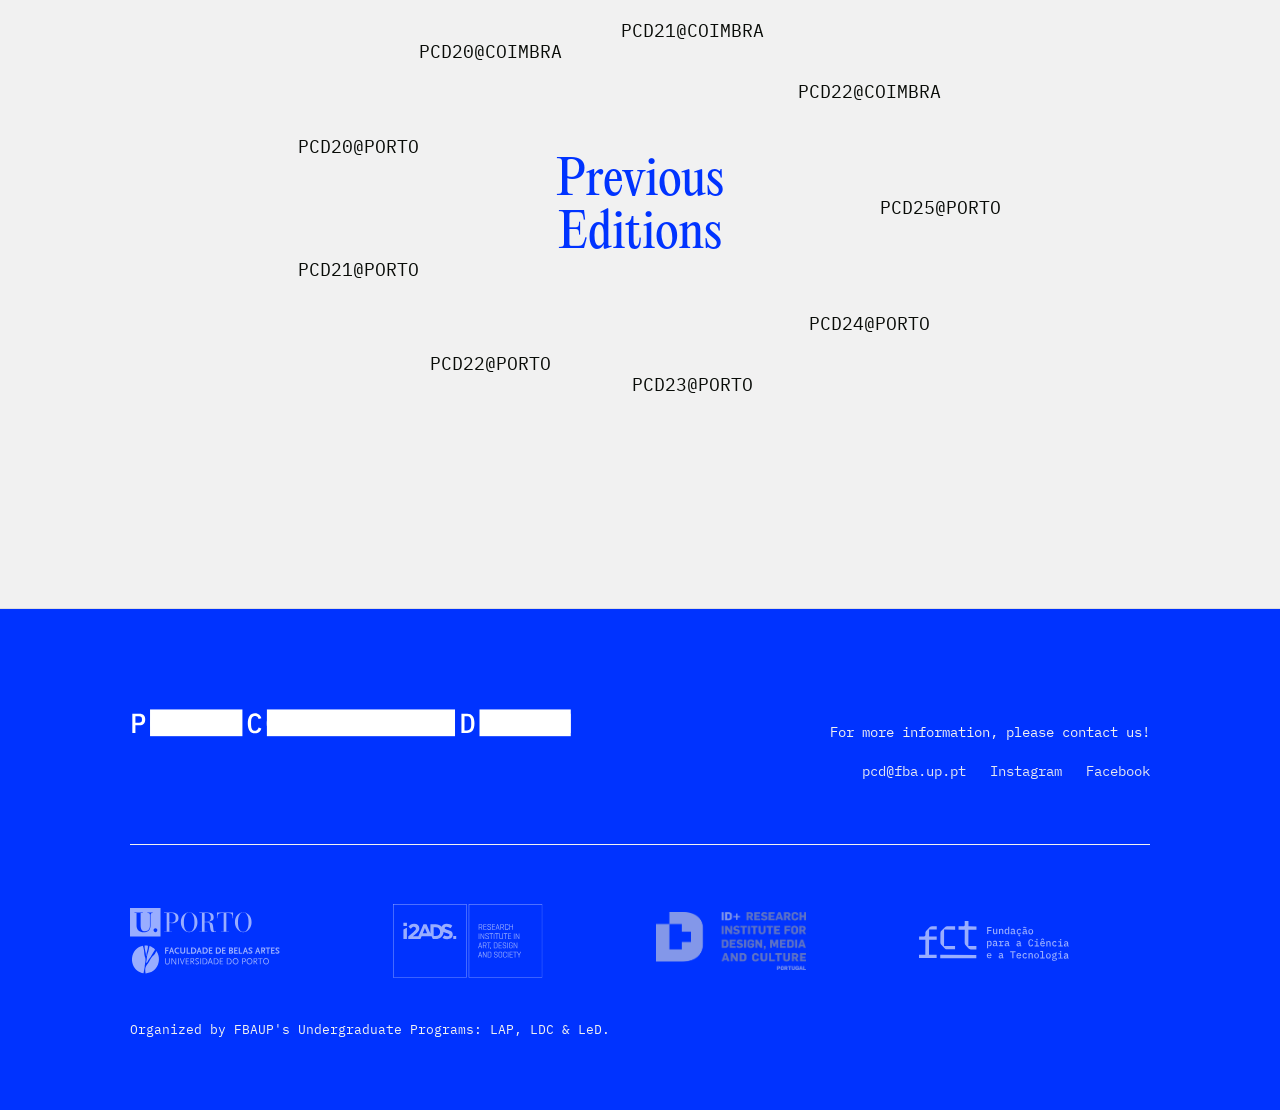
==== commit 90dc939f: "exhibition added" ====
--- a/index.html
+++ b/index.html
@@ -286,16 +286,17 @@
             Media Collection to be digitized, closely following the entire procedure. The demonstration challenges the idea of 
             technological neutrality and invites participants to observe how computational mediation transforms material artefacts 
             into digital surfaces with different potential uses. This activity is promoted in collaboration with the i2ADS
-            seed project Philosophical Media.<br> <a href="https://sciproj.ptcris.pt/13319EEC"> DOI10.54499/CEECINST/00103/2021/CP2785/CT0002</a> </span>
+            seed project Philosophical Media.<a href="https://sciproj.ptcris.pt/13319EEC">DOI10.54499/CEECINST/00103/ 2021/CP2785/CT0002</a> </span>
           </div>
         </div>
       </div>
        <!-- OPENING -->
       <div class="programDiv">
-        <ul class="programUndropped program1">
+        <ul class="programUndropped program2">
         <li class="programCategory">14:15</li> &nbsp;
         <li>CONFERENCE OPENING</li>&nbsp;
         <li class="programBold">In-Person @ FBAUP Aula Magna</li>
+        <li></li>
       </ul>
       </div>
        <!-- PAIS KEYNOTE -->
@@ -393,18 +394,55 @@
           <li></li>
         </ul>
       </div>
-      <br><br>
-      <h2 class="practices-title">Exhibition</h2>
-      <p class="programBold">Reflect · Resist · Reform <br> @ Galeria Cozinha and Main Building, FBAUP</p>
-      <p><span>Complementing the program of talks and workshops, the PCD2026 exhibition creates a space for engaging with the 
-      themes of the event through artistic and design works that reflect, resist, and reform computational practices.</span></p>
-      <p>Bringing together critical and creative perspectives and emerging practices, this exhibition presents works by keynote 
-      speakers Sara Orsi and Filipe Pais, projects developed within the Introduction to Programming course of the BA in 
-      Communication Design at FBAUP, as well as a selection of works produced during the PCD26 workshops.</p>
-      <p>More information about the exhibition will be announced soon.</p>
     </div>
     </div>
   </section>
+
+  <section class="practices-container">
+  <div class="exhibition-header">
+    <h2 class="practice-title">Exhibition</h2>
+    <h3> <span>Reflect · Resist · Reform</span></h3>
+    <p>This exhibition brings together projects that engage computation as a poetics of emergence. Web-based performances, non-anthropocentric systems, pedagogical experiments, and workshop-based productions examine how repetition, interaction, and technical constraint generate difference, provoking agency across human, more-than-human, and infrastructural systems.</p>
+    <p>The works present reflection, resistance, and reform as modes of engagement with computational causality. They make computational conditions legible, interrogate claims of neutrality and determinism, and articulate how computation operates across artistic and design ecologies as well as research contexts.</p>
+  </div>
+
+  <div class="exhibition-grid">
+    
+    <article class="exhibition-item">
+      <img src="/images/E1_SaraOrsi_02.jpg" alt="Web-based performances by Sara Orsi" class="img exhibition-img">
+      <div class="item-content">
+        <h4><span>Web-based performances</span></h4>
+        <span class="item-meta">2014-2025 | Sara Orsi</span>
+        <span class="exhibition-text">A series of web-based performances developed between 2014 and 2025, exploring the browser and the underlying internet infrastructure as a space for creation and action. Conceived as temporary and unstable experiences, these artworks come to life through performative repetitions, with each execution constituting a singular and unrepeatable event shaped by the particular conditions of its digital context.</span>
+      </div>
+    </article>
+
+    <article class="exhibition-item">
+      <img src="/images/E1_FilipePais_02.jpg" alt="Center for Non-Anthropocentric Play by Filipe Pais" class="img exhibition-img">
+      <div class="item-content">
+        <h4><span>Center for Non-Anthropocentric Play (CNAP)</span></h4>
+        <span class="item-meta">2021-2026 | Filipe Pais</span>
+        <span class="exhibition-text">A constellation of projects developed
+        within the Center for Non-Anthropocentric Play (CNAP), a research-led artistic initiative based in the Interactive Media
+         Department at Noroff University College in Kristiansand, Norway. Co-founded in 2021 by Dr. Erik Geslin and Dr. Filipe Pais,
+         CNAP explores play as a method for reconfiguring agency across computational and ecological systems. As an evolving research platform, 
+         it brings together works, prototypes, and situated experiments spanning mixed reality, game engines, audiovisual archives, and field documentation. 
+         Across these environments, perception and interaction emerge through distributed relations among human and more-than-human actors, technical systems, 
+         and living ecologies.</span>
+      </div>
+    </article>
+
+    <article class="exhibition-item">
+      <img src="/images/clock_02.png" alt="Clock++ by FBAUP Students" class="img exhibition-img">
+      <div class="item-content">
+        <h4><span>Clock++</span></h4>
+        <span class="item-meta">2026 | Second-year students of Introduction to Programming course, Communication Design, FBAUP.</span>
+        <span class="exhibition-text">Clock++ examines time as a computational construct generated through code. Within this pedagogical framework, students develop experimental systems using Processing that displace normative clock-based representations and expose time as an operative condition shaped by algorithmic processes. The resulting works articulate temporalities as emergent properties of computational interaction, where rhythm and transformation replace linear measurement.</span>
+      </div>
+    </article>
+
+  </div>
+</section>
 
   <section id="team" class="team-section">
     <div class="team-container">
--- a/styles.css
+++ b/styles.css
@@ -1,6 +1,7 @@
 /* 1. CORE SETUP & RESET */
 * {
   box-sizing: border-box;
+  /* outline: 1px solid red; */
 }
 
 html {
@@ -1129,6 +1130,13 @@
   border-top: 1px solid #ddd;
   background-color: var(--blue);
   color: #f1f1f1;
+  -webkit-font-smoothing: antialiased;
+  -webkit-backface-visibility: hidden;
+  backface-visibility: hidden;
+  transform: translateZ(0);
+  -webkit-transform: translateZ(0);
+  perspective: 1000;
+  -webkit-perspective: 1000;
 }
 
 .footer-container {
@@ -1202,10 +1210,16 @@
   /* Poetic touch: Logos are grayscale/blue until hovered */
   filter: grayscale(100%) opacity(0.6);
   transition: all 0.3s ease;
+  -webkit-font-smoothing: antialiased;
+  -webkit-backface-visibility: hidden;
+  backface-visibility: hidden;
 }
 
 .partner-logo:hover img {
   filter: grayscale(0%) opacity(1);
+  -webkit-font-smoothing: antialiased;
+  -webkit-backface-visibility: hidden;
+  backface-visibility: hidden;
 }
 
 /* ==========================================================================
@@ -1913,7 +1927,10 @@
 
 body.is-scrolling .partner-logo img {
   /* filter: brightness(0) invert(1) !important; */
-  filter: blur(20px); 
+  filter: blur(20px);
+  -webkit-font-smoothing: antialiased;
+  -webkit-backface-visibility: hidden;
+  backface-visibility: hidden; 
 }
 
 
@@ -1922,6 +1939,18 @@
 } */
 
 body.is-scrolling h2 span {
+  background-color: var(--blue) !important;
+  color: transparent !important;
+  transition: none; /* Instant on */
+}
+
+body.is-scrolling h3 span {
+  background-color: var(--blue) !important;
+  color: transparent !important;
+  transition: none; /* Instant on */
+}
+
+body.is-scrolling h4 span {
   background-color: var(--blue) !important;
   color: transparent !important;
   transition: none; /* Instant on */
@@ -1961,6 +1990,7 @@
   .programUndropped li {
     padding-right: 0 !important;
     margin-left: 0 !important;
+    width: auto;
   }
 
   .programCategory, 
@@ -2038,3 +2068,97 @@
     margin-bottom: 2.5em;
   }
 }
+
+/* STYLE FOR EXHIBITION SECTION */
+
+/* Container for the whole section */
+
+/* Header typography */
+.exhibition-header {
+  margin-bottom: 3rem;
+  text-align: left;
+}
+
+.exhibition-header h2 {
+  font-size: 3em;
+  line-height: 1.2;
+  font-weight: 400;
+  margin-bottom: 0.5rem;
+  font-family: "editorial", serif;
+  color: var(--blue);
+}
+
+.exhibition-header h3 {
+  font-size: 1.5rem;
+  font-weight: 500;
+  margin-bottom: 1.5rem;
+}
+
+.exhibition-header p {
+  line-height: 1.6;
+  margin-bottom: 1rem;
+  max-width: 800px; /* Keeps line lengths readable */
+}
+
+.exhibition-text {
+  font-size: 0.85em;
+}
+
+/* --- THE FLEXBOX MAGIC --- */
+.exhibition-grid {
+  display: flex;
+  flex-direction: column; /* Stack vertically on mobile */
+  gap: 2.5rem; /* Space between the items */
+}
+
+/* Individual project cards */
+.exhibition-item {
+  display: flex;
+  flex-direction: column;
+  background: transparent;
+}
+
+/* Image styling */
+.exhibition-img {
+  width: 100%;
+  height: auto;
+  aspect-ratio: 1/1; 
+  object-fit: cover; 
+  margin-bottom: 1.5rem;
+  
+  -webkit-transform: translateZ(0);
+  transform: translateZ(0);
+  -webkit-backface-visibility: hidden;
+  backface-visibility: hidden;
+}
+
+/* Project text content */
+.item-content h4 {
+  font-size: 1.25rem;
+  margin: 0 0 0.5rem 0;
+}
+
+.item-meta {
+  display: block;
+  font-size: 0.9rem;
+  opacity: 0.8;
+  margin-bottom: 1rem;
+  font-style: italic;
+}
+
+.item-content p {
+  line-height: 1.5;
+  font-size: 0.95rem;
+}
+
+/* Responsive Breakpoint for Desktop */
+@media (min-width: 768px) {
+  .exhibition-grid {
+    flex-direction: row; /* Place items side-by-side */
+    align-items: flex-start; /* Aligns items to the top */
+  }
+  
+  .exhibition-item {
+    flex: 1; /* Tells each item to take up an equal 1/3 of the space */
+  }
+}
